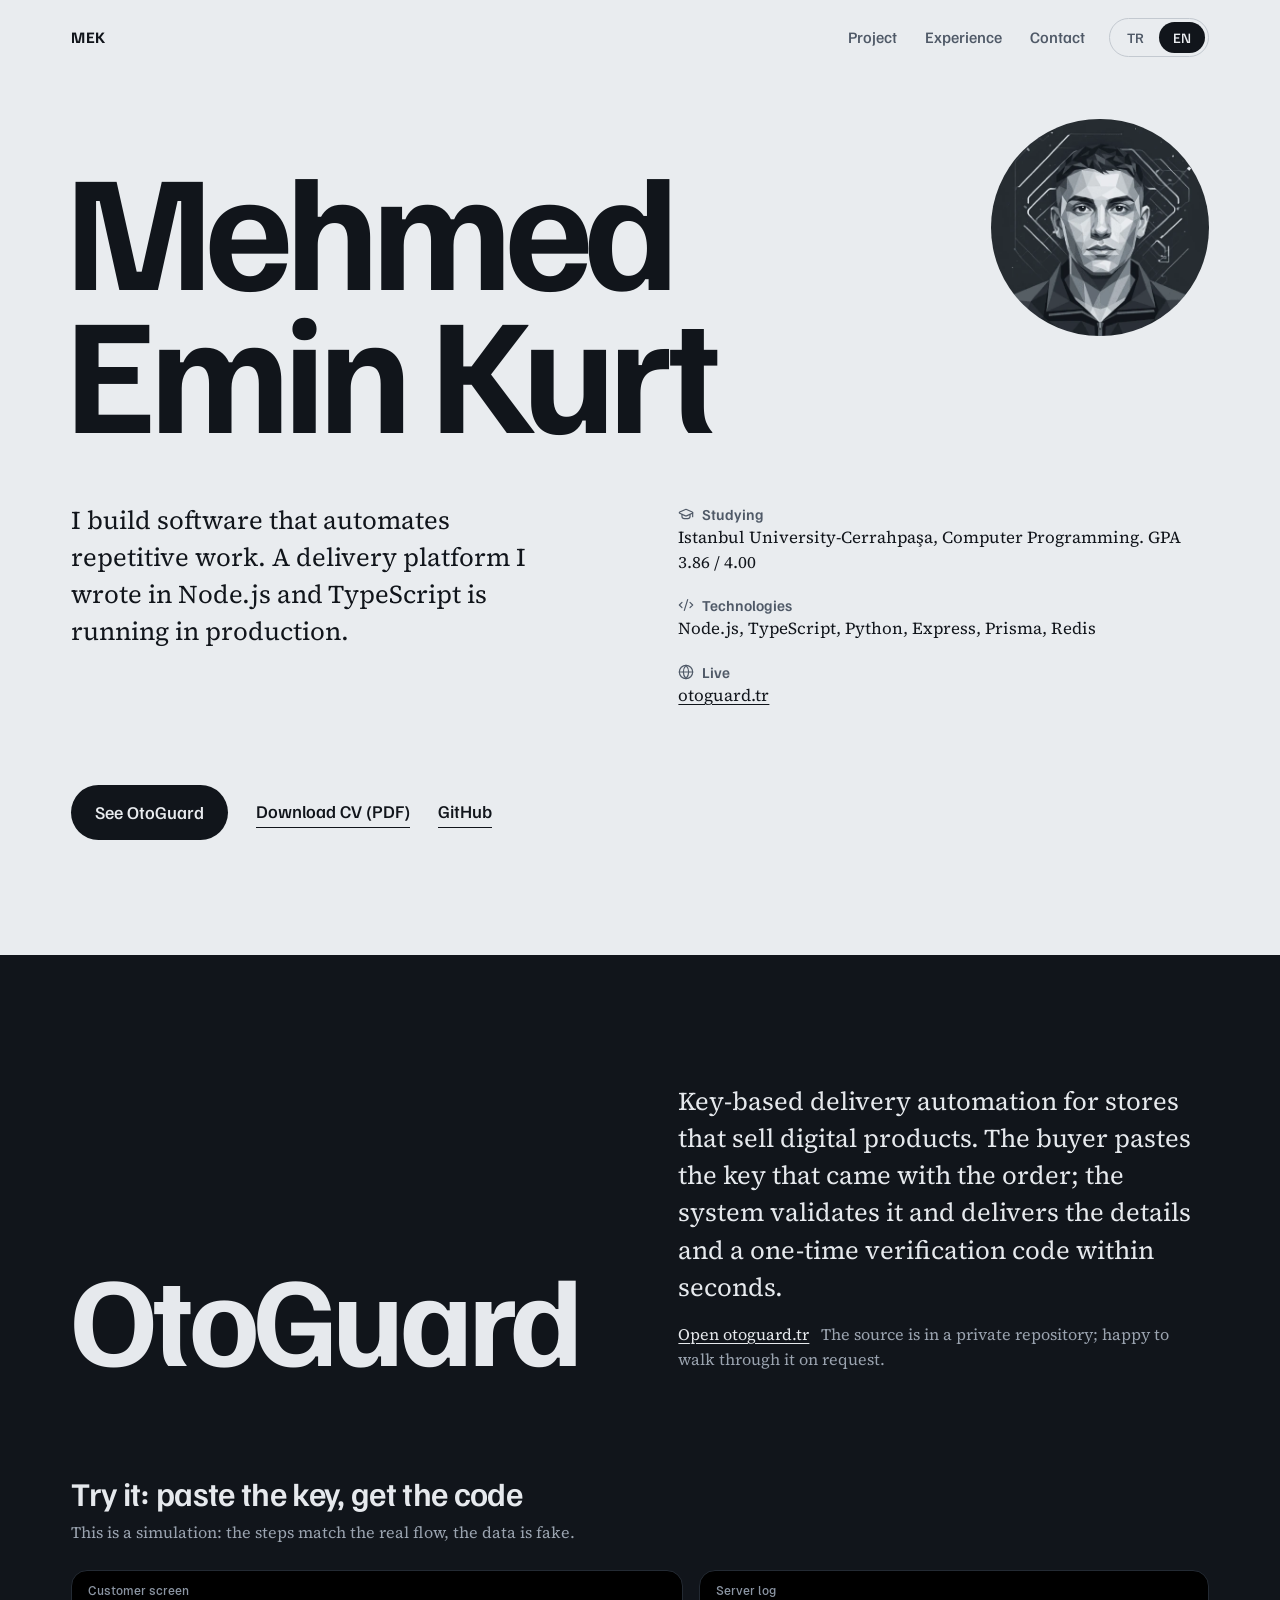
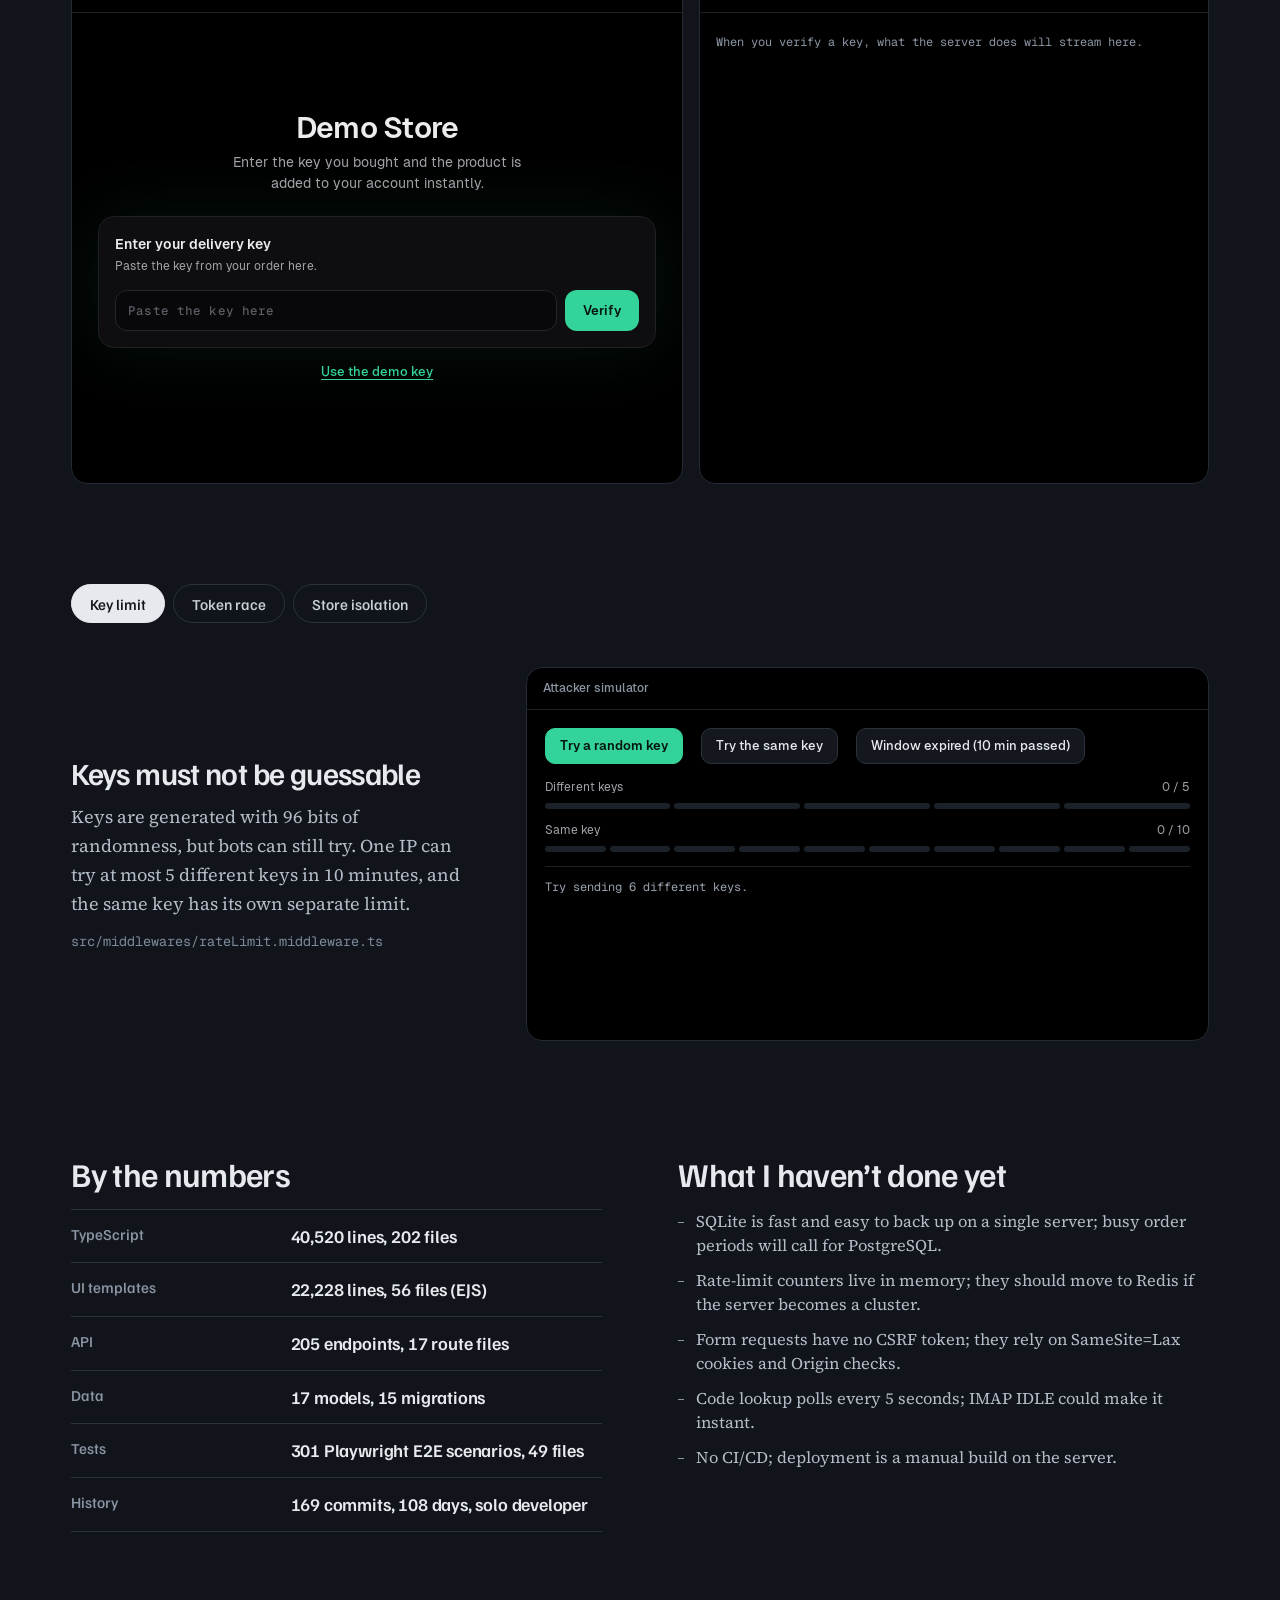
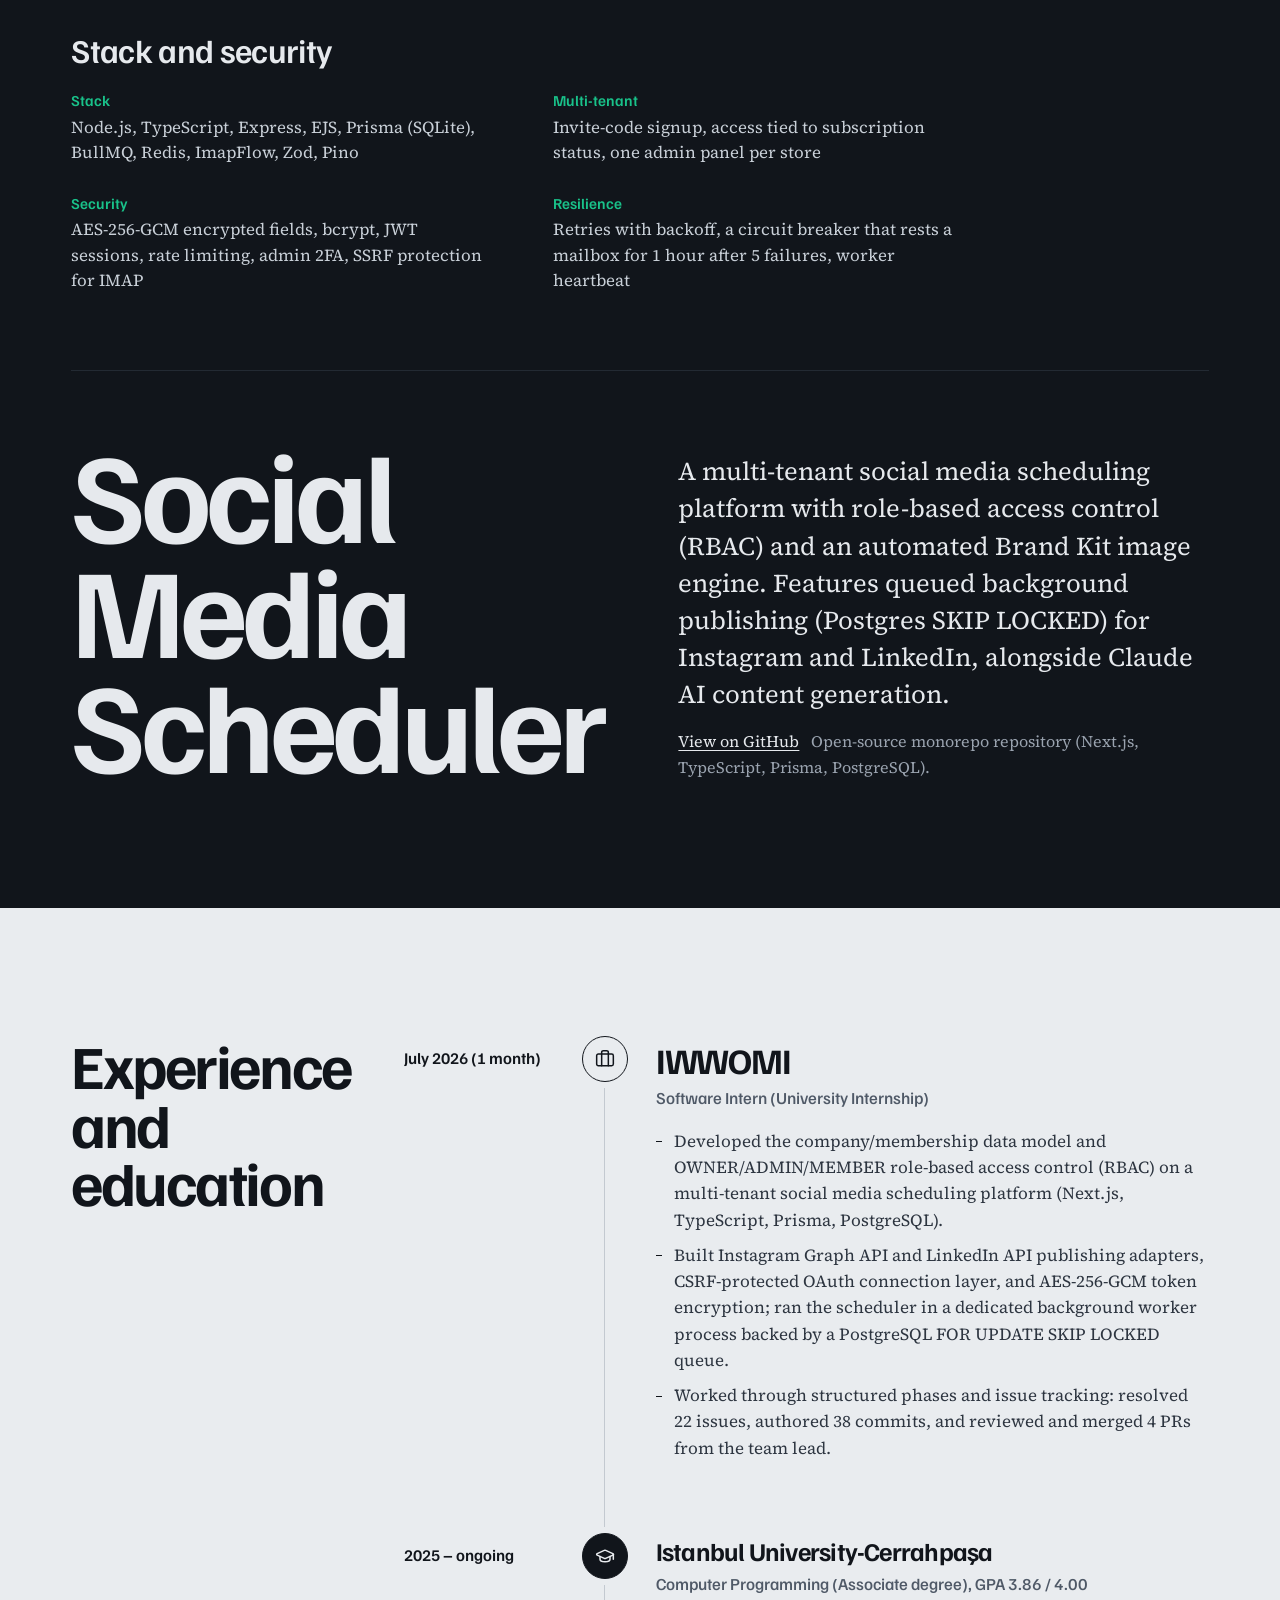
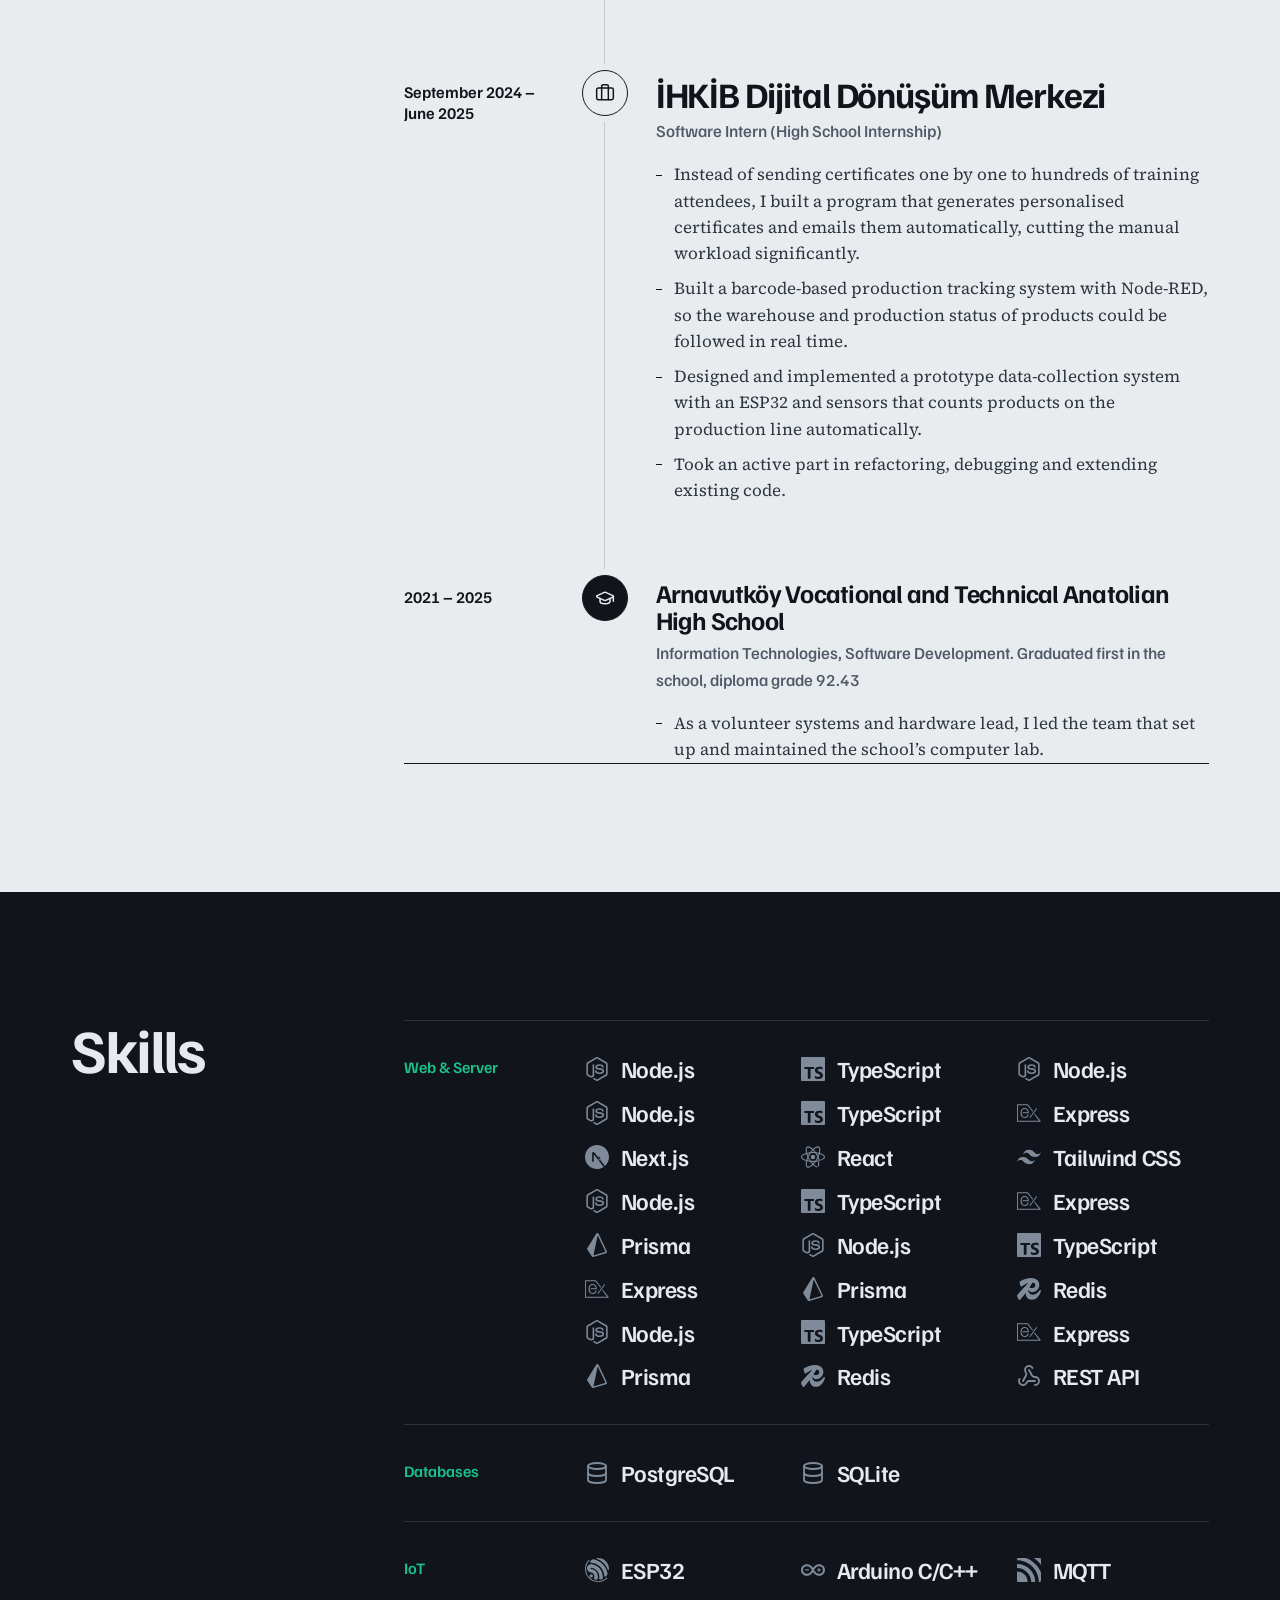
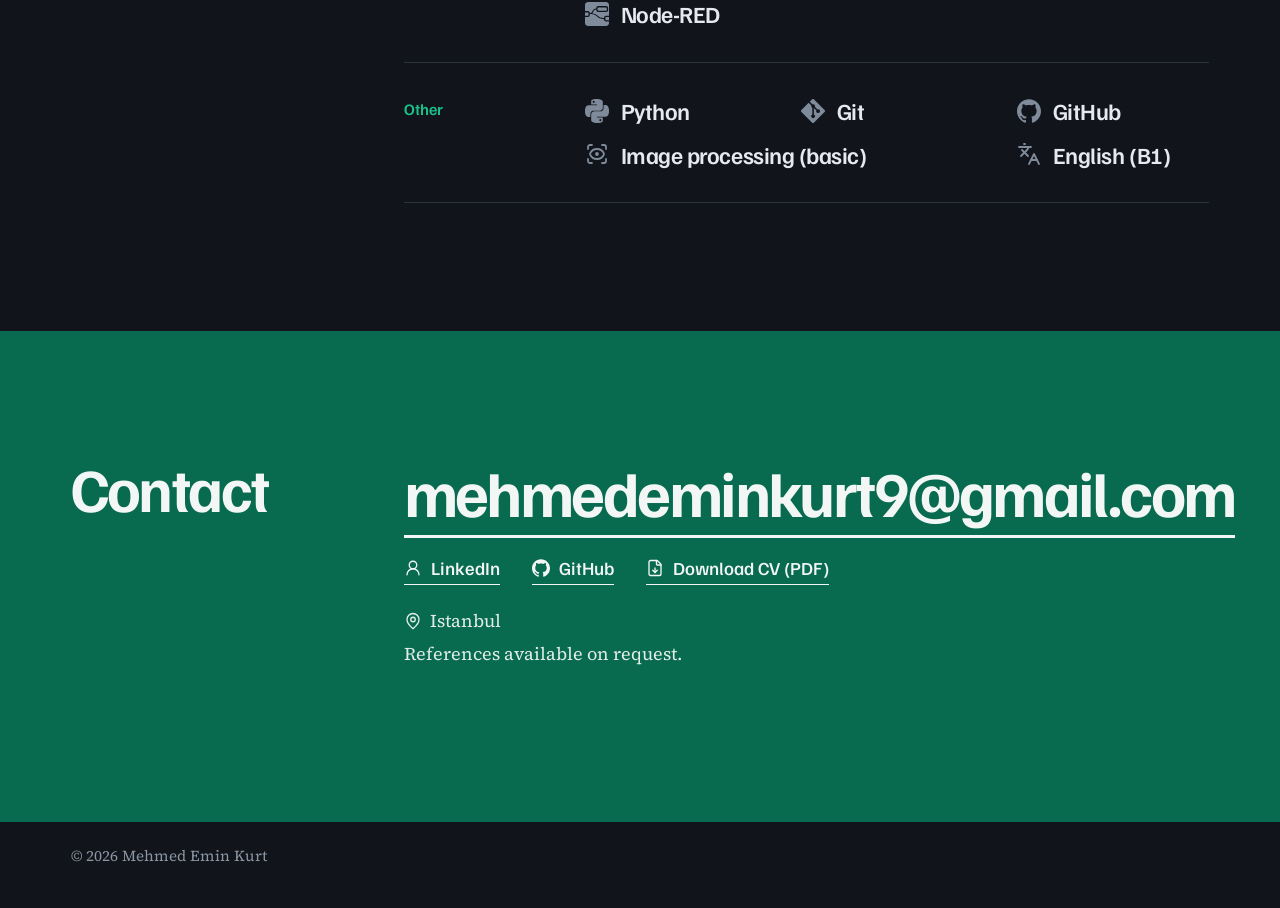
==== index.html @ 951eb812 "feat: rename Backend to Web & Sunucu/Server, add Next.js+React+Tailwind, remove empty DB item" ====
<!doctype html>
<html lang="tr">
<head>
<meta charset="utf-8">
<meta name="viewport" content="width=device-width, initial-scale=1">
<title>Mehmed Emin Kurt | Yazılım Geliştirici</title>
<meta name="description" content="Node.js ve TypeScript ile üretim ortamında çalışan otomasyon ve platform yazılımları geliştiriyorum.">
<meta name="author" content="Mehmed Emin Kurt">
<meta name="google-site-verification" content="Hq9BTtdU9_inUqrQPmL8y7gX9nxxVddWx8DEYEbTq4Q">
<meta name="robots" content="index, follow, max-image-preview:large">
<link rel="canonical" href="https://mehmedeminkurt.github.io/">
<meta property="og:site_name" content="Mehmed Emin Kurt">
<meta property="og:locale" content="tr_TR">
<meta property="og:locale:alternate" content="en_US">
<meta property="og:title" content="Mehmed Emin Kurt | Yazılım Geliştirici">
<meta property="og:description" content="Node.js ve TypeScript ile üretim ortamında çalışan otomasyon ve platform yazılımları geliştiriyorum.">
<meta property="og:type" content="website">
<meta property="og:url" content="https://mehmedeminkurt.github.io/">
<meta property="og:image" content="https://mehmedeminkurt.github.io/assets/og.png">
<meta property="og:image:width" content="1200">
<meta property="og:image:height" content="630">
<meta property="og:image:alt" content="Mehmed Emin Kurt, Bilgisayar Programcılığı öğrencisi">
<meta name="twitter:card" content="summary_large_image">
<meta name="twitter:title" content="Mehmed Emin Kurt | Yazılım Geliştirici">
<meta name="twitter:description" content="Node.js ve TypeScript ile üretim ortamında çalışan otomasyon ve platform yazılımları geliştiriyorum.">
<meta name="twitter:image" content="https://mehmedeminkurt.github.io/assets/og.png">
<meta name="theme-color" content="#e9ecef">
<script type="application/ld+json">{"@context": "https://schema.org", "@graph": [{"@type": "Person", "@id": "https://mehmedeminkurt.github.io/#kisi", "name": "Mehmed Emin Kurt", "url": "https://mehmedeminkurt.github.io/", "image": "https://mehmedeminkurt.github.io/assets/profil-ai.webp", "jobTitle": "Bilgisayar Programcılığı öğrencisi", "description": "Tekrar eden işleri otomatikleştiren yazılımlar geliştiriyor. Node.js ve TypeScript ile yazdığı OtoGuard teslimat platformu canlıda çalışıyor.", "address": {"@type": "PostalAddress", "addressLocality": "İstanbul", "addressCountry": "TR"}, "alumniOf": {"@type": "CollegeOrUniversity", "name": "İstanbul Üniversitesi-Cerrahpaşa"}, "knowsAbout": ["Node.js", "TypeScript", "Python", "Express", "Prisma", "Redis", "REST API", "ESP32", "MQTT", "Node-RED"], "sameAs": ["https://github.com/mehmedeminkurt", "https://www.linkedin.com/in/mehmedeminkurt/"]}, {"@type": "WebSite", "@id": "https://mehmedeminkurt.github.io/#site", "url": "https://mehmedeminkurt.github.io/", "name": "Mehmed Emin Kurt", "inLanguage": ["tr", "en"], "publisher": {"@id": "https://mehmedeminkurt.github.io/#kisi"}}]}</script>
<link rel="preload" href="fonts/familjen-grotesk-latin-700-normal.woff2" as="font" type="font/woff2" crossorigin>
<link rel="icon" href="favicon.svg" type="image/svg+xml">
<link rel="preload" href="fonts.css?v=9" as="style">
<link rel="preload" href="style.css?v=9" as="style">
<link rel="stylesheet" href="fonts.css?v=9">
<link rel="stylesheet" href="style.css?v=9">
</head>
<body>
<a class="skip" href="#icerik" data-i18n="skip">İçeriğe geç</a>

<header class="top">
  <a class="mark" href="#ust" aria-label="MEK – Mehmed Emin Kurt">MEK</a>
  <nav aria-label="Ana menü">
    <a href="#proje" data-i18n="nav_project">Proje</a>
    <a href="#deneyim" data-i18n="nav_exp">Deneyim</a>
    <a href="#iletisim" data-i18n="nav_contact">İletişim</a>
  </nav>
  <div class="lang" role="group" aria-label="Dil / Language">
    <span class="lang-pill" aria-hidden="true"></span>
    <button type="button" data-lang="tr" aria-pressed="true">TR</button>
    <button type="button" data-lang="en" aria-pressed="false">EN</button>
  </div>
</header>

<main id="icerik">
<section class="hero" id="ust">
  <img class="hero-avatar" src="assets/profil-ai.webp" width="240" height="240" alt="Mehmed Emin Kurt, illüstrasyon" fetchpriority="high">
  <h1 aria-label="Mehmed Emin Kurt">
    <span class="line" aria-hidden="true"><span>Mehmed</span></span>
    <span class="line" aria-hidden="true"><span>Emin Kurt</span></span>
  </h1>
  <div class="hero-body">
    <p class="lead" data-i18n="lead">Tekrar eden işleri otomatikleştiren yazılımlar geliştiriyorum. Node.js ve TypeScript ile yazdığım bir teslimat platformu canlıda çalışıyor.</p>
    <dl class="facts">
      <div><dt><svg class="ic" viewBox="0 0 24 24" fill="none" stroke="currentColor" stroke-width="1.8" stroke-linecap="round" stroke-linejoin="round" aria-hidden="true"><path d="M21.42 10.922a1 1 0 0 0-.019-1.838L12.83 5.18a2 2 0 0 0-1.66 0L2.6 9.08a1 1 0 0 0 0 1.832l8.57 3.908a2 2 0 0 0 1.66 0z" /> <path d="M22 10v6" /> <path d="M6 12.5V16a6 3 0 0 0 12 0v-3.5" /></svg><span data-i18n="f1_t">Okuyor</span></dt><dd data-i18n="f1_d">İstanbul Üniversitesi-Cerrahpaşa, Bilgisayar Programcılığı. AGNO 3.86 / 4.00</dd></div>
      <div><dt><svg class="ic" viewBox="0 0 24 24" fill="none" stroke="currentColor" stroke-width="1.8" stroke-linecap="round" stroke-linejoin="round" aria-hidden="true"><path d="m18 16 4-4-4-4" /> <path d="m6 8-4 4 4 4" /> <path d="m14.5 4-5 16" /></svg><span data-i18n="f2_t">Teknolojiler</span></dt><dd>Node.js, TypeScript, Python, Express, Prisma, Redis</dd></div>
      <div><dt><svg class="ic" viewBox="0 0 24 24" fill="none" stroke="currentColor" stroke-width="1.8" stroke-linecap="round" stroke-linejoin="round" aria-hidden="true"><circle cx="12" cy="12" r="10" /> <path d="M12 2a14.5 14.5 0 0 0 0 20 14.5 14.5 0 0 0 0-20" /> <path d="M2 12h20" /></svg><span data-i18n="f3_t">Yayında</span></dt><dd><a href="https://otoguard.tr" rel="noopener">otoguard.tr</a></dd></div>
    </dl>
    <p class="hero-links">
      <a class="btn" href="#proje" data-i18n="cta_project">OtoGuard'ı incele</a>
      <a class="tl" href="assets/Mehmed-Emin-Kurt-CV.pdf" download data-i18n="cta_cv">CV'yi indir (PDF)</a>
      <a class="tl" href="https://github.com/mehmedeminkurt" rel="noopener">GitHub</a>
    </p>
  </div>
</section>

<section class="project" id="proje">
  <div class="wrap">
    <div class="project-head">
      <h2>OtoGuard</h2>
      <div>
        <p class="lead" data-i18n="p_lead">Dijital ürün satan mağazalar için anahtar tabanlı teslimat otomasyonu. Alıcı siparişle gelen anahtarı yapıştırır; sistem anahtarı doğrular, teslimat bilgilerini ve tek kullanımlık doğrulama kodunu birkaç saniye içinde iletir.</p>
        <p class="note"><a href="https://otoguard.tr" rel="noopener" data-i18n="p_open">otoguard.tr'yi aç</a> <span data-i18n="p_private">Kaynak kod özel depoda; istenirse birlikte inceleyebiliriz.</span></p>
      </div>
    </div>

    <div class="lab" id="deneme">
      <div class="lab-head">
        <h3 data-i18n="d_h">Dene: anahtarı yapıştır, kod gelsin</h3>
        <p data-i18n="d_note">Bu bir simülasyon: adımlar gerçek akışın sırasıyla aynı, veriler sahte.</p>
      </div>
      <div class="demo" id="demo-delivery">
        <div class="win">
          <div class="win-bar"><span data-i18n="cust_label">Müşteri ekranı</span></div>
          <div class="cust-body" aria-live="polite"></div>
        </div>
        <div class="win">
          <div class="win-bar"><span data-i18n="trace_label">Sunucu günlüğü</span></div>
          <div class="trace-body" role="log" aria-label="Sunucu günlüğü"></div>
        </div>
      </div>
    </div>

    

    <div class="sims" id="sims">
      <div class="sim-tabs" role="tablist" aria-label="Simülasyonlar" data-i18n-alabel="sim_a">
        <button class="sim-tab" role="tab" type="button" aria-selected="true" data-sim="0" data-i18n="tb1">Anahtar sınırı</button>
        <button class="sim-tab" role="tab" type="button" aria-selected="false" data-sim="1" data-i18n="tb2">Token yarışı</button>
        <button class="sim-tab" role="tab" type="button" aria-selected="false" data-sim="2" data-i18n="tb3">Mağaza izolasyonu</button>
      </div>
      <div class="scene sim" data-sim="0">
      <div class="scene-text">
        <h4 data-i18n="sc1_t">Anahtarlar tahmin edilemesin</h4>
        <p data-i18n="sc1_p">Anahtarlar 96 bit rastgelelikte üretiliyor, ama botlar yine de deneyebilir. Tek bir IP 10 dakikada en fazla 5 farklı anahtar deneyebilir; aynı anahtarın da ayrı bir sınırı var.</p>
        <p class="file">src/middlewares/rateLimit.middleware.ts</p>
      </div>
      <div class="win widget" id="w-limit"><div class="win-bar"><span data-i18n="w1_label">Saldırgan simülatörü</span></div><div class="w-body"></div></div>
    </div>
      <div class="scene sim" data-sim="1" hidden>
      <div class="scene-text">
        <h4 data-i18n="sc2_t">İki iş aynı anda gelirse</h4>
        <p data-i18n="sc2_p">Microsoft her yenilemede refresh token'ı değiştirir. İki iş eski token'la aynı anda giderse ikincisi reddedilir ve hesabın bağlantısı bozulur. Worker, aynı hesap için süren yenilemeyi tek bir promise olarak paylaştırıyor.</p>
        <p class="file">src/worker.ts</p>
      </div>
      <div class="win widget" id="w-race"><div class="win-bar"><span data-i18n="w2_label">Token yenileme yarışı</span></div><div class="w-body"></div></div>
    </div>
      <div class="scene sim" data-sim="2" hidden>
      <div class="scene-text">
        <h4 data-i18n="sc3_t">Filtreyi unutmak mümkün olmasın</h4>
        <p data-i18n="sc3_p">Her sorguya store_id koşulunu elle yazmak yerine Prisma Client Extension bunu otomatik ekliyor. Bir mağaza diğerinin verisini göremiyor.</p>
        <p class="file">src/lib/prisma.ts</p>
      </div>
      <div class="win widget" id="w-tenant"><div class="win-bar"><span data-i18n="w3_label">Mağaza izolasyonu</span></div><div class="w-body"></div></div>
    </div>
    </div>

    

    

    

    <div class="facts2">
      <div class="ledger">
        <h3 data-i18n="n_h">Sayılarla</h3>
        <dl>
          <div><dt data-i18n="n1_k">TypeScript</dt><dd data-i18n="n1_v">40.520 satır, 202 dosya</dd></div>
          <div><dt data-i18n="n2_k">Arayüz şablonları</dt><dd data-i18n="n2_v">22.228 satır, 56 dosya (EJS)</dd></div>
          <div><dt data-i18n="n3_k">API</dt><dd data-i18n="n3_v">205 endpoint, 17 rota dosyası</dd></div>
          <div><dt data-i18n="n4_k">Veri</dt><dd data-i18n="n4_v">17 model, 15 migration</dd></div>
          <div><dt data-i18n="n5_k">Test</dt><dd data-i18n="n5_v">301 Playwright E2E senaryosu, 49 dosya</dd></div>
          <div><dt data-i18n="n6_k">Geçmiş</dt><dd data-i18n="n6_v">169 commit, 108 gün, tek geliştirici</dd></div>
        </dl>
      </div>
      <div class="limits">
        <h3 data-i18n="l_h">Henüz yapmadıklarım</h3>
        <ul>
          <li data-i18n="l1">SQLite tek sunucuda hızlı ve yedeklemesi kolay; yoğun sipariş anlarında PostgreSQL'e geçmek gerekecek.</li>
          <li data-i18n="l2">Rate limit sayaçları bellekte; sunucu kümesi kurulursa Redis'e taşınmalı.</li>
          <li data-i18n="l3">Form isteklerinde CSRF token yok; SameSite=Lax çerezine ve Origin kontrolüne dayanıyor.</li>
          <li data-i18n="l4">Kod arama 5 saniyede bir polling; IMAP IDLE ile anlık hale getirilebilir.</li>
          <li data-i18n="l5">CI/CD yok; dağıtım sunucuda elle derlenerek yapılıyor.</li>
        </ul>
      </div>
    </div>

    <div class="tech"><h3 data-i18n="sp_h">Yığın ve güvenlik</h3><dl class="spec">
        <div><dt data-i18n="sp1_t">Yığın</dt><dd>Node.js, TypeScript, Express, EJS, Prisma (SQLite), BullMQ, Redis, ImapFlow, Zod, Pino</dd></div>
        <div><dt data-i18n="sp2_t">Çok mağazalı yapı</dt><dd data-i18n="sp2_d">Davet kodlu kayıt, abonelik durumuna bağlı erişim, mağaza başına yönetim paneli</dd></div>
        <div><dt data-i18n="sp3_t">Güvenlik</dt><dd data-i18n="sp3_d">AES-256-GCM ile şifreli alanlar, bcrypt, JWT oturumları, rate limiting, yönetici 2FA, IMAP için SSRF koruması</dd></div>
        <div><dt data-i18n="sp4_t">Dayanıklılık</dt><dd data-i18n="sp4_d">Tekrar deneme ve geri çekilme, 5 hatada posta kutusunu 1 saat dinlendiren devre kesici, worker kalp atışı</dd></div>
      </dl></div>

    <div class="project-head" style="margin-top:clamp(48px,6vw,84px);padding-top:clamp(40px,5vw,64px);border-top:1px solid #232a33">
      <h2>Social Media<br>Scheduler</h2>
      <div>
        <p class="lead" data-i18n="p2_lead">Çok kiracılı (multi-tenant), rol tabanlı erişim kontrollü ve otomatik Brand Kit motoruna sahip sosyal medya zamanlama platformu. Instagram ve LinkedIn için kuyruk tabanlı (Postgres SKIP LOCKED) arka plan yayını ve Claude ile yapay zekâ içerik desteği sunar.</p>
        <p class="note"><a href="https://github.com/mehmedeminkurt/social-media-scheduler" rel="noopener" target="_blank" data-i18n="p2_open">GitHub'da incele</a> <span data-i18n="p2_public">Açık kaynak kodlu monorepo deposu (Next.js, TypeScript, Prisma, PostgreSQL).</span></p>
      </div>
    </div>
  </div>
</section>

<section class="block" id="deneyim">
  <div class="wrap side">
    <h2 data-i18n="h_exp">Deneyim ve eğitim</h2>
    <ol class="tl">
      <li class="tl-item work">
        <p class="tl-date" data-i18n="e1_w">Temmuz 2026 (1 ay)</p>
        <span class="node"><svg class="nic" viewBox="0 0 24 24" fill="none" stroke="currentColor" stroke-width="1.8" stroke-linecap="round" stroke-linejoin="round" aria-hidden="true"><path d="M16 20V4a2 2 0 0 0-2-2h-4a2 2 0 0 0-2 2v16" /> <rect width="20" height="14" x="2" y="6" rx="2" /></svg></span>
        <div class="tl-body">
          <h3><a href="https://iwwomi.com/tr/" rel="noopener">IWWOMI</a></h3>
          <p class="role" data-i18n="e1_r">Yazılım Stajyeri (Üniversite Stajı)</p>
          <ul><li data-i18n="e1_g">Çok kiracılı bir sosyal medya zamanlama platformunda (Next.js, TypeScript, Prisma, PostgreSQL) şirket/üyelik veri modelini ve OWNER/ADMIN/MEMBER rol tabanlı erişim kontrolünü geliştirdim.</li><li data-i18n="e1_2">Instagram Graph API ve LinkedIn API yayın adaptörlerini, CSRF korumalı OAuth bağlantı katmanını ve AES-256-GCM token şifrelemesini yazdım; zamanlayıcıyı PostgreSQL FOR UPDATE SKIP LOCKED kuyruğuyla ayrı bir worker sürecinde çalıştırdım.</li><li data-i18n="e1_3">Faz planı ve issue takibiyle çalıştım: 22 issue kapattım, 38 commit attım; ekip liderinin 4 PR'ını review edip merge ettim.</li></ul>
        </div>
      </li>
      <li class="tl-item edu">
        <p class="tl-date" data-i18n="d1_w">2025 – devam ediyor</p>
        <span class="node"><svg class="nic" viewBox="0 0 24 24" fill="none" stroke="currentColor" stroke-width="1.8" stroke-linecap="round" stroke-linejoin="round" aria-hidden="true"><path d="M21.42 10.922a1 1 0 0 0-.019-1.838L12.83 5.18a2 2 0 0 0-1.66 0L2.6 9.08a1 1 0 0 0 0 1.832l8.57 3.908a2 2 0 0 0 1.66 0z" /> <path d="M22 10v6" /> <path d="M6 12.5V16a6 3 0 0 0 12 0v-3.5" /></svg></span>
        <div class="tl-body">
          <h3><span data-i18n="d1_t">İstanbul Üniversitesi-Cerrahpaşa</span></h3>
          <p class="role" data-i18n="d1_r">Bilgisayar Programcılığı (Ön Lisans), genel not ortalaması 3.86 / 4.00</p>
          
        </div>
      </li>
      <li class="tl-item work">
        <p class="tl-date" data-i18n="e2_w">Eylül 2024 – Haziran 2025</p>
        <span class="node"><svg class="nic" viewBox="0 0 24 24" fill="none" stroke="currentColor" stroke-width="1.8" stroke-linecap="round" stroke-linejoin="round" aria-hidden="true"><path d="M16 20V4a2 2 0 0 0-2-2h-4a2 2 0 0 0-2 2v16" /> <rect width="20" height="14" x="2" y="6" rx="2" /></svg></span>
        <div class="tl-body">
          <!-- NOT: https://www.ddmturkiye.org/ adresi 401 Basic Auth dönebilir; tarayıcıda kontrol edilecek -->
          <h3><a href="https://www.ddmturkiye.org/" rel="noopener">İHKİB Dijital Dönüşüm Merkezi</a></h3>
          <p class="role" data-i18n="e2_r">Yazılım Stajyeri (Lise Stajı)</p>
          <ul><li data-i18n="e2_1">Eğitimlere katılan yüzlerce kişiye tek tek sertifika göndermek yerine, isimlere özel sertifika oluşturan ve otomatik e-posta gönderen bir program geliştirdim; manuel iş yükü önemli ölçüde azaldı.</li><li data-i18n="e2_2">Node-RED ile barkod tabanlı bir üretim takip sistemi geliştirdim; ürünlerin depo ve üretim durumu gerçek zamanlı izlenebildi.</li><li data-i18n="e2_3">ESP32 ve sensör entegrasyonuyla, üretim hattındaki ürün sayısını otomatik izleyen bir prototip veri toplama sistemi tasarladım ve uyguladım.</li><li data-i18n="e2_4">Mevcut kodları düzenleme, hata ayıklama ve ihtiyaçlara göre geliştirme süreçlerinde aktif görev aldım.</li></ul>
        </div>
      </li>
      <li class="tl-item edu">
        <p class="tl-date">2021 – 2025</p>
        <span class="node"><svg class="nic" viewBox="0 0 24 24" fill="none" stroke="currentColor" stroke-width="1.8" stroke-linecap="round" stroke-linejoin="round" aria-hidden="true"><path d="M21.42 10.922a1 1 0 0 0-.019-1.838L12.83 5.18a2 2 0 0 0-1.66 0L2.6 9.08a1 1 0 0 0 0 1.832l8.57 3.908a2 2 0 0 0 1.66 0z" /> <path d="M22 10v6" /> <path d="M6 12.5V16a6 3 0 0 0 12 0v-3.5" /></svg></span>
        <div class="tl-body">
          <h3><span data-i18n="d2_t">Arnavutköy Mesleki ve Teknik Anadolu Lisesi</span></h3>
          <p class="role" data-i18n="d2_r">Bilişim Teknolojileri, Yazılım Geliştirme. Okul birincisi, diploma notu 92,43</p>
          <ul><li data-i18n="d2_e">Gönüllü sistem ve donanım sorumlusu olarak okul bilgisayar laboratuvarının kurulum ve bakım süreçlerinde ekibe liderlik ettim.</li></ul>
        </div>
      </li>
    </ol>
  </div>
</section>

<section class="block dark" id="beceriler">
  <div class="wrap side">
    <h2 data-i18n="h_skills">Beceriler</h2>
    <dl class="skills">
      <div><dt data-i18n="k1_t">Web &amp; Sunucu</dt><dd><ul><li><svg class="ic" viewBox="0 0 24 24" aria-hidden="true"><path fill="currentColor" d="M11.998,24c-0.321,0-0.641-0.084-0.922-0.247l-2.936-1.737c-0.438-0.245-0.224-0.332-0.08-0.383 c0.585-0.203,0.703-0.25,1.328-0.604c0.065-0.037,0.151-0.023,0.218,0.017l2.256,1.339c0.082,0.045,0.197,0.045,0.272,0l8.795-5.076 c0.082-0.047,0.134-0.141,0.134-0.238V6.921c0-0.099-0.053-0.192-0.137-0.242l-8.791-5.072c-0.081-0.047-0.189-0.047-0.271,0 L3.075,6.68C2.99,6.729,2.936,6.825,2.936,6.921v10.15c0,0.097,0.054,0.189,0.139,0.235l2.409,1.392 c1.307,0.654,2.108-0.116,2.108-0.89V7.787c0-0.142,0.114-0.253,0.256-0.253h1.115c0.139,0,0.255,0.112,0.255,0.253v10.021 c0,1.745-0.95,2.745-2.604,2.745c-0.508,0-0.909,0-2.026-0.551L2.28,18.675c-0.57-0.329-0.922-0.945-0.922-1.604V6.921 c0-0.659,0.353-1.275,0.922-1.603l8.795-5.082c0.557-0.315,1.296-0.315,1.848,0l8.794,5.082c0.57,0.329,0.924,0.944,0.924,1.603 v10.15c0,0.659-0.354,1.273-0.924,1.604l-8.794,5.078C12.643,23.916,12.324,24,11.998,24z M19.099,13.993 c0-1.9-1.284-2.406-3.987-2.763c-2.731-0.361-3.009-0.548-3.009-1.187c0-0.528,0.235-1.233,2.258-1.233 c1.807,0,2.473,0.389,2.747,1.607c0.024,0.115,0.129,0.199,0.247,0.199h1.141c0.071,0,0.138-0.031,0.186-0.081 c0.048-0.054,0.074-0.123,0.067-0.196c-0.177-2.098-1.571-3.076-4.388-3.076c-2.508,0-4.004,1.058-4.004,2.833 c0,1.925,1.488,2.457,3.895,2.695c2.88,0.282,3.103,0.703,3.103,1.269c0,0.983-0.789,1.402-2.642,1.402 c-2.327,0-2.839-0.584-3.011-1.742c-0.02-0.124-0.126-0.215-0.253-0.215h-1.137c-0.141,0-0.254,0.112-0.254,0.253 c0,1.482,0.806,3.248,4.655,3.248C17.501,17.007,19.099,15.91,19.099,13.993z"/></svg><span>Node.js</span></li><li><svg class="ic" viewBox="0 0 24 24" aria-hidden="true"><path fill="currentColor" d="M1.125 0C.502 0 0 .502 0 1.125v21.75C0 23.498.502 24 1.125 24h21.75c.623 0 1.125-.502 1.125-1.125V1.125C24 .502 23.498 0 22.875 0zm17.363 9.75c.612 0 1.154.037 1.627.111a6.38 6.38 0 0 1 1.306.34v2.458a3.95 3.95 0 0 0-.643-.361 5.093 5.093 0 0 0-.717-.26 5.453 5.453 0 0 0-1.426-.2c-.3 0-.573.028-.819.086a2.1 2.1 0 0 0-.623.242c-.17.104-.3.229-.393.374a.888.888 0 0 0-.14.49c0 .196.053.373.156.529.104.156.252.304.443.444s.423.276.696.41c.273.135.582.274.926.416.47.197.892.407 1.266.628.374.222.695.473.963.753.268.279.472.598.614.957.142.359.214.776.214 1.253 0 .657-.125 1.21-.373 1.656a3.033 3.033 0 0 1-1.012 1.085 4.38 4.38 0 0 1-1.487.596c-.566.12-1.163.18-1.79.18a9.916 9.916 0 0 1-1.84-.164 5.544 5.544 0 0 1-1.512-.493v-2.63a5.033 5.033 0 0 0 3.237 1.2c.333 0 .624-.03.872-.09.249-.06.456-.144.623-.25.166-.108.29-.234.373-.38a1.023 1.023 0 0 0-.074-1.089 2.12 2.12 0 0 0-.537-.5 5.597 5.597 0 0 0-.807-.444 27.72 27.72 0 0 0-1.007-.436c-.918-.383-1.602-.852-2.053-1.405-.45-.553-.676-1.222-.676-2.005 0-.614.123-1.141.369-1.582.246-.441.58-.804 1.004-1.089a4.494 4.494 0 0 1 1.47-.629 7.536 7.536 0 0 1 1.77-.201zm-15.113.188h9.563v2.166H9.506v9.646H6.789v-9.646H3.375z"/></svg><span>TypeScript</span></li><li><svg class="ic" viewBox="0 0 24 24" aria-hidden="true"><path fill="currentColor" d="M11.998,24c-0.321,0-0.641-0.084-0.922-0.247l-2.936-1.737c-0.438-0.245-0.224-0.332-0.08-0.383 c0.585-0.203,0.703-0.25,1.328-0.604c0.065-0.037,0.151-0.023,0.218,0.017l2.256,1.339c0.082,0.045,0.197,0.045,0.272,0l8.795-5.076 c0.082-0.047,0.134-0.141,0.134-0.238V6.921c0-0.099-0.053-0.192-0.137-0.242l-8.791-5.072c-0.081-0.047-0.189-0.047-0.271,0 L3.075,6.68C2.99,6.729,2.936,6.825,2.936,6.921v10.15c0,0.097,0.054,0.189,0.139,0.235l2.409,1.392 c1.307,0.654,2.108-0.116,2.108-0.89V7.787c0-0.142,0.114-0.253,0.256-0.253h1.115c0.139,0,0.255,0.112,0.255,0.253v10.021 c0,1.745-0.95,2.745-2.604,2.745c-0.508,0-0.909,0-2.026-0.551L2.28,18.675c-0.57-0.329-0.922-0.945-0.922-1.604V6.921 c0-0.659,0.353-1.275,0.922-1.603l8.795-5.082c0.557-0.315,1.296-0.315,1.848,0l8.794,5.082c0.57,0.329,0.924,0.944,0.924,1.603 v10.15c0,0.659-0.354,1.273-0.924,1.604l-8.794,5.078C12.643,23.916,12.324,24,11.998,24z M19.099,13.993 c0-1.9-1.284-2.406-3.987-2.763c-2.731-0.361-3.009-0.548-3.009-1.187c0-0.528,0.235-1.233,2.258-1.233 c1.807,0,2.473,0.389,2.747,1.607c0.024,0.115,0.129,0.199,0.247,0.199h1.141c0.071,0,0.138-0.031,0.186-0.081 c0.048-0.054,0.074-0.123,0.067-0.196c-0.177-2.098-1.571-3.076-4.388-3.076c-2.508,0-4.004,1.058-4.004,2.833 c0,1.925,1.488,2.457,3.895,2.695c2.88,0.282,3.103,0.703,3.103,1.269c0,0.983-0.789,1.402-2.642,1.402 c-2.327,0-2.839-0.584-3.011-1.742c-0.02-0.124-0.126-0.215-0.253-0.215h-1.137c-0.141,0-0.254,0.112-0.254,0.253 c0,1.482,0.806,3.248,4.655,3.248C17.501,17.007,19.099,15.91,19.099,13.993z"/></svg><span>Node.js</span></li><li><svg class="ic" viewBox="0 0 24 24" aria-hidden="true"><path fill="currentColor" d="M11.998,24c-0.321,0-0.641-0.084-0.922-0.247l-2.936-1.737c-0.438-0.245-0.224-0.332-0.08-0.383 c0.585-0.203,0.703-0.25,1.328-0.604c0.065-0.037,0.151-0.023,0.218,0.017l2.256,1.339c0.082,0.045,0.197,0.045,0.272,0l8.795-5.076 c0.082-0.047,0.134-0.141,0.134-0.238V6.921c0-0.099-0.053-0.192-0.137-0.242l-8.791-5.072c-0.081-0.047-0.189-0.047-0.271,0 L3.075,6.68C2.99,6.729,2.936,6.825,2.936,6.921v10.15c0,0.097,0.054,0.189,0.139,0.235l2.409,1.392 c1.307,0.654,2.108-0.116,2.108-0.89V7.787c0-0.142,0.114-0.253,0.256-0.253h1.115c0.139,0,0.255,0.112,0.255,0.253v10.021 c0,1.745-0.95,2.745-2.604,2.745c-0.508,0-0.909,0-2.026-0.551L2.28,18.675c-0.57-0.329-0.922-0.945-0.922-1.604V6.921 c0-0.659,0.353-1.275,0.922-1.603l8.795-5.082c0.557-0.315,1.296-0.315,1.848,0l8.794,5.082c0.57,0.329,0.924,0.944,0.924,1.603 v10.15c0,0.659-0.354,1.273-0.924,1.604l-8.794,5.078C12.643,23.916,12.324,24,11.998,24z M19.099,13.993 c0-1.9-1.284-2.406-3.987-2.763c-2.731-0.361-3.009-0.548-3.009-1.187c0-0.528,0.235-1.233,2.258-1.233 c1.807,0,2.473,0.389,2.747,1.607c0.024,0.115,0.129,0.199,0.247,0.199h1.141c0.071,0,0.138-0.031,0.186-0.081 c0.048-0.054,0.074-0.123,0.067-0.196c-0.177-2.098-1.571-3.076-4.388-3.076c-2.508,0-4.004,1.058-4.004,2.833 c0,1.925,1.488,2.457,3.895,2.695c2.88,0.282,3.103,0.703,3.103,1.269c0,0.983-0.789,1.402-2.642,1.402 c-2.327,0-2.839-0.584-3.011-1.742c-0.02-0.124-0.126-0.215-0.253-0.215h-1.137c-0.141,0-0.254,0.112-0.254,0.253 c0,1.482,0.806,3.248,4.655,3.248C17.501,17.007,19.099,15.91,19.099,13.993z"/></svg><span>Node.js</span></li><li><svg class="ic" viewBox="0 0 24 24" aria-hidden="true"><path fill="currentColor" d="M1.125 0C.502 0 0 .502 0 1.125v21.75C0 23.498.502 24 1.125 24h21.75c.623 0 1.125-.502 1.125-1.125V1.125C24 .502 23.498 0 22.875 0zm17.363 9.75c.612 0 1.154.037 1.627.111a6.38 6.38 0 0 1 1.306.34v2.458a3.95 3.95 0 0 0-.643-.361 5.093 5.093 0 0 0-.717-.26 5.453 5.453 0 0 0-1.426-.2c-.3 0-.573.028-.819.086a2.1 2.1 0 0 0-.623.242c-.17.104-.3.229-.393.374a.888.888 0 0 0-.14.49c0 .196.053.373.156.529.104.156.252.304.443.444s.423.276.696.41c.273.135.582.274.926.416.47.197.892.407 1.266.628.374.222.695.473.963.753.268.279.472.598.614.957.142.359.214.776.214 1.253 0 .657-.125 1.21-.373 1.656a3.033 3.033 0 0 1-1.012 1.085 4.38 4.38 0 0 1-1.487.596c-.566.12-1.163.18-1.79.18a9.916 9.916 0 0 1-1.84-.164 5.544 5.544 0 0 1-1.512-.493v-2.63a5.033 5.033 0 0 0 3.237 1.2c.333 0 .624-.03.872-.09.249-.06.456-.144.623-.25.166-.108.29-.234.373-.38a1.023 1.023 0 0 0-.074-1.089 2.12 2.12 0 0 0-.537-.5 5.597 5.597 0 0 0-.807-.444 27.72 27.72 0 0 0-1.007-.436c-.918-.383-1.602-.852-2.053-1.405-.45-.553-.676-1.222-.676-2.005 0-.614.123-1.141.369-1.582.246-.441.58-.804 1.004-1.089a4.494 4.494 0 0 1 1.47-.629 7.536 7.536 0 0 1 1.77-.201zm-15.113.188h9.563v2.166H9.506v9.646H6.789v-9.646H3.375z"/></svg><span>TypeScript</span></li><li><svg class="ic" viewBox="0 0 24 24" aria-hidden="true"><path fill="currentColor" d="M12.262 16.666h1.146l6.975-9.325H19.22zm9.778 1.441v.004l-4.334-5.706-.557.74 4.873 6.682H.945V4.173h9.505l5.026 6.7.574-.772-4.374-5.928h.003l-.719-.945H0v17.544h24zM10.917 8.705a3.8 3.8 0 0 0-1.292-1.183q-.796-.45-1.916-.45c-.746 0-1.37.14-1.906.424a3.76 3.76 0 0 0-1.31 1.12 4.9 4.9 0 0 0-.75 1.581 7.17 7.17 0 0 0 0 3.696c.148.567.402 1.101.75 1.573a3.5 3.5 0 0 0 1.31 1.066q.803.39 1.906.389 1.77 0 2.739-.868.966-.867 1.328-2.457h-1.139q-.271 1.084-.977 1.734-.704.651-1.952.65-.812 0-1.392-.342a3.1 3.1 0 0 1-.957-.869 3.5 3.5 0 0 1-.551-1.182 5 5 0 0 1-.17-1.133 9 9 0 0 0-.015-.286 4.5 4.5 0 0 1 .015-.829c.047-.418.147-.83.296-1.223A3.7 3.7 0 0 1 5.54 9.05a2.9 2.9 0 0 1 .922-.742q.541-.28 1.246-.28c.47 0 .869.093 1.23.28q.541.281.922.742.379.461.587 1.057t.225 1.246H5.625l.004.957h6.182a7.3 7.3 0 0 0-.18-1.924 4.9 4.9 0 0 0-.715-1.68z"/></svg><span>Express</span></li><li><svg class="ic" viewBox="0 0 24 24" aria-hidden="true"><path fill="currentColor" d="M18.665 21.978C16.758 23.255 14.465 24 12 24 5.377 24 0 18.623 0 12S5.377 0 12 0s12 5.377 12 12c0 3.583-1.574 6.801-4.067 9.001L9.219 7.2H7.2v9.596h1.615V9.251l9.85 12.727zm-3.332-8.818l-1.595-2.054v5.015l1.595-2.054v.093z"/></svg><span>Next.js</span></li><li><svg class="ic" viewBox="0 0 24 24" aria-hidden="true"><path fill="currentColor" d="M14.23 12.004a2.236 2.236 0 0 1-2.235 2.236 2.236 2.236 0 0 1-2.236-2.236 2.236 2.236 0 0 1 2.235-2.236 2.236 2.236 0 0 1 2.236 2.236zm2.648-10.69c-1.346 0-3.107.96-4.888 2.622-1.78-1.653-3.542-2.602-4.887-2.602-.41 0-.783.093-1.106.278-1.375.793-1.683 3.264-.973 6.365C1.98 8.917 0 10.42 0 12.004c0 1.59 1.99 3.097 5.043 4.03-.704 3.113-.39 5.588.988 6.38.32.187.69.275 1.102.275 1.345 0 3.107-.96 4.888-2.624 1.78 1.654 3.542 2.603 4.887 2.603-.41 0-.783-.09-1.106-.275 1.374-.792 1.683-3.263.973-6.365C22.02 15.096 24 13.59 24 12.004c0-1.59-1.99-3.097-5.043-4.032.704-3.11.39-5.587-.988-6.38-.318-.184-.688-.277-1.092-.278zm-.005 1.09c.225 0 .406.044.558.127.666.382.955 1.835.73 3.704-.054.46-.142.945-.25 1.44-.96-.236-2.006-.417-3.107-.534-.66-.905-1.345-1.727-2.035-2.447 1.592-1.48 3.087-2.292 4.105-2.292zm-9.77.02c1.012 0 2.514.808 4.11 2.28-.686.72-1.37 1.537-2.02 2.442-1.107.117-2.154.298-3.113.538-.112-.49-.195-.964-.254-1.42-.23-1.868.054-3.32.714-3.707.19-.09.4-.127.563-.132zm4.882 3.05c.455.468.91.992 1.36 1.564-.44-.02-.89-.034-1.345-.034-.46 0-.915.01-1.36.034.44-.572.895-1.096 1.345-1.565zM12 8.1c.74 0 1.477.034 2.202.093.406.582.802 1.203 1.183 1.86.372.64.71 1.29 1.018 1.946-.308.655-.646 1.31-1.013 1.95-.38.66-.773 1.288-1.18 1.87-.728.063-1.466.098-2.21.098-.74 0-1.477-.035-2.202-.093-.406-.582-.802-1.204-1.183-1.86-.372-.64-.71-1.29-1.018-1.946.303-.657.646-1.313 1.013-1.954.38-.66.773-1.286 1.18-1.868.728-.064 1.466-.098 2.21-.098zm-3.635.254c-.24.377-.48.763-.704 1.16-.225.39-.435.782-.635 1.174-.265-.656-.49-1.31-.676-1.947.64-.15 1.315-.283 2.015-.386zm7.26 0c.695.103 1.365.23 2.006.387-.18.632-.405 1.282-.66 1.933-.2-.39-.41-.783-.64-1.174-.225-.392-.465-.774-.705-1.146zm3.063.675c.484.15.944.317 1.375.498 1.732.74 2.852 1.708 2.852 2.476-.005.768-1.125 1.74-2.857 2.475-.42.18-.88.342-1.355.493-.28-.958-.646-1.956-1.1-2.98.45-1.017.81-2.01 1.085-2.964zm-13.395.004c.278.96.645 1.957 1.1 2.98-.45 1.017-.812 2.01-1.086 2.964-.484-.15-.944-.318-1.37-.5-1.732-.737-2.852-1.706-2.852-2.474 0-.768 1.12-1.742 2.852-2.476.42-.18.88-.342 1.356-.494zm11.678 4.28c.265.657.49 1.312.676 1.948-.64.157-1.316.29-2.016.39.24-.375.48-.762.705-1.158.225-.39.435-.788.636-1.18zm-9.945.02c.2.392.41.783.64 1.175.23.39.465.772.705 1.143-.695-.102-1.365-.23-2.006-.386.18-.63.406-1.282.66-1.933zM17.92 16.32c.112.493.2.968.254 1.423.23 1.868-.054 3.32-.714 3.708-.147.09-.338.128-.563.128-1.012 0-2.514-.807-4.11-2.28.686-.72 1.37-1.536 2.02-2.44 1.107-.118 2.154-.3 3.113-.54zm-11.83.01c.96.234 2.006.415 3.107.532.66.905 1.345 1.727 2.035 2.446-1.595 1.483-3.092 2.295-4.11 2.295-.22-.005-.406-.05-.553-.132-.666-.38-.955-1.834-.73-3.703.054-.46.142-.944.25-1.438zm4.56.64c.44.02.89.034 1.345.034.46 0 .915-.01 1.36-.034-.44.572-.895 1.095-1.345 1.565-.455-.47-.91-.993-1.36-1.565z"/></svg><span>React</span></li><li><svg class="ic" viewBox="0 0 24 24" aria-hidden="true"><path fill="currentColor" d="M12.001 4.8c-3.2 0-5.2 1.6-6 4.8 1.2-1.6 2.6-2.2 4.2-1.8.913.228 1.565.89 2.288 1.624C13.666 10.618 15.027 12 18.001 12c3.2 0 5.2-1.6 6-4.8-1.2 1.6-2.6 2.2-4.2 1.8-.913-.228-1.565-.89-2.288-1.624C16.337 6.182 14.976 4.8 12.001 4.8zm-6 7.2c-3.2 0-5.2 1.6-6 4.8 1.2-1.6 2.6-2.2 4.2-1.8.913.228 1.565.89 2.288 1.624 1.177 1.194 2.538 2.576 5.512 2.576 3.2 0 5.2-1.6 6-4.8-1.2 1.6-2.6 2.2-4.2 1.8-.913-.228-1.565-.89-2.288-1.624C10.337 13.382 8.976 12 6.001 12z"/></svg><span>Tailwind CSS</span></li><li><svg class="ic" viewBox="0 0 24 24" aria-hidden="true"><path fill="currentColor" d="M11.998,24c-0.321,0-0.641-0.084-0.922-0.247l-2.936-1.737c-0.438-0.245-0.224-0.332-0.08-0.383 c0.585-0.203,0.703-0.25,1.328-0.604c0.065-0.037,0.151-0.023,0.218,0.017l2.256,1.339c0.082,0.045,0.197,0.045,0.272,0l8.795-5.076 c0.082-0.047,0.134-0.141,0.134-0.238V6.921c0-0.099-0.053-0.192-0.137-0.242l-8.791-5.072c-0.081-0.047-0.189-0.047-0.271,0 L3.075,6.68C2.99,6.729,2.936,6.825,2.936,6.921v10.15c0,0.097,0.054,0.189,0.139,0.235l2.409,1.392 c1.307,0.654,2.108-0.116,2.108-0.89V7.787c0-0.142,0.114-0.253,0.256-0.253h1.115c0.139,0,0.255,0.112,0.255,0.253v10.021 c0,1.745-0.95,2.745-2.604,2.745c-0.508,0-0.909,0-2.026-0.551L2.28,18.675c-0.57-0.329-0.922-0.945-0.922-1.604V6.921 c0-0.659,0.353-1.275,0.922-1.603l8.795-5.082c0.557-0.315,1.296-0.315,1.848,0l8.794,5.082c0.57,0.329,0.924,0.944,0.924,1.603 v10.15c0,0.659-0.354,1.273-0.924,1.604l-8.794,5.078C12.643,23.916,12.324,24,11.998,24z M19.099,13.993 c0-1.9-1.284-2.406-3.987-2.763c-2.731-0.361-3.009-0.548-3.009-1.187c0-0.528,0.235-1.233,2.258-1.233 c1.807,0,2.473,0.389,2.747,1.607c0.024,0.115,0.129,0.199,0.247,0.199h1.141c0.071,0,0.138-0.031,0.186-0.081 c0.048-0.054,0.074-0.123,0.067-0.196c-0.177-2.098-1.571-3.076-4.388-3.076c-2.508,0-4.004,1.058-4.004,2.833 c0,1.925,1.488,2.457,3.895,2.695c2.88,0.282,3.103,0.703,3.103,1.269c0,0.983-0.789,1.402-2.642,1.402 c-2.327,0-2.839-0.584-3.011-1.742c-0.02-0.124-0.126-0.215-0.253-0.215h-1.137c-0.141,0-0.254,0.112-0.254,0.253 c0,1.482,0.806,3.248,4.655,3.248C17.501,17.007,19.099,15.91,19.099,13.993z"/></svg><span>Node.js</span></li><li><svg class="ic" viewBox="0 0 24 24" aria-hidden="true"><path fill="currentColor" d="M1.125 0C.502 0 0 .502 0 1.125v21.75C0 23.498.502 24 1.125 24h21.75c.623 0 1.125-.502 1.125-1.125V1.125C24 .502 23.498 0 22.875 0zm17.363 9.75c.612 0 1.154.037 1.627.111a6.38 6.38 0 0 1 1.306.34v2.458a3.95 3.95 0 0 0-.643-.361 5.093 5.093 0 0 0-.717-.26 5.453 5.453 0 0 0-1.426-.2c-.3 0-.573.028-.819.086a2.1 2.1 0 0 0-.623.242c-.17.104-.3.229-.393.374a.888.888 0 0 0-.14.49c0 .196.053.373.156.529.104.156.252.304.443.444s.423.276.696.41c.273.135.582.274.926.416.47.197.892.407 1.266.628.374.222.695.473.963.753.268.279.472.598.614.957.142.359.214.776.214 1.253 0 .657-.125 1.21-.373 1.656a3.033 3.033 0 0 1-1.012 1.085 4.38 4.38 0 0 1-1.487.596c-.566.12-1.163.18-1.79.18a9.916 9.916 0 0 1-1.84-.164 5.544 5.544 0 0 1-1.512-.493v-2.63a5.033 5.033 0 0 0 3.237 1.2c.333 0 .624-.03.872-.09.249-.06.456-.144.623-.25.166-.108.29-.234.373-.38a1.023 1.023 0 0 0-.074-1.089 2.12 2.12 0 0 0-.537-.5 5.597 5.597 0 0 0-.807-.444 27.72 27.72 0 0 0-1.007-.436c-.918-.383-1.602-.852-2.053-1.405-.45-.553-.676-1.222-.676-2.005 0-.614.123-1.141.369-1.582.246-.441.58-.804 1.004-1.089a4.494 4.494 0 0 1 1.47-.629 7.536 7.536 0 0 1 1.77-.201zm-15.113.188h9.563v2.166H9.506v9.646H6.789v-9.646H3.375z"/></svg><span>TypeScript</span></li><li><svg class="ic" viewBox="0 0 24 24" aria-hidden="true"><path fill="currentColor" d="M12.262 16.666h1.146l6.975-9.325H19.22zm9.778 1.441v.004l-4.334-5.706-.557.74 4.873 6.682H.945V4.173h9.505l5.026 6.7.574-.772-4.374-5.928h.003l-.719-.945H0v17.544h24zM10.917 8.705a3.8 3.8 0 0 0-1.292-1.183q-.796-.45-1.916-.45c-.746 0-1.37.14-1.906.424a3.76 3.76 0 0 0-1.31 1.12 4.9 4.9 0 0 0-.75 1.581 7.17 7.17 0 0 0 0 3.696c.148.567.402 1.101.75 1.573a3.5 3.5 0 0 0 1.31 1.066q.803.39 1.906.389 1.77 0 2.739-.868.966-.867 1.328-2.457h-1.139q-.271 1.084-.977 1.734-.704.651-1.952.65-.812 0-1.392-.342a3.1 3.1 0 0 1-.957-.869 3.5 3.5 0 0 1-.551-1.182 5 5 0 0 1-.17-1.133 9 9 0 0 0-.015-.286 4.5 4.5 0 0 1 .015-.829c.047-.418.147-.83.296-1.223A3.7 3.7 0 0 1 5.54 9.05a2.9 2.9 0 0 1 .922-.742q.541-.28 1.246-.28c.47 0 .869.093 1.23.28q.541.281.922.742.379.461.587 1.057t.225 1.246H5.625l.004.957h6.182a7.3 7.3 0 0 0-.18-1.924 4.9 4.9 0 0 0-.715-1.68z"/></svg><span>Express</span></li><li><svg class="ic" viewBox="0 0 24 24" aria-hidden="true"><path fill="currentColor" d="M21.8068 18.2848L13.5528.7565c-.207-.4382-.639-.7273-1.1286-.7541-.5023-.0293-.9523.213-1.2062.6253L2.266 15.1271c-.2773.4518-.2718 1.0091.0158 1.4555l4.3759 6.7786c.2608.4046.7127.6388 1.1823.6388.1332 0 .267-.0188.3987-.0577l12.7019-3.7568c.3891-.1151.7072-.3904.8737-.7553s.1633-.7828-.0075-1.1454zm-1.8481.7519L9.1814 22.2242c-.3292.0975-.6448-.1873-.5756-.5194l3.8501-18.4386c.072-.3448.5486-.3996.699-.0803l7.1288 15.138c.1344.2856-.019.6224-.325.7128z"/></svg><span>Prisma</span></li><li><svg class="ic" viewBox="0 0 24 24" aria-hidden="true"><path fill="currentColor" d="M11.998,24c-0.321,0-0.641-0.084-0.922-0.247l-2.936-1.737c-0.438-0.245-0.224-0.332-0.08-0.383 c0.585-0.203,0.703-0.25,1.328-0.604c0.065-0.037,0.151-0.023,0.218,0.017l2.256,1.339c0.082,0.045,0.197,0.045,0.272,0l8.795-5.076 c0.082-0.047,0.134-0.141,0.134-0.238V6.921c0-0.099-0.053-0.192-0.137-0.242l-8.791-5.072c-0.081-0.047-0.189-0.047-0.271,0 L3.075,6.68C2.99,6.729,2.936,6.825,2.936,6.921v10.15c0,0.097,0.054,0.189,0.139,0.235l2.409,1.392 c1.307,0.654,2.108-0.116,2.108-0.89V7.787c0-0.142,0.114-0.253,0.256-0.253h1.115c0.139,0,0.255,0.112,0.255,0.253v10.021 c0,1.745-0.95,2.745-2.604,2.745c-0.508,0-0.909,0-2.026-0.551L2.28,18.675c-0.57-0.329-0.922-0.945-0.922-1.604V6.921 c0-0.659,0.353-1.275,0.922-1.603l8.795-5.082c0.557-0.315,1.296-0.315,1.848,0l8.794,5.082c0.57,0.329,0.924,0.944,0.924,1.603 v10.15c0,0.659-0.354,1.273-0.924,1.604l-8.794,5.078C12.643,23.916,12.324,24,11.998,24z M19.099,13.993 c0-1.9-1.284-2.406-3.987-2.763c-2.731-0.361-3.009-0.548-3.009-1.187c0-0.528,0.235-1.233,2.258-1.233 c1.807,0,2.473,0.389,2.747,1.607c0.024,0.115,0.129,0.199,0.247,0.199h1.141c0.071,0,0.138-0.031,0.186-0.081 c0.048-0.054,0.074-0.123,0.067-0.196c-0.177-2.098-1.571-3.076-4.388-3.076c-2.508,0-4.004,1.058-4.004,2.833 c0,1.925,1.488,2.457,3.895,2.695c2.88,0.282,3.103,0.703,3.103,1.269c0,0.983-0.789,1.402-2.642,1.402 c-2.327,0-2.839-0.584-3.011-1.742c-0.02-0.124-0.126-0.215-0.253-0.215h-1.137c-0.141,0-0.254,0.112-0.254,0.253 c0,1.482,0.806,3.248,4.655,3.248C17.501,17.007,19.099,15.91,19.099,13.993z"/></svg><span>Node.js</span></li><li><svg class="ic" viewBox="0 0 24 24" aria-hidden="true"><path fill="currentColor" d="M1.125 0C.502 0 0 .502 0 1.125v21.75C0 23.498.502 24 1.125 24h21.75c.623 0 1.125-.502 1.125-1.125V1.125C24 .502 23.498 0 22.875 0zm17.363 9.75c.612 0 1.154.037 1.627.111a6.38 6.38 0 0 1 1.306.34v2.458a3.95 3.95 0 0 0-.643-.361 5.093 5.093 0 0 0-.717-.26 5.453 5.453 0 0 0-1.426-.2c-.3 0-.573.028-.819.086a2.1 2.1 0 0 0-.623.242c-.17.104-.3.229-.393.374a.888.888 0 0 0-.14.49c0 .196.053.373.156.529.104.156.252.304.443.444s.423.276.696.41c.273.135.582.274.926.416.47.197.892.407 1.266.628.374.222.695.473.963.753.268.279.472.598.614.957.142.359.214.776.214 1.253 0 .657-.125 1.21-.373 1.656a3.033 3.033 0 0 1-1.012 1.085 4.38 4.38 0 0 1-1.487.596c-.566.12-1.163.18-1.79.18a9.916 9.916 0 0 1-1.84-.164 5.544 5.544 0 0 1-1.512-.493v-2.63a5.033 5.033 0 0 0 3.237 1.2c.333 0 .624-.03.872-.09.249-.06.456-.144.623-.25.166-.108.29-.234.373-.38a1.023 1.023 0 0 0-.074-1.089 2.12 2.12 0 0 0-.537-.5 5.597 5.597 0 0 0-.807-.444 27.72 27.72 0 0 0-1.007-.436c-.918-.383-1.602-.852-2.053-1.405-.45-.553-.676-1.222-.676-2.005 0-.614.123-1.141.369-1.582.246-.441.58-.804 1.004-1.089a4.494 4.494 0 0 1 1.47-.629 7.536 7.536 0 0 1 1.77-.201zm-15.113.188h9.563v2.166H9.506v9.646H6.789v-9.646H3.375z"/></svg><span>TypeScript</span></li><li><svg class="ic" viewBox="0 0 24 24" aria-hidden="true"><path fill="currentColor" d="M12.262 16.666h1.146l6.975-9.325H19.22zm9.778 1.441v.004l-4.334-5.706-.557.74 4.873 6.682H.945V4.173h9.505l5.026 6.7.574-.772-4.374-5.928h.003l-.719-.945H0v17.544h24zM10.917 8.705a3.8 3.8 0 0 0-1.292-1.183q-.796-.45-1.916-.45c-.746 0-1.37.14-1.906.424a3.76 3.76 0 0 0-1.31 1.12 4.9 4.9 0 0 0-.75 1.581 7.17 7.17 0 0 0 0 3.696c.148.567.402 1.101.75 1.573a3.5 3.5 0 0 0 1.31 1.066q.803.39 1.906.389 1.77 0 2.739-.868.966-.867 1.328-2.457h-1.139q-.271 1.084-.977 1.734-.704.651-1.952.65-.812 0-1.392-.342a3.1 3.1 0 0 1-.957-.869 3.5 3.5 0 0 1-.551-1.182 5 5 0 0 1-.17-1.133 9 9 0 0 0-.015-.286 4.5 4.5 0 0 1 .015-.829c.047-.418.147-.83.296-1.223A3.7 3.7 0 0 1 5.54 9.05a2.9 2.9 0 0 1 .922-.742q.541-.28 1.246-.28c.47 0 .869.093 1.23.28q.541.281.922.742.379.461.587 1.057t.225 1.246H5.625l.004.957h6.182a7.3 7.3 0 0 0-.18-1.924 4.9 4.9 0 0 0-.715-1.68z"/></svg><span>Express</span></li><li><svg class="ic" viewBox="0 0 24 24" aria-hidden="true"><path fill="currentColor" d="M21.8068 18.2848L13.5528.7565c-.207-.4382-.639-.7273-1.1286-.7541-.5023-.0293-.9523.213-1.2062.6253L2.266 15.1271c-.2773.4518-.2718 1.0091.0158 1.4555l4.3759 6.7786c.2608.4046.7127.6388 1.1823.6388.1332 0 .267-.0188.3987-.0577l12.7019-3.7568c.3891-.1151.7072-.3904.8737-.7553s.1633-.7828-.0075-1.1454zm-1.8481.7519L9.1814 22.2242c-.3292.0975-.6448-.1873-.5756-.5194l3.8501-18.4386c.072-.3448.5486-.3996.699-.0803l7.1288 15.138c.1344.2856-.019.6224-.325.7128z"/></svg><span>Prisma</span></li><li><svg class="ic" viewBox="0 0 24 24" aria-hidden="true"><path fill="currentColor" d="M22.71 13.145c-1.66 2.092-3.452 4.483-7.038 4.483-3.203 0-4.397-2.825-4.48-5.12.701 1.484 2.073 2.685 4.214 2.63 4.117-.133 6.94-3.852 6.94-7.239 0-4.05-3.022-6.972-8.268-6.972-3.752 0-8.4 1.428-11.455 3.685C2.59 6.937 3.885 9.958 4.35 9.626c2.648-1.904 4.748-3.13 6.784-3.744C8.12 9.244.886 17.05 0 18.425c.1 1.261 1.66 4.648 2.424 4.648.232 0 .431-.133.664-.365a100.49 100.49 0 0 0 5.54-6.765c.222 3.104 1.748 6.898 6.014 6.898 3.819 0 7.604-2.756 9.33-8.965.2-.764-.73-1.361-1.261-.73zm-4.349-5.013c0 1.959-1.926 2.922-3.685 2.922-.941 0-1.664-.247-2.235-.568 1.051-1.592 2.092-3.225 3.21-4.973 1.972.334 2.71 1.43 2.71 2.619z"/></svg><span>Redis</span></li><li><svg class="ic" viewBox="0 0 24 24" aria-hidden="true"><path fill="currentColor" d="M11.998,24c-0.321,0-0.641-0.084-0.922-0.247l-2.936-1.737c-0.438-0.245-0.224-0.332-0.08-0.383 c0.585-0.203,0.703-0.25,1.328-0.604c0.065-0.037,0.151-0.023,0.218,0.017l2.256,1.339c0.082,0.045,0.197,0.045,0.272,0l8.795-5.076 c0.082-0.047,0.134-0.141,0.134-0.238V6.921c0-0.099-0.053-0.192-0.137-0.242l-8.791-5.072c-0.081-0.047-0.189-0.047-0.271,0 L3.075,6.68C2.99,6.729,2.936,6.825,2.936,6.921v10.15c0,0.097,0.054,0.189,0.139,0.235l2.409,1.392 c1.307,0.654,2.108-0.116,2.108-0.89V7.787c0-0.142,0.114-0.253,0.256-0.253h1.115c0.139,0,0.255,0.112,0.255,0.253v10.021 c0,1.745-0.95,2.745-2.604,2.745c-0.508,0-0.909,0-2.026-0.551L2.28,18.675c-0.57-0.329-0.922-0.945-0.922-1.604V6.921 c0-0.659,0.353-1.275,0.922-1.603l8.795-5.082c0.557-0.315,1.296-0.315,1.848,0l8.794,5.082c0.57,0.329,0.924,0.944,0.924,1.603 v10.15c0,0.659-0.354,1.273-0.924,1.604l-8.794,5.078C12.643,23.916,12.324,24,11.998,24z M19.099,13.993 c0-1.9-1.284-2.406-3.987-2.763c-2.731-0.361-3.009-0.548-3.009-1.187c0-0.528,0.235-1.233,2.258-1.233 c1.807,0,2.473,0.389,2.747,1.607c0.024,0.115,0.129,0.199,0.247,0.199h1.141c0.071,0,0.138-0.031,0.186-0.081 c0.048-0.054,0.074-0.123,0.067-0.196c-0.177-2.098-1.571-3.076-4.388-3.076c-2.508,0-4.004,1.058-4.004,2.833 c0,1.925,1.488,2.457,3.895,2.695c2.88,0.282,3.103,0.703,3.103,1.269c0,0.983-0.789,1.402-2.642,1.402 c-2.327,0-2.839-0.584-3.011-1.742c-0.02-0.124-0.126-0.215-0.253-0.215h-1.137c-0.141,0-0.254,0.112-0.254,0.253 c0,1.482,0.806,3.248,4.655,3.248C17.501,17.007,19.099,15.91,19.099,13.993z"/></svg><span>Node.js</span></li><li><svg class="ic" viewBox="0 0 24 24" aria-hidden="true"><path fill="currentColor" d="M1.125 0C.502 0 0 .502 0 1.125v21.75C0 23.498.502 24 1.125 24h21.75c.623 0 1.125-.502 1.125-1.125V1.125C24 .502 23.498 0 22.875 0zm17.363 9.75c.612 0 1.154.037 1.627.111a6.38 6.38 0 0 1 1.306.34v2.458a3.95 3.95 0 0 0-.643-.361 5.093 5.093 0 0 0-.717-.26 5.453 5.453 0 0 0-1.426-.2c-.3 0-.573.028-.819.086a2.1 2.1 0 0 0-.623.242c-.17.104-.3.229-.393.374a.888.888 0 0 0-.14.49c0 .196.053.373.156.529.104.156.252.304.443.444s.423.276.696.41c.273.135.582.274.926.416.47.197.892.407 1.266.628.374.222.695.473.963.753.268.279.472.598.614.957.142.359.214.776.214 1.253 0 .657-.125 1.21-.373 1.656a3.033 3.033 0 0 1-1.012 1.085 4.38 4.38 0 0 1-1.487.596c-.566.12-1.163.18-1.79.18a9.916 9.916 0 0 1-1.84-.164 5.544 5.544 0 0 1-1.512-.493v-2.63a5.033 5.033 0 0 0 3.237 1.2c.333 0 .624-.03.872-.09.249-.06.456-.144.623-.25.166-.108.29-.234.373-.38a1.023 1.023 0 0 0-.074-1.089 2.12 2.12 0 0 0-.537-.5 5.597 5.597 0 0 0-.807-.444 27.72 27.72 0 0 0-1.007-.436c-.918-.383-1.602-.852-2.053-1.405-.45-.553-.676-1.222-.676-2.005 0-.614.123-1.141.369-1.582.246-.441.58-.804 1.004-1.089a4.494 4.494 0 0 1 1.47-.629 7.536 7.536 0 0 1 1.77-.201zm-15.113.188h9.563v2.166H9.506v9.646H6.789v-9.646H3.375z"/></svg><span>TypeScript</span></li><li><svg class="ic" viewBox="0 0 24 24" aria-hidden="true"><path fill="currentColor" d="M12.262 16.666h1.146l6.975-9.325H19.22zm9.778 1.441v.004l-4.334-5.706-.557.74 4.873 6.682H.945V4.173h9.505l5.026 6.7.574-.772-4.374-5.928h.003l-.719-.945H0v17.544h24zM10.917 8.705a3.8 3.8 0 0 0-1.292-1.183q-.796-.45-1.916-.45c-.746 0-1.37.14-1.906.424a3.76 3.76 0 0 0-1.31 1.12 4.9 4.9 0 0 0-.75 1.581 7.17 7.17 0 0 0 0 3.696c.148.567.402 1.101.75 1.573a3.5 3.5 0 0 0 1.31 1.066q.803.39 1.906.389 1.77 0 2.739-.868.966-.867 1.328-2.457h-1.139q-.271 1.084-.977 1.734-.704.651-1.952.65-.812 0-1.392-.342a3.1 3.1 0 0 1-.957-.869 3.5 3.5 0 0 1-.551-1.182 5 5 0 0 1-.17-1.133 9 9 0 0 0-.015-.286 4.5 4.5 0 0 1 .015-.829c.047-.418.147-.83.296-1.223A3.7 3.7 0 0 1 5.54 9.05a2.9 2.9 0 0 1 .922-.742q.541-.28 1.246-.28c.47 0 .869.093 1.23.28q.541.281.922.742.379.461.587 1.057t.225 1.246H5.625l.004.957h6.182a7.3 7.3 0 0 0-.18-1.924 4.9 4.9 0 0 0-.715-1.68z"/></svg><span>Express</span></li><li><svg class="ic" viewBox="0 0 24 24" aria-hidden="true"><path fill="currentColor" d="M21.8068 18.2848L13.5528.7565c-.207-.4382-.639-.7273-1.1286-.7541-.5023-.0293-.9523.213-1.2062.6253L2.266 15.1271c-.2773.4518-.2718 1.0091.0158 1.4555l4.3759 6.7786c.2608.4046.7127.6388 1.1823.6388.1332 0 .267-.0188.3987-.0577l12.7019-3.7568c.3891-.1151.7072-.3904.8737-.7553s.1633-.7828-.0075-1.1454zm-1.8481.7519L9.1814 22.2242c-.3292.0975-.6448-.1873-.5756-.5194l3.8501-18.4386c.072-.3448.5486-.3996.699-.0803l7.1288 15.138c.1344.2856-.019.6224-.325.7128z"/></svg><span>Prisma</span></li><li><svg class="ic" viewBox="0 0 24 24" aria-hidden="true"><path fill="currentColor" d="M22.71 13.145c-1.66 2.092-3.452 4.483-7.038 4.483-3.203 0-4.397-2.825-4.48-5.12.701 1.484 2.073 2.685 4.214 2.63 4.117-.133 6.94-3.852 6.94-7.239 0-4.05-3.022-6.972-8.268-6.972-3.752 0-8.4 1.428-11.455 3.685C2.59 6.937 3.885 9.958 4.35 9.626c2.648-1.904 4.748-3.13 6.784-3.744C8.12 9.244.886 17.05 0 18.425c.1 1.261 1.66 4.648 2.424 4.648.232 0 .431-.133.664-.365a100.49 100.49 0 0 0 5.54-6.765c.222 3.104 1.748 6.898 6.014 6.898 3.819 0 7.604-2.756 9.33-8.965.2-.764-.73-1.361-1.261-.73zm-4.349-5.013c0 1.959-1.926 2.922-3.685 2.922-.941 0-1.664-.247-2.235-.568 1.051-1.592 2.092-3.225 3.21-4.973 1.972.334 2.71 1.43 2.71 2.619z"/></svg><span>Redis</span></li><li><svg class="ic" viewBox="0 0 24 24" fill="none" stroke="currentColor" stroke-width="1.8" stroke-linecap="round" stroke-linejoin="round" aria-hidden="true"><path d="M18 16.98h-5.99c-1.1 0-1.95.94-2.48 1.9A4 4 0 0 1 2 17c.01-.7.2-1.4.57-2" />
  <path d="m6 17 3.13-5.78c.53-.97.1-2.18-.5-3.1a4 4 0 1 1 6.89-4.06" />
  <path d="m12 6 3.13 5.73C15.66 12.7 16.9 13 18 13a4 4 0 0 1 0 8" /></svg><span>REST API</span></li></ul></dd></div>
      <div><dt data-i18n="k2_t">Veritabanı</dt><dd><ul><li><svg class="ic" viewBox="0 0 24 24" fill="none" stroke="currentColor" stroke-width="1.8" stroke-linecap="round" stroke-linejoin="round" aria-hidden="true"><ellipse cx="12" cy="5" rx="9" ry="3" />
  <path d="M3 5V19A9 3 0 0 0 21 19V5" />
  <path d="M3 12A9 3 0 0 0 21 12" /></svg><span>PostgreSQL</span></li><li><svg class="ic" viewBox="0 0 24 24" fill="none" stroke="currentColor" stroke-width="1.8" stroke-linecap="round" stroke-linejoin="round" aria-hidden="true"><ellipse cx="12" cy="5" rx="9" ry="3" />
  <path d="M3 5V19A9 3 0 0 0 21 19V5" />
  <path d="M3 12A9 3 0 0 0 21 12" /></svg><span>SQLite</span></li></ul></dd></div>
      <div><dt>IoT</dt><dd><ul><li><svg class="ic" viewBox="0 0 24 24" aria-hidden="true"><path fill="currentColor" d="M12.926 19.324a7.6 7.6 0 00-2.983-6.754 7.44 7.44 0 00-3.828-1.554.697.697 0 01-.606-.731.674.674 0 01.743-.617 8.97 8.97 0 018 9.805 7.828 7.828 0 01-.298 1.542l1.989.56a11.039 11.039 0 001.714-.651 12.159 12.159 0 00.217-2.343A12.57 12.57 0 007.212 6.171a5.53 5.53 0 00-2 0 4.354 4.354 0 00-2.16 1.337 4.274 4.274 0 001.909 6.856 9.896 9.896 0 001.074.195 4.011 4.011 0 013.337 3.954 3.965 3.965 0 01-.64 2.16l1.371.88a10.182 10.182 0 002.057.342 7.52 7.52 0 00.754-2.628m.16 4.73A13.073 13.073 0 01.001 10.983 12.982 12.982 0 013.83 1.737l.743.697a12.067 12.067 0 000 17.141 12.067 12.067 0 0017.141 0l.697.697a12.97 12.97 0 01-9.336 3.726M24 10.993A10.993 10.993 0 0012.949 0c-.389 0-.766 0-1.143.057l-.252.732a18.912 18.912 0 0111.588 11.576l.731-.263c0-.366.069-.732.069-1.143m-1.269 5.165A17.53 17.53 0 007.818 1.27a11.119 11.119 0 00-2.457 1.77v1.635A13.919 13.919 0 0119.268 18.57h1.634a11.713 11.713 0 001.771-2.446M7.92 17.884a1.691 1.691 0 11-1.69-1.691 1.691 1.691 0 011.69 1.691"/></svg><span>ESP32</span></li><li><svg class="ic" viewBox="0 0 24 24" aria-hidden="true"><path fill="currentColor" d="M18.087 6.146c-.3 0-.607.017-.907.069-2.532.367-4.23 2.239-5.18 3.674-.95-1.435-2.648-3.307-5.18-3.674a6.49 6.49 0 0 0-.907-.069C2.648 6.146 0 8.77 0 12s2.656 5.854 5.913 5.854c.3 0 .607-.017.916-.069 2.531-.376 4.23-2.247 5.18-3.683.949 1.436 2.647 3.307 5.18 3.683.299.043.607.069.915.069C21.344 17.854 24 15.23 24 12s-2.656-5.854-5.913-5.854zM6.53 15.734a3.837 3.837 0 0 1-.625.043c-2.148 0-3.889-1.7-3.889-3.777 0-2.085 1.749-3.777 3.898-3.777.208 0 .416.017.624.043 2.39.35 3.847 2.768 4.347 3.734-.508.974-1.974 3.384-4.355 3.734zm11.558.043c-.208 0-.416-.017-.624-.043-2.39-.35-3.856-2.768-4.347-3.734.491-.966 1.957-3.384 4.347-3.734.208-.026.416-.043.624-.043 2.149 0 3.89 1.7 3.89 3.777 0 2.085-1.75 3.777-3.89 3.777zm1.65-4.404v1.134h-1.205v1.182h-1.156v-1.182H16.17v-1.134h1.206V10.19h1.156v1.183h1.206zM4.246 12.498H7.82v-1.125H4.245v1.125z"/></svg><span>Arduino C/C++</span></li><li><svg class="ic" viewBox="0 0 24 24" aria-hidden="true"><path fill="currentColor" d="M10.657 23.994h-9.45A1.212 1.212 0 0 1 0 22.788v-9.18h.071c5.784 0 10.504 4.65 10.586 10.386Zm7.606 0h-4.045C14.135 16.246 7.795 9.977 0 9.942V6.038h.071c9.983 0 18.121 8.044 18.192 17.956Zm4.53 0h-.97C21.754 12.071 11.995 2.407 0 2.372v-1.16C0 .55.544.006 1.207.006h7.64C15.733 2.49 21.257 7.789 24 14.508v8.291c0 .663-.544 1.195-1.207 1.195ZM16.713.006h6.092A1.19 1.19 0 0 1 24 1.2v5.914c-.91-1.242-2.046-2.65-3.158-3.762C19.588 2.11 18.122.987 16.714.005Z"/></svg><span>MQTT</span></li><li><svg class="ic" viewBox="0 0 24 24" aria-hidden="true"><path fill="currentColor" d="M3 0C1.338 0 0 1.338 0 3v6.107h2.858c1.092 0 1.97.868 1.964 1.96v.021c.812-.095 1.312-.352 1.674-.683.416-.382.69-.91 1.016-1.499.325-.59.71-1.244 1.408-1.723.575-.395 1.355-.644 2.384-.686v-.45c0-1.092.88-1.976 1.972-1.976h7.893c1.091 0 1.974.884 1.974 1.976v1.942c0 1.091-.883 2.029-1.974 2.029h-7.893c-1.092 0-1.972-.938-1.972-2.03v-.453c-.853.037-1.408.236-1.798.504-.48.33-.774.802-1.086 1.368-.312.565-.63 1.22-1.222 1.763l-.077.069c3.071.415 4.465 1.555 5.651 2.593 1.39 1.215 2.476 2.275 6.3 2.288v-.46c0-1.092.894-1.946 1.986-1.946H24V3c0-1.662-1.338-3-3-3zm10.276 5.41c-.369 0-.687.268-.687.637v1.942c0 .368.318.636.687.636h7.892a.614.614 0 0 0 .635-.636V6.047a.614.614 0 0 0-.635-.636zM0 10.448v3.267h2.858a.696.696 0 0 0 .678-.69v-1.942c0-.368-.31-.635-.678-.635zm4.821 1.67v.907A1.965 1.965 0 0 1 2.858 15H0v6c0 1.662 1.338 3 3 3h18c1.662 0 3-1.338 3-3v-1.393h-2.942c-1.092 0-1.986-.913-1.986-2.005v-.445c-4.046-.032-5.598-1.333-6.983-2.544-1.437-1.257-2.751-2.431-7.268-2.496zM21.058 15a.644.644 0 0 0-.647.66v1.942c0 .368.278.612.647.612H24V15z"/></svg><span>Node-RED</span></li></ul></dd></div>
      <div><dt data-i18n="k4_t">Diğer</dt><dd><ul><li><svg class="ic" viewBox="0 0 24 24" aria-hidden="true"><path fill="currentColor" d="M14.25.18l.9.2.73.26.59.3.45.32.34.34.25.34.16.33.1.3.04.26.02.2-.01.13V8.5l-.05.63-.13.55-.21.46-.26.38-.3.31-.33.25-.35.19-.35.14-.33.1-.3.07-.26.04-.21.02H8.77l-.69.05-.59.14-.5.22-.41.27-.33.32-.27.35-.2.36-.15.37-.1.35-.07.32-.04.27-.02.21v3.06H3.17l-.21-.03-.28-.07-.32-.12-.35-.18-.36-.26-.36-.36-.35-.46-.32-.59-.28-.73-.21-.88-.14-1.05-.05-1.23.06-1.22.16-1.04.24-.87.32-.71.36-.57.4-.44.42-.33.42-.24.4-.16.36-.1.32-.05.24-.01h.16l.06.01h8.16v-.83H6.18l-.01-2.75-.02-.37.05-.34.11-.31.17-.28.25-.26.31-.23.38-.2.44-.18.51-.15.58-.12.64-.1.71-.06.77-.04.84-.02 1.27.05zm-6.3 1.98l-.23.33-.08.41.08.41.23.34.33.22.41.09.41-.09.33-.22.23-.34.08-.41-.08-.41-.23-.33-.33-.22-.41-.09-.41.09zm13.09 3.95l.28.06.32.12.35.18.36.27.36.35.35.47.32.59.28.73.21.88.14 1.04.05 1.23-.06 1.23-.16 1.04-.24.86-.32.71-.36.57-.4.45-.42.33-.42.24-.4.16-.36.09-.32.05-.24.02-.16-.01h-8.22v.82h5.84l.01 2.76.02.36-.05.34-.11.31-.17.29-.25.25-.31.24-.38.2-.44.17-.51.15-.58.13-.64.09-.71.07-.77.04-.84.01-1.27-.04-1.07-.14-.9-.2-.73-.25-.59-.3-.45-.33-.34-.34-.25-.34-.16-.33-.1-.3-.04-.25-.02-.2.01-.13v-5.34l.05-.64.13-.54.21-.46.26-.38.3-.32.33-.24.35-.2.35-.14.33-.1.3-.06.26-.04.21-.02.13-.01h5.84l.69-.05.59-.14.5-.21.41-.28.33-.32.27-.35.2-.36.15-.36.1-.35.07-.32.04-.28.02-.21V6.07h2.09l.14.01zm-6.47 14.25l-.23.33-.08.41.08.41.23.33.33.23.41.08.41-.08.33-.23.23-.33.08-.41-.08-.41-.23-.33-.33-.23-.41-.08-.41.08z"/></svg><span>Python</span></li><li><svg class="ic" viewBox="0 0 24 24" aria-hidden="true"><path fill="currentColor" d="M13.09 23.549a1.54 1.54 0 0 1-2.18 0L.451 13.089a1.54 1.54 0 0 1 0-2.179l7.191-7.19 2.733 2.733a1.85 1.85 0 0 0 .964 2.326v6.66a1.849 1.849 0 1 0 1.54 0V8.957l2.508 2.508a1.85 1.85 0 1 0 1.09-1.09l-2.634-2.634a1.85 1.85 0 0 0-2.378-2.377L8.73 2.63 10.91.451a1.54 1.54 0 0 1 2.179 0l10.459 10.46a1.54 1.54 0 0 1 0 2.179z"/></svg><span>Git</span></li><li><svg class="ic" viewBox="0 0 24 24" aria-hidden="true"><path fill="currentColor" d="M12 .297c-6.63 0-12 5.373-12 12 0 5.303 3.438 9.8 8.205 11.385.6.113.82-.258.82-.577 0-.285-.01-1.04-.015-2.04-3.338.724-4.042-1.61-4.042-1.61C4.422 18.07 3.633 17.7 3.633 17.7c-1.087-.744.084-.729.084-.729 1.205.084 1.838 1.236 1.838 1.236 1.07 1.835 2.809 1.305 3.495.998.108-.776.417-1.305.76-1.605-2.665-.3-5.466-1.332-5.466-5.93 0-1.31.465-2.38 1.235-3.22-.135-.303-.54-1.523.105-3.176 0 0 1.005-.322 3.3 1.23.96-.267 1.98-.399 3-.405 1.02.006 2.04.138 3 .405 2.28-1.552 3.285-1.23 3.285-1.23.645 1.653.24 2.873.12 3.176.765.84 1.23 1.91 1.23 3.22 0 4.61-2.805 5.625-5.475 5.92.42.36.81 1.096.81 2.22 0 1.606-.015 2.896-.015 3.286 0 .315.21.69.825.57C20.565 22.092 24 17.592 24 12.297c0-6.627-5.373-12-12-12"/></svg><span>GitHub</span></li><li class="wide"><svg class="ic" viewBox="0 0 24 24" fill="none" stroke="currentColor" stroke-width="1.8" stroke-linecap="round" stroke-linejoin="round" aria-hidden="true"><path d="M3 7V5a2 2 0 0 1 2-2h2" />
  <path d="M17 3h2a2 2 0 0 1 2 2v2" />
  <path d="M21 17v2a2 2 0 0 1-2 2h-2" />
  <path d="M7 21H5a2 2 0 0 1-2-2v-2" />
  <circle cx="12" cy="12" r="1" />
  <path d="M18.944 12.33a1 1 0 0 0 0-.66 7.5 7.5 0 0 0-13.888 0 1 1 0 0 0 0 .66 7.5 7.5 0 0 0 13.888 0" /></svg><span data-i18n="k4c">Görüntü işleme (temel)</span></li><li><svg class="ic" viewBox="0 0 24 24" fill="none" stroke="currentColor" stroke-width="1.8" stroke-linecap="round" stroke-linejoin="round" aria-hidden="true"><path d="m5 8 6 6" />
  <path d="m4 14 6-6 2-3" />
  <path d="M2 5h12" />
  <path d="M7 2h1" />
  <path d="m22 22-5-10-5 10" />
  <path d="M14 18h6" /></svg><span data-i18n="k4d">İngilizce (B1)</span></li></ul></dd></div>
    </dl>
  </div>
</section>

<section class="block contact" id="iletisim">
  <div class="wrap side">
    <h2 data-i18n="h_contact">İletişim</h2>
    <div>
      <p class="mail"><a href="mailto:mehmedeminkurt9@gmail.com">mehmedeminkurt9@gmail.com</a></p>
      <ul class="links">
        <li><a href="https://www.linkedin.com/in/mehmedeminkurt/" rel="noopener"><svg class="ic" viewBox="0 0 24 24" fill="none" stroke="currentColor" stroke-width="1.8" stroke-linecap="round" stroke-linejoin="round" aria-hidden="true"><circle cx="12" cy="8" r="5" /> <path d="M20 21a8 8 0 0 0-16 0" /></svg><span>LinkedIn</span></a></li>
        <li><a href="https://github.com/mehmedeminkurt" rel="noopener"><svg class="ic" viewBox="0 0 24 24" aria-hidden="true"><path fill="currentColor" d="M12 .297c-6.63 0-12 5.373-12 12 0 5.303 3.438 9.8 8.205 11.385.6.113.82-.258.82-.577 0-.285-.01-1.04-.015-2.04-3.338.724-4.042-1.61-4.042-1.61C4.422 18.07 3.633 17.7 3.633 17.7c-1.087-.744.084-.729.084-.729 1.205.084 1.838 1.236 1.838 1.236 1.07 1.835 2.809 1.305 3.495.998.108-.776.417-1.305.76-1.605-2.665-.3-5.466-1.332-5.466-5.93 0-1.31.465-2.38 1.235-3.22-.135-.303-.54-1.523.105-3.176 0 0 1.005-.322 3.3 1.23.96-.267 1.98-.399 3-.405 1.02.006 2.04.138 3 .405 2.28-1.552 3.285-1.23 3.285-1.23.645 1.653.24 2.873.12 3.176.765.84 1.23 1.91 1.23 3.22 0 4.61-2.805 5.625-5.475 5.92.42.36.81 1.096.81 2.22 0 1.606-.015 2.896-.015 3.286 0 .315.21.69.825.57C20.565 22.092 24 17.592 24 12.297c0-6.627-5.373-12-12-12"/></svg><span>GitHub</span></a></li>
        <li><a href="assets/Mehmed-Emin-Kurt-CV.pdf" download><svg class="ic" viewBox="0 0 24 24" fill="none" stroke="currentColor" stroke-width="1.8" stroke-linecap="round" stroke-linejoin="round" aria-hidden="true"><path d="M6 22a2 2 0 0 1-2-2V4a2 2 0 0 1 2-2h8a2.4 2.4 0 0 1 1.704.706l3.588 3.588A2.4 2.4 0 0 1 20 8v12a2 2 0 0 1-2 2z" /> <path d="M14 2v5a1 1 0 0 0 1 1h5" /> <path d="M12 18v-6" /> <path d="m9 15 3 3 3-3" /></svg><span data-i18n="cta_cv">CV'yi indir (PDF)</span></a></li>
      </ul>
      <p class="sub place"><svg class="ic" viewBox="0 0 24 24" fill="none" stroke="currentColor" stroke-width="1.8" stroke-linecap="round" stroke-linejoin="round" aria-hidden="true"><path d="M20 10c0 4.993-5.539 10.193-7.399 11.799a1 1 0 0 1-1.202 0C9.539 20.193 4 14.993 4 10a8 8 0 0 1 16 0" />
  <circle cx="12" cy="10" r="3" /></svg><span data-i18n="c_loc">İstanbul</span></p>
      <p class="sub" data-i18n="c_note">Referanslar talep üzerine paylaşılır.</p>
    </div>
  </div>
</section>
</main>

<footer class="foot">
  <div class="wrap">
    <p>© 2026 Mehmed Emin Kurt</p>
  </div>
</footer>
<script src="main.js?v=9"></script>
<script src="demos.js?v=9"></script>
</body>
</html>
---- fonts.css ----
@font-face{font-family:'Familjen Grotesk';font-style:normal;font-weight:500;font-display:swap;src:url(fonts/familjen-grotesk-latin-ext-500-normal.woff2) format('woff2');unicode-range:U+0100-02BA,U+02BD-02C5,U+02C7-02CC,U+02CE-02D7,U+02DD-02FF,U+0304,U+0308,U+0329,U+1D00-1DBF,U+1E00-1E9F,U+1EF2-1EFF,U+2020,U+20A0-20AB,U+20AD-20C0,U+2113,U+2C60-2C7F,U+A720-A7FF}
@font-face{font-family:'Familjen Grotesk';font-style:normal;font-weight:500;font-display:swap;src:url(fonts/familjen-grotesk-latin-500-normal.woff2) format('woff2');unicode-range:U+0000-00FF,U+0131,U+0152-0153,U+02BB-02BC,U+02C6,U+02DA,U+02DC,U+0304,U+0308,U+0329,U+2000-206F,U+20AC,U+2122,U+2191,U+2193,U+2212,U+2215,U+FEFF,U+FFFD}
@font-face{font-family:'Familjen Grotesk';font-style:normal;font-weight:600;font-display:swap;src:url(fonts/familjen-grotesk-latin-ext-600-normal.woff2) format('woff2');unicode-range:U+0100-02BA,U+02BD-02C5,U+02C7-02CC,U+02CE-02D7,U+02DD-02FF,U+0304,U+0308,U+0329,U+1D00-1DBF,U+1E00-1E9F,U+1EF2-1EFF,U+2020,U+20A0-20AB,U+20AD-20C0,U+2113,U+2C60-2C7F,U+A720-A7FF}
@font-face{font-family:'Familjen Grotesk';font-style:normal;font-weight:600;font-display:swap;src:url(fonts/familjen-grotesk-latin-600-normal.woff2) format('woff2');unicode-range:U+0000-00FF,U+0131,U+0152-0153,U+02BB-02BC,U+02C6,U+02DA,U+02DC,U+0304,U+0308,U+0329,U+2000-206F,U+20AC,U+2122,U+2191,U+2193,U+2212,U+2215,U+FEFF,U+FFFD}
@font-face{font-family:'Familjen Grotesk';font-style:normal;font-weight:700;font-display:swap;src:url(fonts/familjen-grotesk-latin-ext-700-normal.woff2) format('woff2');unicode-range:U+0100-02BA,U+02BD-02C5,U+02C7-02CC,U+02CE-02D7,U+02DD-02FF,U+0304,U+0308,U+0329,U+1D00-1DBF,U+1E00-1E9F,U+1EF2-1EFF,U+2020,U+20A0-20AB,U+20AD-20C0,U+2113,U+2C60-2C7F,U+A720-A7FF}
@font-face{font-family:'Familjen Grotesk';font-style:normal;font-weight:700;font-display:swap;src:url(fonts/familjen-grotesk-latin-700-normal.woff2) format('woff2');unicode-range:U+0000-00FF,U+0131,U+0152-0153,U+02BB-02BC,U+02C6,U+02DA,U+02DC,U+0304,U+0308,U+0329,U+2000-206F,U+20AC,U+2122,U+2191,U+2193,U+2212,U+2215,U+FEFF,U+FFFD}
@font-face{font-family:'Source Serif 4';font-style:normal;font-weight:400;font-display:swap;src:url(fonts/source-serif-4-latin-ext-400-normal.woff2) format('woff2');unicode-range:U+0100-02BA,U+02BD-02C5,U+02C7-02CC,U+02CE-02D7,U+02DD-02FF,U+0304,U+0308,U+0329,U+1D00-1DBF,U+1E00-1E9F,U+1EF2-1EFF,U+2020,U+20A0-20AB,U+20AD-20C4,U+2113,U+2C60-2C7F,U+A720-A7FF}
@font-face{font-family:'Source Serif 4';font-style:normal;font-weight:400;font-display:swap;src:url(fonts/source-serif-4-latin-400-normal.woff2) format('woff2');unicode-range:U+0000-00FF,U+0131,U+0152-0153,U+02BB-02BC,U+02C6,U+02DA,U+02DC,U+0304,U+0308,U+0329,U+2000-206F,U+20AC,U+2122,U+2191,U+2193,U+2212,U+2215,U+FEFF,U+FFFD}
@font-face{font-family:'Source Serif 4';font-style:italic;font-weight:400;font-display:swap;src:url(fonts/source-serif-4-latin-ext-400-italic.woff2) format('woff2');unicode-range:U+0100-02BA,U+02BD-02C5,U+02C7-02CC,U+02CE-02D7,U+02DD-02FF,U+0304,U+0308,U+0329,U+1D00-1DBF,U+1E00-1E9F,U+1EF2-1EFF,U+2020,U+20A0-20AB,U+20AD-20C4,U+2113,U+2C60-2C7F,U+A720-A7FF}
@font-face{font-family:'Source Serif 4';font-style:italic;font-weight:400;font-display:swap;src:url(fonts/source-serif-4-latin-400-italic.woff2) format('woff2');unicode-range:U+0000-00FF,U+0131,U+0152-0153,U+02BB-02BC,U+02C6,U+02DA,U+02DC,U+0304,U+0308,U+0329,U+2000-206F,U+20AC,U+2122,U+2191,U+2193,U+2212,U+2215,U+FEFF,U+FFFD}
@font-face{font-family:'Source Serif 4';font-style:normal;font-weight:600;font-display:swap;src:url(fonts/source-serif-4-latin-ext-600-normal.woff2) format('woff2');unicode-range:U+0100-02BA,U+02BD-02C5,U+02C7-02CC,U+02CE-02D7,U+02DD-02FF,U+0304,U+0308,U+0329,U+1D00-1DBF,U+1E00-1E9F,U+1EF2-1EFF,U+2020,U+20A0-20AB,U+20AD-20C4,U+2113,U+2C60-2C7F,U+A720-A7FF}
@font-face{font-family:'Source Serif 4';font-style:normal;font-weight:600;font-display:swap;src:url(fonts/source-serif-4-latin-600-normal.woff2) format('woff2');unicode-range:U+0000-00FF,U+0131,U+0152-0153,U+02BB-02BC,U+02C6,U+02DA,U+02DC,U+0304,U+0308,U+0329,U+2000-206F,U+20AC,U+2122,U+2191,U+2193,U+2212,U+2215,U+FEFF,U+FFFD}
@font-face{font-family:'Geist';font-style:normal;font-weight:400;font-display:swap;src:url(fonts/geist-sans-latin-400-normal.woff2) format('woff2')}
@font-face{font-family:'Geist';font-style:normal;font-weight:500;font-display:swap;src:url(fonts/geist-sans-latin-500-normal.woff2) format('woff2')}
@font-face{font-family:'Geist';font-style:normal;font-weight:600;font-display:swap;src:url(fonts/geist-sans-latin-600-normal.woff2) format('woff2')}
@font-face{font-family:'Geist Mono';font-style:normal;font-weight:400;font-display:swap;src:url(fonts/geist-mono-latin-400-normal.woff2) format('woff2');unicode-range:U+0000-00FF,U+0131,U+0152-0153,U+02BB-02BC,U+02C6,U+02DA,U+02DC,U+2000-206F,U+2074,U+20AC,U+2122,U+2191,U+2193,U+2212,U+2215,U+FEFF,U+FFFD}
@font-face{font-family:'Geist Mono';font-style:normal;font-weight:400;font-display:swap;src:url(fonts/geist-mono-latin-ext-400-normal.woff2) format('woff2');unicode-range:U+0100-02BA,U+02BD-02C5,U+02C7-02CC,U+02CE-02D7,U+02DD-02FF,U+0304,U+0308,U+0329,U+1D00-1DBF,U+1E00-1E9F,U+1EF2-1EFF,U+2020,U+20A0-20AB,U+20AD-20C0,U+2113,U+2C60-2C7F,U+A720-A7FF}
@font-face{font-family:'Geist Mono';font-style:normal;font-weight:500;font-display:swap;src:url(fonts/geist-mono-latin-500-normal.woff2) format('woff2');unicode-range:U+0000-00FF,U+0131,U+0152-0153,U+02BB-02BC,U+02C6,U+02DA,U+02DC,U+2000-206F,U+2074,U+20AC,U+2122,U+2191,U+2193,U+2212,U+2215,U+FEFF,U+FFFD}
@font-face{font-family:'Geist Mono';font-style:normal;font-weight:500;font-display:swap;src:url(fonts/geist-mono-latin-ext-500-normal.woff2) format('woff2');unicode-range:U+0100-02BA,U+02BD-02C5,U+02C7-02CC,U+02CE-02D7,U+02DD-02FF,U+0304,U+0308,U+0329,U+1D00-1DBF,U+1E00-1E9F,U+1EF2-1EFF,U+2020,U+20A0-20AB,U+20AD-20C0,U+2113,U+2C60-2C7F,U+A720-A7FF}
---- style.css ----
:root{
  --paper:#e9ecef; --surface:#f7f8f9; --ink:#11151b; --muted:#4f5967; --line:#c3c9d0; --accent:#086b50;
  --display:'Familjen Grotesk',system-ui,sans-serif; --text:'Source Serif 4',Georgia,serif;
  --dur:.45s; --ease:cubic-bezier(.2,.7,.2,1);
  --pad:clamp(20px,4vw,56px);
}
*{box-sizing:border-box;margin:0;padding:0}
html{scroll-behavior:smooth;scroll-padding-top:72px;-webkit-text-size-adjust:100%}
body{background:var(--paper);color:var(--ink);font-family:var(--text);font-size:1.125rem;line-height:1.6;-webkit-font-smoothing:antialiased}
a{color:inherit}
img{display:block;max-width:100%;height:auto}
ul,ol{list-style:none}
:focus-visible{outline:2px solid var(--accent);outline-offset:3px;border-radius:2px}
.skip{position:absolute;left:12px;top:-60px;background:var(--ink);color:var(--paper);padding:8px 14px;font-family:var(--display);z-index:20;border-radius:6px}
.skip:focus{top:12px}
.wrap{max-width:1240px;margin:0 auto;padding-inline:var(--pad)}

/* header */
.top{display:flex;align-items:center;gap:24px;max-width:1240px;margin:0 auto;padding:18px var(--pad);font-family:var(--display);font-weight:500;font-size:1rem}
.mark{font-weight:700;letter-spacing:.02em;text-decoration:none;margin-right:auto}
.top nav{display:flex;gap:28px}
.top nav a{text-decoration:none;color:var(--muted);transition:color .2s}
.top nav a:hover{color:var(--ink)}
.lang{position:relative;display:grid;grid-template-columns:1fr 1fr;border:1px solid var(--line);border-radius:999px;padding:3px}
.lang button{position:relative;z-index:1;background:none;border:0;font:inherit;font-size:.9rem;padding:4px 14px;border-radius:999px;color:var(--muted);cursor:pointer;transition:color .25s}
.lang button[aria-pressed="true"]{color:var(--paper)}
.lang-pill{position:absolute;top:3px;bottom:3px;left:3px;width:calc(50% - 3px);background:var(--ink);border-radius:999px;transition:transform .35s var(--ease)}
.lang[data-active="en"] .lang-pill{transform:translateX(100%)}

/* hero */
.hero{max-width:1240px;margin:0 auto;padding:clamp(32px,6vw,80px) var(--pad) clamp(64px,9vw,130px)}
h1{font-family:var(--display);font-weight:700;font-size:clamp(3.6rem,13vw,11.5rem);line-height:.86;letter-spacing:-.045em;margin-left:-.04em}
.line{display:block;overflow:hidden;padding-bottom:.08em;margin-bottom:-.08em}
.line>span{display:block;transform:translateY(105%)}
.is-ready .line>span{transform:none;transition:transform .9s var(--ease)}
.is-ready .line:nth-child(2)>span{transition-delay:.12s}
.hero-body{display:grid;grid-template-columns:minmax(0,5fr) minmax(0,5fr);gap:clamp(32px,6vw,96px);margin-top:clamp(36px,5vw,72px);opacity:0}
.is-ready .hero-body{opacity:1;transition:opacity .8s .5s var(--ease)}
.lead{font-size:clamp(1.25rem,2.1vw,1.6rem);line-height:1.45;max-width:34ch}
.facts{display:grid;gap:18px;align-content:start}
.facts dt{font-family:var(--display);font-weight:600;font-size:.95rem;color:var(--muted)}
.facts dd{font-size:1.05rem;line-height:1.45}
.hero-links{grid-column:1/-1;display:flex;flex-wrap:wrap;align-items:center;gap:14px 28px;font-family:var(--display);font-weight:500}
.btn{background:var(--ink);color:var(--paper);text-decoration:none;padding:13px 24px;border-radius:999px;transition:background .25s,transform .25s var(--ease)}
.btn:hover{background:var(--accent)}
.btn:active{transform:scale(.97)}
.tl{text-decoration:none;background:linear-gradient(currentColor,currentColor) 0 100%/100% 1px no-repeat;padding-bottom:2px;transition:background-size .3s var(--ease)}
.tl:hover{background-size:0 1px;background-position:100% 100%}
.facts a,.note a,.entry h3 a{text-decoration-thickness:1px;text-underline-offset:3px}

/* project */
.project{background:var(--ink);color:#e6e9ed;padding:clamp(72px,10vw,150px) 0}
.project ::selection{background:#19c28a;color:#06140f}
.project-head{display:grid;grid-template-columns:minmax(0,5fr) minmax(0,5fr);gap:clamp(24px,6vw,96px);align-items:end}
.project h2{font-family:var(--display);font-weight:700;font-size:clamp(3rem,10vw,8.5rem);line-height:.9;letter-spacing:-.04em}
.project .lead{color:#e6e9ed;max-width:40ch}
.note{margin-top:16px;font-size:1rem;color:#9aa3af}
.note a{color:#e6e9ed;margin-right:8px}
.story{display:grid;grid-template-columns:minmax(0,5fr) minmax(0,7fr);gap:clamp(24px,6vw,96px);margin-top:clamp(56px,8vw,110px)}
.steps{counter-reset:s}
.step{min-height:78vh;display:flex;flex-direction:column;justify-content:center;opacity:.32;transition:opacity var(--dur) var(--ease)}
.step.is-active{opacity:1}
.step-n{font-family:var(--display);font-weight:600;font-size:1rem;color:#19c28a;margin-bottom:10px}
.step h3{font-family:var(--display);font-weight:600;font-size:clamp(1.6rem,2.6vw,2.2rem);line-height:1.1;letter-spacing:-.02em;margin-bottom:12px}
.step p{color:#b4bcc7;max-width:36ch}
.step-fig{display:none}
.stage-col{position:sticky;top:11vh;align-self:start}
.stage{position:relative;aspect-ratio:1.3/1;background:#000;border:1px solid #232a33;border-radius:14px;overflow:hidden}
.shot{position:absolute;inset:0;width:100%;height:100%;object-fit:contain;opacity:0;transform:translateY(22px);transition:opacity var(--dur) var(--ease),transform var(--dur) var(--ease)}
.shot.is-active{opacity:1;transform:none}
.shot.is-past{transform:translateY(-22px)}
.owner{display:grid;grid-template-columns:minmax(0,5fr) minmax(0,7fr);gap:clamp(24px,6vw,96px);margin-top:clamp(64px,9vw,130px);align-items:center}
.owner h3,.tech h3{font-family:var(--display);font-weight:600;font-size:clamp(1.6rem,2.6vw,2.2rem);line-height:1.1;letter-spacing:-.02em;margin-bottom:12px}
.owner p{color:#b4bcc7;max-width:40ch}
.frame{background:#000;border:1px solid #232a33;border-radius:14px;overflow:hidden}
.tech{margin-top:clamp(64px,9vw,130px)}
.flow{display:flex;flex-wrap:wrap;gap:0;margin:20px 0 40px;font-family:var(--display);font-weight:500;font-size:1.05rem}
.flow li{position:relative;padding:12px 22px 12px 0;margin-right:22px}
.flow li:not(:last-child)::after{content:"";position:absolute;right:0;top:50%;width:14px;height:1px;background:#5a6572}
.flow li:not(:last-child)::before{content:"";position:absolute;right:0;top:calc(50% - 3px);width:6px;height:6px;border-top:1px solid #5a6572;border-right:1px solid #5a6572;transform:rotate(45deg) translate(-1px,1px)}
.spec{display:grid;grid-template-columns:repeat(2,minmax(0,1fr));gap:26px clamp(24px,5vw,80px);max-width:900px}
.spec dt{font-family:var(--display);font-weight:600;font-size:.95rem;color:#19c28a;margin-bottom:2px}
.spec dd{color:#c9d0d8;font-size:1.05rem;line-height:1.5}

/* blocks */
.block{padding:clamp(72px,10vw,140px) 0}
.side{display:grid;grid-template-columns:minmax(0,3fr) minmax(0,9fr);gap:clamp(20px,5vw,72px)}
.side>h2{position:sticky;top:84px;align-self:start;font-family:var(--display);font-weight:700;font-size:clamp(2.2rem,4.8vw,4rem);line-height:.95;letter-spacing:-.04em}
.entries{display:grid;gap:clamp(48px,7vw,96px)}
.entry{display:grid;grid-template-columns:minmax(0,3fr) minmax(0,8fr);gap:clamp(16px,4vw,48px);border-top:1px solid var(--ink);padding-top:22px}
.when{font-family:var(--display);font-weight:500;color:var(--muted);font-size:1rem;padding-top:.45em}
.entry h3{font-family:var(--display);font-weight:700;font-size:clamp(1.9rem,3.6vw,3rem);line-height:1.02;letter-spacing:-.035em}
.entry h3 a{text-decoration:none;background:linear-gradient(var(--accent),var(--accent)) 0 100%/0 2px no-repeat;padding-bottom:.06em;transition:background-size .3s var(--ease)}
.entry h3 a:hover{background-size:100% 2px}
.role{font-family:var(--display);font-weight:500;color:var(--muted);font-size:1.1rem;margin-top:8px}
.gist{font-size:clamp(1.3rem,2.2vw,1.7rem);line-height:1.35;max-width:36ch;margin-top:22px}
.entry ul{margin-top:20px}
.entry li{position:relative;padding-left:1.1em;margin-top:9px;max-width:62ch;color:var(--muted);font-size:1.05rem;line-height:1.55}
.entry li::before{content:"";position:absolute;left:0;top:.8em;width:6px;height:1px;background:var(--ink)}
.sub{color:var(--muted);max-width:60ch;margin-top:4px}

.dark{background:var(--ink);color:#e6e9ed}
.dark ::selection{background:#19c28a;color:#06140f}
.skills{display:grid;border-top:1px solid #2a323c}
.skills>div{display:grid;grid-template-columns:minmax(0,1.6fr) minmax(0,7fr);gap:clamp(12px,3vw,40px);padding:clamp(22px,3vw,34px) 0;border-bottom:1px solid #2a323c;align-items:start}
.skills dt{font-family:var(--display);font-weight:600;font-size:1rem;color:#19c28a}
.skills dd ul{display:grid;grid-template-columns:repeat(auto-fill,minmax(176px,1fr));gap:16px 24px}
.skills li{display:flex;align-items:center;gap:12px;font-family:var(--display);font-weight:600;font-size:clamp(1.15rem,1.9vw,1.45rem);letter-spacing:-.02em;line-height:1.2}
.skills .wide{grid-column:span 2}
.skills .ic{width:24px;height:24px;flex:none;color:#7f8b9a}

.contact{background:var(--accent);color:#f2f6f4;padding-bottom:clamp(88px,12vw,170px)}
.contact ::selection{background:#06140f;color:#e9ecef}
.contact :focus-visible{outline-color:#f2f6f4}
.contact .side>h2{color:#f2f6f4}
.mail{font-family:var(--display);font-weight:700;letter-spacing:-.04em;line-height:1;font-size:clamp(1.3rem,5vw,4.2rem)}
.mail a{text-decoration:none;background:linear-gradient(#f2f6f4,#f2f6f4) 0 100%/100% 3px no-repeat;padding-bottom:.1em;transition:background-size .35s var(--ease)}
.mail a:hover{background-size:0 3px;background-position:100% 100%}
.links{display:flex;flex-wrap:wrap;gap:12px 32px;margin:30px 0 22px;font-family:var(--display);font-weight:500;font-size:1.15rem}
.contact .sub{color:#e2ede8}
.place{display:flex;align-items:center;gap:8px;margin-top:0}
.place .ic{width:18px;height:18px;flex:none}
.foot{background:var(--ink);padding:22px 0 40px;font-size:.95rem;color:#8b95a3}
.foot .wrap{display:flex;flex-wrap:wrap;justify-content:space-between;gap:8px}

/* responsive */
@media (max-width:900px){
  .top nav{display:none}
  .hero-body,.project-head,.owner,.story,.side,.entry,.skills>div{grid-template-columns:1fr}
  .side>h2{position:static}
  .stage-col{position:static}
  .stage{display:none}
  .step{min-height:0;opacity:1;padding:0 0 56px}
  .step-fig{display:block;margin-top:20px;background:#000;border:1px solid #232a33;border-radius:12px;overflow:hidden}
  .spec{grid-template-columns:1fr}
  .skills dd ul{grid-template-columns:repeat(2,minmax(0,1fr))}
  .skills .wide{grid-column:1/-1}
  .flow{flex-direction:column}
  .flow li{padding:10px 0 10px 0;margin:0}
  .flow li::after,.flow li::before{display:none}
  .flow li:not(:last-child){border-left:1px solid #5a6572;padding-left:16px;margin-left:4px}
  .flow li:last-child{padding-left:17px;margin-left:4px;border-left:1px solid transparent}
  h1{font-size:clamp(3.4rem,19vw,8rem)}
}
@media (prefers-reduced-motion:reduce){
  html{scroll-behavior:auto}
  *,*::before,*::after{transition:none!important;animation:none!important}
  .line>span{transform:none}
  .hero-body{opacity:1}
}

/* ---------- lab: live demos ---------- */
.lab{margin-top:clamp(56px,8vw,110px)}
.lab-head h3,.under h3,.ledger h3,.limits h3{font-family:var(--display);font-weight:600;font-size:clamp(1.6rem,2.6vw,2.2rem);line-height:1.1;letter-spacing:-.02em}
.lab-head p{color:#9aa3af;font-size:1rem;margin-top:8px}
.demo{display:grid;grid-template-columns:minmax(0,6fr) minmax(0,5fr);gap:16px;margin-top:24px;align-items:stretch}
.win{background:#000;border:1px solid #232a33;border-radius:16px;overflow:hidden;font-family:'Geist',system-ui,sans-serif;color:#ececef;display:flex;flex-direction:column;min-width:0}
.win-bar{padding:11px 16px;border-bottom:1px solid #1b2128;font-size:12px;color:#8b95a3;font-weight:500}
.cust-body{padding:30px 26px;flex:1;display:flex;flex-direction:column;justify-content:center;min-height:470px}
.shop{text-align:center}
.shop-name{font-size:30px;font-weight:600;letter-spacing:-.025em;line-height:1.1}
.shop-sub{color:#a1a1a8;font-size:14px;margin:8px auto 22px;max-width:34ch;line-height:1.5}
.keybox{background:#0e0e10;border:1px solid #1f1f24;border-radius:16px;padding:16px;text-align:left;box-shadow:0 0 70px rgba(52,211,153,.09)}
.keybox-h{font-size:14px;font-weight:600}
.keybox small{display:block;color:#a1a1a8;font-size:12px;font-weight:400;margin-top:2px}
.krow{display:flex;gap:8px;margin-top:14px}
.inp{flex:1;min-width:0;background:#08080a;border:1px solid #26262c;border-radius:12px;color:#ececef;padding:11px 12px;font:500 12.5px 'Geist Mono',ui-monospace,monospace;letter-spacing:.01em}
.inp::placeholder{color:#5d5d66}
.inp:focus{outline:none;border-color:#34d399}
.pbtn{background:#34d399;color:#04150e;border:0;border-radius:12px;padding:0 18px;font:600 13px 'Geist',sans-serif;cursor:pointer;white-space:nowrap;transition:transform .2s var(--ease),opacity .2s}
.pbtn:active{transform:scale(.97)}
.pbtn:disabled{opacity:.55;cursor:default}
.err{color:#fb7185;font-size:13px;margin-top:10px}
.win .lnk{background:none;border:0;color:#34d399;font:500 13px 'Geist',sans-serif;cursor:pointer;margin-top:16px;padding:0;text-decoration:underline;text-underline-offset:3px;align-self:center}
.prod{text-align:left}
.prod-h{display:flex;gap:12px;align-items:center;margin-bottom:12px}
.cover{width:48px;height:50px;border-radius:8px;background:linear-gradient(160deg,#243449,#0f1722);border:1px solid #2b3a4f;display:flex;align-items:center;justify-content:center;font:500 8px 'Geist Mono',monospace;letter-spacing:1.5px;color:#6b819c;flex:none}
.prod-h b{display:block;font-size:16px;font-weight:600}
.badge{display:inline-block;margin-top:4px;background:#1d1d21;border:1px solid #2a2a30;color:#c4c4cc;font-size:11px;font-weight:600;padding:2px 8px;border-radius:6px}
.field{display:flex;justify-content:space-between;align-items:center;gap:12px;background:#0b0b0d;border:1px solid #1d1d22;border-radius:12px;padding:11px 14px;margin-top:8px}
.field span{display:block;font-size:11px;color:#a1a1a8}
.field code{font:600 14px 'Geist Mono',monospace;display:block;margin-top:2px}
.cbtn{background:#1b1b1f;border:1px solid #2a2a30;color:#ececef;border-radius:8px;padding:5px 10px;font:500 11px 'Geist',sans-serif;cursor:pointer}
.codebox{margin-top:10px;background:#0b0b0d;border:1px solid #1d1d22;border-radius:12px;padding:14px}
.cb-h{display:flex;justify-content:space-between;gap:8px;font-size:13px}
.cb-h b{font-weight:600}
.okc{color:#34d399;font-size:12px;font-weight:500}
.mut{color:#a1a1a8;font-size:12px;margin:6px 0 10px}
.gbtn{width:100%;background:#172331;border:1px solid #1f3146;color:#ececef;border-radius:10px;padding:11px;font:600 13px 'Geist',sans-serif;cursor:pointer;transition:background .2s}
.gbtn:hover{background:#1c2b3d}
.fsteps{display:grid;gap:9px;margin-top:4px}
.fsteps li{display:flex;align-items:center;gap:10px;font-size:13px;color:#6f7782;transition:color .25s}
.fsteps li::before{content:"";width:14px;height:14px;border-radius:50%;border:1.5px solid #3a4048;flex:none;transition:background .25s,border-color .25s}
.fsteps li.now{color:#fbbf24}
.fsteps li.now::before{border-color:#3a3320;border-top-color:#fbbf24;animation:spin .8s linear infinite}
.fsteps li.done{color:#ececef}
.fsteps li.done::before{background:#34d399;border-color:#34d399}
@keyframes spin{to{transform:rotate(360deg)}}
.code-out{font:600 36px 'Geist Mono',monospace;letter-spacing:.16em;text-align:center;color:#34d399;padding:8px 0 2px}
.cool{font-size:12px;color:#fbbf24;text-align:center;margin-top:4px}
.trace-body{padding:14px 16px;font:400 12px/1.8 'Geist Mono',ui-monospace,monospace;overflow:auto;max-height:540px;min-height:470px;flex:1}
.trace-empty{color:#8c96a5;line-height:1.6;padding:6px 0}
.ln{display:grid;grid-template-columns:50px 54px 1fr;gap:8px;opacity:0;transition:opacity .25s}
.ln.in{opacity:1}
.ts{color:#5d6672}
.tg{font-weight:500}
.tg.http{color:#ececef}.tg.db{color:#38bdf8}.tg.queue{color:#fbbf24}.tg.worker{color:#34d399}.tg.imap{color:#fb923c}.tg.sec{color:#fb7185}.tg.rate{color:#fbbf24}
.ms{color:#c9cfd6;overflow-wrap:anywhere}
.ms .bad{color:#fb7185}.ms .good{color:#34d399}

.under{margin-top:clamp(72px,10vw,140px)}
.under p{color:#9aa3af;margin-top:8px}
.scene{display:grid;grid-template-columns:minmax(0,4fr) minmax(0,7fr);gap:clamp(24px,5vw,72px);align-items:center;margin-top:clamp(36px,5vw,64px)}
.scene-text h4{font-family:var(--display);font-weight:600;font-size:clamp(1.5rem,2.4vw,2rem);line-height:1.1;letter-spacing:-.02em;margin-bottom:12px}
.scene-text p{color:#b4bcc7;max-width:40ch}
.scene-text .file{font:400 .85rem 'Geist Mono',ui-monospace,monospace;color:#7f8b9a;margin-top:14px}
.w-body{padding:18px;display:grid;gap:14px;align-content:start;min-height:330px}
.ctrl{display:flex;flex-wrap:wrap;gap:10px 18px;align-items:center}
.wbtn{background:#14181e;border:1px solid #2a323c;color:#e6e9ed;border-radius:10px;padding:9px 14px;font:500 13px 'Geist',sans-serif;cursor:pointer;transition:background .2s,transform .2s var(--ease)}
.wbtn:hover{background:#1b2129}
.wbtn:active{transform:scale(.97)}
.wbtn.primary{background:#34d399;border-color:#34d399;color:#04150e;font-weight:600}
.wbtn.primary:hover{background:#4be0ac}
.meters{display:grid;gap:12px}
.meter-h{display:flex;justify-content:space-between;font-size:12px;color:#a1a1a8;margin-bottom:6px}
.segs{display:flex;gap:4px}
.seg{flex:1;height:6px;border-radius:3px;background:#1b2128;transition:background .25s}
.seg.on{background:#34d399}.seg.hot{background:#fbbf24}.seg.over{background:#fb7185}
.attempts{font:400 12px/1.75 'Geist Mono',ui-monospace,monospace;max-height:170px;overflow:auto;border-top:1px solid #1b2128;padding-top:10px;color:#9aa3af}
.att{display:grid;grid-template-columns:26px minmax(0,1fr) auto;gap:8px}
.att .st.b{color:#fb7185}
.att .st.n{color:#8b95a3}
.sw{display:inline-flex;align-items:center;gap:10px;font:500 13px 'Geist',sans-serif;color:#c9cfd6;cursor:pointer;background:none;border:0;padding:0}
.sw i{width:34px;height:20px;border-radius:999px;background:#2a323c;position:relative;transition:background .25s;flex:none}
.sw i::after{content:"";position:absolute;left:3px;top:3px;width:14px;height:14px;border-radius:50%;background:#e6e9ed;transition:transform .25s var(--ease),background .25s}
.sw[aria-checked="true"] i{background:#34d399}
.sw[aria-checked="true"] i::after{transform:translateX(14px);background:#04150e}
.lanes{display:grid;grid-template-columns:repeat(3,minmax(0,1fr));gap:8px}
.lane-h{font-size:12px;color:#8b95a3;text-align:center;padding-bottom:6px;border-bottom:1px solid #1b2128}
.evs{display:grid;gap:8px;min-height:215px;align-content:start}
.ev{display:grid;grid-template-columns:repeat(3,minmax(0,1fr));gap:8px;opacity:0;transform:translateY(6px);transition:opacity .3s,transform .3s var(--ease)}
.ev.in{opacity:1;transform:none}
.pill{font-size:12px;line-height:1.35;border:1px solid #232a33;background:#0d1117;border-radius:10px;padding:8px 10px}
.pill.ok{border-color:#1d4d3c;color:#8be8c3}
.pill.bad{border-color:#5a2230;color:#fda4b4;background:#1a0d12}
.result{font-size:13px;padding:10px 12px;border-radius:10px;opacity:0;transition:opacity .3s;min-height:42px}
.result.in{opacity:1}
.result.ok{background:#0b1f18;color:#8be8c3}
.result.bad{background:#1f0d13;color:#fda4b4}
.code{font:400 12px/1.65 'Geist Mono',ui-monospace,monospace;background:#0b0b0d;border:1px solid #1d1d22;border-radius:10px;padding:10px 12px;overflow:auto;white-space:pre;color:#c9cfd6}
.code .cm{color:#6b7480}
.code mark{background:rgba(52,211,153,.18);color:#6ee7b7;border-radius:3px;padding:0 3px}
.rows{display:grid;gap:6px}
.rw{display:flex;justify-content:space-between;gap:10px;font-size:13px;background:#0b0b0d;border:1px solid #1d1d22;border-radius:10px;padding:8px 12px}
.rw.leak{border-color:#5a2230;color:#fda4b4}
.rw small{color:#8b95a3}
.rw.leak small{color:#fda4b4}
.sel{background:#0e0e10;color:#ececef;border:1px solid #26262c;border-radius:10px;padding:8px 10px;font:500 13px 'Geist',sans-serif}

.facts2{display:grid;grid-template-columns:minmax(0,1fr) minmax(0,1fr);gap:clamp(32px,6vw,96px);margin-top:clamp(64px,9vw,130px)}
.ledger dl{margin-top:16px;border-top:1px solid #2a323c}
.ledger dl>div{display:grid;grid-template-columns:minmax(0,2fr) minmax(0,3fr);gap:12px;padding:12px 0;border-bottom:1px solid #2a323c}
.ledger dt{color:#8b95a3;font-family:var(--display);font-weight:500;font-size:.95rem}
.ledger dd{font-family:var(--display);font-weight:600;font-size:1.12rem;letter-spacing:-.01em}
.limits ul{margin-top:16px}
.limits li{position:relative;padding-left:1.1em;margin-top:10px;color:#b4bcc7;font-size:1.02rem;line-height:1.5}
.limits li::before{content:"";position:absolute;left:0;top:.8em;width:6px;height:1px;background:#8b95a3}
@media (max-width:900px){
  .demo,.scene,.facts2{grid-template-columns:1fr}
  .cust-body,.trace-body{min-height:0}
  .trace-body{max-height:300px;min-height:220px}
  .cust-body{padding:24px 16px}
  .krow{flex-direction:column}.pbtn{padding:11px}
  .ln{grid-template-columns:44px 48px 1fr}
  .evs{min-height:0}
  .w-body{min-height:0}
}

/* ---------- timeline ---------- */
.tl{--dw:150px;--gap:clamp(40px,6vw,72px);display:grid;gap:var(--gap);min-width:0}
.tl-item{position:relative;display:grid;grid-template-columns:var(--dw) 46px minmax(0,1fr);gap:0 clamp(16px,2.4vw,28px);align-items:start}
.tl-item:not(:last-child)::after{content:"";position:absolute;left:calc(var(--dw) + clamp(16px,2.4vw,28px) + 22.5px);top:52px;bottom:calc(var(--gap) * -1 + 6px);width:1px;background:var(--line)}
.tl-date{grid-area:auto;font-family:var(--display);font-weight:600;font-size:1.02rem;color:var(--ink);padding-top:11px;line-height:1.3}
.node{width:46px;height:46px;border-radius:50%;border:1.5px solid var(--ink);display:grid;place-items:center;background:var(--paper);position:relative;z-index:1}
.nic{width:20px;height:20px}
.tl-item.edu .node{background:var(--ink);color:var(--paper)}
.tl-body h3{font-family:var(--display);font-weight:700;font-size:clamp(1.6rem,2.8vw,2.3rem);line-height:1.05;letter-spacing:-.03em;padding-top:5px}
.tl-item.edu h3{font-size:clamp(1.3rem,2vw,1.6rem)}
.tl-body h3 a{text-decoration:none;background:linear-gradient(var(--accent),var(--accent)) 0 100%/0 2px no-repeat;padding-bottom:.06em;transition:background-size .3s var(--ease)}
.tl-body h3 a:hover{background-size:100% 2px}
.tl-body .role{font-family:var(--display);font-weight:500;color:var(--muted);font-size:1.05rem;margin-top:6px}
.tl-body ul{margin-top:16px}
.tl-body li{position:relative;padding-left:1.1em;margin-top:9px;max-width:64ch;color:#2d3540;font-size:1.06rem;line-height:1.55}
.tl-body li::before{content:"";position:absolute;left:0;top:.8em;width:6px;height:1px;background:var(--ink)}
.facts dt{display:flex;align-items:center;gap:8px}
.facts .ic{width:16px;height:16px;flex:none}
.links a{display:inline-flex;align-items:center;gap:9px;text-decoration:none;background:linear-gradient(currentColor,currentColor) 0 100%/100% 1px no-repeat;padding-bottom:2px;transition:background-size .3s var(--ease)}
.links a:hover{background-size:0 1px;background-position:100% 100%}
.links .ic{width:18px;height:18px;flex:none}
@media (max-width:900px){
  .tl-item{grid-template-columns:46px minmax(0,1fr);grid-template-areas:"node date" "node body"}
  .tl-item .node{grid-area:node}.tl-item .tl-date{grid-area:date;padding-top:0;align-self:center}.tl-item .tl-body{grid-area:body}
  .tl-item:not(:last-child)::after{left:22.5px;top:52px}
  .tl-item{column-gap:18px;row-gap:6px}
}


/* hero avatar: sağ üstte, isimle aynı hizada */
.hero{position:relative}
.hero-avatar{position:absolute;right:var(--pad);top:clamp(20px,3.4vw,52px);width:clamp(150px,17vw,240px);height:clamp(150px,17vw,240px);border-radius:50%;object-fit:cover;opacity:0;transform:scale(.96)}
.is-ready .hero-avatar{opacity:1;transform:none;transition:opacity .9s .25s var(--ease),transform .9s .25s var(--ease)}
@media (max-width:900px){
  .hero-avatar{position:static;display:block;width:96px;height:96px;margin-bottom:20px}
}
@media (prefers-reduced-motion:reduce){.hero-avatar{opacity:1;transform:none}}

/* ---------- simulation tabs ---------- */
.sims{margin-top:clamp(56px,8vw,100px)}
.sim-tabs{display:flex;flex-wrap:wrap;gap:8px}
.sim-tab{background:none;border:1px solid #2a323c;color:#c9d0d8;border-radius:999px;padding:9px 18px;font:500 .95rem var(--display);cursor:pointer;transition:background .2s,color .2s,border-color .2s}
.sim-tab:hover{border-color:#5a6572}
.sim-tab[aria-selected="true"]{background:#e6e9ed;color:var(--ink);border-color:#e6e9ed}
.sims .scene{margin-top:clamp(28px,4vw,44px)}
.sims .scene[hidden]{display:none}
.tech{margin-top:clamp(56px,8vw,100px)}
.tech h3{font-family:var(--display);font-weight:600;font-size:clamp(1.6rem,2.6vw,2.2rem);line-height:1.1;letter-spacing:-.02em;margin-bottom:20px}
---- fonts.css ----
@font-face{font-family:'Familjen Grotesk';font-style:normal;font-weight:500;font-display:swap;src:url(fonts/familjen-grotesk-latin-ext-500-normal.woff2) format('woff2');unicode-range:U+0100-02BA,U+02BD-02C5,U+02C7-02CC,U+02CE-02D7,U+02DD-02FF,U+0304,U+0308,U+0329,U+1D00-1DBF,U+1E00-1E9F,U+1EF2-1EFF,U+2020,U+20A0-20AB,U+20AD-20C0,U+2113,U+2C60-2C7F,U+A720-A7FF}
@font-face{font-family:'Familjen Grotesk';font-style:normal;font-weight:500;font-display:swap;src:url(fonts/familjen-grotesk-latin-500-normal.woff2) format('woff2');unicode-range:U+0000-00FF,U+0131,U+0152-0153,U+02BB-02BC,U+02C6,U+02DA,U+02DC,U+0304,U+0308,U+0329,U+2000-206F,U+20AC,U+2122,U+2191,U+2193,U+2212,U+2215,U+FEFF,U+FFFD}
@font-face{font-family:'Familjen Grotesk';font-style:normal;font-weight:600;font-display:swap;src:url(fonts/familjen-grotesk-latin-ext-600-normal.woff2) format('woff2');unicode-range:U+0100-02BA,U+02BD-02C5,U+02C7-02CC,U+02CE-02D7,U+02DD-02FF,U+0304,U+0308,U+0329,U+1D00-1DBF,U+1E00-1E9F,U+1EF2-1EFF,U+2020,U+20A0-20AB,U+20AD-20C0,U+2113,U+2C60-2C7F,U+A720-A7FF}
@font-face{font-family:'Familjen Grotesk';font-style:normal;font-weight:600;font-display:swap;src:url(fonts/familjen-grotesk-latin-600-normal.woff2) format('woff2');unicode-range:U+0000-00FF,U+0131,U+0152-0153,U+02BB-02BC,U+02C6,U+02DA,U+02DC,U+0304,U+0308,U+0329,U+2000-206F,U+20AC,U+2122,U+2191,U+2193,U+2212,U+2215,U+FEFF,U+FFFD}
@font-face{font-family:'Familjen Grotesk';font-style:normal;font-weight:700;font-display:swap;src:url(fonts/familjen-grotesk-latin-ext-700-normal.woff2) format('woff2');unicode-range:U+0100-02BA,U+02BD-02C5,U+02C7-02CC,U+02CE-02D7,U+02DD-02FF,U+0304,U+0308,U+0329,U+1D00-1DBF,U+1E00-1E9F,U+1EF2-1EFF,U+2020,U+20A0-20AB,U+20AD-20C0,U+2113,U+2C60-2C7F,U+A720-A7FF}
@font-face{font-family:'Familjen Grotesk';font-style:normal;font-weight:700;font-display:swap;src:url(fonts/familjen-grotesk-latin-700-normal.woff2) format('woff2');unicode-range:U+0000-00FF,U+0131,U+0152-0153,U+02BB-02BC,U+02C6,U+02DA,U+02DC,U+0304,U+0308,U+0329,U+2000-206F,U+20AC,U+2122,U+2191,U+2193,U+2212,U+2215,U+FEFF,U+FFFD}
@font-face{font-family:'Source Serif 4';font-style:normal;font-weight:400;font-display:swap;src:url(fonts/source-serif-4-latin-ext-400-normal.woff2) format('woff2');unicode-range:U+0100-02BA,U+02BD-02C5,U+02C7-02CC,U+02CE-02D7,U+02DD-02FF,U+0304,U+0308,U+0329,U+1D00-1DBF,U+1E00-1E9F,U+1EF2-1EFF,U+2020,U+20A0-20AB,U+20AD-20C4,U+2113,U+2C60-2C7F,U+A720-A7FF}
@font-face{font-family:'Source Serif 4';font-style:normal;font-weight:400;font-display:swap;src:url(fonts/source-serif-4-latin-400-normal.woff2) format('woff2');unicode-range:U+0000-00FF,U+0131,U+0152-0153,U+02BB-02BC,U+02C6,U+02DA,U+02DC,U+0304,U+0308,U+0329,U+2000-206F,U+20AC,U+2122,U+2191,U+2193,U+2212,U+2215,U+FEFF,U+FFFD}
@font-face{font-family:'Source Serif 4';font-style:italic;font-weight:400;font-display:swap;src:url(fonts/source-serif-4-latin-ext-400-italic.woff2) format('woff2');unicode-range:U+0100-02BA,U+02BD-02C5,U+02C7-02CC,U+02CE-02D7,U+02DD-02FF,U+0304,U+0308,U+0329,U+1D00-1DBF,U+1E00-1E9F,U+1EF2-1EFF,U+2020,U+20A0-20AB,U+20AD-20C4,U+2113,U+2C60-2C7F,U+A720-A7FF}
@font-face{font-family:'Source Serif 4';font-style:italic;font-weight:400;font-display:swap;src:url(fonts/source-serif-4-latin-400-italic.woff2) format('woff2');unicode-range:U+0000-00FF,U+0131,U+0152-0153,U+02BB-02BC,U+02C6,U+02DA,U+02DC,U+0304,U+0308,U+0329,U+2000-206F,U+20AC,U+2122,U+2191,U+2193,U+2212,U+2215,U+FEFF,U+FFFD}
@font-face{font-family:'Source Serif 4';font-style:normal;font-weight:600;font-display:swap;src:url(fonts/source-serif-4-latin-ext-600-normal.woff2) format('woff2');unicode-range:U+0100-02BA,U+02BD-02C5,U+02C7-02CC,U+02CE-02D7,U+02DD-02FF,U+0304,U+0308,U+0329,U+1D00-1DBF,U+1E00-1E9F,U+1EF2-1EFF,U+2020,U+20A0-20AB,U+20AD-20C4,U+2113,U+2C60-2C7F,U+A720-A7FF}
@font-face{font-family:'Source Serif 4';font-style:normal;font-weight:600;font-display:swap;src:url(fonts/source-serif-4-latin-600-normal.woff2) format('woff2');unicode-range:U+0000-00FF,U+0131,U+0152-0153,U+02BB-02BC,U+02C6,U+02DA,U+02DC,U+0304,U+0308,U+0329,U+2000-206F,U+20AC,U+2122,U+2191,U+2193,U+2212,U+2215,U+FEFF,U+FFFD}
@font-face{font-family:'Geist';font-style:normal;font-weight:400;font-display:swap;src:url(fonts/geist-sans-latin-400-normal.woff2) format('woff2')}
@font-face{font-family:'Geist';font-style:normal;font-weight:500;font-display:swap;src:url(fonts/geist-sans-latin-500-normal.woff2) format('woff2')}
@font-face{font-family:'Geist';font-style:normal;font-weight:600;font-display:swap;src:url(fonts/geist-sans-latin-600-normal.woff2) format('woff2')}
@font-face{font-family:'Geist Mono';font-style:normal;font-weight:400;font-display:swap;src:url(fonts/geist-mono-latin-400-normal.woff2) format('woff2');unicode-range:U+0000-00FF,U+0131,U+0152-0153,U+02BB-02BC,U+02C6,U+02DA,U+02DC,U+2000-206F,U+2074,U+20AC,U+2122,U+2191,U+2193,U+2212,U+2215,U+FEFF,U+FFFD}
@font-face{font-family:'Geist Mono';font-style:normal;font-weight:400;font-display:swap;src:url(fonts/geist-mono-latin-ext-400-normal.woff2) format('woff2');unicode-range:U+0100-02BA,U+02BD-02C5,U+02C7-02CC,U+02CE-02D7,U+02DD-02FF,U+0304,U+0308,U+0329,U+1D00-1DBF,U+1E00-1E9F,U+1EF2-1EFF,U+2020,U+20A0-20AB,U+20AD-20C0,U+2113,U+2C60-2C7F,U+A720-A7FF}
@font-face{font-family:'Geist Mono';font-style:normal;font-weight:500;font-display:swap;src:url(fonts/geist-mono-latin-500-normal.woff2) format('woff2');unicode-range:U+0000-00FF,U+0131,U+0152-0153,U+02BB-02BC,U+02C6,U+02DA,U+02DC,U+2000-206F,U+2074,U+20AC,U+2122,U+2191,U+2193,U+2212,U+2215,U+FEFF,U+FFFD}
@font-face{font-family:'Geist Mono';font-style:normal;font-weight:500;font-display:swap;src:url(fonts/geist-mono-latin-ext-500-normal.woff2) format('woff2');unicode-range:U+0100-02BA,U+02BD-02C5,U+02C7-02CC,U+02CE-02D7,U+02DD-02FF,U+0304,U+0308,U+0329,U+1D00-1DBF,U+1E00-1E9F,U+1EF2-1EFF,U+2020,U+20A0-20AB,U+20AD-20C0,U+2113,U+2C60-2C7F,U+A720-A7FF}
---- style.css ----
:root{
  --paper:#e9ecef; --surface:#f7f8f9; --ink:#11151b; --muted:#4f5967; --line:#c3c9d0; --accent:#086b50;
  --display:'Familjen Grotesk',system-ui,sans-serif; --text:'Source Serif 4',Georgia,serif;
  --dur:.45s; --ease:cubic-bezier(.2,.7,.2,1);
  --pad:clamp(20px,4vw,56px);
}
*{box-sizing:border-box;margin:0;padding:0}
html{scroll-behavior:smooth;scroll-padding-top:72px;-webkit-text-size-adjust:100%}
body{background:var(--paper);color:var(--ink);font-family:var(--text);font-size:1.125rem;line-height:1.6;-webkit-font-smoothing:antialiased}
a{color:inherit}
img{display:block;max-width:100%;height:auto}
ul,ol{list-style:none}
:focus-visible{outline:2px solid var(--accent);outline-offset:3px;border-radius:2px}
.skip{position:absolute;left:12px;top:-60px;background:var(--ink);color:var(--paper);padding:8px 14px;font-family:var(--display);z-index:20;border-radius:6px}
.skip:focus{top:12px}
.wrap{max-width:1240px;margin:0 auto;padding-inline:var(--pad)}

/* header */
.top{display:flex;align-items:center;gap:24px;max-width:1240px;margin:0 auto;padding:18px var(--pad);font-family:var(--display);font-weight:500;font-size:1rem}
.mark{font-weight:700;letter-spacing:.02em;text-decoration:none;margin-right:auto}
.top nav{display:flex;gap:28px}
.top nav a{text-decoration:none;color:var(--muted);transition:color .2s}
.top nav a:hover{color:var(--ink)}
.lang{position:relative;display:grid;grid-template-columns:1fr 1fr;border:1px solid var(--line);border-radius:999px;padding:3px}
.lang button{position:relative;z-index:1;background:none;border:0;font:inherit;font-size:.9rem;padding:4px 14px;border-radius:999px;color:var(--muted);cursor:pointer;transition:color .25s}
.lang button[aria-pressed="true"]{color:var(--paper)}
.lang-pill{position:absolute;top:3px;bottom:3px;left:3px;width:calc(50% - 3px);background:var(--ink);border-radius:999px;transition:transform .35s var(--ease)}
.lang[data-active="en"] .lang-pill{transform:translateX(100%)}

/* hero */
.hero{max-width:1240px;margin:0 auto;padding:clamp(32px,6vw,80px) var(--pad) clamp(64px,9vw,130px)}
h1{font-family:var(--display);font-weight:700;font-size:clamp(3.6rem,13vw,11.5rem);line-height:.86;letter-spacing:-.045em;margin-left:-.04em}
.line{display:block;overflow:hidden;padding-bottom:.08em;margin-bottom:-.08em}
.line>span{display:block;transform:translateY(105%)}
.is-ready .line>span{transform:none;transition:transform .9s var(--ease)}
.is-ready .line:nth-child(2)>span{transition-delay:.12s}
.hero-body{display:grid;grid-template-columns:minmax(0,5fr) minmax(0,5fr);gap:clamp(32px,6vw,96px);margin-top:clamp(36px,5vw,72px);opacity:0}
.is-ready .hero-body{opacity:1;transition:opacity .8s .5s var(--ease)}
.lead{font-size:clamp(1.25rem,2.1vw,1.6rem);line-height:1.45;max-width:34ch}
.facts{display:grid;gap:18px;align-content:start}
.facts dt{font-family:var(--display);font-weight:600;font-size:.95rem;color:var(--muted)}
.facts dd{font-size:1.05rem;line-height:1.45}
.hero-links{grid-column:1/-1;display:flex;flex-wrap:wrap;align-items:center;gap:14px 28px;font-family:var(--display);font-weight:500}
.btn{background:var(--ink);color:var(--paper);text-decoration:none;padding:13px 24px;border-radius:999px;transition:background .25s,transform .25s var(--ease)}
.btn:hover{background:var(--accent)}
.btn:active{transform:scale(.97)}
.tl{text-decoration:none;background:linear-gradient(currentColor,currentColor) 0 100%/100% 1px no-repeat;padding-bottom:2px;transition:background-size .3s var(--ease)}
.tl:hover{background-size:0 1px;background-position:100% 100%}
.facts a,.note a,.entry h3 a{text-decoration-thickness:1px;text-underline-offset:3px}

/* project */
.project{background:var(--ink);color:#e6e9ed;padding:clamp(72px,10vw,150px) 0}
.project ::selection{background:#19c28a;color:#06140f}
.project-head{display:grid;grid-template-columns:minmax(0,5fr) minmax(0,5fr);gap:clamp(24px,6vw,96px);align-items:end}
.project h2{font-family:var(--display);font-weight:700;font-size:clamp(3rem,10vw,8.5rem);line-height:.9;letter-spacing:-.04em}
.project .lead{color:#e6e9ed;max-width:40ch}
.note{margin-top:16px;font-size:1rem;color:#9aa3af}
.note a{color:#e6e9ed;margin-right:8px}
.story{display:grid;grid-template-columns:minmax(0,5fr) minmax(0,7fr);gap:clamp(24px,6vw,96px);margin-top:clamp(56px,8vw,110px)}
.steps{counter-reset:s}
.step{min-height:78vh;display:flex;flex-direction:column;justify-content:center;opacity:.32;transition:opacity var(--dur) var(--ease)}
.step.is-active{opacity:1}
.step-n{font-family:var(--display);font-weight:600;font-size:1rem;color:#19c28a;margin-bottom:10px}
.step h3{font-family:var(--display);font-weight:600;font-size:clamp(1.6rem,2.6vw,2.2rem);line-height:1.1;letter-spacing:-.02em;margin-bottom:12px}
.step p{color:#b4bcc7;max-width:36ch}
.step-fig{display:none}
.stage-col{position:sticky;top:11vh;align-self:start}
.stage{position:relative;aspect-ratio:1.3/1;background:#000;border:1px solid #232a33;border-radius:14px;overflow:hidden}
.shot{position:absolute;inset:0;width:100%;height:100%;object-fit:contain;opacity:0;transform:translateY(22px);transition:opacity var(--dur) var(--ease),transform var(--dur) var(--ease)}
.shot.is-active{opacity:1;transform:none}
.shot.is-past{transform:translateY(-22px)}
.owner{display:grid;grid-template-columns:minmax(0,5fr) minmax(0,7fr);gap:clamp(24px,6vw,96px);margin-top:clamp(64px,9vw,130px);align-items:center}
.owner h3,.tech h3{font-family:var(--display);font-weight:600;font-size:clamp(1.6rem,2.6vw,2.2rem);line-height:1.1;letter-spacing:-.02em;margin-bottom:12px}
.owner p{color:#b4bcc7;max-width:40ch}
.frame{background:#000;border:1px solid #232a33;border-radius:14px;overflow:hidden}
.tech{margin-top:clamp(64px,9vw,130px)}
.flow{display:flex;flex-wrap:wrap;gap:0;margin:20px 0 40px;font-family:var(--display);font-weight:500;font-size:1.05rem}
.flow li{position:relative;padding:12px 22px 12px 0;margin-right:22px}
.flow li:not(:last-child)::after{content:"";position:absolute;right:0;top:50%;width:14px;height:1px;background:#5a6572}
.flow li:not(:last-child)::before{content:"";position:absolute;right:0;top:calc(50% - 3px);width:6px;height:6px;border-top:1px solid #5a6572;border-right:1px solid #5a6572;transform:rotate(45deg) translate(-1px,1px)}
.spec{display:grid;grid-template-columns:repeat(2,minmax(0,1fr));gap:26px clamp(24px,5vw,80px);max-width:900px}
.spec dt{font-family:var(--display);font-weight:600;font-size:.95rem;color:#19c28a;margin-bottom:2px}
.spec dd{color:#c9d0d8;font-size:1.05rem;line-height:1.5}

/* blocks */
.block{padding:clamp(72px,10vw,140px) 0}
.side{display:grid;grid-template-columns:minmax(0,3fr) minmax(0,9fr);gap:clamp(20px,5vw,72px)}
.side>h2{position:sticky;top:84px;align-self:start;font-family:var(--display);font-weight:700;font-size:clamp(2.2rem,4.8vw,4rem);line-height:.95;letter-spacing:-.04em}
.entries{display:grid;gap:clamp(48px,7vw,96px)}
.entry{display:grid;grid-template-columns:minmax(0,3fr) minmax(0,8fr);gap:clamp(16px,4vw,48px);border-top:1px solid var(--ink);padding-top:22px}
.when{font-family:var(--display);font-weight:500;color:var(--muted);font-size:1rem;padding-top:.45em}
.entry h3{font-family:var(--display);font-weight:700;font-size:clamp(1.9rem,3.6vw,3rem);line-height:1.02;letter-spacing:-.035em}
.entry h3 a{text-decoration:none;background:linear-gradient(var(--accent),var(--accent)) 0 100%/0 2px no-repeat;padding-bottom:.06em;transition:background-size .3s var(--ease)}
.entry h3 a:hover{background-size:100% 2px}
.role{font-family:var(--display);font-weight:500;color:var(--muted);font-size:1.1rem;margin-top:8px}
.gist{font-size:clamp(1.3rem,2.2vw,1.7rem);line-height:1.35;max-width:36ch;margin-top:22px}
.entry ul{margin-top:20px}
.entry li{position:relative;padding-left:1.1em;margin-top:9px;max-width:62ch;color:var(--muted);font-size:1.05rem;line-height:1.55}
.entry li::before{content:"";position:absolute;left:0;top:.8em;width:6px;height:1px;background:var(--ink)}
.sub{color:var(--muted);max-width:60ch;margin-top:4px}

.dark{background:var(--ink);color:#e6e9ed}
.dark ::selection{background:#19c28a;color:#06140f}
.skills{display:grid;border-top:1px solid #2a323c}
.skills>div{display:grid;grid-template-columns:minmax(0,1.6fr) minmax(0,7fr);gap:clamp(12px,3vw,40px);padding:clamp(22px,3vw,34px) 0;border-bottom:1px solid #2a323c;align-items:start}
.skills dt{font-family:var(--display);font-weight:600;font-size:1rem;color:#19c28a}
.skills dd ul{display:grid;grid-template-columns:repeat(auto-fill,minmax(176px,1fr));gap:16px 24px}
.skills li{display:flex;align-items:center;gap:12px;font-family:var(--display);font-weight:600;font-size:clamp(1.15rem,1.9vw,1.45rem);letter-spacing:-.02em;line-height:1.2}
.skills .wide{grid-column:span 2}
.skills .ic{width:24px;height:24px;flex:none;color:#7f8b9a}

.contact{background:var(--accent);color:#f2f6f4;padding-bottom:clamp(88px,12vw,170px)}
.contact ::selection{background:#06140f;color:#e9ecef}
.contact :focus-visible{outline-color:#f2f6f4}
.contact .side>h2{color:#f2f6f4}
.mail{font-family:var(--display);font-weight:700;letter-spacing:-.04em;line-height:1;font-size:clamp(1.3rem,5vw,4.2rem)}
.mail a{text-decoration:none;background:linear-gradient(#f2f6f4,#f2f6f4) 0 100%/100% 3px no-repeat;padding-bottom:.1em;transition:background-size .35s var(--ease)}
.mail a:hover{background-size:0 3px;background-position:100% 100%}
.links{display:flex;flex-wrap:wrap;gap:12px 32px;margin:30px 0 22px;font-family:var(--display);font-weight:500;font-size:1.15rem}
.contact .sub{color:#e2ede8}
.place{display:flex;align-items:center;gap:8px;margin-top:0}
.place .ic{width:18px;height:18px;flex:none}
.foot{background:var(--ink);padding:22px 0 40px;font-size:.95rem;color:#8b95a3}
.foot .wrap{display:flex;flex-wrap:wrap;justify-content:space-between;gap:8px}

/* responsive */
@media (max-width:900px){
  .top nav{display:none}
  .hero-body,.project-head,.owner,.story,.side,.entry,.skills>div{grid-template-columns:1fr}
  .side>h2{position:static}
  .stage-col{position:static}
  .stage{display:none}
  .step{min-height:0;opacity:1;padding:0 0 56px}
  .step-fig{display:block;margin-top:20px;background:#000;border:1px solid #232a33;border-radius:12px;overflow:hidden}
  .spec{grid-template-columns:1fr}
  .skills dd ul{grid-template-columns:repeat(2,minmax(0,1fr))}
  .skills .wide{grid-column:1/-1}
  .flow{flex-direction:column}
  .flow li{padding:10px 0 10px 0;margin:0}
  .flow li::after,.flow li::before{display:none}
  .flow li:not(:last-child){border-left:1px solid #5a6572;padding-left:16px;margin-left:4px}
  .flow li:last-child{padding-left:17px;margin-left:4px;border-left:1px solid transparent}
  h1{font-size:clamp(3.4rem,19vw,8rem)}
}
@media (prefers-reduced-motion:reduce){
  html{scroll-behavior:auto}
  *,*::before,*::after{transition:none!important;animation:none!important}
  .line>span{transform:none}
  .hero-body{opacity:1}
}

/* ---------- lab: live demos ---------- */
.lab{margin-top:clamp(56px,8vw,110px)}
.lab-head h3,.under h3,.ledger h3,.limits h3{font-family:var(--display);font-weight:600;font-size:clamp(1.6rem,2.6vw,2.2rem);line-height:1.1;letter-spacing:-.02em}
.lab-head p{color:#9aa3af;font-size:1rem;margin-top:8px}
.demo{display:grid;grid-template-columns:minmax(0,6fr) minmax(0,5fr);gap:16px;margin-top:24px;align-items:stretch}
.win{background:#000;border:1px solid #232a33;border-radius:16px;overflow:hidden;font-family:'Geist',system-ui,sans-serif;color:#ececef;display:flex;flex-direction:column;min-width:0}
.win-bar{padding:11px 16px;border-bottom:1px solid #1b2128;font-size:12px;color:#8b95a3;font-weight:500}
.cust-body{padding:30px 26px;flex:1;display:flex;flex-direction:column;justify-content:center;min-height:470px}
.shop{text-align:center}
.shop-name{font-size:30px;font-weight:600;letter-spacing:-.025em;line-height:1.1}
.shop-sub{color:#a1a1a8;font-size:14px;margin:8px auto 22px;max-width:34ch;line-height:1.5}
.keybox{background:#0e0e10;border:1px solid #1f1f24;border-radius:16px;padding:16px;text-align:left;box-shadow:0 0 70px rgba(52,211,153,.09)}
.keybox-h{font-size:14px;font-weight:600}
.keybox small{display:block;color:#a1a1a8;font-size:12px;font-weight:400;margin-top:2px}
.krow{display:flex;gap:8px;margin-top:14px}
.inp{flex:1;min-width:0;background:#08080a;border:1px solid #26262c;border-radius:12px;color:#ececef;padding:11px 12px;font:500 12.5px 'Geist Mono',ui-monospace,monospace;letter-spacing:.01em}
.inp::placeholder{color:#5d5d66}
.inp:focus{outline:none;border-color:#34d399}
.pbtn{background:#34d399;color:#04150e;border:0;border-radius:12px;padding:0 18px;font:600 13px 'Geist',sans-serif;cursor:pointer;white-space:nowrap;transition:transform .2s var(--ease),opacity .2s}
.pbtn:active{transform:scale(.97)}
.pbtn:disabled{opacity:.55;cursor:default}
.err{color:#fb7185;font-size:13px;margin-top:10px}
.win .lnk{background:none;border:0;color:#34d399;font:500 13px 'Geist',sans-serif;cursor:pointer;margin-top:16px;padding:0;text-decoration:underline;text-underline-offset:3px;align-self:center}
.prod{text-align:left}
.prod-h{display:flex;gap:12px;align-items:center;margin-bottom:12px}
.cover{width:48px;height:50px;border-radius:8px;background:linear-gradient(160deg,#243449,#0f1722);border:1px solid #2b3a4f;display:flex;align-items:center;justify-content:center;font:500 8px 'Geist Mono',monospace;letter-spacing:1.5px;color:#6b819c;flex:none}
.prod-h b{display:block;font-size:16px;font-weight:600}
.badge{display:inline-block;margin-top:4px;background:#1d1d21;border:1px solid #2a2a30;color:#c4c4cc;font-size:11px;font-weight:600;padding:2px 8px;border-radius:6px}
.field{display:flex;justify-content:space-between;align-items:center;gap:12px;background:#0b0b0d;border:1px solid #1d1d22;border-radius:12px;padding:11px 14px;margin-top:8px}
.field span{display:block;font-size:11px;color:#a1a1a8}
.field code{font:600 14px 'Geist Mono',monospace;display:block;margin-top:2px}
.cbtn{background:#1b1b1f;border:1px solid #2a2a30;color:#ececef;border-radius:8px;padding:5px 10px;font:500 11px 'Geist',sans-serif;cursor:pointer}
.codebox{margin-top:10px;background:#0b0b0d;border:1px solid #1d1d22;border-radius:12px;padding:14px}
.cb-h{display:flex;justify-content:space-between;gap:8px;font-size:13px}
.cb-h b{font-weight:600}
.okc{color:#34d399;font-size:12px;font-weight:500}
.mut{color:#a1a1a8;font-size:12px;margin:6px 0 10px}
.gbtn{width:100%;background:#172331;border:1px solid #1f3146;color:#ececef;border-radius:10px;padding:11px;font:600 13px 'Geist',sans-serif;cursor:pointer;transition:background .2s}
.gbtn:hover{background:#1c2b3d}
.fsteps{display:grid;gap:9px;margin-top:4px}
.fsteps li{display:flex;align-items:center;gap:10px;font-size:13px;color:#6f7782;transition:color .25s}
.fsteps li::before{content:"";width:14px;height:14px;border-radius:50%;border:1.5px solid #3a4048;flex:none;transition:background .25s,border-color .25s}
.fsteps li.now{color:#fbbf24}
.fsteps li.now::before{border-color:#3a3320;border-top-color:#fbbf24;animation:spin .8s linear infinite}
.fsteps li.done{color:#ececef}
.fsteps li.done::before{background:#34d399;border-color:#34d399}
@keyframes spin{to{transform:rotate(360deg)}}
.code-out{font:600 36px 'Geist Mono',monospace;letter-spacing:.16em;text-align:center;color:#34d399;padding:8px 0 2px}
.cool{font-size:12px;color:#fbbf24;text-align:center;margin-top:4px}
.trace-body{padding:14px 16px;font:400 12px/1.8 'Geist Mono',ui-monospace,monospace;overflow:auto;max-height:540px;min-height:470px;flex:1}
.trace-empty{color:#8c96a5;line-height:1.6;padding:6px 0}
.ln{display:grid;grid-template-columns:50px 54px 1fr;gap:8px;opacity:0;transition:opacity .25s}
.ln.in{opacity:1}
.ts{color:#5d6672}
.tg{font-weight:500}
.tg.http{color:#ececef}.tg.db{color:#38bdf8}.tg.queue{color:#fbbf24}.tg.worker{color:#34d399}.tg.imap{color:#fb923c}.tg.sec{color:#fb7185}.tg.rate{color:#fbbf24}
.ms{color:#c9cfd6;overflow-wrap:anywhere}
.ms .bad{color:#fb7185}.ms .good{color:#34d399}

.under{margin-top:clamp(72px,10vw,140px)}
.under p{color:#9aa3af;margin-top:8px}
.scene{display:grid;grid-template-columns:minmax(0,4fr) minmax(0,7fr);gap:clamp(24px,5vw,72px);align-items:center;margin-top:clamp(36px,5vw,64px)}
.scene-text h4{font-family:var(--display);font-weight:600;font-size:clamp(1.5rem,2.4vw,2rem);line-height:1.1;letter-spacing:-.02em;margin-bottom:12px}
.scene-text p{color:#b4bcc7;max-width:40ch}
.scene-text .file{font:400 .85rem 'Geist Mono',ui-monospace,monospace;color:#7f8b9a;margin-top:14px}
.w-body{padding:18px;display:grid;gap:14px;align-content:start;min-height:330px}
.ctrl{display:flex;flex-wrap:wrap;gap:10px 18px;align-items:center}
.wbtn{background:#14181e;border:1px solid #2a323c;color:#e6e9ed;border-radius:10px;padding:9px 14px;font:500 13px 'Geist',sans-serif;cursor:pointer;transition:background .2s,transform .2s var(--ease)}
.wbtn:hover{background:#1b2129}
.wbtn:active{transform:scale(.97)}
.wbtn.primary{background:#34d399;border-color:#34d399;color:#04150e;font-weight:600}
.wbtn.primary:hover{background:#4be0ac}
.meters{display:grid;gap:12px}
.meter-h{display:flex;justify-content:space-between;font-size:12px;color:#a1a1a8;margin-bottom:6px}
.segs{display:flex;gap:4px}
.seg{flex:1;height:6px;border-radius:3px;background:#1b2128;transition:background .25s}
.seg.on{background:#34d399}.seg.hot{background:#fbbf24}.seg.over{background:#fb7185}
.attempts{font:400 12px/1.75 'Geist Mono',ui-monospace,monospace;max-height:170px;overflow:auto;border-top:1px solid #1b2128;padding-top:10px;color:#9aa3af}
.att{display:grid;grid-template-columns:26px minmax(0,1fr) auto;gap:8px}
.att .st.b{color:#fb7185}
.att .st.n{color:#8b95a3}
.sw{display:inline-flex;align-items:center;gap:10px;font:500 13px 'Geist',sans-serif;color:#c9cfd6;cursor:pointer;background:none;border:0;padding:0}
.sw i{width:34px;height:20px;border-radius:999px;background:#2a323c;position:relative;transition:background .25s;flex:none}
.sw i::after{content:"";position:absolute;left:3px;top:3px;width:14px;height:14px;border-radius:50%;background:#e6e9ed;transition:transform .25s var(--ease),background .25s}
.sw[aria-checked="true"] i{background:#34d399}
.sw[aria-checked="true"] i::after{transform:translateX(14px);background:#04150e}
.lanes{display:grid;grid-template-columns:repeat(3,minmax(0,1fr));gap:8px}
.lane-h{font-size:12px;color:#8b95a3;text-align:center;padding-bottom:6px;border-bottom:1px solid #1b2128}
.evs{display:grid;gap:8px;min-height:215px;align-content:start}
.ev{display:grid;grid-template-columns:repeat(3,minmax(0,1fr));gap:8px;opacity:0;transform:translateY(6px);transition:opacity .3s,transform .3s var(--ease)}
.ev.in{opacity:1;transform:none}
.pill{font-size:12px;line-height:1.35;border:1px solid #232a33;background:#0d1117;border-radius:10px;padding:8px 10px}
.pill.ok{border-color:#1d4d3c;color:#8be8c3}
.pill.bad{border-color:#5a2230;color:#fda4b4;background:#1a0d12}
.result{font-size:13px;padding:10px 12px;border-radius:10px;opacity:0;transition:opacity .3s;min-height:42px}
.result.in{opacity:1}
.result.ok{background:#0b1f18;color:#8be8c3}
.result.bad{background:#1f0d13;color:#fda4b4}
.code{font:400 12px/1.65 'Geist Mono',ui-monospace,monospace;background:#0b0b0d;border:1px solid #1d1d22;border-radius:10px;padding:10px 12px;overflow:auto;white-space:pre;color:#c9cfd6}
.code .cm{color:#6b7480}
.code mark{background:rgba(52,211,153,.18);color:#6ee7b7;border-radius:3px;padding:0 3px}
.rows{display:grid;gap:6px}
.rw{display:flex;justify-content:space-between;gap:10px;font-size:13px;background:#0b0b0d;border:1px solid #1d1d22;border-radius:10px;padding:8px 12px}
.rw.leak{border-color:#5a2230;color:#fda4b4}
.rw small{color:#8b95a3}
.rw.leak small{color:#fda4b4}
.sel{background:#0e0e10;color:#ececef;border:1px solid #26262c;border-radius:10px;padding:8px 10px;font:500 13px 'Geist',sans-serif}

.facts2{display:grid;grid-template-columns:minmax(0,1fr) minmax(0,1fr);gap:clamp(32px,6vw,96px);margin-top:clamp(64px,9vw,130px)}
.ledger dl{margin-top:16px;border-top:1px solid #2a323c}
.ledger dl>div{display:grid;grid-template-columns:minmax(0,2fr) minmax(0,3fr);gap:12px;padding:12px 0;border-bottom:1px solid #2a323c}
.ledger dt{color:#8b95a3;font-family:var(--display);font-weight:500;font-size:.95rem}
.ledger dd{font-family:var(--display);font-weight:600;font-size:1.12rem;letter-spacing:-.01em}
.limits ul{margin-top:16px}
.limits li{position:relative;padding-left:1.1em;margin-top:10px;color:#b4bcc7;font-size:1.02rem;line-height:1.5}
.limits li::before{content:"";position:absolute;left:0;top:.8em;width:6px;height:1px;background:#8b95a3}
@media (max-width:900px){
  .demo,.scene,.facts2{grid-template-columns:1fr}
  .cust-body,.trace-body{min-height:0}
  .trace-body{max-height:300px;min-height:220px}
  .cust-body{padding:24px 16px}
  .krow{flex-direction:column}.pbtn{padding:11px}
  .ln{grid-template-columns:44px 48px 1fr}
  .evs{min-height:0}
  .w-body{min-height:0}
}

/* ---------- timeline ---------- */
.tl{--dw:150px;--gap:clamp(40px,6vw,72px);display:grid;gap:var(--gap);min-width:0}
.tl-item{position:relative;display:grid;grid-template-columns:var(--dw) 46px minmax(0,1fr);gap:0 clamp(16px,2.4vw,28px);align-items:start}
.tl-item:not(:last-child)::after{content:"";position:absolute;left:calc(var(--dw) + clamp(16px,2.4vw,28px) + 22.5px);top:52px;bottom:calc(var(--gap) * -1 + 6px);width:1px;background:var(--line)}
.tl-date{grid-area:auto;font-family:var(--display);font-weight:600;font-size:1.02rem;color:var(--ink);padding-top:11px;line-height:1.3}
.node{width:46px;height:46px;border-radius:50%;border:1.5px solid var(--ink);display:grid;place-items:center;background:var(--paper);position:relative;z-index:1}
.nic{width:20px;height:20px}
.tl-item.edu .node{background:var(--ink);color:var(--paper)}
.tl-body h3{font-family:var(--display);font-weight:700;font-size:clamp(1.6rem,2.8vw,2.3rem);line-height:1.05;letter-spacing:-.03em;padding-top:5px}
.tl-item.edu h3{font-size:clamp(1.3rem,2vw,1.6rem)}
.tl-body h3 a{text-decoration:none;background:linear-gradient(var(--accent),var(--accent)) 0 100%/0 2px no-repeat;padding-bottom:.06em;transition:background-size .3s var(--ease)}
.tl-body h3 a:hover{background-size:100% 2px}
.tl-body .role{font-family:var(--display);font-weight:500;color:var(--muted);font-size:1.05rem;margin-top:6px}
.tl-body ul{margin-top:16px}
.tl-body li{position:relative;padding-left:1.1em;margin-top:9px;max-width:64ch;color:#2d3540;font-size:1.06rem;line-height:1.55}
.tl-body li::before{content:"";position:absolute;left:0;top:.8em;width:6px;height:1px;background:var(--ink)}
.facts dt{display:flex;align-items:center;gap:8px}
.facts .ic{width:16px;height:16px;flex:none}
.links a{display:inline-flex;align-items:center;gap:9px;text-decoration:none;background:linear-gradient(currentColor,currentColor) 0 100%/100% 1px no-repeat;padding-bottom:2px;transition:background-size .3s var(--ease)}
.links a:hover{background-size:0 1px;background-position:100% 100%}
.links .ic{width:18px;height:18px;flex:none}
@media (max-width:900px){
  .tl-item{grid-template-columns:46px minmax(0,1fr);grid-template-areas:"node date" "node body"}
  .tl-item .node{grid-area:node}.tl-item .tl-date{grid-area:date;padding-top:0;align-self:center}.tl-item .tl-body{grid-area:body}
  .tl-item:not(:last-child)::after{left:22.5px;top:52px}
  .tl-item{column-gap:18px;row-gap:6px}
}


/* hero avatar: sağ üstte, isimle aynı hizada */
.hero{position:relative}
.hero-avatar{position:absolute;right:var(--pad);top:clamp(20px,3.4vw,52px);width:clamp(150px,17vw,240px);height:clamp(150px,17vw,240px);border-radius:50%;object-fit:cover;opacity:0;transform:scale(.96)}
.is-ready .hero-avatar{opacity:1;transform:none;transition:opacity .9s .25s var(--ease),transform .9s .25s var(--ease)}
@media (max-width:900px){
  .hero-avatar{position:static;display:block;width:96px;height:96px;margin-bottom:20px}
}
@media (prefers-reduced-motion:reduce){.hero-avatar{opacity:1;transform:none}}

/* ---------- simulation tabs ---------- */
.sims{margin-top:clamp(56px,8vw,100px)}
.sim-tabs{display:flex;flex-wrap:wrap;gap:8px}
.sim-tab{background:none;border:1px solid #2a323c;color:#c9d0d8;border-radius:999px;padding:9px 18px;font:500 .95rem var(--display);cursor:pointer;transition:background .2s,color .2s,border-color .2s}
.sim-tab:hover{border-color:#5a6572}
.sim-tab[aria-selected="true"]{background:#e6e9ed;color:var(--ink);border-color:#e6e9ed}
.sims .scene{margin-top:clamp(28px,4vw,44px)}
.sims .scene[hidden]{display:none}
.tech{margin-top:clamp(56px,8vw,100px)}
.tech h3{font-family:var(--display);font-weight:600;font-size:clamp(1.6rem,2.6vw,2.2rem);line-height:1.1;letter-spacing:-.02em;margin-bottom:20px}
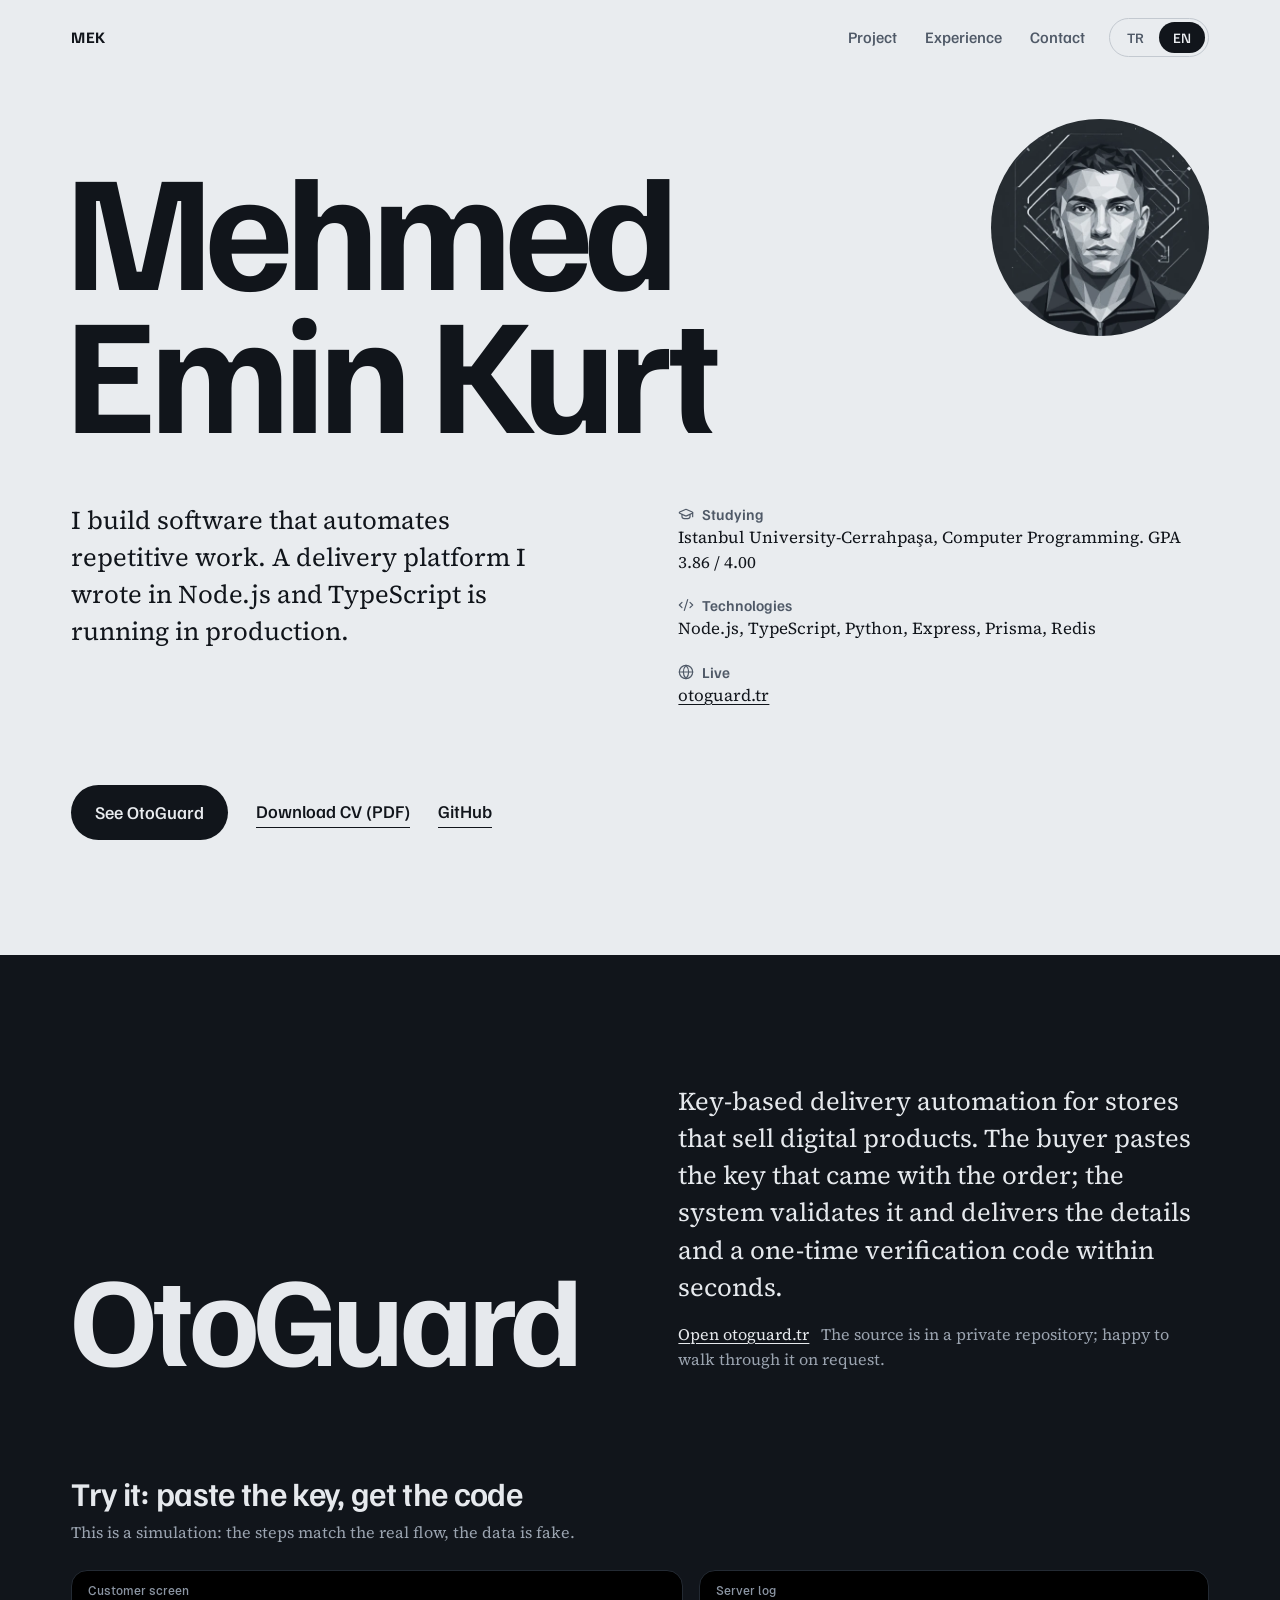
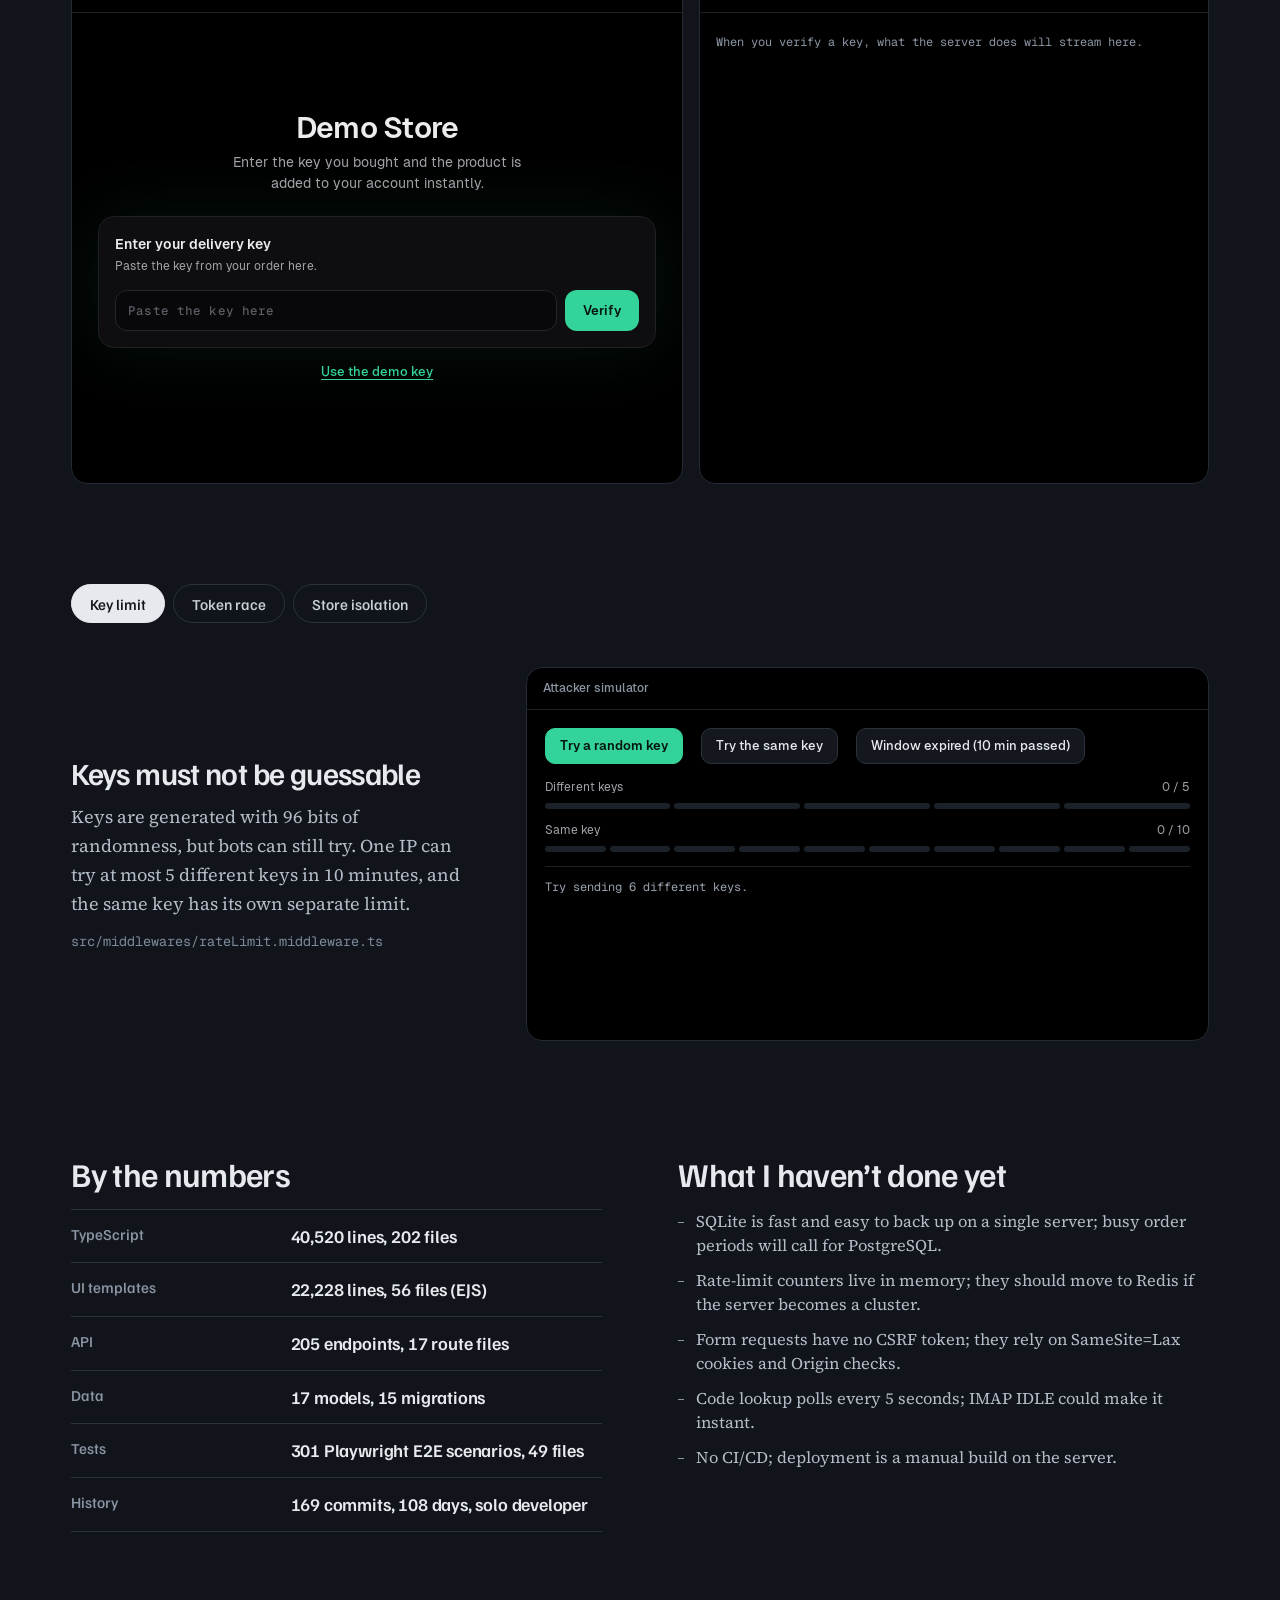
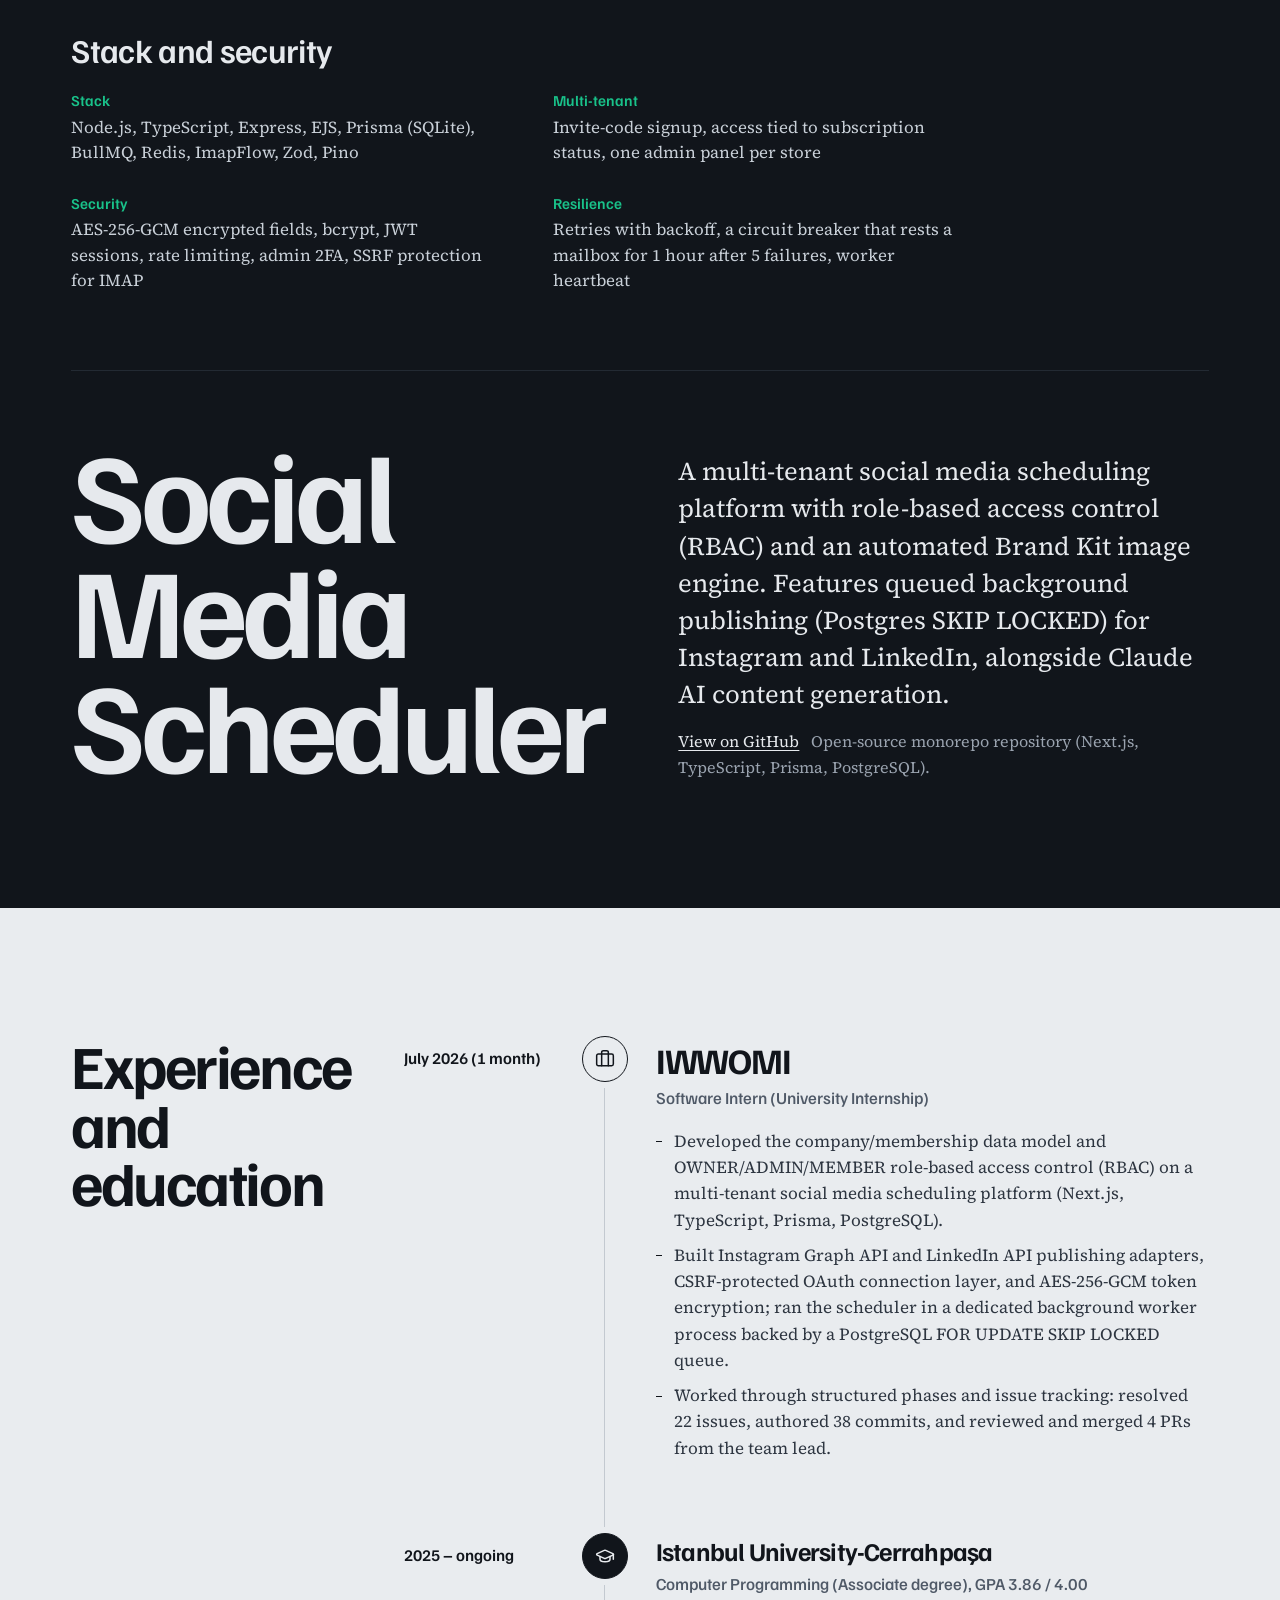
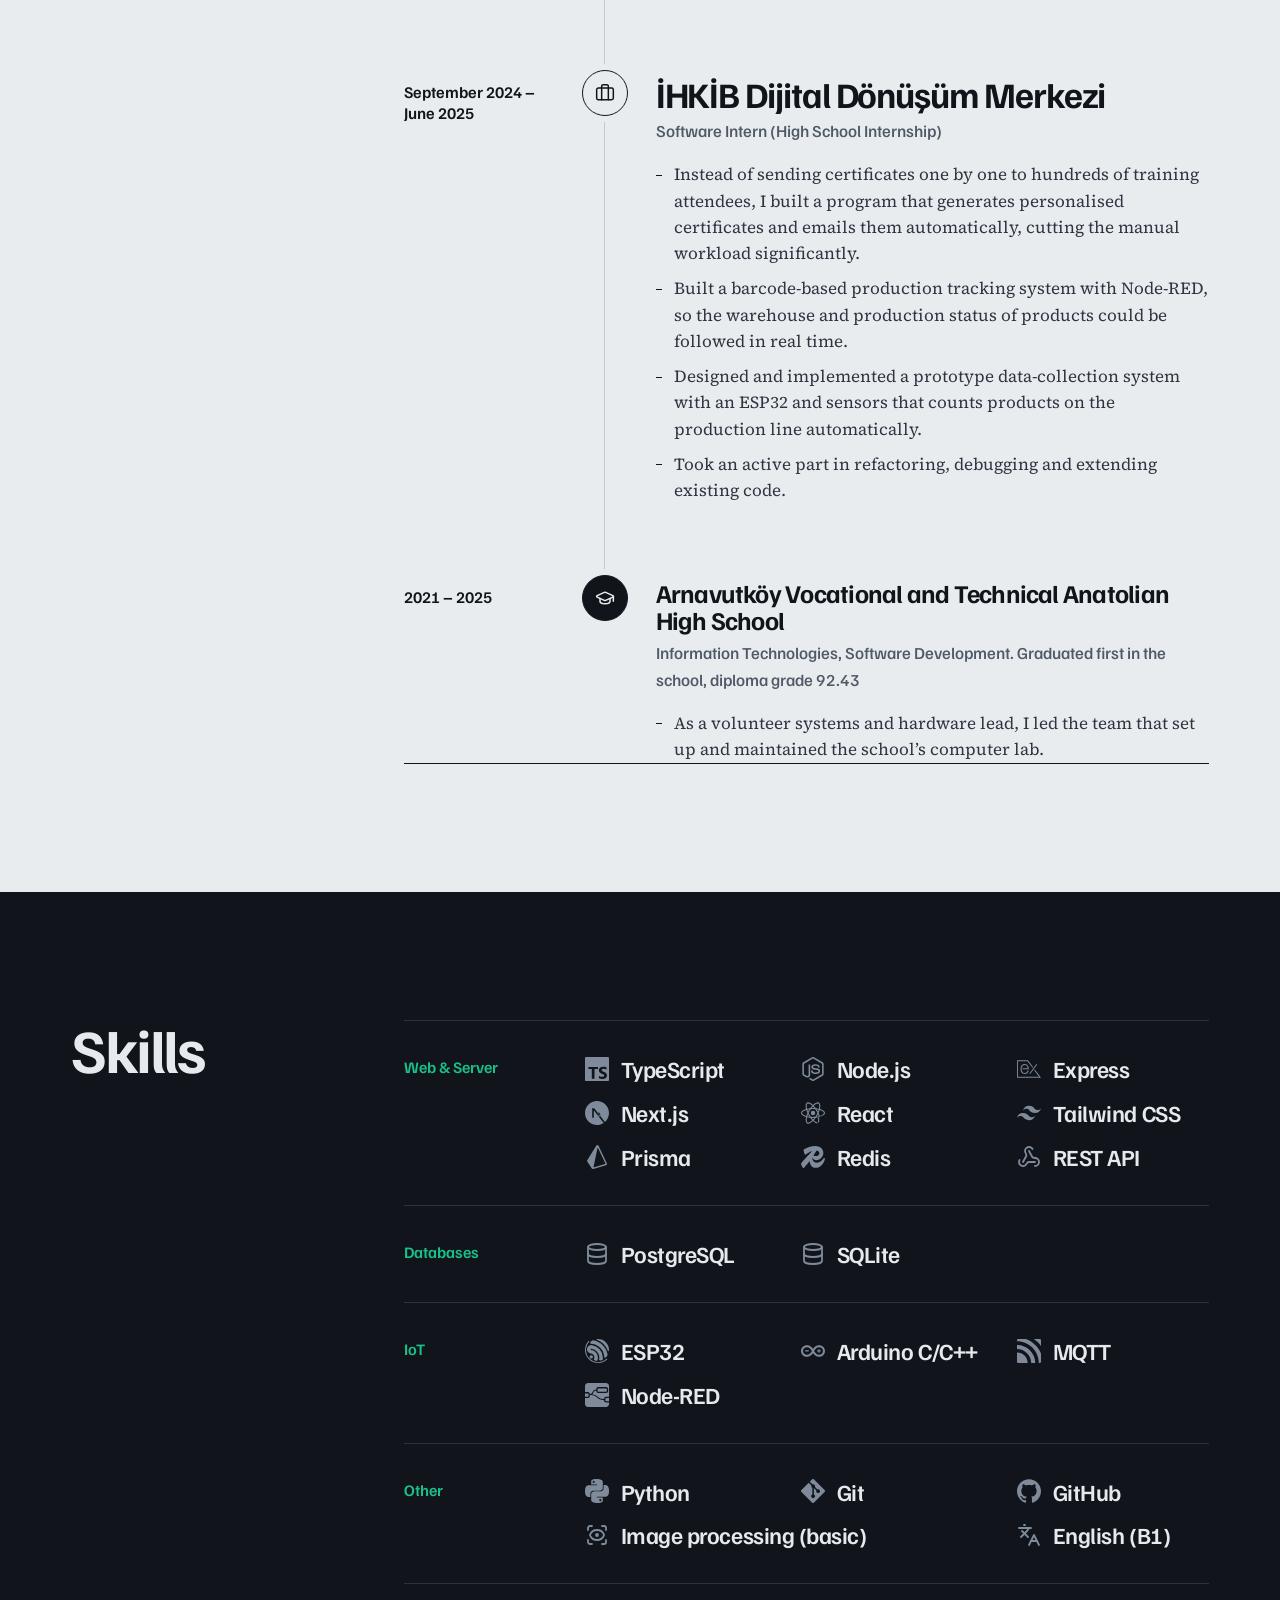
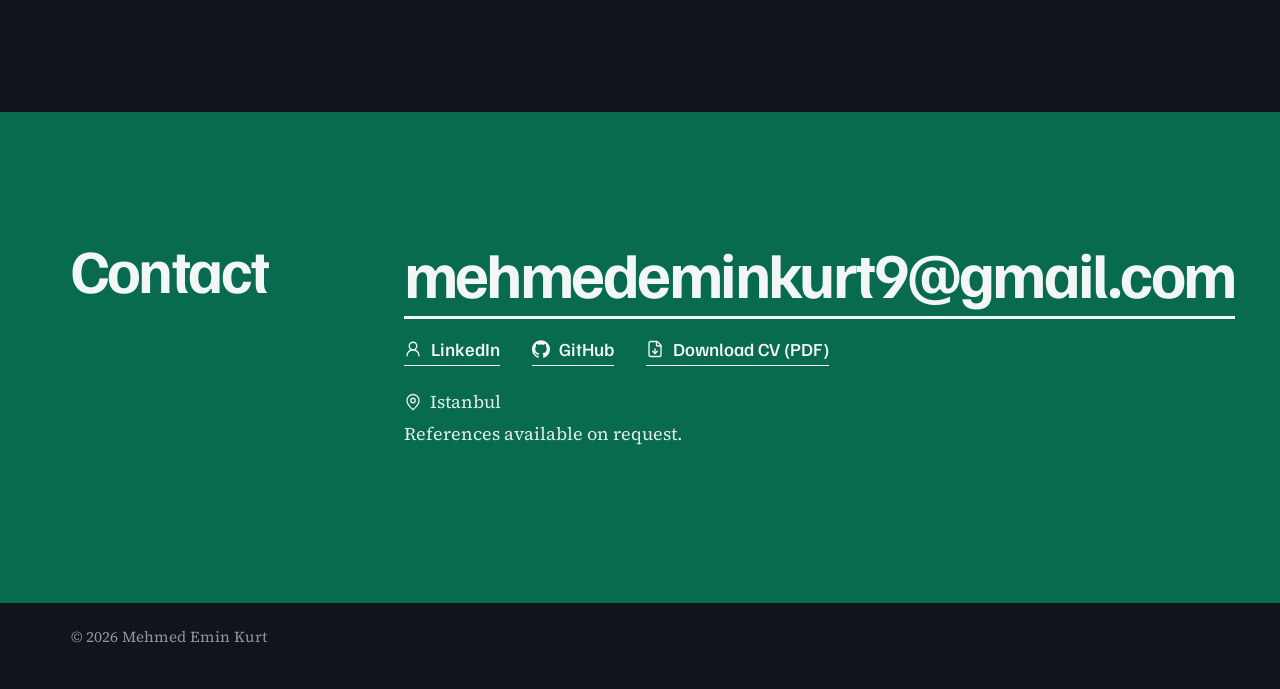
==== commit 2d6ed6c0: "fix: clean skills ordering and remove duplicate items" ====
--- a/index.html
+++ b/index.html
@@ -229,9 +229,7 @@
   <div class="wrap side">
     <h2 data-i18n="h_skills">Beceriler</h2>
     <dl class="skills">
-      <div><dt data-i18n="k1_t">Web &amp; Sunucu</dt><dd><ul><li><svg class="ic" viewBox="0 0 24 24" aria-hidden="true"><path fill="currentColor" d="M11.998,24c-0.321,0-0.641-0.084-0.922-0.247l-2.936-1.737c-0.438-0.245-0.224-0.332-0.08-0.383 c0.585-0.203,0.703-0.25,1.328-0.604c0.065-0.037,0.151-0.023,0.218,0.017l2.256,1.339c0.082,0.045,0.197,0.045,0.272,0l8.795-5.076 c0.082-0.047,0.134-0.141,0.134-0.238V6.921c0-0.099-0.053-0.192-0.137-0.242l-8.791-5.072c-0.081-0.047-0.189-0.047-0.271,0 L3.075,6.68C2.99,6.729,2.936,6.825,2.936,6.921v10.15c0,0.097,0.054,0.189,0.139,0.235l2.409,1.392 c1.307,0.654,2.108-0.116,2.108-0.89V7.787c0-0.142,0.114-0.253,0.256-0.253h1.115c0.139,0,0.255,0.112,0.255,0.253v10.021 c0,1.745-0.95,2.745-2.604,2.745c-0.508,0-0.909,0-2.026-0.551L2.28,18.675c-0.57-0.329-0.922-0.945-0.922-1.604V6.921 c0-0.659,0.353-1.275,0.922-1.603l8.795-5.082c0.557-0.315,1.296-0.315,1.848,0l8.794,5.082c0.57,0.329,0.924,0.944,0.924,1.603 v10.15c0,0.659-0.354,1.273-0.924,1.604l-8.794,5.078C12.643,23.916,12.324,24,11.998,24z M19.099,13.993 c0-1.9-1.284-2.406-3.987-2.763c-2.731-0.361-3.009-0.548-3.009-1.187c0-0.528,0.235-1.233,2.258-1.233 c1.807,0,2.473,0.389,2.747,1.607c0.024,0.115,0.129,0.199,0.247,0.199h1.141c0.071,0,0.138-0.031,0.186-0.081 c0.048-0.054,0.074-0.123,0.067-0.196c-0.177-2.098-1.571-3.076-4.388-3.076c-2.508,0-4.004,1.058-4.004,2.833 c0,1.925,1.488,2.457,3.895,2.695c2.88,0.282,3.103,0.703,3.103,1.269c0,0.983-0.789,1.402-2.642,1.402 c-2.327,0-2.839-0.584-3.011-1.742c-0.02-0.124-0.126-0.215-0.253-0.215h-1.137c-0.141,0-0.254,0.112-0.254,0.253 c0,1.482,0.806,3.248,4.655,3.248C17.501,17.007,19.099,15.91,19.099,13.993z"/></svg><span>Node.js</span></li><li><svg class="ic" viewBox="0 0 24 24" aria-hidden="true"><path fill="currentColor" d="M1.125 0C.502 0 0 .502 0 1.125v21.75C0 23.498.502 24 1.125 24h21.75c.623 0 1.125-.502 1.125-1.125V1.125C24 .502 23.498 0 22.875 0zm17.363 9.75c.612 0 1.154.037 1.627.111a6.38 6.38 0 0 1 1.306.34v2.458a3.95 3.95 0 0 0-.643-.361 5.093 5.093 0 0 0-.717-.26 5.453 5.453 0 0 0-1.426-.2c-.3 0-.573.028-.819.086a2.1 2.1 0 0 0-.623.242c-.17.104-.3.229-.393.374a.888.888 0 0 0-.14.49c0 .196.053.373.156.529.104.156.252.304.443.444s.423.276.696.41c.273.135.582.274.926.416.47.197.892.407 1.266.628.374.222.695.473.963.753.268.279.472.598.614.957.142.359.214.776.214 1.253 0 .657-.125 1.21-.373 1.656a3.033 3.033 0 0 1-1.012 1.085 4.38 4.38 0 0 1-1.487.596c-.566.12-1.163.18-1.79.18a9.916 9.916 0 0 1-1.84-.164 5.544 5.544 0 0 1-1.512-.493v-2.63a5.033 5.033 0 0 0 3.237 1.2c.333 0 .624-.03.872-.09.249-.06.456-.144.623-.25.166-.108.29-.234.373-.38a1.023 1.023 0 0 0-.074-1.089 2.12 2.12 0 0 0-.537-.5 5.597 5.597 0 0 0-.807-.444 27.72 27.72 0 0 0-1.007-.436c-.918-.383-1.602-.852-2.053-1.405-.45-.553-.676-1.222-.676-2.005 0-.614.123-1.141.369-1.582.246-.441.58-.804 1.004-1.089a4.494 4.494 0 0 1 1.47-.629 7.536 7.536 0 0 1 1.77-.201zm-15.113.188h9.563v2.166H9.506v9.646H6.789v-9.646H3.375z"/></svg><span>TypeScript</span></li><li><svg class="ic" viewBox="0 0 24 24" aria-hidden="true"><path fill="currentColor" d="M11.998,24c-0.321,0-0.641-0.084-0.922-0.247l-2.936-1.737c-0.438-0.245-0.224-0.332-0.08-0.383 c0.585-0.203,0.703-0.25,1.328-0.604c0.065-0.037,0.151-0.023,0.218,0.017l2.256,1.339c0.082,0.045,0.197,0.045,0.272,0l8.795-5.076 c0.082-0.047,0.134-0.141,0.134-0.238V6.921c0-0.099-0.053-0.192-0.137-0.242l-8.791-5.072c-0.081-0.047-0.189-0.047-0.271,0 L3.075,6.68C2.99,6.729,2.936,6.825,2.936,6.921v10.15c0,0.097,0.054,0.189,0.139,0.235l2.409,1.392 c1.307,0.654,2.108-0.116,2.108-0.89V7.787c0-0.142,0.114-0.253,0.256-0.253h1.115c0.139,0,0.255,0.112,0.255,0.253v10.021 c0,1.745-0.95,2.745-2.604,2.745c-0.508,0-0.909,0-2.026-0.551L2.28,18.675c-0.57-0.329-0.922-0.945-0.922-1.604V6.921 c0-0.659,0.353-1.275,0.922-1.603l8.795-5.082c0.557-0.315,1.296-0.315,1.848,0l8.794,5.082c0.57,0.329,0.924,0.944,0.924,1.603 v10.15c0,0.659-0.354,1.273-0.924,1.604l-8.794,5.078C12.643,23.916,12.324,24,11.998,24z M19.099,13.993 c0-1.9-1.284-2.406-3.987-2.763c-2.731-0.361-3.009-0.548-3.009-1.187c0-0.528,0.235-1.233,2.258-1.233 c1.807,0,2.473,0.389,2.747,1.607c0.024,0.115,0.129,0.199,0.247,0.199h1.141c0.071,0,0.138-0.031,0.186-0.081 c0.048-0.054,0.074-0.123,0.067-0.196c-0.177-2.098-1.571-3.076-4.388-3.076c-2.508,0-4.004,1.058-4.004,2.833 c0,1.925,1.488,2.457,3.895,2.695c2.88,0.282,3.103,0.703,3.103,1.269c0,0.983-0.789,1.402-2.642,1.402 c-2.327,0-2.839-0.584-3.011-1.742c-0.02-0.124-0.126-0.215-0.253-0.215h-1.137c-0.141,0-0.254,0.112-0.254,0.253 c0,1.482,0.806,3.248,4.655,3.248C17.501,17.007,19.099,15.91,19.099,13.993z"/></svg><span>Node.js</span></li><li><svg class="ic" viewBox="0 0 24 24" aria-hidden="true"><path fill="currentColor" d="M11.998,24c-0.321,0-0.641-0.084-0.922-0.247l-2.936-1.737c-0.438-0.245-0.224-0.332-0.08-0.383 c0.585-0.203,0.703-0.25,1.328-0.604c0.065-0.037,0.151-0.023,0.218,0.017l2.256,1.339c0.082,0.045,0.197,0.045,0.272,0l8.795-5.076 c0.082-0.047,0.134-0.141,0.134-0.238V6.921c0-0.099-0.053-0.192-0.137-0.242l-8.791-5.072c-0.081-0.047-0.189-0.047-0.271,0 L3.075,6.68C2.99,6.729,2.936,6.825,2.936,6.921v10.15c0,0.097,0.054,0.189,0.139,0.235l2.409,1.392 c1.307,0.654,2.108-0.116,2.108-0.89V7.787c0-0.142,0.114-0.253,0.256-0.253h1.115c0.139,0,0.255,0.112,0.255,0.253v10.021 c0,1.745-0.95,2.745-2.604,2.745c-0.508,0-0.909,0-2.026-0.551L2.28,18.675c-0.57-0.329-0.922-0.945-0.922-1.604V6.921 c0-0.659,0.353-1.275,0.922-1.603l8.795-5.082c0.557-0.315,1.296-0.315,1.848,0l8.794,5.082c0.57,0.329,0.924,0.944,0.924,1.603 v10.15c0,0.659-0.354,1.273-0.924,1.604l-8.794,5.078C12.643,23.916,12.324,24,11.998,24z M19.099,13.993 c0-1.9-1.284-2.406-3.987-2.763c-2.731-0.361-3.009-0.548-3.009-1.187c0-0.528,0.235-1.233,2.258-1.233 c1.807,0,2.473,0.389,2.747,1.607c0.024,0.115,0.129,0.199,0.247,0.199h1.141c0.071,0,0.138-0.031,0.186-0.081 c0.048-0.054,0.074-0.123,0.067-0.196c-0.177-2.098-1.571-3.076-4.388-3.076c-2.508,0-4.004,1.058-4.004,2.833 c0,1.925,1.488,2.457,3.895,2.695c2.88,0.282,3.103,0.703,3.103,1.269c0,0.983-0.789,1.402-2.642,1.402 c-2.327,0-2.839-0.584-3.011-1.742c-0.02-0.124-0.126-0.215-0.253-0.215h-1.137c-0.141,0-0.254,0.112-0.254,0.253 c0,1.482,0.806,3.248,4.655,3.248C17.501,17.007,19.099,15.91,19.099,13.993z"/></svg><span>Node.js</span></li><li><svg class="ic" viewBox="0 0 24 24" aria-hidden="true"><path fill="currentColor" d="M1.125 0C.502 0 0 .502 0 1.125v21.75C0 23.498.502 24 1.125 24h21.75c.623 0 1.125-.502 1.125-1.125V1.125C24 .502 23.498 0 22.875 0zm17.363 9.75c.612 0 1.154.037 1.627.111a6.38 6.38 0 0 1 1.306.34v2.458a3.95 3.95 0 0 0-.643-.361 5.093 5.093 0 0 0-.717-.26 5.453 5.453 0 0 0-1.426-.2c-.3 0-.573.028-.819.086a2.1 2.1 0 0 0-.623.242c-.17.104-.3.229-.393.374a.888.888 0 0 0-.14.49c0 .196.053.373.156.529.104.156.252.304.443.444s.423.276.696.41c.273.135.582.274.926.416.47.197.892.407 1.266.628.374.222.695.473.963.753.268.279.472.598.614.957.142.359.214.776.214 1.253 0 .657-.125 1.21-.373 1.656a3.033 3.033 0 0 1-1.012 1.085 4.38 4.38 0 0 1-1.487.596c-.566.12-1.163.18-1.79.18a9.916 9.916 0 0 1-1.84-.164 5.544 5.544 0 0 1-1.512-.493v-2.63a5.033 5.033 0 0 0 3.237 1.2c.333 0 .624-.03.872-.09.249-.06.456-.144.623-.25.166-.108.29-.234.373-.38a1.023 1.023 0 0 0-.074-1.089 2.12 2.12 0 0 0-.537-.5 5.597 5.597 0 0 0-.807-.444 27.72 27.72 0 0 0-1.007-.436c-.918-.383-1.602-.852-2.053-1.405-.45-.553-.676-1.222-.676-2.005 0-.614.123-1.141.369-1.582.246-.441.58-.804 1.004-1.089a4.494 4.494 0 0 1 1.47-.629 7.536 7.536 0 0 1 1.77-.201zm-15.113.188h9.563v2.166H9.506v9.646H6.789v-9.646H3.375z"/></svg><span>TypeScript</span></li><li><svg class="ic" viewBox="0 0 24 24" aria-hidden="true"><path fill="currentColor" d="M12.262 16.666h1.146l6.975-9.325H19.22zm9.778 1.441v.004l-4.334-5.706-.557.74 4.873 6.682H.945V4.173h9.505l5.026 6.7.574-.772-4.374-5.928h.003l-.719-.945H0v17.544h24zM10.917 8.705a3.8 3.8 0 0 0-1.292-1.183q-.796-.45-1.916-.45c-.746 0-1.37.14-1.906.424a3.76 3.76 0 0 0-1.31 1.12 4.9 4.9 0 0 0-.75 1.581 7.17 7.17 0 0 0 0 3.696c.148.567.402 1.101.75 1.573a3.5 3.5 0 0 0 1.31 1.066q.803.39 1.906.389 1.77 0 2.739-.868.966-.867 1.328-2.457h-1.139q-.271 1.084-.977 1.734-.704.651-1.952.65-.812 0-1.392-.342a3.1 3.1 0 0 1-.957-.869 3.5 3.5 0 0 1-.551-1.182 5 5 0 0 1-.17-1.133 9 9 0 0 0-.015-.286 4.5 4.5 0 0 1 .015-.829c.047-.418.147-.83.296-1.223A3.7 3.7 0 0 1 5.54 9.05a2.9 2.9 0 0 1 .922-.742q.541-.28 1.246-.28c.47 0 .869.093 1.23.28q.541.281.922.742.379.461.587 1.057t.225 1.246H5.625l.004.957h6.182a7.3 7.3 0 0 0-.18-1.924 4.9 4.9 0 0 0-.715-1.68z"/></svg><span>Express</span></li><li><svg class="ic" viewBox="0 0 24 24" aria-hidden="true"><path fill="currentColor" d="M18.665 21.978C16.758 23.255 14.465 24 12 24 5.377 24 0 18.623 0 12S5.377 0 12 0s12 5.377 12 12c0 3.583-1.574 6.801-4.067 9.001L9.219 7.2H7.2v9.596h1.615V9.251l9.85 12.727zm-3.332-8.818l-1.595-2.054v5.015l1.595-2.054v.093z"/></svg><span>Next.js</span></li><li><svg class="ic" viewBox="0 0 24 24" aria-hidden="true"><path fill="currentColor" d="M14.23 12.004a2.236 2.236 0 0 1-2.235 2.236 2.236 2.236 0 0 1-2.236-2.236 2.236 2.236 0 0 1 2.235-2.236 2.236 2.236 0 0 1 2.236 2.236zm2.648-10.69c-1.346 0-3.107.96-4.888 2.622-1.78-1.653-3.542-2.602-4.887-2.602-.41 0-.783.093-1.106.278-1.375.793-1.683 3.264-.973 6.365C1.98 8.917 0 10.42 0 12.004c0 1.59 1.99 3.097 5.043 4.03-.704 3.113-.39 5.588.988 6.38.32.187.69.275 1.102.275 1.345 0 3.107-.96 4.888-2.624 1.78 1.654 3.542 2.603 4.887 2.603-.41 0-.783-.09-1.106-.275 1.374-.792 1.683-3.263.973-6.365C22.02 15.096 24 13.59 24 12.004c0-1.59-1.99-3.097-5.043-4.032.704-3.11.39-5.587-.988-6.38-.318-.184-.688-.277-1.092-.278zm-.005 1.09c.225 0 .406.044.558.127.666.382.955 1.835.73 3.704-.054.46-.142.945-.25 1.44-.96-.236-2.006-.417-3.107-.534-.66-.905-1.345-1.727-2.035-2.447 1.592-1.48 3.087-2.292 4.105-2.292zm-9.77.02c1.012 0 2.514.808 4.11 2.28-.686.72-1.37 1.537-2.02 2.442-1.107.117-2.154.298-3.113.538-.112-.49-.195-.964-.254-1.42-.23-1.868.054-3.32.714-3.707.19-.09.4-.127.563-.132zm4.882 3.05c.455.468.91.992 1.36 1.564-.44-.02-.89-.034-1.345-.034-.46 0-.915.01-1.36.034.44-.572.895-1.096 1.345-1.565zM12 8.1c.74 0 1.477.034 2.202.093.406.582.802 1.203 1.183 1.86.372.64.71 1.29 1.018 1.946-.308.655-.646 1.31-1.013 1.95-.38.66-.773 1.288-1.18 1.87-.728.063-1.466.098-2.21.098-.74 0-1.477-.035-2.202-.093-.406-.582-.802-1.204-1.183-1.86-.372-.64-.71-1.29-1.018-1.946.303-.657.646-1.313 1.013-1.954.38-.66.773-1.286 1.18-1.868.728-.064 1.466-.098 2.21-.098zm-3.635.254c-.24.377-.48.763-.704 1.16-.225.39-.435.782-.635 1.174-.265-.656-.49-1.31-.676-1.947.64-.15 1.315-.283 2.015-.386zm7.26 0c.695.103 1.365.23 2.006.387-.18.632-.405 1.282-.66 1.933-.2-.39-.41-.783-.64-1.174-.225-.392-.465-.774-.705-1.146zm3.063.675c.484.15.944.317 1.375.498 1.732.74 2.852 1.708 2.852 2.476-.005.768-1.125 1.74-2.857 2.475-.42.18-.88.342-1.355.493-.28-.958-.646-1.956-1.1-2.98.45-1.017.81-2.01 1.085-2.964zm-13.395.004c.278.96.645 1.957 1.1 2.98-.45 1.017-.812 2.01-1.086 2.964-.484-.15-.944-.318-1.37-.5-1.732-.737-2.852-1.706-2.852-2.474 0-.768 1.12-1.742 2.852-2.476.42-.18.88-.342 1.356-.494zm11.678 4.28c.265.657.49 1.312.676 1.948-.64.157-1.316.29-2.016.39.24-.375.48-.762.705-1.158.225-.39.435-.788.636-1.18zm-9.945.02c.2.392.41.783.64 1.175.23.39.465.772.705 1.143-.695-.102-1.365-.23-2.006-.386.18-.63.406-1.282.66-1.933zM17.92 16.32c.112.493.2.968.254 1.423.23 1.868-.054 3.32-.714 3.708-.147.09-.338.128-.563.128-1.012 0-2.514-.807-4.11-2.28.686-.72 1.37-1.536 2.02-2.44 1.107-.118 2.154-.3 3.113-.54zm-11.83.01c.96.234 2.006.415 3.107.532.66.905 1.345 1.727 2.035 2.446-1.595 1.483-3.092 2.295-4.11 2.295-.22-.005-.406-.05-.553-.132-.666-.38-.955-1.834-.73-3.703.054-.46.142-.944.25-1.438zm4.56.64c.44.02.89.034 1.345.034.46 0 .915-.01 1.36-.034-.44.572-.895 1.095-1.345 1.565-.455-.47-.91-.993-1.36-1.565z"/></svg><span>React</span></li><li><svg class="ic" viewBox="0 0 24 24" aria-hidden="true"><path fill="currentColor" d="M12.001 4.8c-3.2 0-5.2 1.6-6 4.8 1.2-1.6 2.6-2.2 4.2-1.8.913.228 1.565.89 2.288 1.624C13.666 10.618 15.027 12 18.001 12c3.2 0 5.2-1.6 6-4.8-1.2 1.6-2.6 2.2-4.2 1.8-.913-.228-1.565-.89-2.288-1.624C16.337 6.182 14.976 4.8 12.001 4.8zm-6 7.2c-3.2 0-5.2 1.6-6 4.8 1.2-1.6 2.6-2.2 4.2-1.8.913.228 1.565.89 2.288 1.624 1.177 1.194 2.538 2.576 5.512 2.576 3.2 0 5.2-1.6 6-4.8-1.2 1.6-2.6 2.2-4.2 1.8-.913-.228-1.565-.89-2.288-1.624C10.337 13.382 8.976 12 6.001 12z"/></svg><span>Tailwind CSS</span></li><li><svg class="ic" viewBox="0 0 24 24" aria-hidden="true"><path fill="currentColor" d="M11.998,24c-0.321,0-0.641-0.084-0.922-0.247l-2.936-1.737c-0.438-0.245-0.224-0.332-0.08-0.383 c0.585-0.203,0.703-0.25,1.328-0.604c0.065-0.037,0.151-0.023,0.218,0.017l2.256,1.339c0.082,0.045,0.197,0.045,0.272,0l8.795-5.076 c0.082-0.047,0.134-0.141,0.134-0.238V6.921c0-0.099-0.053-0.192-0.137-0.242l-8.791-5.072c-0.081-0.047-0.189-0.047-0.271,0 L3.075,6.68C2.99,6.729,2.936,6.825,2.936,6.921v10.15c0,0.097,0.054,0.189,0.139,0.235l2.409,1.392 c1.307,0.654,2.108-0.116,2.108-0.89V7.787c0-0.142,0.114-0.253,0.256-0.253h1.115c0.139,0,0.255,0.112,0.255,0.253v10.021 c0,1.745-0.95,2.745-2.604,2.745c-0.508,0-0.909,0-2.026-0.551L2.28,18.675c-0.57-0.329-0.922-0.945-0.922-1.604V6.921 c0-0.659,0.353-1.275,0.922-1.603l8.795-5.082c0.557-0.315,1.296-0.315,1.848,0l8.794,5.082c0.57,0.329,0.924,0.944,0.924,1.603 v10.15c0,0.659-0.354,1.273-0.924,1.604l-8.794,5.078C12.643,23.916,12.324,24,11.998,24z M19.099,13.993 c0-1.9-1.284-2.406-3.987-2.763c-2.731-0.361-3.009-0.548-3.009-1.187c0-0.528,0.235-1.233,2.258-1.233 c1.807,0,2.473,0.389,2.747,1.607c0.024,0.115,0.129,0.199,0.247,0.199h1.141c0.071,0,0.138-0.031,0.186-0.081 c0.048-0.054,0.074-0.123,0.067-0.196c-0.177-2.098-1.571-3.076-4.388-3.076c-2.508,0-4.004,1.058-4.004,2.833 c0,1.925,1.488,2.457,3.895,2.695c2.88,0.282,3.103,0.703,3.103,1.269c0,0.983-0.789,1.402-2.642,1.402 c-2.327,0-2.839-0.584-3.011-1.742c-0.02-0.124-0.126-0.215-0.253-0.215h-1.137c-0.141,0-0.254,0.112-0.254,0.253 c0,1.482,0.806,3.248,4.655,3.248C17.501,17.007,19.099,15.91,19.099,13.993z"/></svg><span>Node.js</span></li><li><svg class="ic" viewBox="0 0 24 24" aria-hidden="true"><path fill="currentColor" d="M1.125 0C.502 0 0 .502 0 1.125v21.75C0 23.498.502 24 1.125 24h21.75c.623 0 1.125-.502 1.125-1.125V1.125C24 .502 23.498 0 22.875 0zm17.363 9.75c.612 0 1.154.037 1.627.111a6.38 6.38 0 0 1 1.306.34v2.458a3.95 3.95 0 0 0-.643-.361 5.093 5.093 0 0 0-.717-.26 5.453 5.453 0 0 0-1.426-.2c-.3 0-.573.028-.819.086a2.1 2.1 0 0 0-.623.242c-.17.104-.3.229-.393.374a.888.888 0 0 0-.14.49c0 .196.053.373.156.529.104.156.252.304.443.444s.423.276.696.41c.273.135.582.274.926.416.47.197.892.407 1.266.628.374.222.695.473.963.753.268.279.472.598.614.957.142.359.214.776.214 1.253 0 .657-.125 1.21-.373 1.656a3.033 3.033 0 0 1-1.012 1.085 4.38 4.38 0 0 1-1.487.596c-.566.12-1.163.18-1.79.18a9.916 9.916 0 0 1-1.84-.164 5.544 5.544 0 0 1-1.512-.493v-2.63a5.033 5.033 0 0 0 3.237 1.2c.333 0 .624-.03.872-.09.249-.06.456-.144.623-.25.166-.108.29-.234.373-.38a1.023 1.023 0 0 0-.074-1.089 2.12 2.12 0 0 0-.537-.5 5.597 5.597 0 0 0-.807-.444 27.72 27.72 0 0 0-1.007-.436c-.918-.383-1.602-.852-2.053-1.405-.45-.553-.676-1.222-.676-2.005 0-.614.123-1.141.369-1.582.246-.441.58-.804 1.004-1.089a4.494 4.494 0 0 1 1.47-.629 7.536 7.536 0 0 1 1.77-.201zm-15.113.188h9.563v2.166H9.506v9.646H6.789v-9.646H3.375z"/></svg><span>TypeScript</span></li><li><svg class="ic" viewBox="0 0 24 24" aria-hidden="true"><path fill="currentColor" d="M12.262 16.666h1.146l6.975-9.325H19.22zm9.778 1.441v.004l-4.334-5.706-.557.74 4.873 6.682H.945V4.173h9.505l5.026 6.7.574-.772-4.374-5.928h.003l-.719-.945H0v17.544h24zM10.917 8.705a3.8 3.8 0 0 0-1.292-1.183q-.796-.45-1.916-.45c-.746 0-1.37.14-1.906.424a3.76 3.76 0 0 0-1.31 1.12 4.9 4.9 0 0 0-.75 1.581 7.17 7.17 0 0 0 0 3.696c.148.567.402 1.101.75 1.573a3.5 3.5 0 0 0 1.31 1.066q.803.39 1.906.389 1.77 0 2.739-.868.966-.867 1.328-2.457h-1.139q-.271 1.084-.977 1.734-.704.651-1.952.65-.812 0-1.392-.342a3.1 3.1 0 0 1-.957-.869 3.5 3.5 0 0 1-.551-1.182 5 5 0 0 1-.17-1.133 9 9 0 0 0-.015-.286 4.5 4.5 0 0 1 .015-.829c.047-.418.147-.83.296-1.223A3.7 3.7 0 0 1 5.54 9.05a2.9 2.9 0 0 1 .922-.742q.541-.28 1.246-.28c.47 0 .869.093 1.23.28q.541.281.922.742.379.461.587 1.057t.225 1.246H5.625l.004.957h6.182a7.3 7.3 0 0 0-.18-1.924 4.9 4.9 0 0 0-.715-1.68z"/></svg><span>Express</span></li><li><svg class="ic" viewBox="0 0 24 24" aria-hidden="true"><path fill="currentColor" d="M21.8068 18.2848L13.5528.7565c-.207-.4382-.639-.7273-1.1286-.7541-.5023-.0293-.9523.213-1.2062.6253L2.266 15.1271c-.2773.4518-.2718 1.0091.0158 1.4555l4.3759 6.7786c.2608.4046.7127.6388 1.1823.6388.1332 0 .267-.0188.3987-.0577l12.7019-3.7568c.3891-.1151.7072-.3904.8737-.7553s.1633-.7828-.0075-1.1454zm-1.8481.7519L9.1814 22.2242c-.3292.0975-.6448-.1873-.5756-.5194l3.8501-18.4386c.072-.3448.5486-.3996.699-.0803l7.1288 15.138c.1344.2856-.019.6224-.325.7128z"/></svg><span>Prisma</span></li><li><svg class="ic" viewBox="0 0 24 24" aria-hidden="true"><path fill="currentColor" d="M11.998,24c-0.321,0-0.641-0.084-0.922-0.247l-2.936-1.737c-0.438-0.245-0.224-0.332-0.08-0.383 c0.585-0.203,0.703-0.25,1.328-0.604c0.065-0.037,0.151-0.023,0.218,0.017l2.256,1.339c0.082,0.045,0.197,0.045,0.272,0l8.795-5.076 c0.082-0.047,0.134-0.141,0.134-0.238V6.921c0-0.099-0.053-0.192-0.137-0.242l-8.791-5.072c-0.081-0.047-0.189-0.047-0.271,0 L3.075,6.68C2.99,6.729,2.936,6.825,2.936,6.921v10.15c0,0.097,0.054,0.189,0.139,0.235l2.409,1.392 c1.307,0.654,2.108-0.116,2.108-0.89V7.787c0-0.142,0.114-0.253,0.256-0.253h1.115c0.139,0,0.255,0.112,0.255,0.253v10.021 c0,1.745-0.95,2.745-2.604,2.745c-0.508,0-0.909,0-2.026-0.551L2.28,18.675c-0.57-0.329-0.922-0.945-0.922-1.604V6.921 c0-0.659,0.353-1.275,0.922-1.603l8.795-5.082c0.557-0.315,1.296-0.315,1.848,0l8.794,5.082c0.57,0.329,0.924,0.944,0.924,1.603 v10.15c0,0.659-0.354,1.273-0.924,1.604l-8.794,5.078C12.643,23.916,12.324,24,11.998,24z M19.099,13.993 c0-1.9-1.284-2.406-3.987-2.763c-2.731-0.361-3.009-0.548-3.009-1.187c0-0.528,0.235-1.233,2.258-1.233 c1.807,0,2.473,0.389,2.747,1.607c0.024,0.115,0.129,0.199,0.247,0.199h1.141c0.071,0,0.138-0.031,0.186-0.081 c0.048-0.054,0.074-0.123,0.067-0.196c-0.177-2.098-1.571-3.076-4.388-3.076c-2.508,0-4.004,1.058-4.004,2.833 c0,1.925,1.488,2.457,3.895,2.695c2.88,0.282,3.103,0.703,3.103,1.269c0,0.983-0.789,1.402-2.642,1.402 c-2.327,0-2.839-0.584-3.011-1.742c-0.02-0.124-0.126-0.215-0.253-0.215h-1.137c-0.141,0-0.254,0.112-0.254,0.253 c0,1.482,0.806,3.248,4.655,3.248C17.501,17.007,19.099,15.91,19.099,13.993z"/></svg><span>Node.js</span></li><li><svg class="ic" viewBox="0 0 24 24" aria-hidden="true"><path fill="currentColor" d="M1.125 0C.502 0 0 .502 0 1.125v21.75C0 23.498.502 24 1.125 24h21.75c.623 0 1.125-.502 1.125-1.125V1.125C24 .502 23.498 0 22.875 0zm17.363 9.75c.612 0 1.154.037 1.627.111a6.38 6.38 0 0 1 1.306.34v2.458a3.95 3.95 0 0 0-.643-.361 5.093 5.093 0 0 0-.717-.26 5.453 5.453 0 0 0-1.426-.2c-.3 0-.573.028-.819.086a2.1 2.1 0 0 0-.623.242c-.17.104-.3.229-.393.374a.888.888 0 0 0-.14.49c0 .196.053.373.156.529.104.156.252.304.443.444s.423.276.696.41c.273.135.582.274.926.416.47.197.892.407 1.266.628.374.222.695.473.963.753.268.279.472.598.614.957.142.359.214.776.214 1.253 0 .657-.125 1.21-.373 1.656a3.033 3.033 0 0 1-1.012 1.085 4.38 4.38 0 0 1-1.487.596c-.566.12-1.163.18-1.79.18a9.916 9.916 0 0 1-1.84-.164 5.544 5.544 0 0 1-1.512-.493v-2.63a5.033 5.033 0 0 0 3.237 1.2c.333 0 .624-.03.872-.09.249-.06.456-.144.623-.25.166-.108.29-.234.373-.38a1.023 1.023 0 0 0-.074-1.089 2.12 2.12 0 0 0-.537-.5 5.597 5.597 0 0 0-.807-.444 27.72 27.72 0 0 0-1.007-.436c-.918-.383-1.602-.852-2.053-1.405-.45-.553-.676-1.222-.676-2.005 0-.614.123-1.141.369-1.582.246-.441.58-.804 1.004-1.089a4.494 4.494 0 0 1 1.47-.629 7.536 7.536 0 0 1 1.77-.201zm-15.113.188h9.563v2.166H9.506v9.646H6.789v-9.646H3.375z"/></svg><span>TypeScript</span></li><li><svg class="ic" viewBox="0 0 24 24" aria-hidden="true"><path fill="currentColor" d="M12.262 16.666h1.146l6.975-9.325H19.22zm9.778 1.441v.004l-4.334-5.706-.557.74 4.873 6.682H.945V4.173h9.505l5.026 6.7.574-.772-4.374-5.928h.003l-.719-.945H0v17.544h24zM10.917 8.705a3.8 3.8 0 0 0-1.292-1.183q-.796-.45-1.916-.45c-.746 0-1.37.14-1.906.424a3.76 3.76 0 0 0-1.31 1.12 4.9 4.9 0 0 0-.75 1.581 7.17 7.17 0 0 0 0 3.696c.148.567.402 1.101.75 1.573a3.5 3.5 0 0 0 1.31 1.066q.803.39 1.906.389 1.77 0 2.739-.868.966-.867 1.328-2.457h-1.139q-.271 1.084-.977 1.734-.704.651-1.952.65-.812 0-1.392-.342a3.1 3.1 0 0 1-.957-.869 3.5 3.5 0 0 1-.551-1.182 5 5 0 0 1-.17-1.133 9 9 0 0 0-.015-.286 4.5 4.5 0 0 1 .015-.829c.047-.418.147-.83.296-1.223A3.7 3.7 0 0 1 5.54 9.05a2.9 2.9 0 0 1 .922-.742q.541-.28 1.246-.28c.47 0 .869.093 1.23.28q.541.281.922.742.379.461.587 1.057t.225 1.246H5.625l.004.957h6.182a7.3 7.3 0 0 0-.18-1.924 4.9 4.9 0 0 0-.715-1.68z"/></svg><span>Express</span></li><li><svg class="ic" viewBox="0 0 24 24" aria-hidden="true"><path fill="currentColor" d="M21.8068 18.2848L13.5528.7565c-.207-.4382-.639-.7273-1.1286-.7541-.5023-.0293-.9523.213-1.2062.6253L2.266 15.1271c-.2773.4518-.2718 1.0091.0158 1.4555l4.3759 6.7786c.2608.4046.7127.6388 1.1823.6388.1332 0 .267-.0188.3987-.0577l12.7019-3.7568c.3891-.1151.7072-.3904.8737-.7553s.1633-.7828-.0075-1.1454zm-1.8481.7519L9.1814 22.2242c-.3292.0975-.6448-.1873-.5756-.5194l3.8501-18.4386c.072-.3448.5486-.3996.699-.0803l7.1288 15.138c.1344.2856-.019.6224-.325.7128z"/></svg><span>Prisma</span></li><li><svg class="ic" viewBox="0 0 24 24" aria-hidden="true"><path fill="currentColor" d="M22.71 13.145c-1.66 2.092-3.452 4.483-7.038 4.483-3.203 0-4.397-2.825-4.48-5.12.701 1.484 2.073 2.685 4.214 2.63 4.117-.133 6.94-3.852 6.94-7.239 0-4.05-3.022-6.972-8.268-6.972-3.752 0-8.4 1.428-11.455 3.685C2.59 6.937 3.885 9.958 4.35 9.626c2.648-1.904 4.748-3.13 6.784-3.744C8.12 9.244.886 17.05 0 18.425c.1 1.261 1.66 4.648 2.424 4.648.232 0 .431-.133.664-.365a100.49 100.49 0 0 0 5.54-6.765c.222 3.104 1.748 6.898 6.014 6.898 3.819 0 7.604-2.756 9.33-8.965.2-.764-.73-1.361-1.261-.73zm-4.349-5.013c0 1.959-1.926 2.922-3.685 2.922-.941 0-1.664-.247-2.235-.568 1.051-1.592 2.092-3.225 3.21-4.973 1.972.334 2.71 1.43 2.71 2.619z"/></svg><span>Redis</span></li><li><svg class="ic" viewBox="0 0 24 24" aria-hidden="true"><path fill="currentColor" d="M11.998,24c-0.321,0-0.641-0.084-0.922-0.247l-2.936-1.737c-0.438-0.245-0.224-0.332-0.08-0.383 c0.585-0.203,0.703-0.25,1.328-0.604c0.065-0.037,0.151-0.023,0.218,0.017l2.256,1.339c0.082,0.045,0.197,0.045,0.272,0l8.795-5.076 c0.082-0.047,0.134-0.141,0.134-0.238V6.921c0-0.099-0.053-0.192-0.137-0.242l-8.791-5.072c-0.081-0.047-0.189-0.047-0.271,0 L3.075,6.68C2.99,6.729,2.936,6.825,2.936,6.921v10.15c0,0.097,0.054,0.189,0.139,0.235l2.409,1.392 c1.307,0.654,2.108-0.116,2.108-0.89V7.787c0-0.142,0.114-0.253,0.256-0.253h1.115c0.139,0,0.255,0.112,0.255,0.253v10.021 c0,1.745-0.95,2.745-2.604,2.745c-0.508,0-0.909,0-2.026-0.551L2.28,18.675c-0.57-0.329-0.922-0.945-0.922-1.604V6.921 c0-0.659,0.353-1.275,0.922-1.603l8.795-5.082c0.557-0.315,1.296-0.315,1.848,0l8.794,5.082c0.57,0.329,0.924,0.944,0.924,1.603 v10.15c0,0.659-0.354,1.273-0.924,1.604l-8.794,5.078C12.643,23.916,12.324,24,11.998,24z M19.099,13.993 c0-1.9-1.284-2.406-3.987-2.763c-2.731-0.361-3.009-0.548-3.009-1.187c0-0.528,0.235-1.233,2.258-1.233 c1.807,0,2.473,0.389,2.747,1.607c0.024,0.115,0.129,0.199,0.247,0.199h1.141c0.071,0,0.138-0.031,0.186-0.081 c0.048-0.054,0.074-0.123,0.067-0.196c-0.177-2.098-1.571-3.076-4.388-3.076c-2.508,0-4.004,1.058-4.004,2.833 c0,1.925,1.488,2.457,3.895,2.695c2.88,0.282,3.103,0.703,3.103,1.269c0,0.983-0.789,1.402-2.642,1.402 c-2.327,0-2.839-0.584-3.011-1.742c-0.02-0.124-0.126-0.215-0.253-0.215h-1.137c-0.141,0-0.254,0.112-0.254,0.253 c0,1.482,0.806,3.248,4.655,3.248C17.501,17.007,19.099,15.91,19.099,13.993z"/></svg><span>Node.js</span></li><li><svg class="ic" viewBox="0 0 24 24" aria-hidden="true"><path fill="currentColor" d="M1.125 0C.502 0 0 .502 0 1.125v21.75C0 23.498.502 24 1.125 24h21.75c.623 0 1.125-.502 1.125-1.125V1.125C24 .502 23.498 0 22.875 0zm17.363 9.75c.612 0 1.154.037 1.627.111a6.38 6.38 0 0 1 1.306.34v2.458a3.95 3.95 0 0 0-.643-.361 5.093 5.093 0 0 0-.717-.26 5.453 5.453 0 0 0-1.426-.2c-.3 0-.573.028-.819.086a2.1 2.1 0 0 0-.623.242c-.17.104-.3.229-.393.374a.888.888 0 0 0-.14.49c0 .196.053.373.156.529.104.156.252.304.443.444s.423.276.696.41c.273.135.582.274.926.416.47.197.892.407 1.266.628.374.222.695.473.963.753.268.279.472.598.614.957.142.359.214.776.214 1.253 0 .657-.125 1.21-.373 1.656a3.033 3.033 0 0 1-1.012 1.085 4.38 4.38 0 0 1-1.487.596c-.566.12-1.163.18-1.79.18a9.916 9.916 0 0 1-1.84-.164 5.544 5.544 0 0 1-1.512-.493v-2.63a5.033 5.033 0 0 0 3.237 1.2c.333 0 .624-.03.872-.09.249-.06.456-.144.623-.25.166-.108.29-.234.373-.38a1.023 1.023 0 0 0-.074-1.089 2.12 2.12 0 0 0-.537-.5 5.597 5.597 0 0 0-.807-.444 27.72 27.72 0 0 0-1.007-.436c-.918-.383-1.602-.852-2.053-1.405-.45-.553-.676-1.222-.676-2.005 0-.614.123-1.141.369-1.582.246-.441.58-.804 1.004-1.089a4.494 4.494 0 0 1 1.47-.629 7.536 7.536 0 0 1 1.77-.201zm-15.113.188h9.563v2.166H9.506v9.646H6.789v-9.646H3.375z"/></svg><span>TypeScript</span></li><li><svg class="ic" viewBox="0 0 24 24" aria-hidden="true"><path fill="currentColor" d="M12.262 16.666h1.146l6.975-9.325H19.22zm9.778 1.441v.004l-4.334-5.706-.557.74 4.873 6.682H.945V4.173h9.505l5.026 6.7.574-.772-4.374-5.928h.003l-.719-.945H0v17.544h24zM10.917 8.705a3.8 3.8 0 0 0-1.292-1.183q-.796-.45-1.916-.45c-.746 0-1.37.14-1.906.424a3.76 3.76 0 0 0-1.31 1.12 4.9 4.9 0 0 0-.75 1.581 7.17 7.17 0 0 0 0 3.696c.148.567.402 1.101.75 1.573a3.5 3.5 0 0 0 1.31 1.066q.803.39 1.906.389 1.77 0 2.739-.868.966-.867 1.328-2.457h-1.139q-.271 1.084-.977 1.734-.704.651-1.952.65-.812 0-1.392-.342a3.1 3.1 0 0 1-.957-.869 3.5 3.5 0 0 1-.551-1.182 5 5 0 0 1-.17-1.133 9 9 0 0 0-.015-.286 4.5 4.5 0 0 1 .015-.829c.047-.418.147-.83.296-1.223A3.7 3.7 0 0 1 5.54 9.05a2.9 2.9 0 0 1 .922-.742q.541-.28 1.246-.28c.47 0 .869.093 1.23.28q.541.281.922.742.379.461.587 1.057t.225 1.246H5.625l.004.957h6.182a7.3 7.3 0 0 0-.18-1.924 4.9 4.9 0 0 0-.715-1.68z"/></svg><span>Express</span></li><li><svg class="ic" viewBox="0 0 24 24" aria-hidden="true"><path fill="currentColor" d="M21.8068 18.2848L13.5528.7565c-.207-.4382-.639-.7273-1.1286-.7541-.5023-.0293-.9523.213-1.2062.6253L2.266 15.1271c-.2773.4518-.2718 1.0091.0158 1.4555l4.3759 6.7786c.2608.4046.7127.6388 1.1823.6388.1332 0 .267-.0188.3987-.0577l12.7019-3.7568c.3891-.1151.7072-.3904.8737-.7553s.1633-.7828-.0075-1.1454zm-1.8481.7519L9.1814 22.2242c-.3292.0975-.6448-.1873-.5756-.5194l3.8501-18.4386c.072-.3448.5486-.3996.699-.0803l7.1288 15.138c.1344.2856-.019.6224-.325.7128z"/></svg><span>Prisma</span></li><li><svg class="ic" viewBox="0 0 24 24" aria-hidden="true"><path fill="currentColor" d="M22.71 13.145c-1.66 2.092-3.452 4.483-7.038 4.483-3.203 0-4.397-2.825-4.48-5.12.701 1.484 2.073 2.685 4.214 2.63 4.117-.133 6.94-3.852 6.94-7.239 0-4.05-3.022-6.972-8.268-6.972-3.752 0-8.4 1.428-11.455 3.685C2.59 6.937 3.885 9.958 4.35 9.626c2.648-1.904 4.748-3.13 6.784-3.744C8.12 9.244.886 17.05 0 18.425c.1 1.261 1.66 4.648 2.424 4.648.232 0 .431-.133.664-.365a100.49 100.49 0 0 0 5.54-6.765c.222 3.104 1.748 6.898 6.014 6.898 3.819 0 7.604-2.756 9.33-8.965.2-.764-.73-1.361-1.261-.73zm-4.349-5.013c0 1.959-1.926 2.922-3.685 2.922-.941 0-1.664-.247-2.235-.568 1.051-1.592 2.092-3.225 3.21-4.973 1.972.334 2.71 1.43 2.71 2.619z"/></svg><span>Redis</span></li><li><svg class="ic" viewBox="0 0 24 24" fill="none" stroke="currentColor" stroke-width="1.8" stroke-linecap="round" stroke-linejoin="round" aria-hidden="true"><path d="M18 16.98h-5.99c-1.1 0-1.95.94-2.48 1.9A4 4 0 0 1 2 17c.01-.7.2-1.4.57-2" />
-  <path d="m6 17 3.13-5.78c.53-.97.1-2.18-.5-3.1a4 4 0 1 1 6.89-4.06" />
-  <path d="m12 6 3.13 5.73C15.66 12.7 16.9 13 18 13a4 4 0 0 1 0 8" /></svg><span>REST API</span></li></ul></dd></div>
+      <div><dt data-i18n="k1_t">Web &amp; Sunucu</dt><dd><ul><li><svg class="ic" viewBox="0 0 24 24" aria-hidden="true"><path fill="currentColor" d="M1.125 0C.502 0 0 .502 0 1.125v21.75C0 23.498.502 24 1.125 24h21.75c.623 0 1.125-.502 1.125-1.125V1.125C24 .502 23.498 0 22.875 0zm17.363 9.75c.612 0 1.154.037 1.627.111a6.38 6.38 0 0 1 1.306.34v2.458a3.95 3.95 0 0 0-.643-.361 5.093 5.093 0 0 0-.717-.26 5.453 5.453 0 0 0-1.426-.2c-.3 0-.573.028-.819.086a2.1 2.1 0 0 0-.623.242c-.17.104-.3.229-.393.374a.888.888 0 0 0-.14.49c0 .196.053.373.156.529.104.156.252.304.443.444s.423.276.696.41c.273.135.582.274.926.416.47.197.892.407 1.266.628.374.222.695.473.963.753.268.279.472.598.614.957.142.359.214.776.214 1.253 0 .657-.125 1.21-.373 1.656a3.033 3.033 0 0 1-1.012 1.085 4.38 4.38 0 0 1-1.487.596c-.566.12-1.163.18-1.79.18a9.916 9.916 0 0 1-1.84-.164 5.544 5.544 0 0 1-1.512-.493v-2.63a5.033 5.033 0 0 0 3.237 1.2c.333 0 .624-.03.872-.09.249-.06.456-.144.623-.25.166-.108.29-.234.373-.38a1.023 1.023 0 0 0-.074-1.089 2.12 2.12 0 0 0-.537-.5 5.597 5.597 0 0 0-.807-.444 27.72 27.72 0 0 0-1.007-.436c-.918-.383-1.602-.852-2.053-1.405-.45-.553-.676-1.222-.676-2.005 0-.614.123-1.141.369-1.582.246-.441.58-.804 1.004-1.089a4.494 4.494 0 0 1 1.47-.629 7.536 7.536 0 0 1 1.77-.201zm-15.113.188h9.563v2.166H9.506v9.646H6.789v-9.646H3.375z"/></svg><span>TypeScript</span></li><li><svg class="ic" viewBox="0 0 24 24" aria-hidden="true"><path fill="currentColor" d="M11.998,24c-0.321,0-0.641-0.084-0.922-0.247l-2.936-1.737c-0.438-0.245-0.224-0.332-0.08-0.383 c0.585-0.203,0.703-0.25,1.328-0.604c0.065-0.037,0.151-0.023,0.218,0.017l2.256,1.339c0.082,0.045,0.197,0.045,0.272,0l8.795-5.076 c0.082-0.047,0.134-0.141,0.134-0.238V6.921c0-0.099-0.053-0.192-0.137-0.242l-8.791-5.072c-0.081-0.047-0.189-0.047-0.271,0 L3.075,6.68C2.99,6.729,2.936,6.825,2.936,6.921v10.15c0,0.097,0.054,0.189,0.139,0.235l2.409,1.392 c1.307,0.654,2.108-0.116,2.108-0.89V7.787c0-0.142,0.114-0.253,0.256-0.253h1.115c0.139,0,0.255,0.112,0.255,0.253v10.021 c0,1.745-0.95,2.745-2.604,2.745c-0.508,0-0.909,0-2.026-0.551L2.28,18.675c-0.57-0.329-0.922-0.945-0.922-1.604V6.921 c0-0.659,0.353-1.275,0.922-1.603l8.795-5.082c0.557-0.315,1.296-0.315,1.848,0l8.794,5.082c0.57,0.329,0.924,0.944,0.924,1.603 v10.15c0,0.659-0.354,1.273-0.924,1.604l-8.794,5.078C12.643,23.916,12.324,24,11.998,24z M19.099,13.993 c0-1.9-1.284-2.406-3.987-2.763c-2.731-0.361-3.009-0.548-3.009-1.187c0-0.528,0.235-1.233,2.258-1.233 c1.807,0,2.473,0.389,2.747,1.607c0.024,0.115,0.129,0.199,0.247,0.199h1.141c0.071,0,0.138-0.031,0.186-0.081 c0.048-0.054,0.074-0.123,0.067-0.196c-0.177-2.098-1.571-3.076-4.388-3.076c-2.508,0-4.004,1.058-4.004,2.833 c0,1.925,1.488,2.457,3.895,2.695c2.88,0.282,3.103,0.703,3.103,1.269c0,0.983-0.789,1.402-2.642,1.402 c-2.327,0-2.839-0.584-3.011-1.742c-0.02-0.124-0.126-0.215-0.253-0.215h-1.137c-0.141,0-0.254,0.112-0.254,0.253 c0,1.482,0.806,3.248,4.655,3.248C17.501,17.007,19.099,15.91,19.099,13.993z"/></svg><span>Node.js</span></li><li><svg class="ic" viewBox="0 0 24 24" aria-hidden="true"><path fill="currentColor" d="M12.262 16.666h1.146l6.975-9.325H19.22zm9.778 1.441v.004l-4.334-5.706-.557.74 4.873 6.682H.945V4.173h9.505l5.026 6.7.574-.772-4.374-5.928h.003l-.719-.945H0v17.544h24zM10.917 8.705a3.8 3.8 0 0 0-1.292-1.183q-.796-.45-1.916-.45c-.746 0-1.37.14-1.906.424a3.76 3.76 0 0 0-1.31 1.12 4.9 4.9 0 0 0-.75 1.581 7.17 7.17 0 0 0 0 3.696c.148.567.402 1.101.75 1.573a3.5 3.5 0 0 0 1.31 1.066q.803.39 1.906.389 1.77 0 2.739-.868.966-.867 1.328-2.457h-1.139q-.271 1.084-.977 1.734-.704.651-1.952.65-.812 0-1.392-.342a3.1 3.1 0 0 1-.957-.869 3.5 3.5 0 0 1-.551-1.182 5 5 0 0 1-.17-1.133 9 9 0 0 0-.015-.286 4.5 4.5 0 0 1 .015-.829c.047-.418.147-.83.296-1.223A3.7 3.7 0 0 1 5.54 9.05a2.9 2.9 0 0 1 .922-.742q.541-.28 1.246-.28c.47 0 .869.093 1.23.28q.541.281.922.742.379.461.587 1.057t.225 1.246H5.625l.004.957h6.182a7.3 7.3 0 0 0-.18-1.924 4.9 4.9 0 0 0-.715-1.68z"/></svg><span>Express</span></li><li><svg class="ic" viewBox="0 0 24 24" aria-hidden="true"><path fill="currentColor" d="M18.665 21.978C16.758 23.255 14.465 24 12 24 5.377 24 0 18.623 0 12S5.377 0 12 0s12 5.377 12 12c0 3.583-1.574 6.801-4.067 9.001L9.219 7.2H7.2v9.596h1.615V9.251l9.85 12.727zm-3.332-8.818l-1.595-2.054v5.015l1.595-2.054v.093z"/></svg><span>Next.js</span></li><li><svg class="ic" viewBox="0 0 24 24" aria-hidden="true"><path fill="currentColor" d="M14.23 12.004a2.236 2.236 0 0 1-2.235 2.236 2.236 2.236 0 0 1-2.236-2.236 2.236 2.236 0 0 1 2.235-2.236 2.236 2.236 0 0 1 2.236 2.236zm2.648-10.69c-1.346 0-3.107.96-4.888 2.622-1.78-1.653-3.542-2.602-4.887-2.602-.41 0-.783.093-1.106.278-1.375.793-1.683 3.264-.973 6.365C1.98 8.917 0 10.42 0 12.004c0 1.59 1.99 3.097 5.043 4.03-.704 3.113-.39 5.588.988 6.38.32.187.69.275 1.102.275 1.345 0 3.107-.96 4.888-2.624 1.78 1.654 3.542 2.603 4.887 2.603-.41 0-.783-.09-1.106-.275 1.374-.792 1.683-3.263.973-6.365C22.02 15.096 24 13.59 24 12.004c0-1.59-1.99-3.097-5.043-4.032.704-3.11.39-5.587-.988-6.38-.318-.184-.688-.277-1.092-.278zm-.005 1.09c.225 0 .406.044.558.127.666.382.955 1.835.73 3.704-.054.46-.142.945-.25 1.44-.96-.236-2.006-.417-3.107-.534-.66-.905-1.345-1.727-2.035-2.447 1.592-1.48 3.087-2.292 4.105-2.292zm-9.77.02c1.012 0 2.514.808 4.11 2.28-.686.72-1.37 1.537-2.02 2.442-1.107.117-2.154.298-3.113.538-.112-.49-.195-.964-.254-1.42-.23-1.868.054-3.32.714-3.707.19-.09.4-.127.563-.132zm4.882 3.05c.455.468.91.992 1.36 1.564-.44-.02-.89-.034-1.345-.034-.46 0-.915.01-1.36.034.44-.572.895-1.096 1.345-1.565zM12 8.1c.74 0 1.477.034 2.202.093.406.582.802 1.203 1.183 1.86.372.64.71 1.29 1.018 1.946-.308.655-.646 1.31-1.013 1.95-.38.66-.773 1.288-1.18 1.87-.728.063-1.466.098-2.21.098-.74 0-1.477-.035-2.202-.093-.406-.582-.802-1.204-1.183-1.86-.372-.64-.71-1.29-1.018-1.946.303-.657.646-1.313 1.013-1.954.38-.66.773-1.286 1.18-1.868.728-.064 1.466-.098 2.21-.098zm-3.635.254c-.24.377-.48.763-.704 1.16-.225.39-.435.782-.635 1.174-.265-.656-.49-1.31-.676-1.947.64-.15 1.315-.283 2.015-.386zm7.26 0c.695.103 1.365.23 2.006.387-.18.632-.405 1.282-.66 1.933-.2-.39-.41-.783-.64-1.174-.225-.392-.465-.774-.705-1.146zm3.063.675c.484.15.944.317 1.375.498 1.732.74 2.852 1.708 2.852 2.476-.005.768-1.125 1.74-2.857 2.475-.42.18-.88.342-1.355.493-.28-.958-.646-1.956-1.1-2.98.45-1.017.81-2.01 1.085-2.964zm-13.395.004c.278.96.645 1.957 1.1 2.98-.45 1.017-.812 2.01-1.086 2.964-.484-.15-.944-.318-1.37-.5-1.732-.737-2.852-1.706-2.852-2.474 0-.768 1.12-1.742 2.852-2.476.42-.18.88-.342 1.356-.494zm11.678 4.28c.265.657.49 1.312.676 1.948-.64.157-1.316.29-2.016.39.24-.375.48-.762.705-1.158.225-.39.435-.788.636-1.18zm-9.945.02c.2.392.41.783.64 1.175.23.39.465.772.705 1.143-.695-.102-1.365-.23-2.006-.386.18-.63.406-1.282.66-1.933zM17.92 16.32c.112.493.2.968.254 1.423.23 1.868-.054 3.32-.714 3.708-.147.09-.338.128-.563.128-1.012 0-2.514-.807-4.11-2.28.686-.72 1.37-1.536 2.02-2.44 1.107-.118 2.154-.3 3.113-.54zm-11.83.01c.96.234 2.006.415 3.107.532.66.905 1.345 1.727 2.035 2.446-1.595 1.483-3.092 2.295-4.11 2.295-.22-.005-.406-.05-.553-.132-.666-.38-.955-1.834-.73-3.703.054-.46.142-.944.25-1.438zm4.56.64c.44.02.89.034 1.345.034.46 0 .915-.01 1.36-.034-.44.572-.895 1.095-1.345 1.565-.455-.47-.91-.993-1.36-1.565z"/></svg><span>React</span></li><li><svg class="ic" viewBox="0 0 24 24" aria-hidden="true"><path fill="currentColor" d="M12.001 4.8c-3.2 0-5.2 1.6-6 4.8 1.2-1.6 2.6-2.2 4.2-1.8.913.228 1.565.89 2.288 1.624C13.666 10.618 15.027 12 18.001 12c3.2 0 5.2-1.6 6-4.8-1.2 1.6-2.6 2.2-4.2 1.8-.913-.228-1.565-.89-2.288-1.624C16.337 6.182 14.976 4.8 12.001 4.8zm-6 7.2c-3.2 0-5.2 1.6-6 4.8 1.2-1.6 2.6-2.2 4.2-1.8.913.228 1.565.89 2.288 1.624 1.177 1.194 2.538 2.576 5.512 2.576 3.2 0 5.2-1.6 6-4.8-1.2 1.6-2.6 2.2-4.2 1.8-.913-.228-1.565-.89-2.288-1.624C10.337 13.382 8.976 12 6.001 12z"/></svg><span>Tailwind CSS</span></li><li><svg class="ic" viewBox="0 0 24 24" aria-hidden="true"><path fill="currentColor" d="M21.8068 18.2848L13.5528.7565c-.207-.4382-.639-.7273-1.1286-.7541-.5023-.0293-.9523.213-1.2062.6253L2.266 15.1271c-.2773.4518-.2718 1.0091.0158 1.4555l4.3759 6.7786c.2608.4046.7127.6388 1.1823.6388.1332 0 .267-.0188.3987-.0577l12.7019-3.7568c.3891-.1151.7072-.3904.8737-.7553s.1633-.7828-.0075-1.1454zm-1.8481.7519L9.1814 22.2242c-.3292.0975-.6448-.1873-.5756-.5194l3.8501-18.4386c.072-.3448.5486-.3996.699-.0803l7.1288 15.138c.1344.2856-.019.6224-.325.7128z"/></svg><span>Prisma</span></li><li><svg class="ic" viewBox="0 0 24 24" aria-hidden="true"><path fill="currentColor" d="M22.71 13.145c-1.66 2.092-3.452 4.483-7.038 4.483-3.203 0-4.397-2.825-4.48-5.12.701 1.484 2.073 2.685 4.214 2.63 4.117-.133 6.94-3.852 6.94-7.239 0-4.05-3.022-6.972-8.268-6.972-3.752 0-8.4 1.428-11.455 3.685C2.59 6.937 3.885 9.958 4.35 9.626c2.648-1.904 4.748-3.13 6.784-3.744C8.12 9.244.886 17.05 0 18.425c.1 1.261 1.66 4.648 2.424 4.648.232 0 .431-.133.664-.365a100.49 100.49 0 0 0 5.54-6.765c.222 3.104 1.748 6.898 6.014 6.898 3.819 0 7.604-2.756 9.33-8.965.2-.764-.73-1.361-1.261-.73zm-4.349-5.013c0 1.959-1.926 2.922-3.685 2.922-.941 0-1.664-.247-2.235-.568 1.051-1.592 2.092-3.225 3.21-4.973 1.972.334 2.71 1.43 2.71 2.619z"/></svg><span>Redis</span></li><li><svg class="ic" viewBox="0 0 24 24" fill="none" stroke="currentColor" stroke-width="1.8" stroke-linecap="round" stroke-linejoin="round" aria-hidden="true"><path d="M18 16.98h-5.99c-1.1 0-1.95.94-2.48 1.9A4 4 0 0 1 2 17c.01-.7.2-1.4.57-2" /><path d="m6 17 3.13-5.78c.53-.97.1-2.18-.5-3.1a4 4 0 1 1 6.89-4.06" /><path d="m12 6 3.13 5.73C15.66 12.7 16.9 13 18 13a4 4 0 0 1 0 8" /></svg><span>REST API</span></li></ul></dd></div>
       <div><dt data-i18n="k2_t">Veritabanı</dt><dd><ul><li><svg class="ic" viewBox="0 0 24 24" fill="none" stroke="currentColor" stroke-width="1.8" stroke-linecap="round" stroke-linejoin="round" aria-hidden="true"><ellipse cx="12" cy="5" rx="9" ry="3" />
   <path d="M3 5V19A9 3 0 0 0 21 19V5" />
   <path d="M3 12A9 3 0 0 0 21 12" /></svg><span>PostgreSQL</span></li><li><svg class="ic" viewBox="0 0 24 24" fill="none" stroke="currentColor" stroke-width="1.8" stroke-linecap="round" stroke-linejoin="round" aria-hidden="true"><ellipse cx="12" cy="5" rx="9" ry="3" />
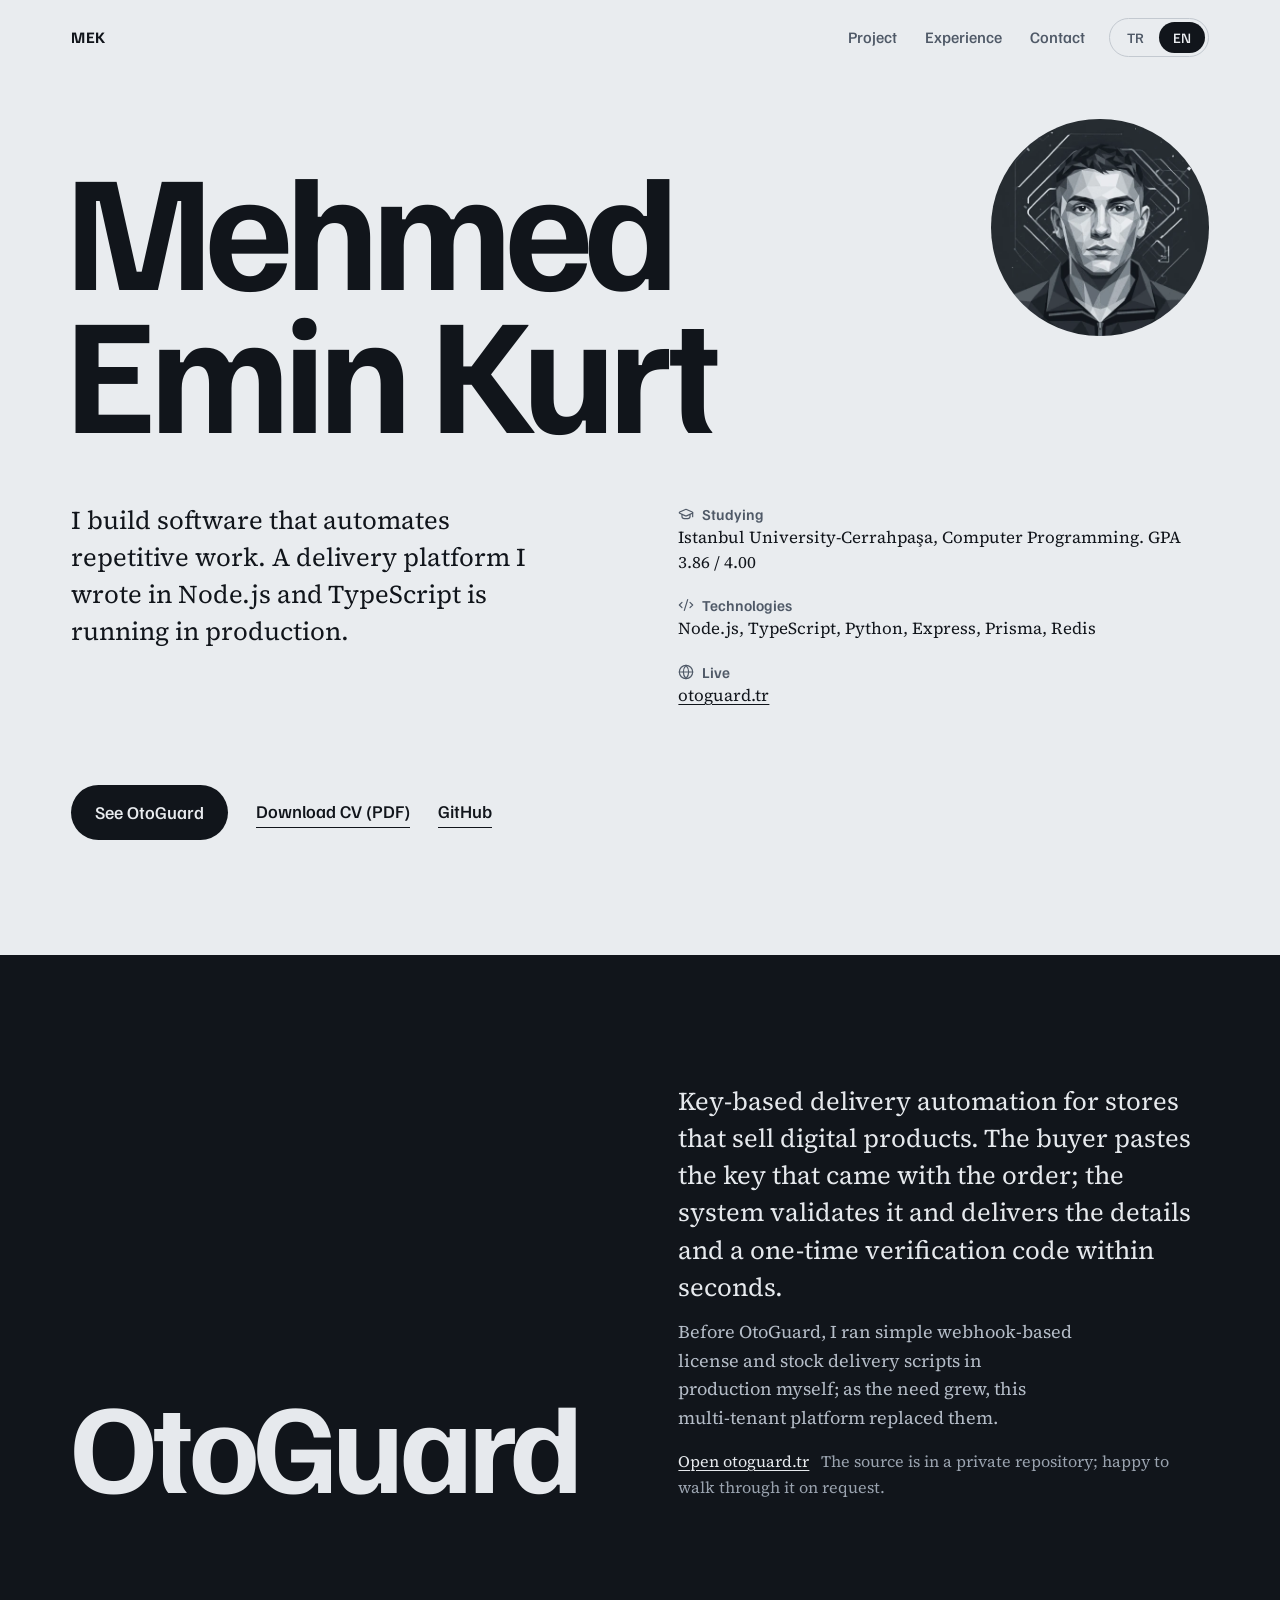
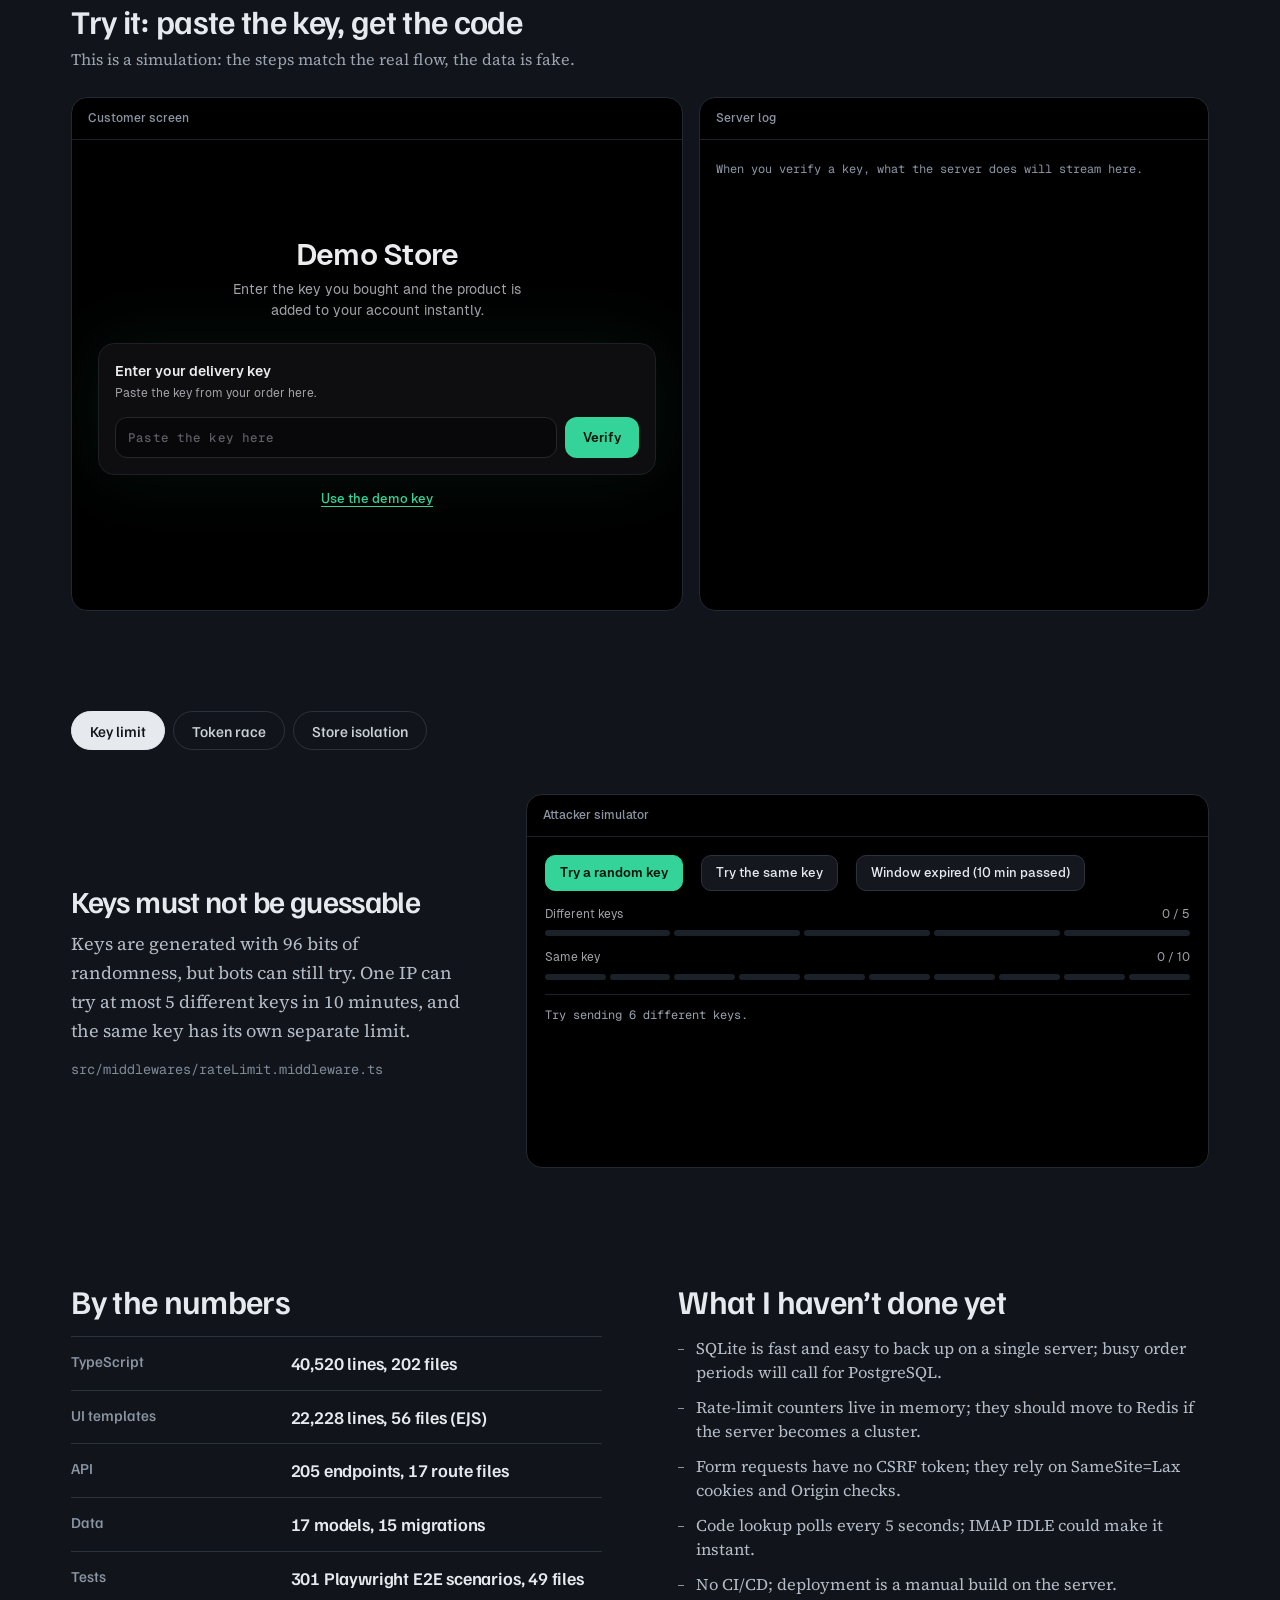
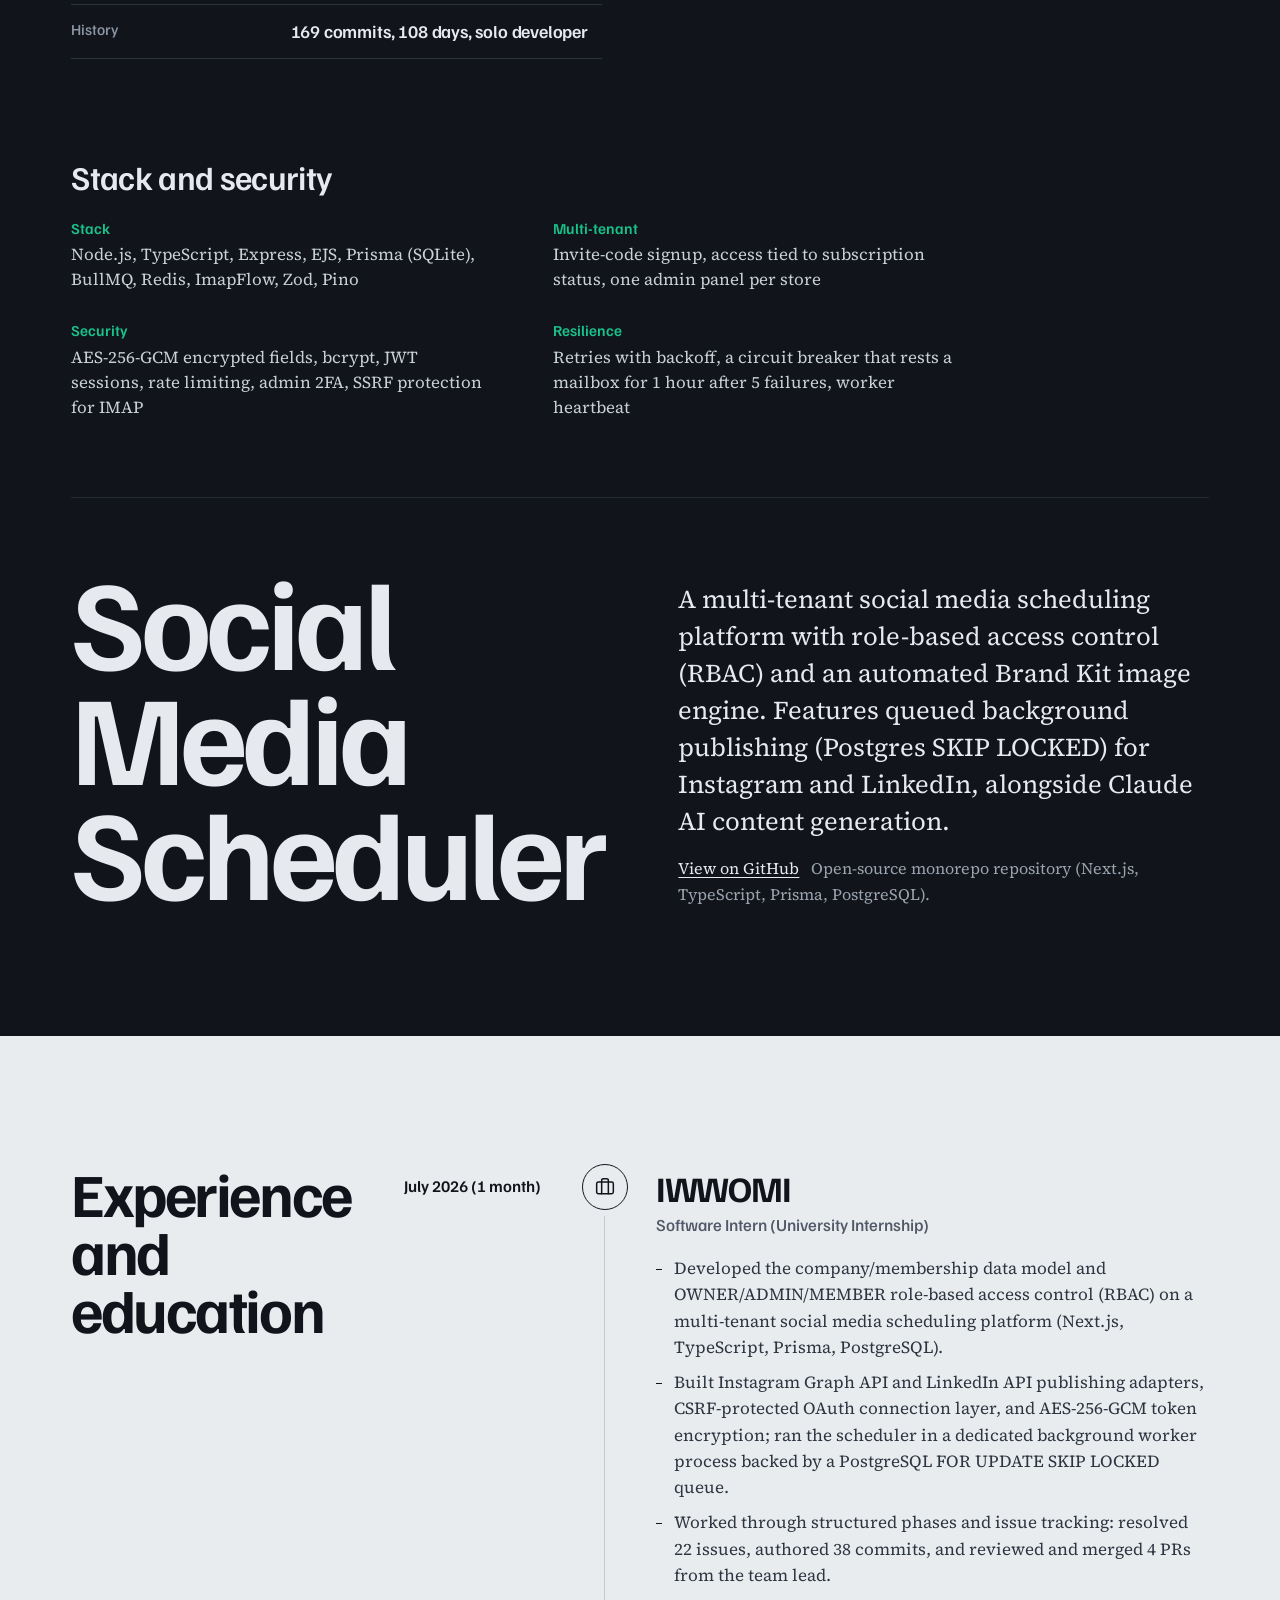
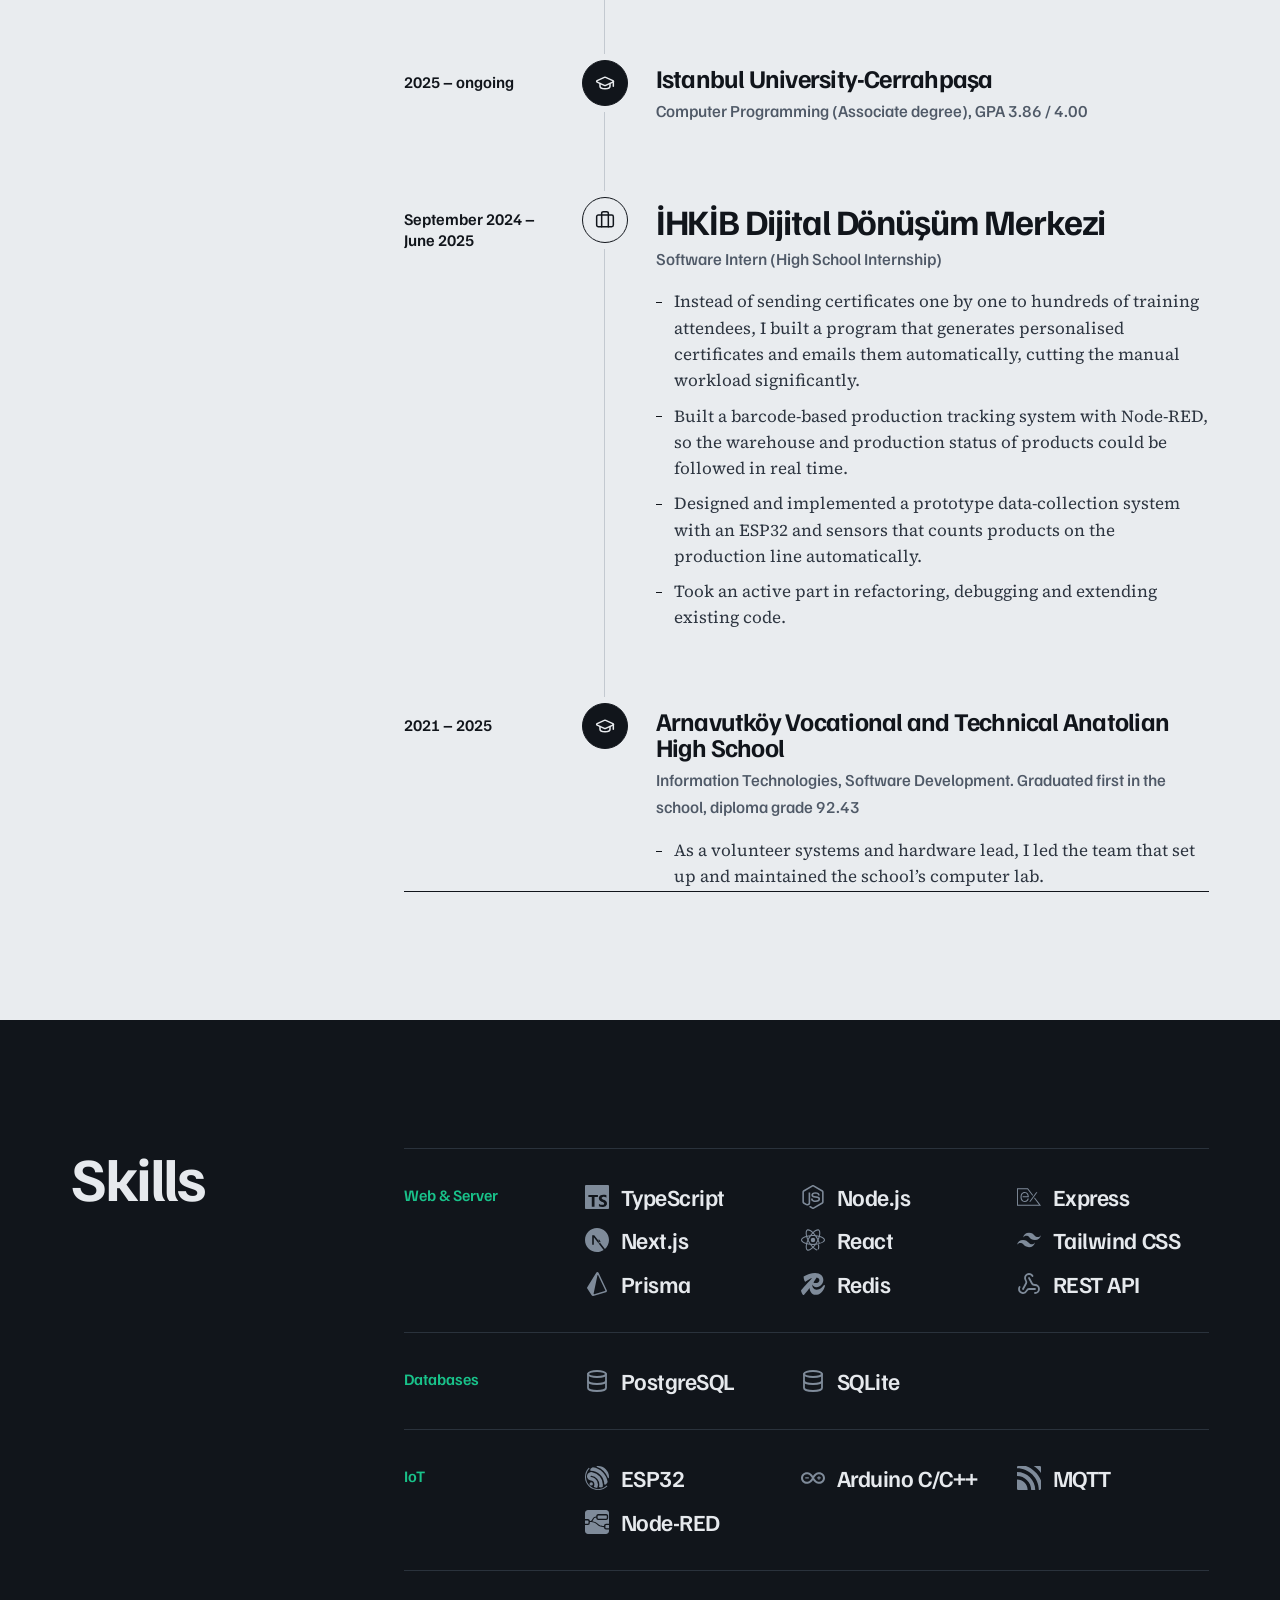
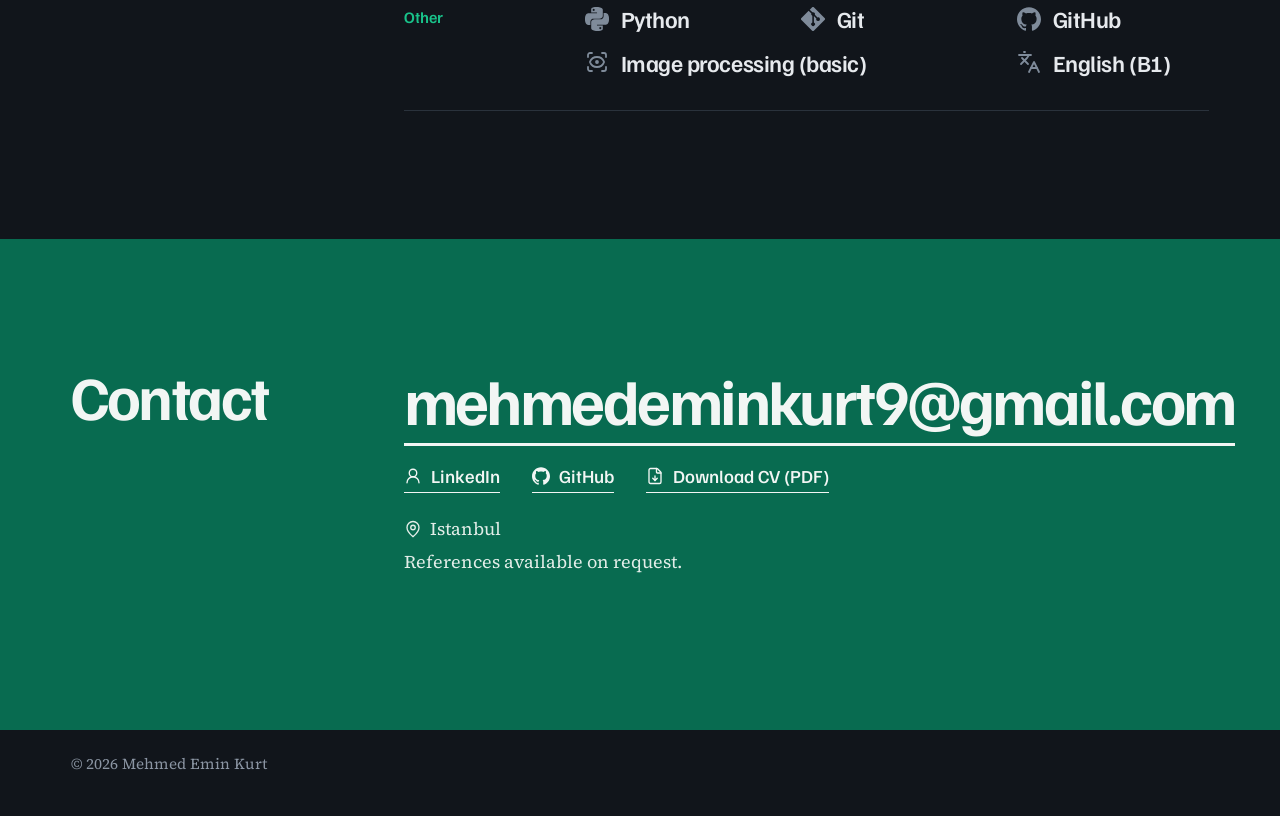
==== commit 8012356b: "feat: DDM linkini guncelle, CV dosyasini yenile, OtoGuard bolumune aciklama ekle" ====
--- a/index.html
+++ b/index.html
@@ -78,6 +78,7 @@
       <h2>OtoGuard</h2>
       <div>
         <p class="lead" data-i18n="p_lead">Dijital ürün satan mağazalar için anahtar tabanlı teslimat otomasyonu. Alıcı siparişle gelen anahtarı yapıştırır; sistem anahtarı doğrular, teslimat bilgilerini ve tek kullanımlık doğrulama kodunu birkaç saniye içinde iletir.</p>
+        <p style="margin-top:12px;color:#b4bcc7;max-width:40ch;line-height:1.6" data-i18n="p_story">OtoGuard'dan önce webhook tabanlı basit lisans ve stok teslimat programlarını canlıda kendim kullandım; ihtiyaç büyüyünce yerini çok kiracılı bu platform aldı.</p>
         <p class="note"><a href="https://otoguard.tr" rel="noopener" data-i18n="p_open">otoguard.tr'yi aç</a> <span data-i18n="p_private">Kaynak kod özel depoda; istenirse birlikte inceleyebiliriz.</span></p>
       </div>
     </div>
@@ -206,8 +207,7 @@
         <p class="tl-date" data-i18n="e2_w">Eylül 2024 – Haziran 2025</p>
         <span class="node"><svg class="nic" viewBox="0 0 24 24" fill="none" stroke="currentColor" stroke-width="1.8" stroke-linecap="round" stroke-linejoin="round" aria-hidden="true"><path d="M16 20V4a2 2 0 0 0-2-2h-4a2 2 0 0 0-2 2v16" /> <rect width="20" height="14" x="2" y="6" rx="2" /></svg></span>
         <div class="tl-body">
-          <!-- NOT: https://www.ddmturkiye.org/ adresi 401 Basic Auth dönebilir; tarayıcıda kontrol edilecek -->
-          <h3><a href="https://www.ddmturkiye.org/" rel="noopener">İHKİB Dijital Dönüşüm Merkezi</a></h3>
+          <h3><a href="https://www.ddm.org.tr/" rel="noopener">İHKİB Dijital Dönüşüm Merkezi</a></h3>
           <p class="role" data-i18n="e2_r">Yazılım Stajyeri (Lise Stajı)</p>
           <ul><li data-i18n="e2_1">Eğitimlere katılan yüzlerce kişiye tek tek sertifika göndermek yerine, isimlere özel sertifika oluşturan ve otomatik e-posta gönderen bir program geliştirdim; manuel iş yükü önemli ölçüde azaldı.</li><li data-i18n="e2_2">Node-RED ile barkod tabanlı bir üretim takip sistemi geliştirdim; ürünlerin depo ve üretim durumu gerçek zamanlı izlenebildi.</li><li data-i18n="e2_3">ESP32 ve sensör entegrasyonuyla, üretim hattındaki ürün sayısını otomatik izleyen bir prototip veri toplama sistemi tasarladım ve uyguladım.</li><li data-i18n="e2_4">Mevcut kodları düzenleme, hata ayıklama ve ihtiyaçlara göre geliştirme süreçlerinde aktif görev aldım.</li></ul>
         </div>
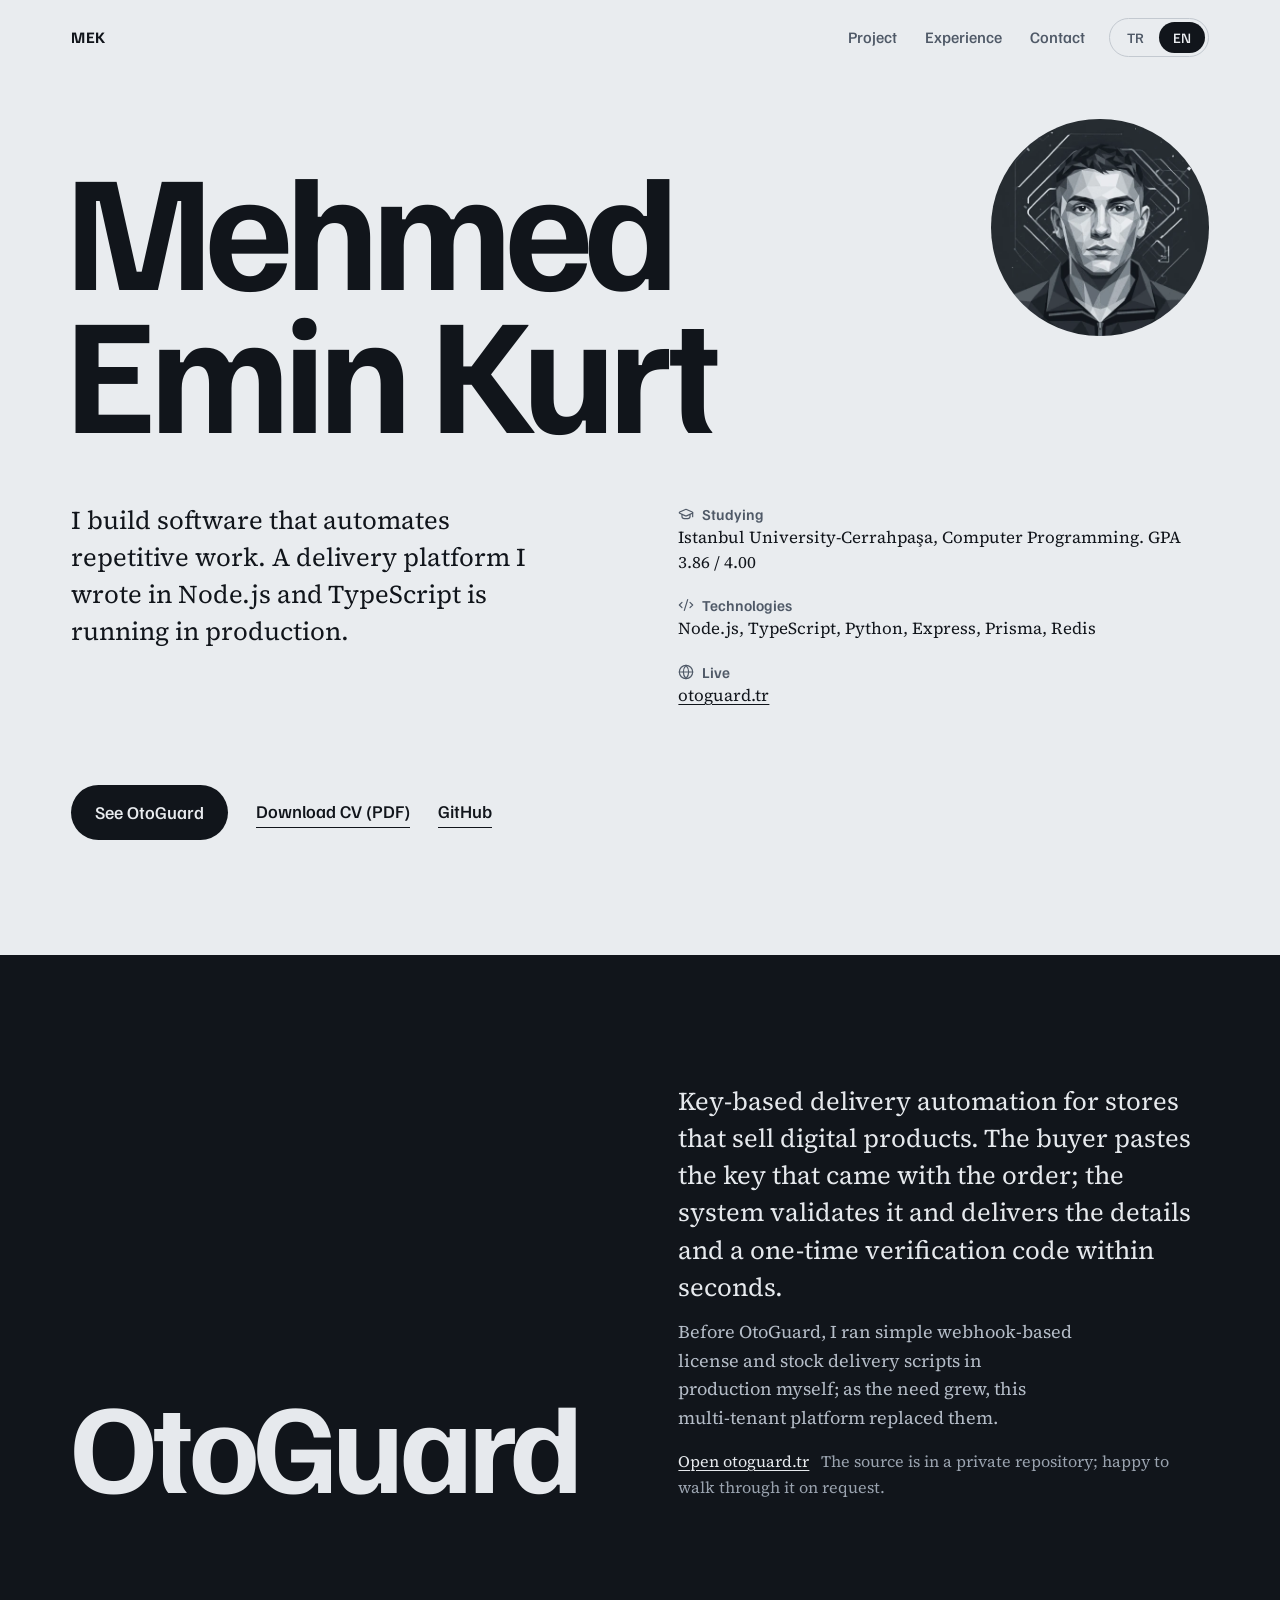
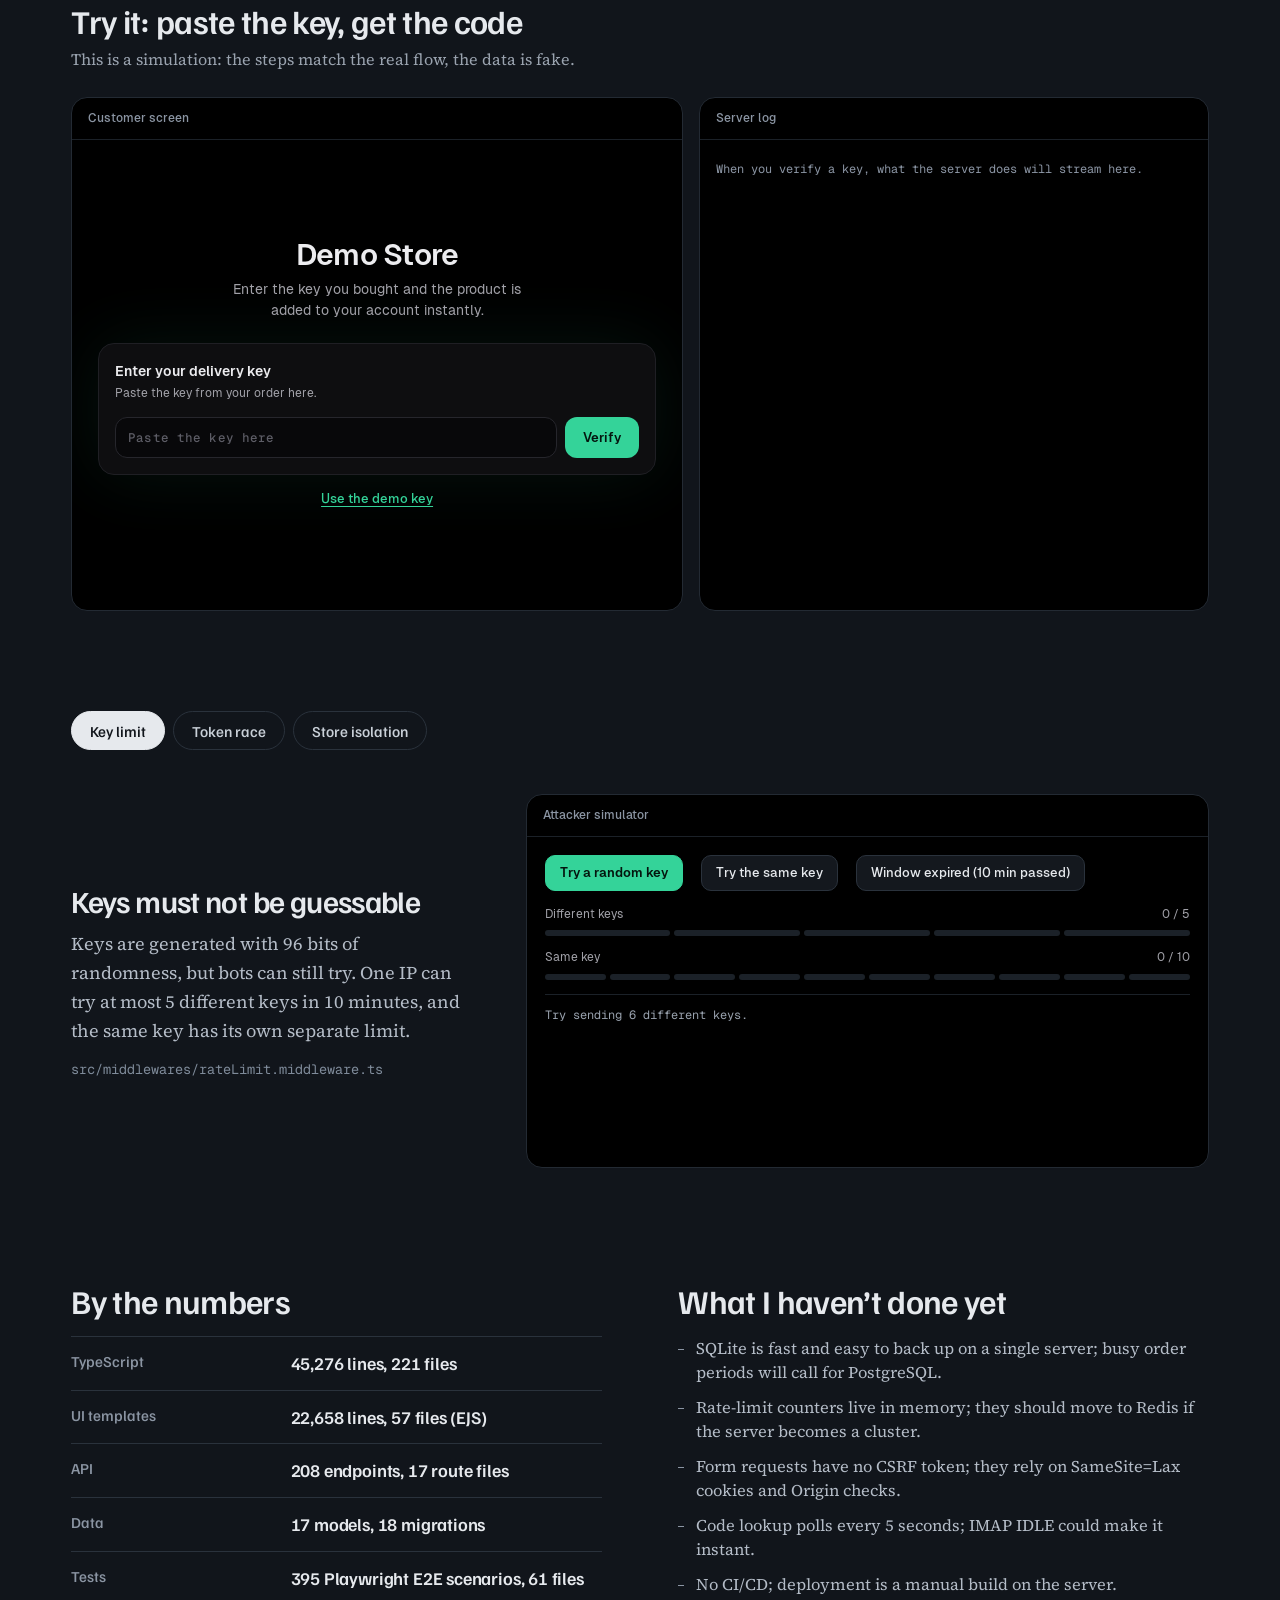
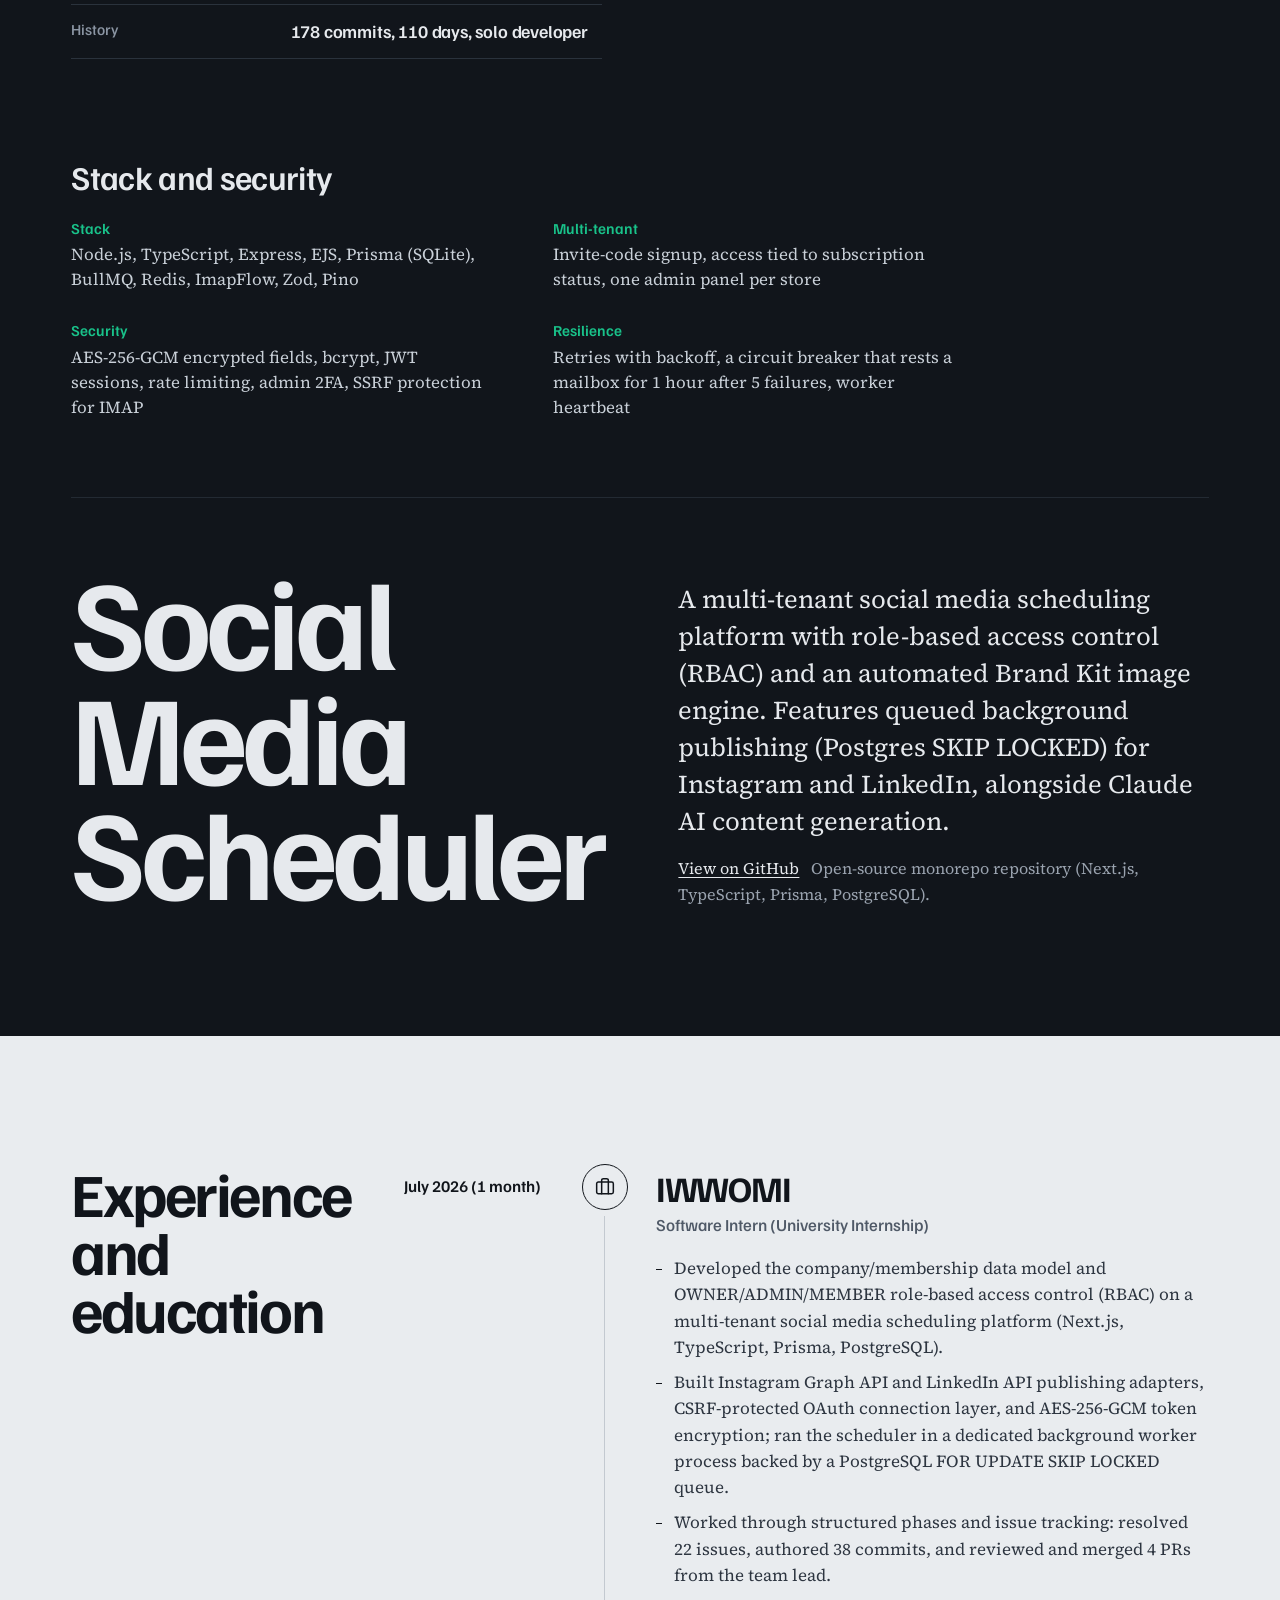
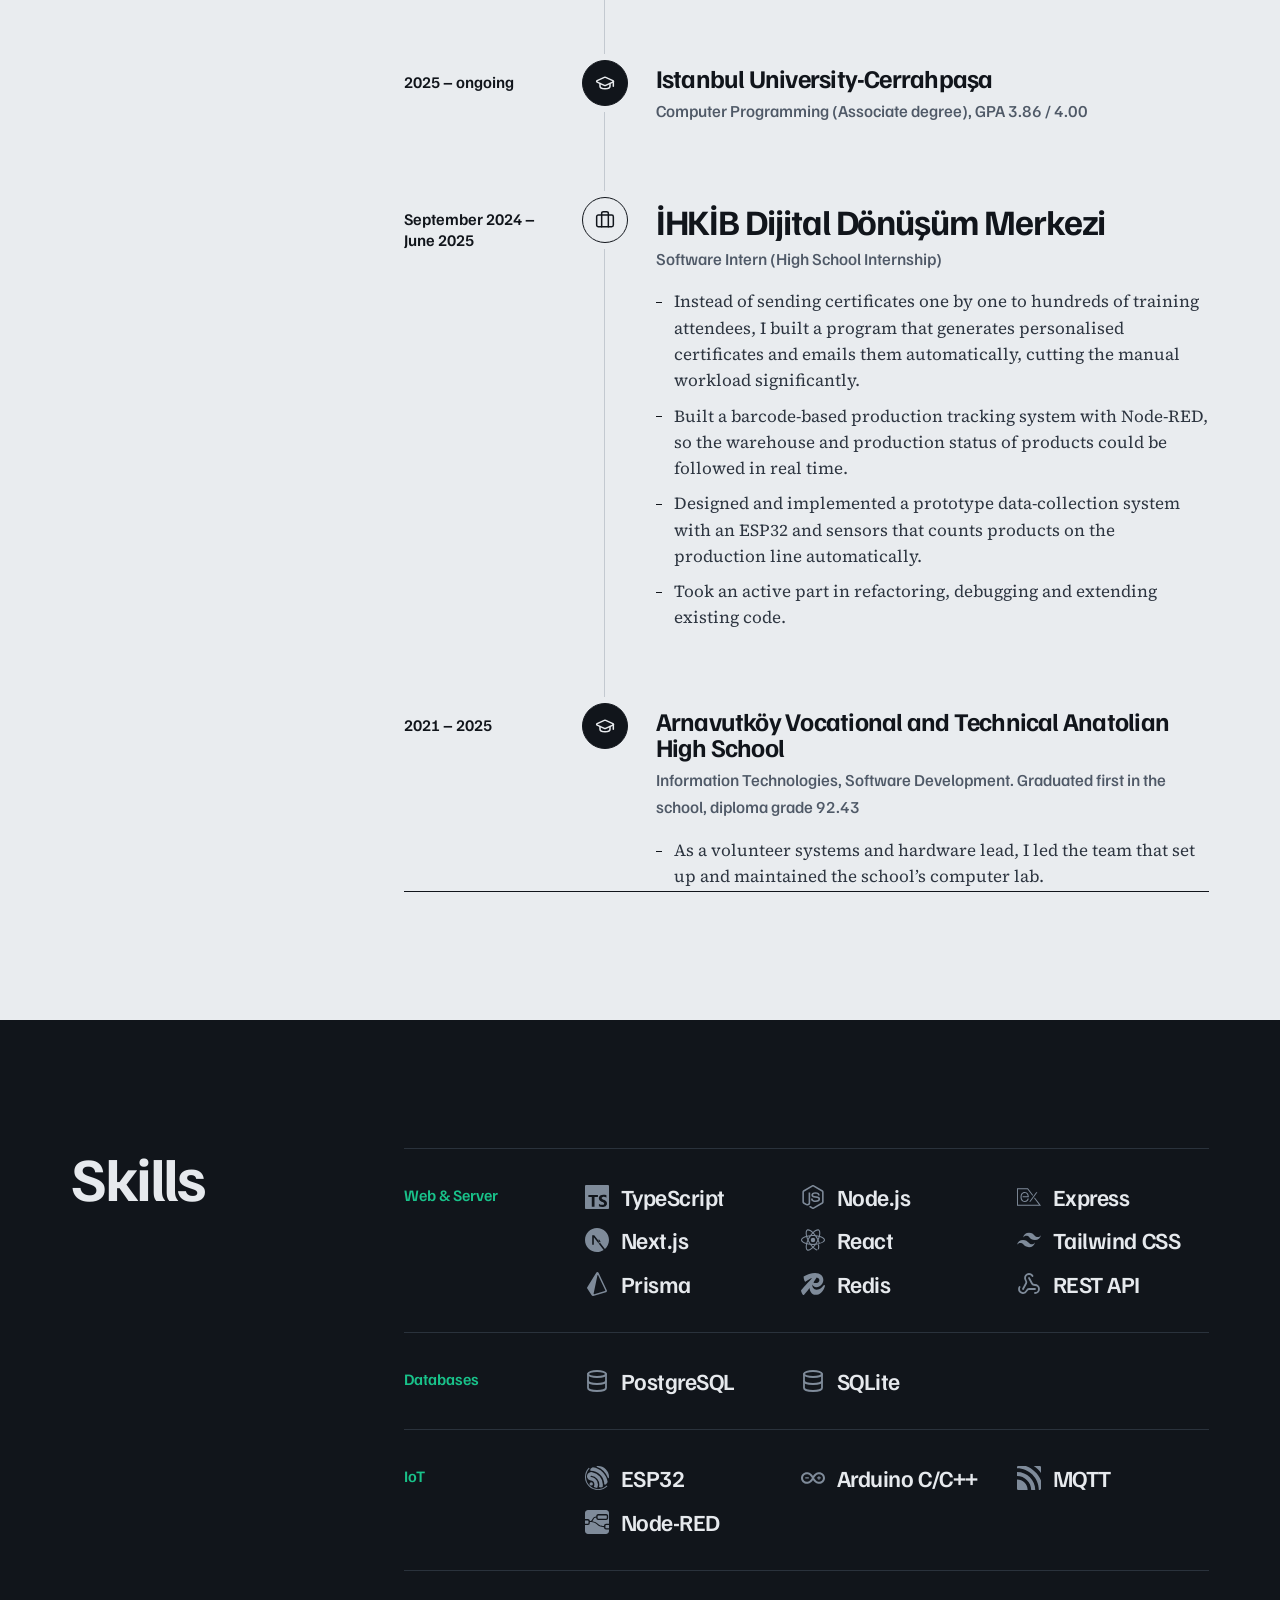
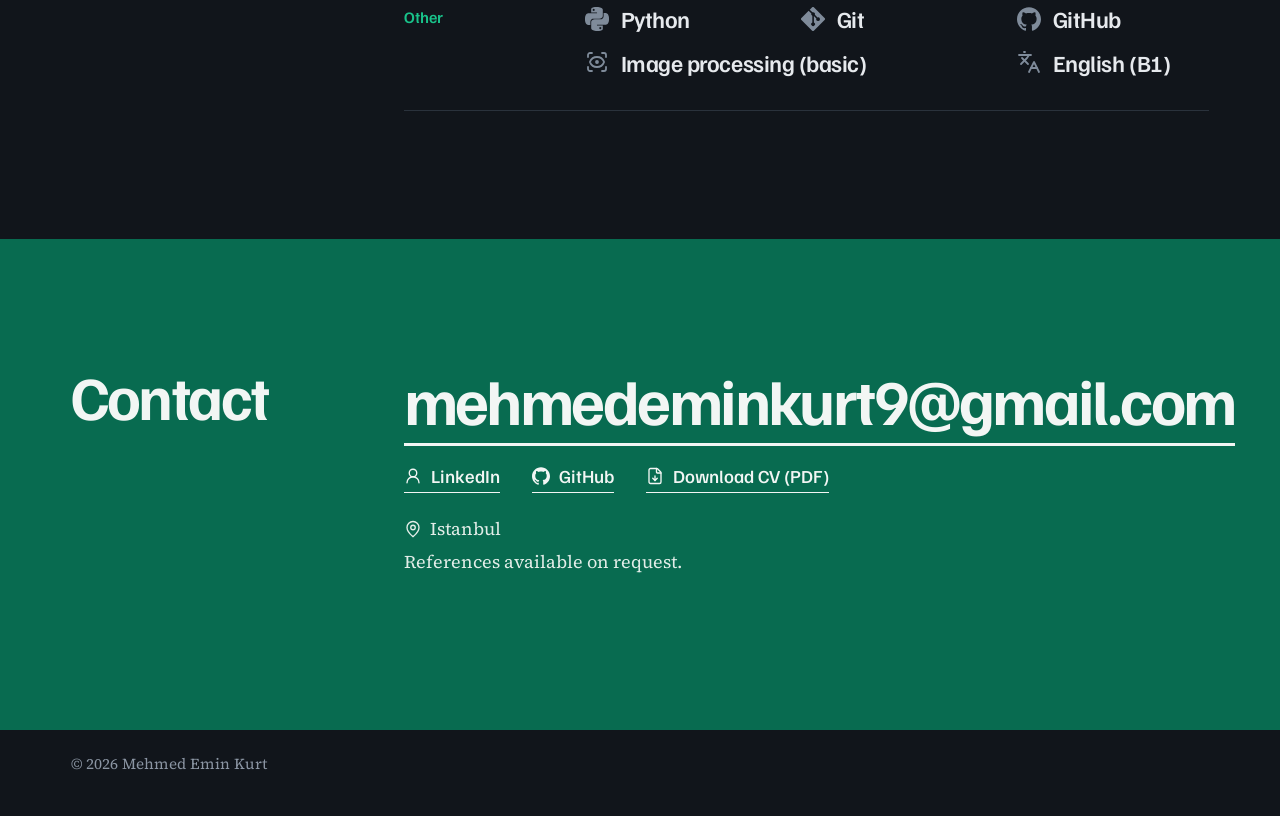
==== commit b8563282: "feat(stats): update stats to latest metrics and add cache no-cache to fetch" ====
--- a/index.html
+++ b/index.html
@@ -144,12 +144,12 @@
       <div class="ledger">
         <h3 data-i18n="n_h">Sayılarla</h3>
         <dl>
-          <div><dt data-i18n="n1_k">TypeScript</dt><dd data-i18n="n1_v">40.520 satır, 202 dosya</dd></div>
-          <div><dt data-i18n="n2_k">Arayüz şablonları</dt><dd data-i18n="n2_v">22.228 satır, 56 dosya (EJS)</dd></div>
-          <div><dt data-i18n="n3_k">API</dt><dd data-i18n="n3_v">205 endpoint, 17 rota dosyası</dd></div>
-          <div><dt data-i18n="n4_k">Veri</dt><dd data-i18n="n4_v">17 model, 15 migration</dd></div>
-          <div><dt data-i18n="n5_k">Test</dt><dd data-i18n="n5_v">301 Playwright E2E senaryosu, 49 dosya</dd></div>
-          <div><dt data-i18n="n6_k">Geçmiş</dt><dd data-i18n="n6_v">169 commit, 108 gün, tek geliştirici</dd></div>
+          <div><dt data-i18n="n1_k">TypeScript</dt><dd data-i18n="n1_v">45.276 satır, 221 dosya</dd></div>
+          <div><dt data-i18n="n2_k">Arayüz şablonları</dt><dd data-i18n="n2_v">22.658 satır, 57 dosya (EJS)</dd></div>
+          <div><dt data-i18n="n3_k">API</dt><dd data-i18n="n3_v">208 endpoint, 17 rota dosyası</dd></div>
+          <div><dt data-i18n="n4_k">Veri</dt><dd data-i18n="n4_v">17 model, 18 migration</dd></div>
+          <div><dt data-i18n="n5_k">Test</dt><dd data-i18n="n5_v">395 Playwright E2E senaryosu, 61 dosya</dd></div>
+          <div><dt data-i18n="n6_k">Geçmiş</dt><dd data-i18n="n6_v">178 commit, 110 gün, tek geliştirici</dd></div>
         </dl>
       </div>
       <div class="limits">
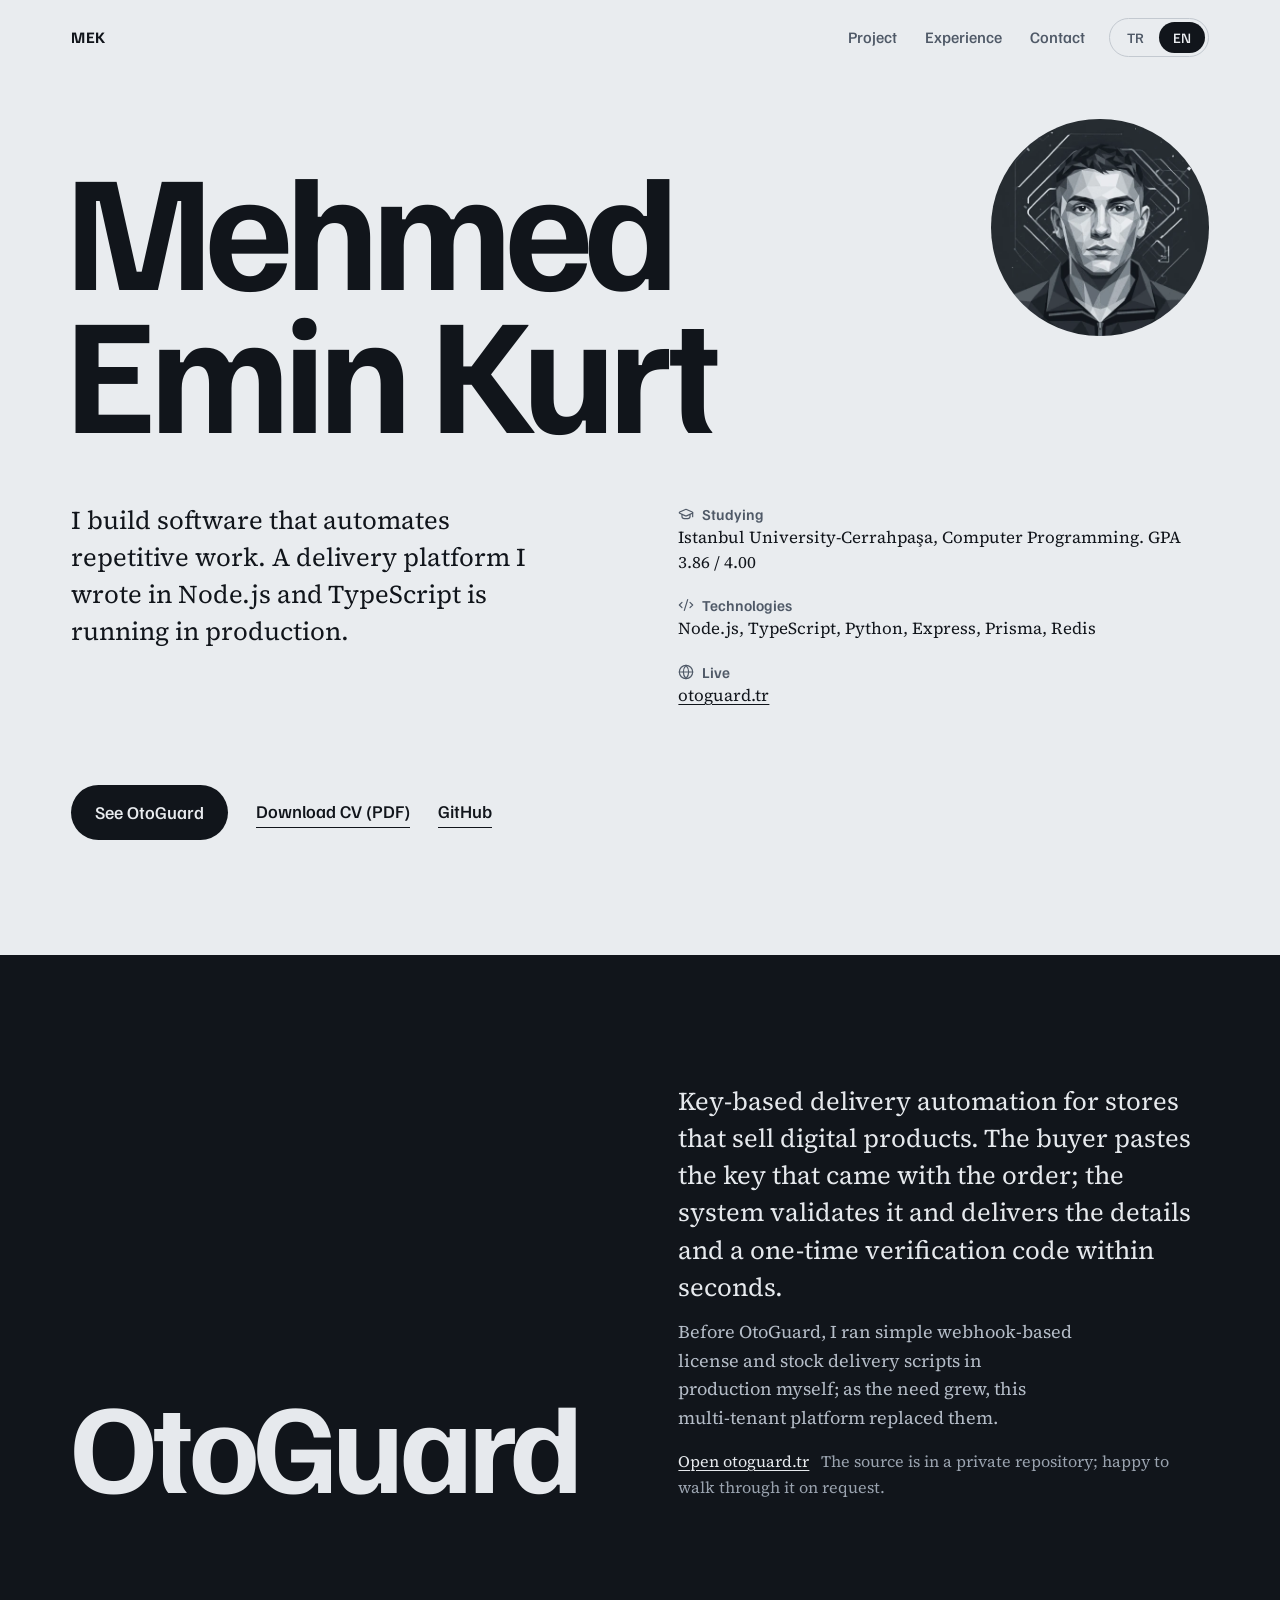
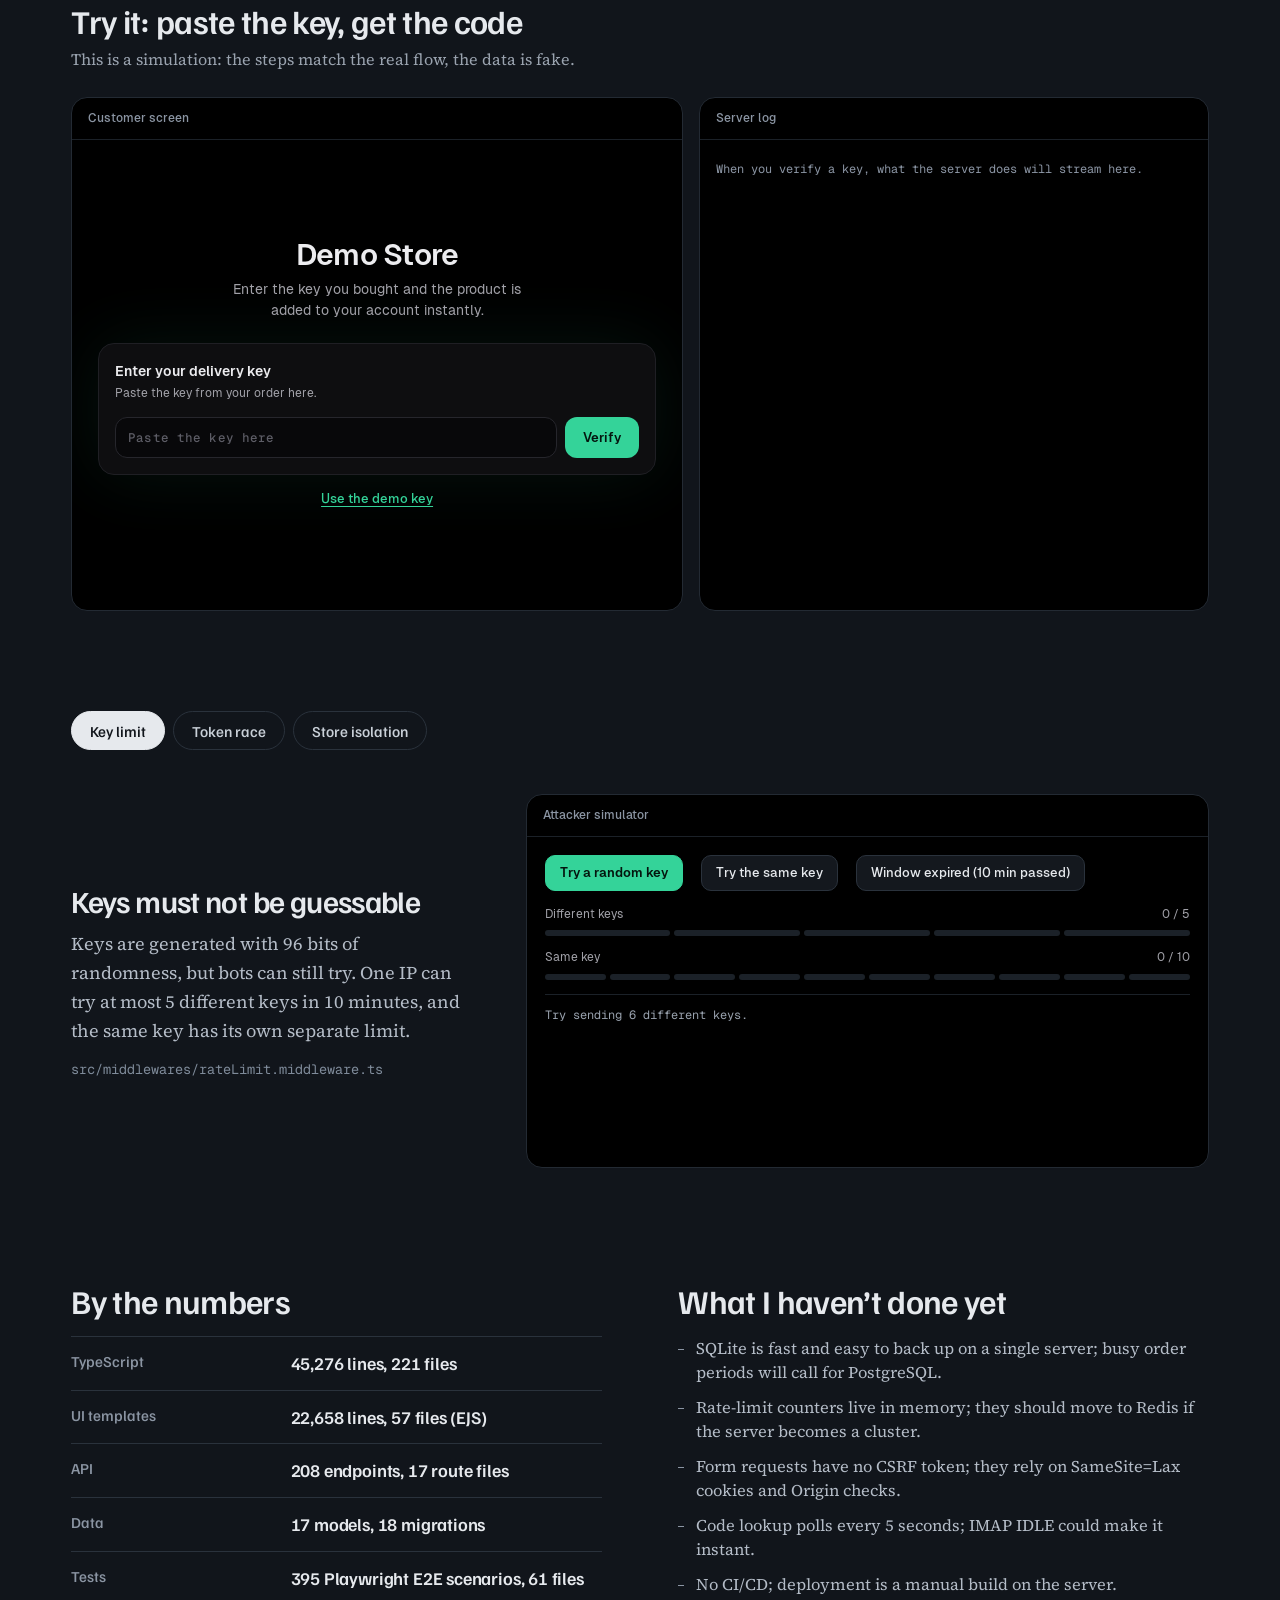
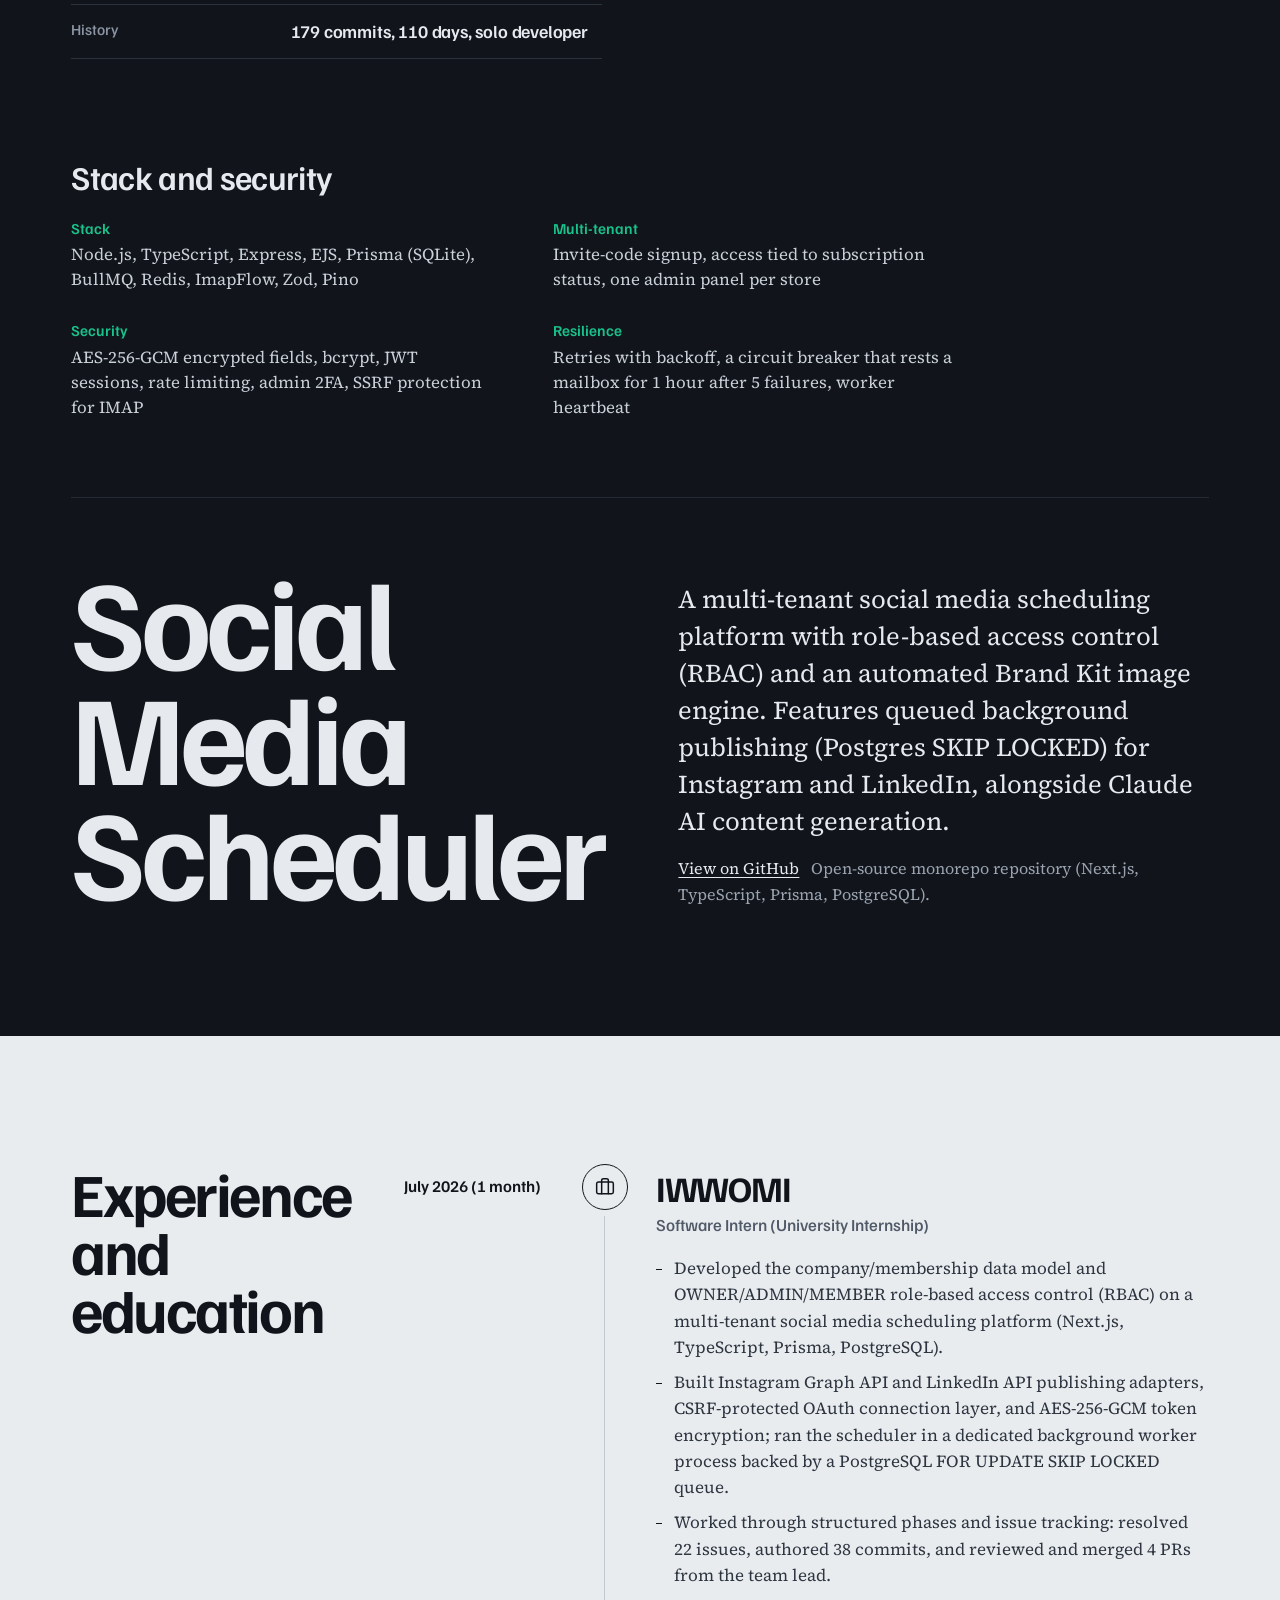
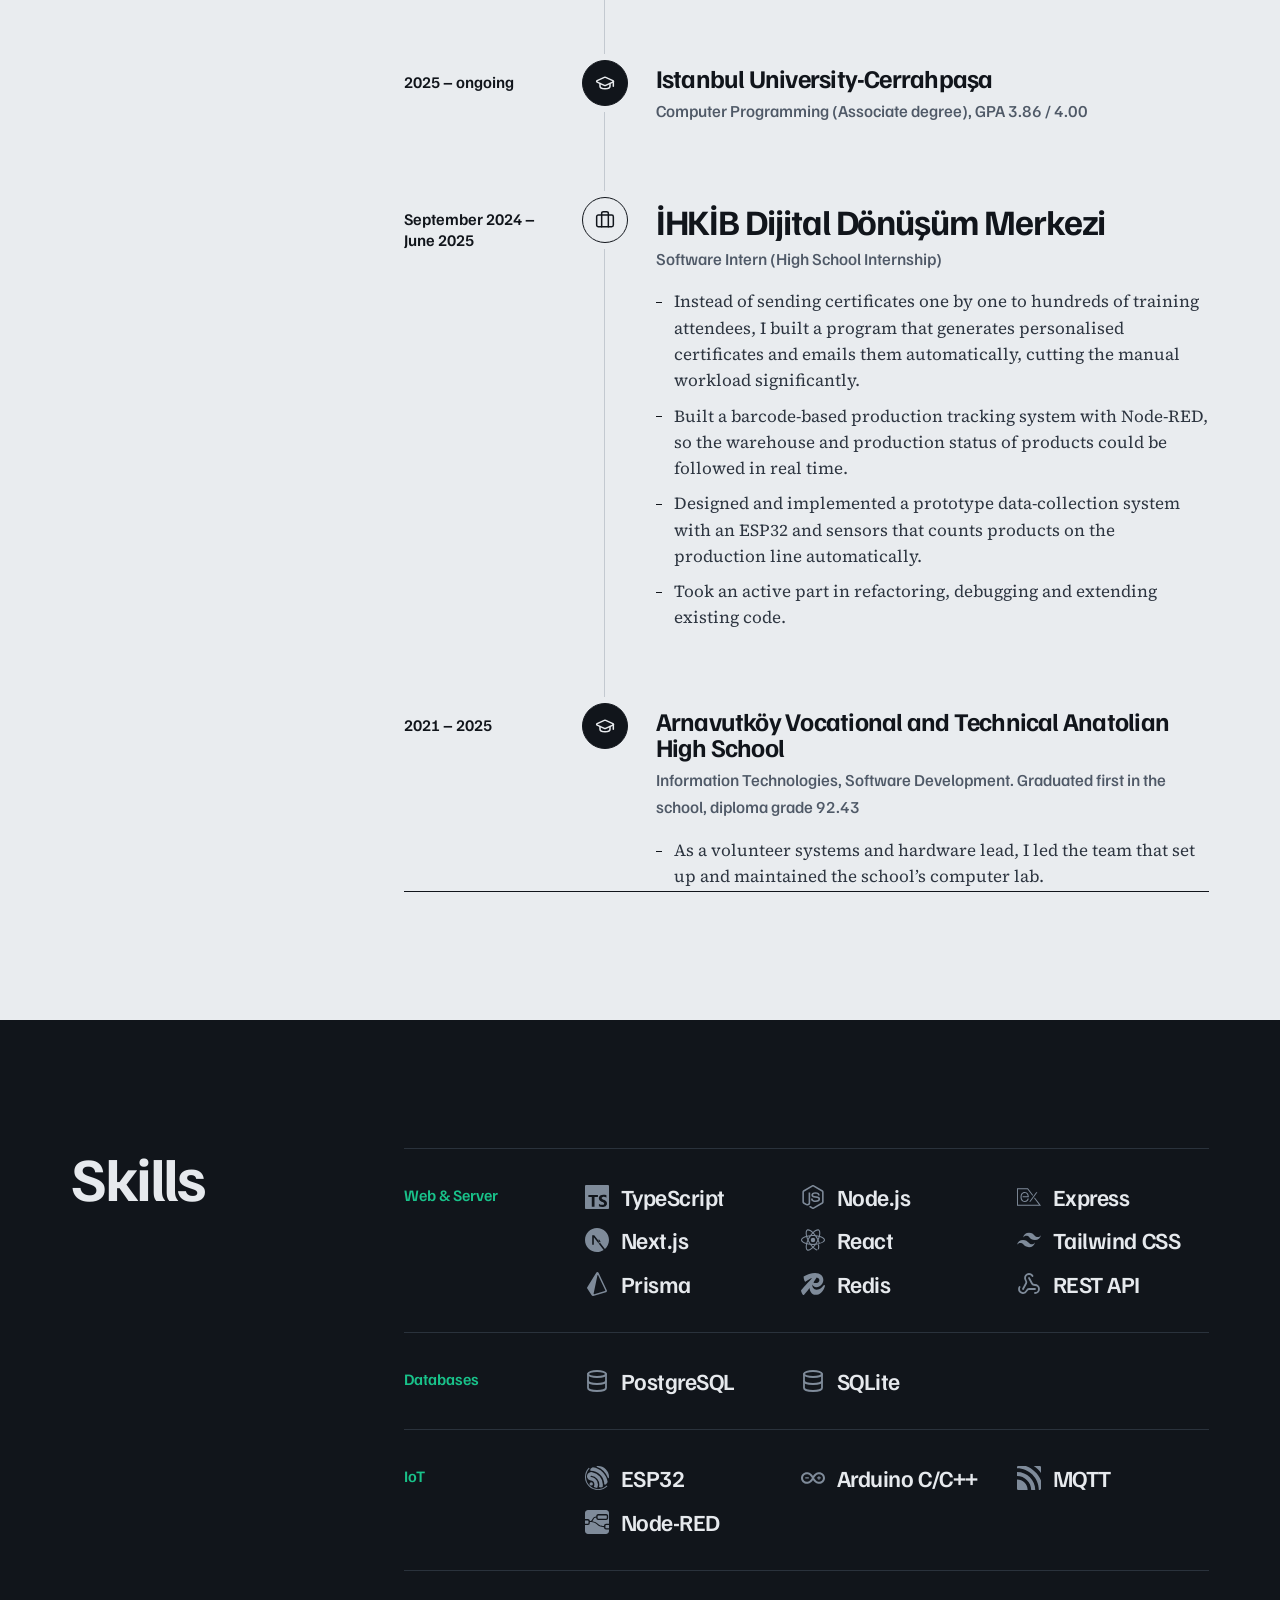
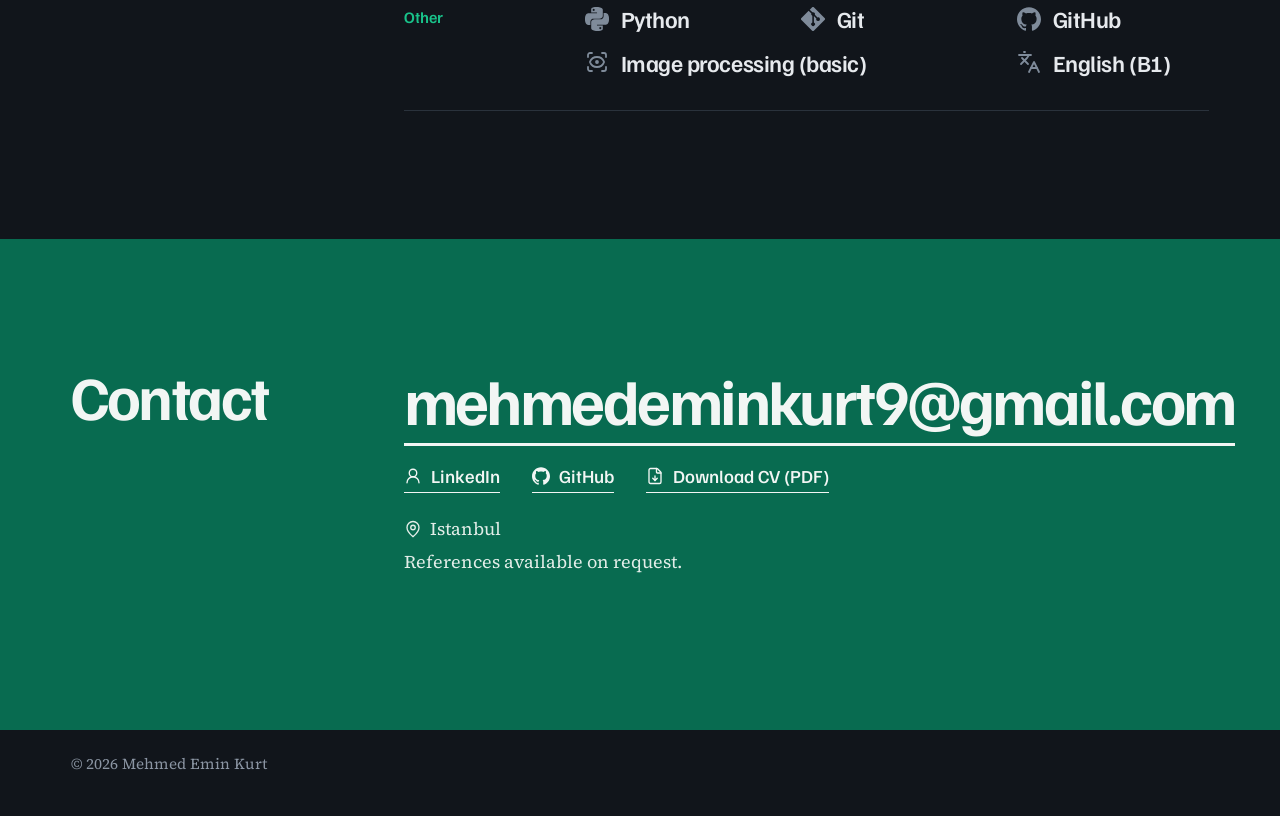
==== commit 967fae12: "fix(stats): sync commits count to 179" ====
--- a/index.html
+++ b/index.html
@@ -149,7 +149,7 @@
           <div><dt data-i18n="n3_k">API</dt><dd data-i18n="n3_v">208 endpoint, 17 rota dosyası</dd></div>
           <div><dt data-i18n="n4_k">Veri</dt><dd data-i18n="n4_v">17 model, 18 migration</dd></div>
           <div><dt data-i18n="n5_k">Test</dt><dd data-i18n="n5_v">395 Playwright E2E senaryosu, 61 dosya</dd></div>
-          <div><dt data-i18n="n6_k">Geçmiş</dt><dd data-i18n="n6_v">178 commit, 110 gün, tek geliştirici</dd></div>
+          <div><dt data-i18n="n6_k">Geçmiş</dt><dd data-i18n="n6_v">179 commit, 110 gün, tek geliştirici</dd></div>
         </dl>
       </div>
       <div class="limits">
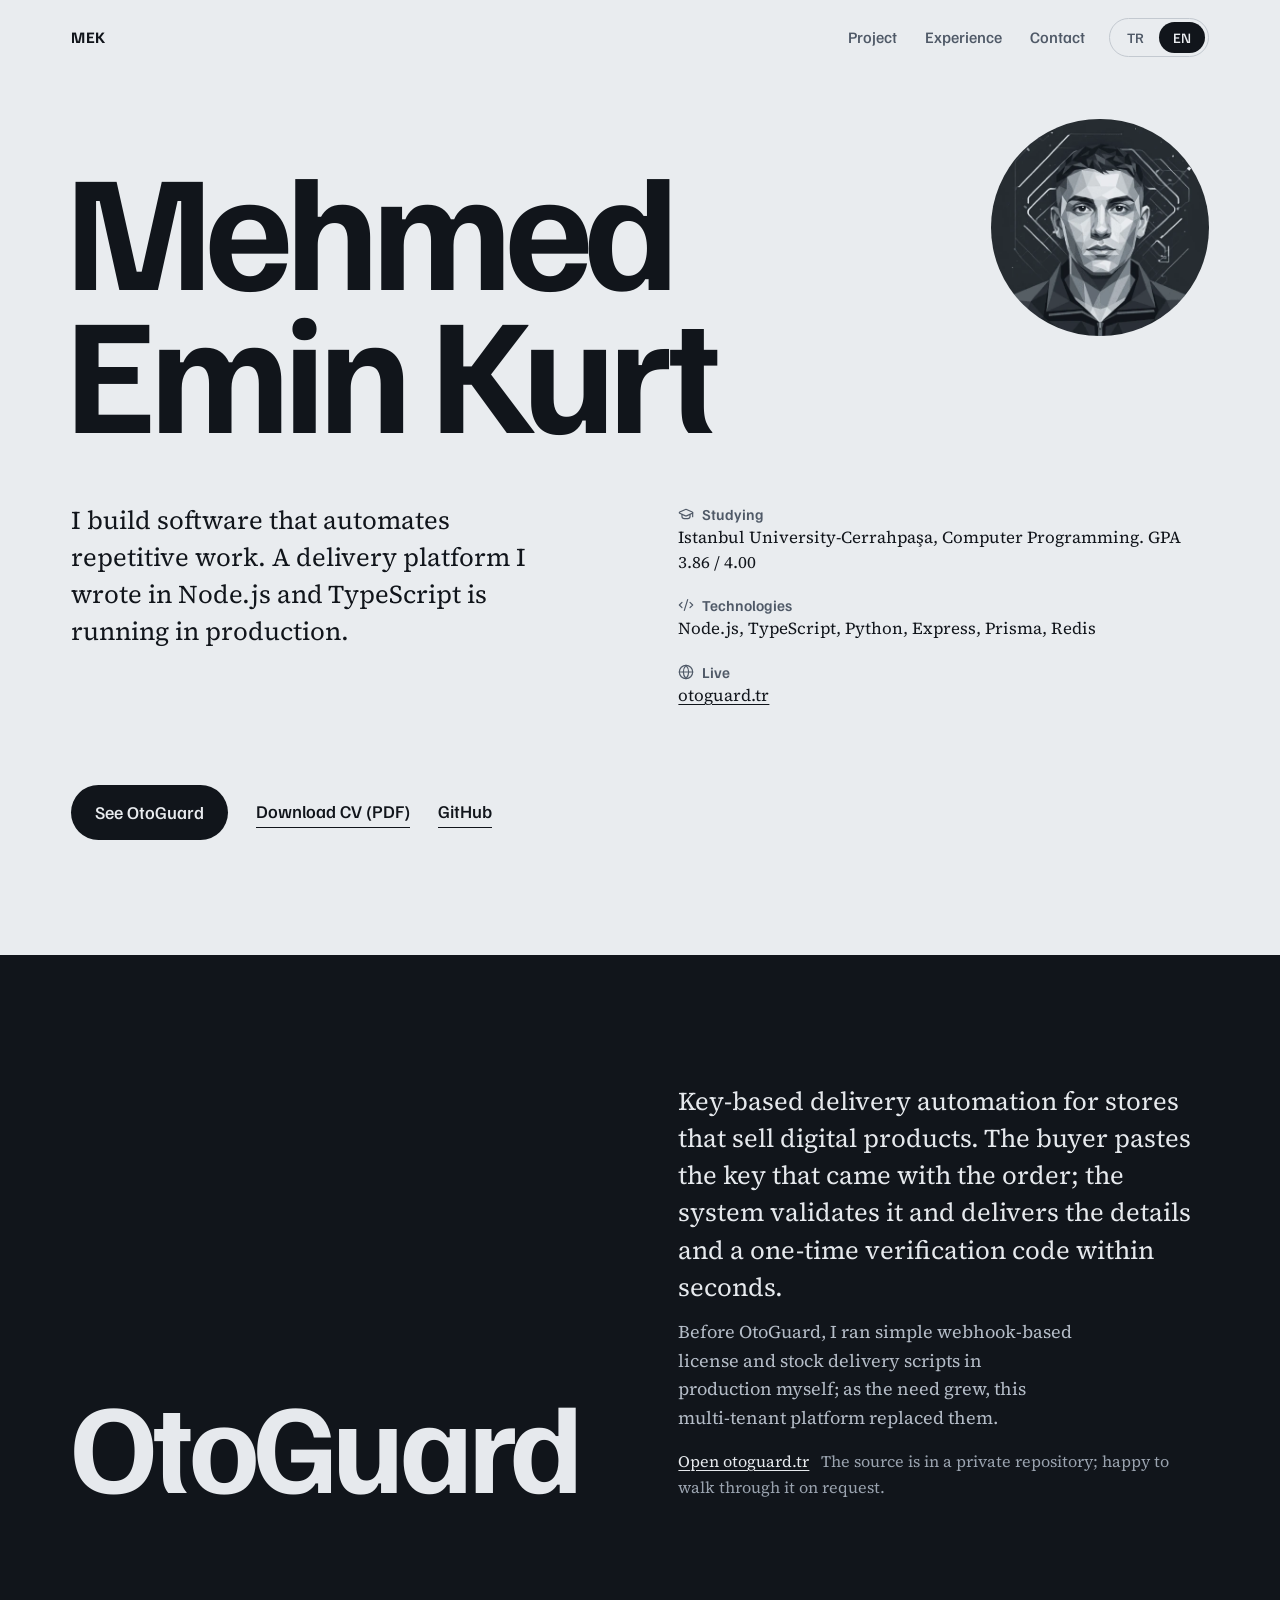
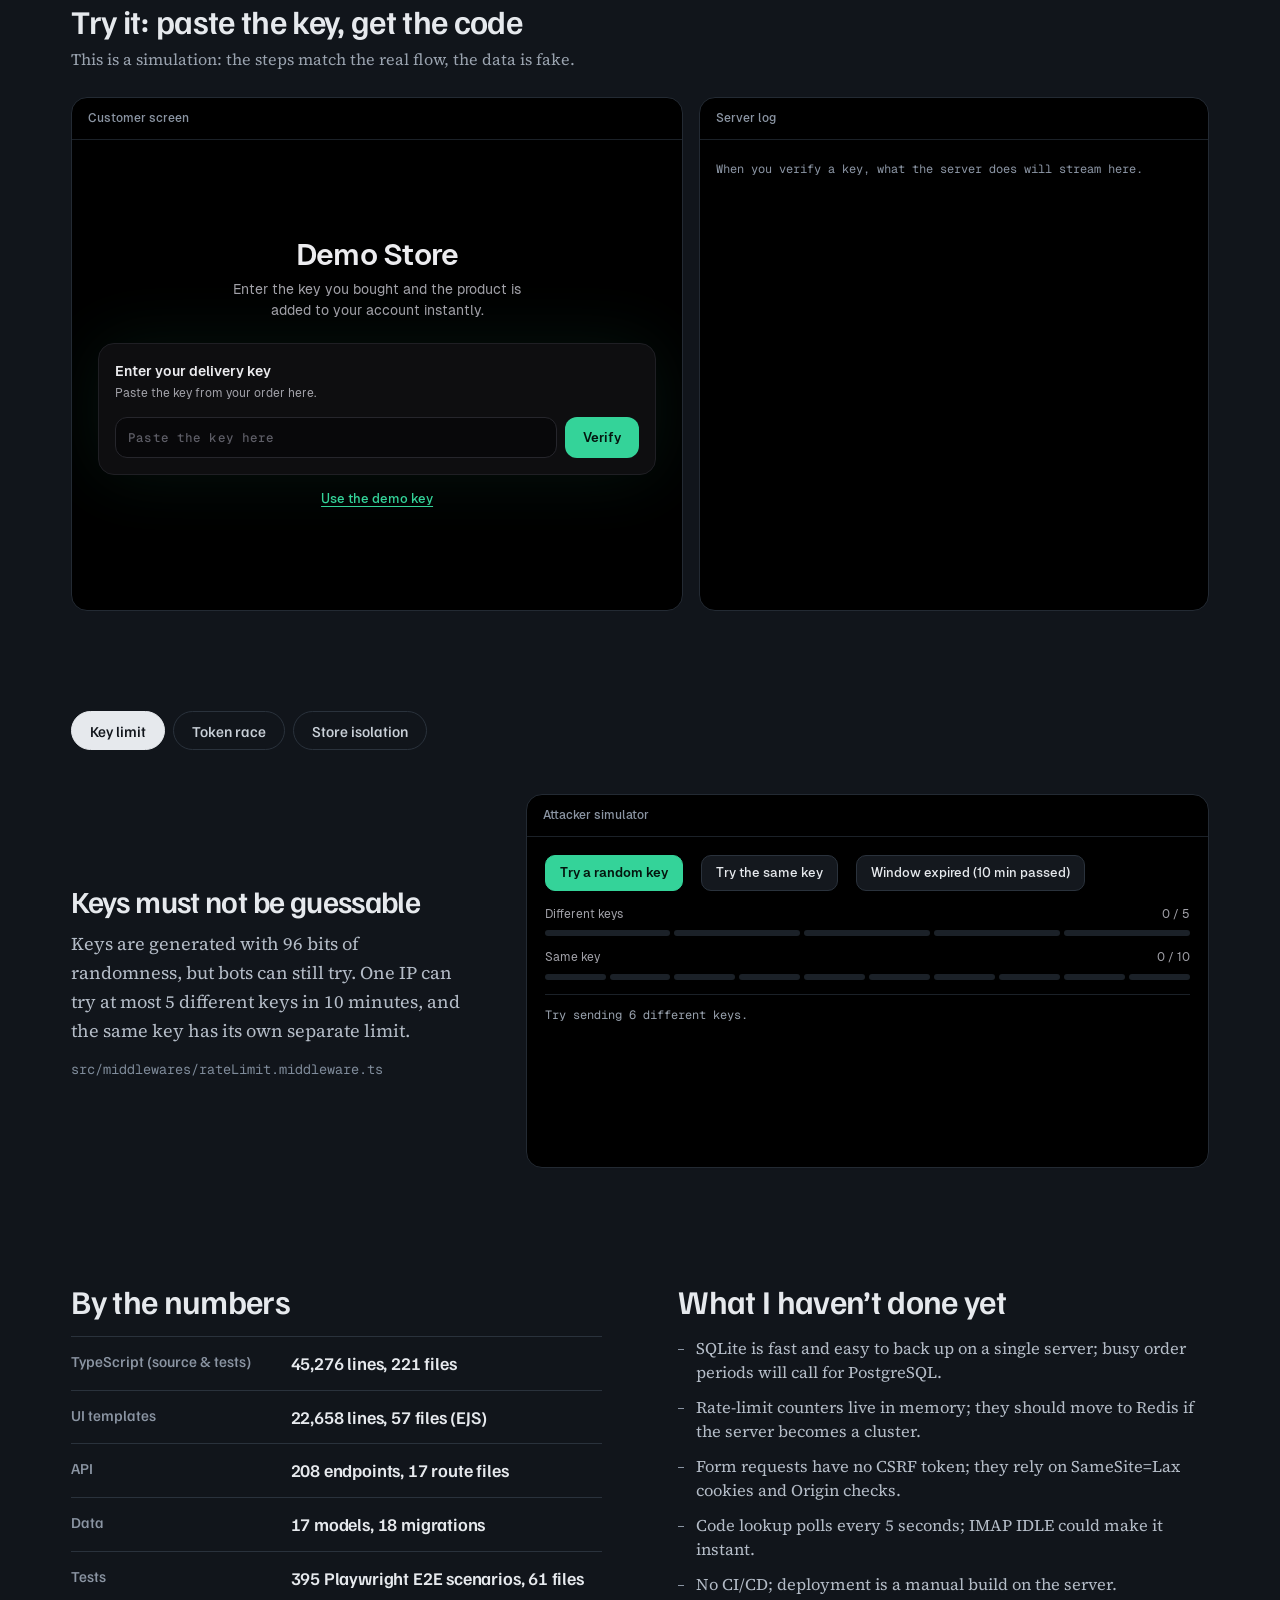
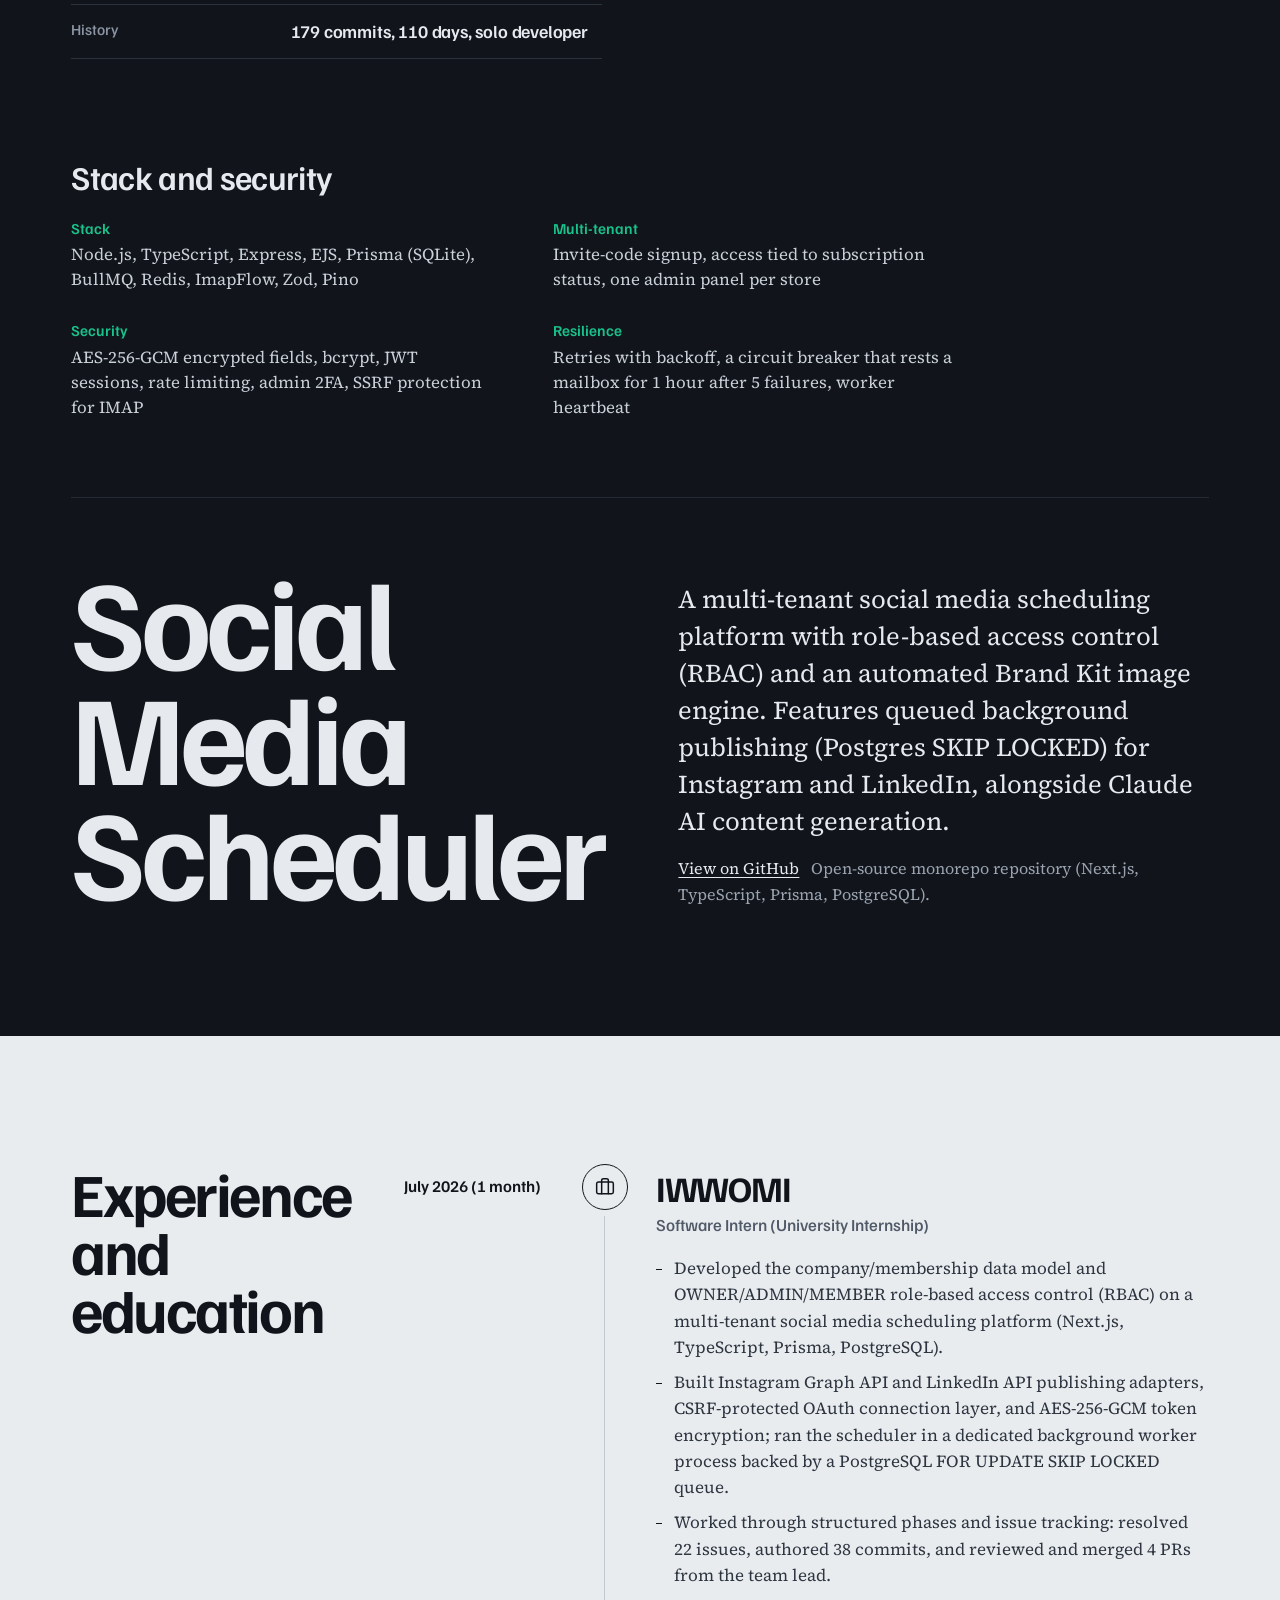
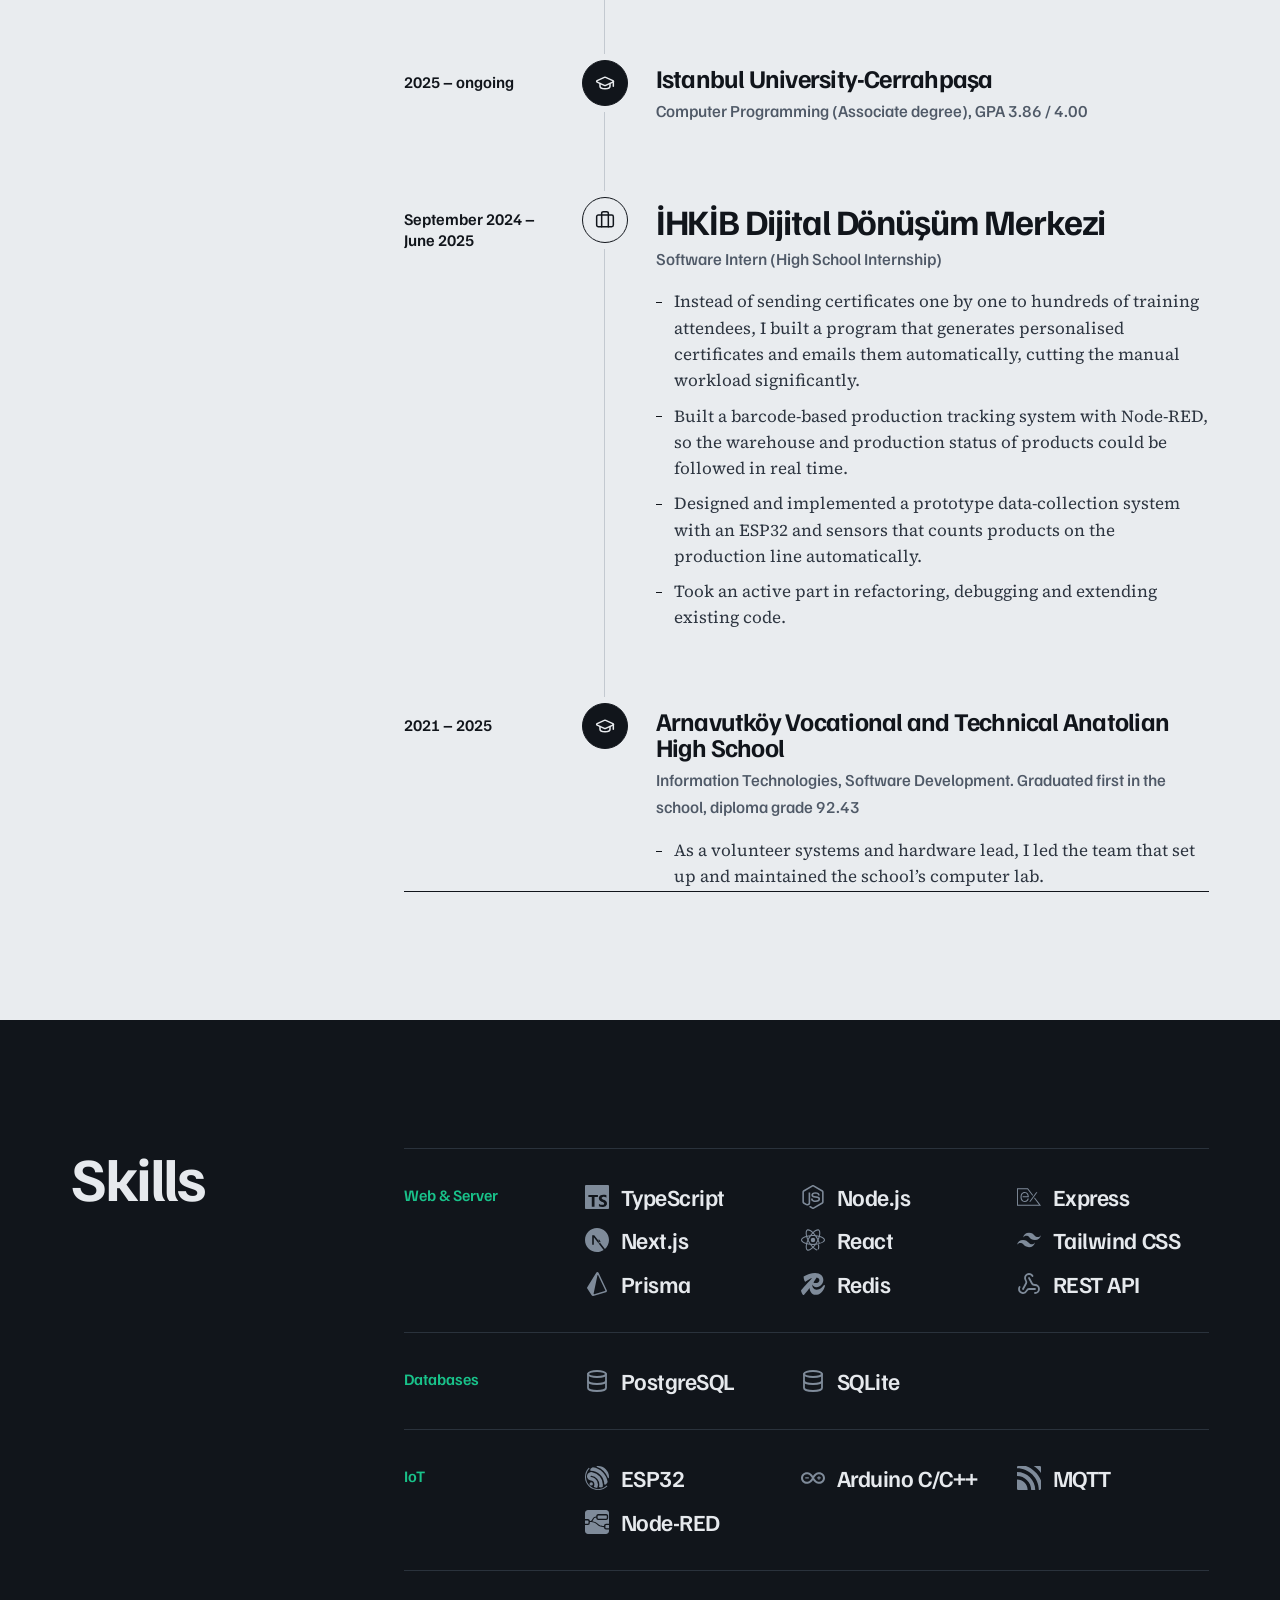
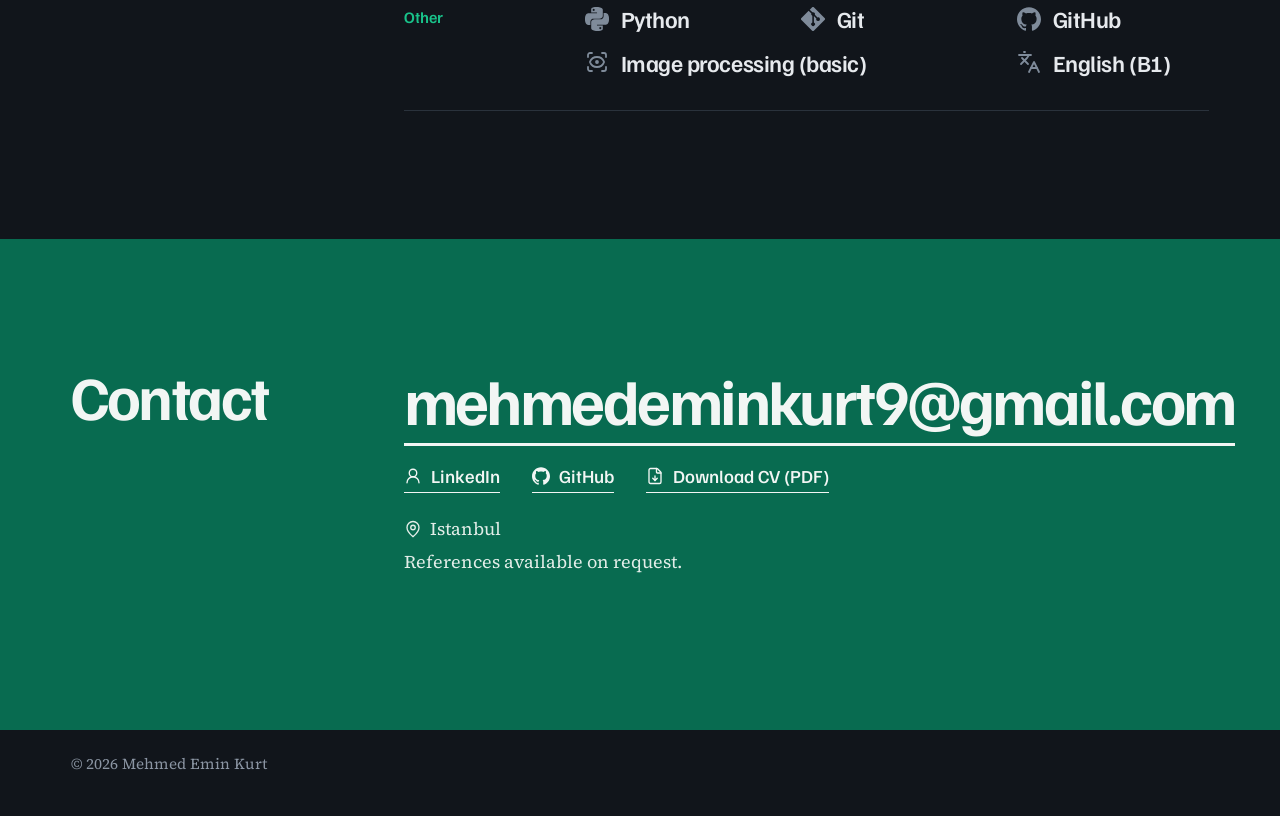
==== commit 6e39d905: "docs(stats): update TypeScript label to reflect source and tests" ====
--- a/index.html
+++ b/index.html
@@ -144,7 +144,7 @@
       <div class="ledger">
         <h3 data-i18n="n_h">Sayılarla</h3>
         <dl>
-          <div><dt data-i18n="n1_k">TypeScript</dt><dd data-i18n="n1_v">45.276 satır, 221 dosya</dd></div>
+          <div><dt data-i18n="n1_k">TypeScript (kaynak + test)</dt><dd data-i18n="n1_v">45.276 satır, 221 dosya</dd></div>
           <div><dt data-i18n="n2_k">Arayüz şablonları</dt><dd data-i18n="n2_v">22.658 satır, 57 dosya (EJS)</dd></div>
           <div><dt data-i18n="n3_k">API</dt><dd data-i18n="n3_v">208 endpoint, 17 rota dosyası</dd></div>
           <div><dt data-i18n="n4_k">Veri</dt><dd data-i18n="n4_v">17 model, 18 migration</dd></div>
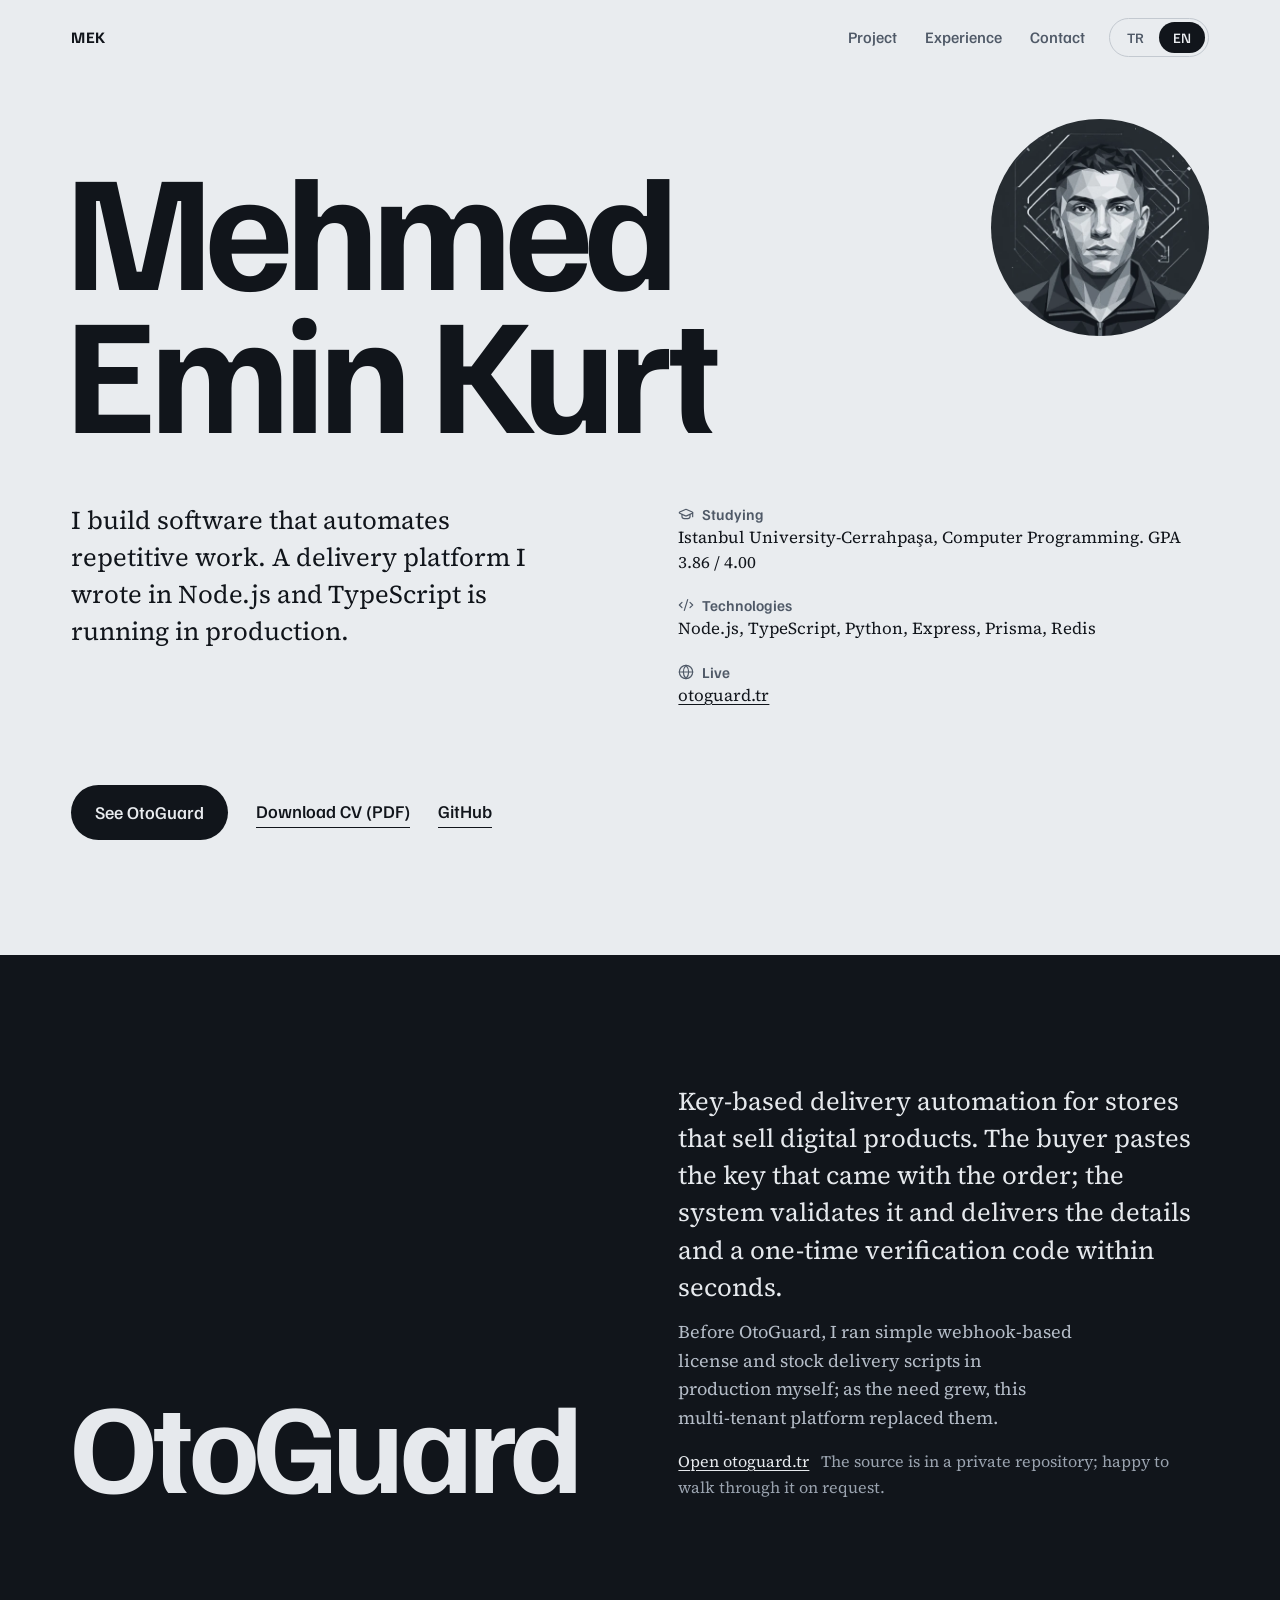
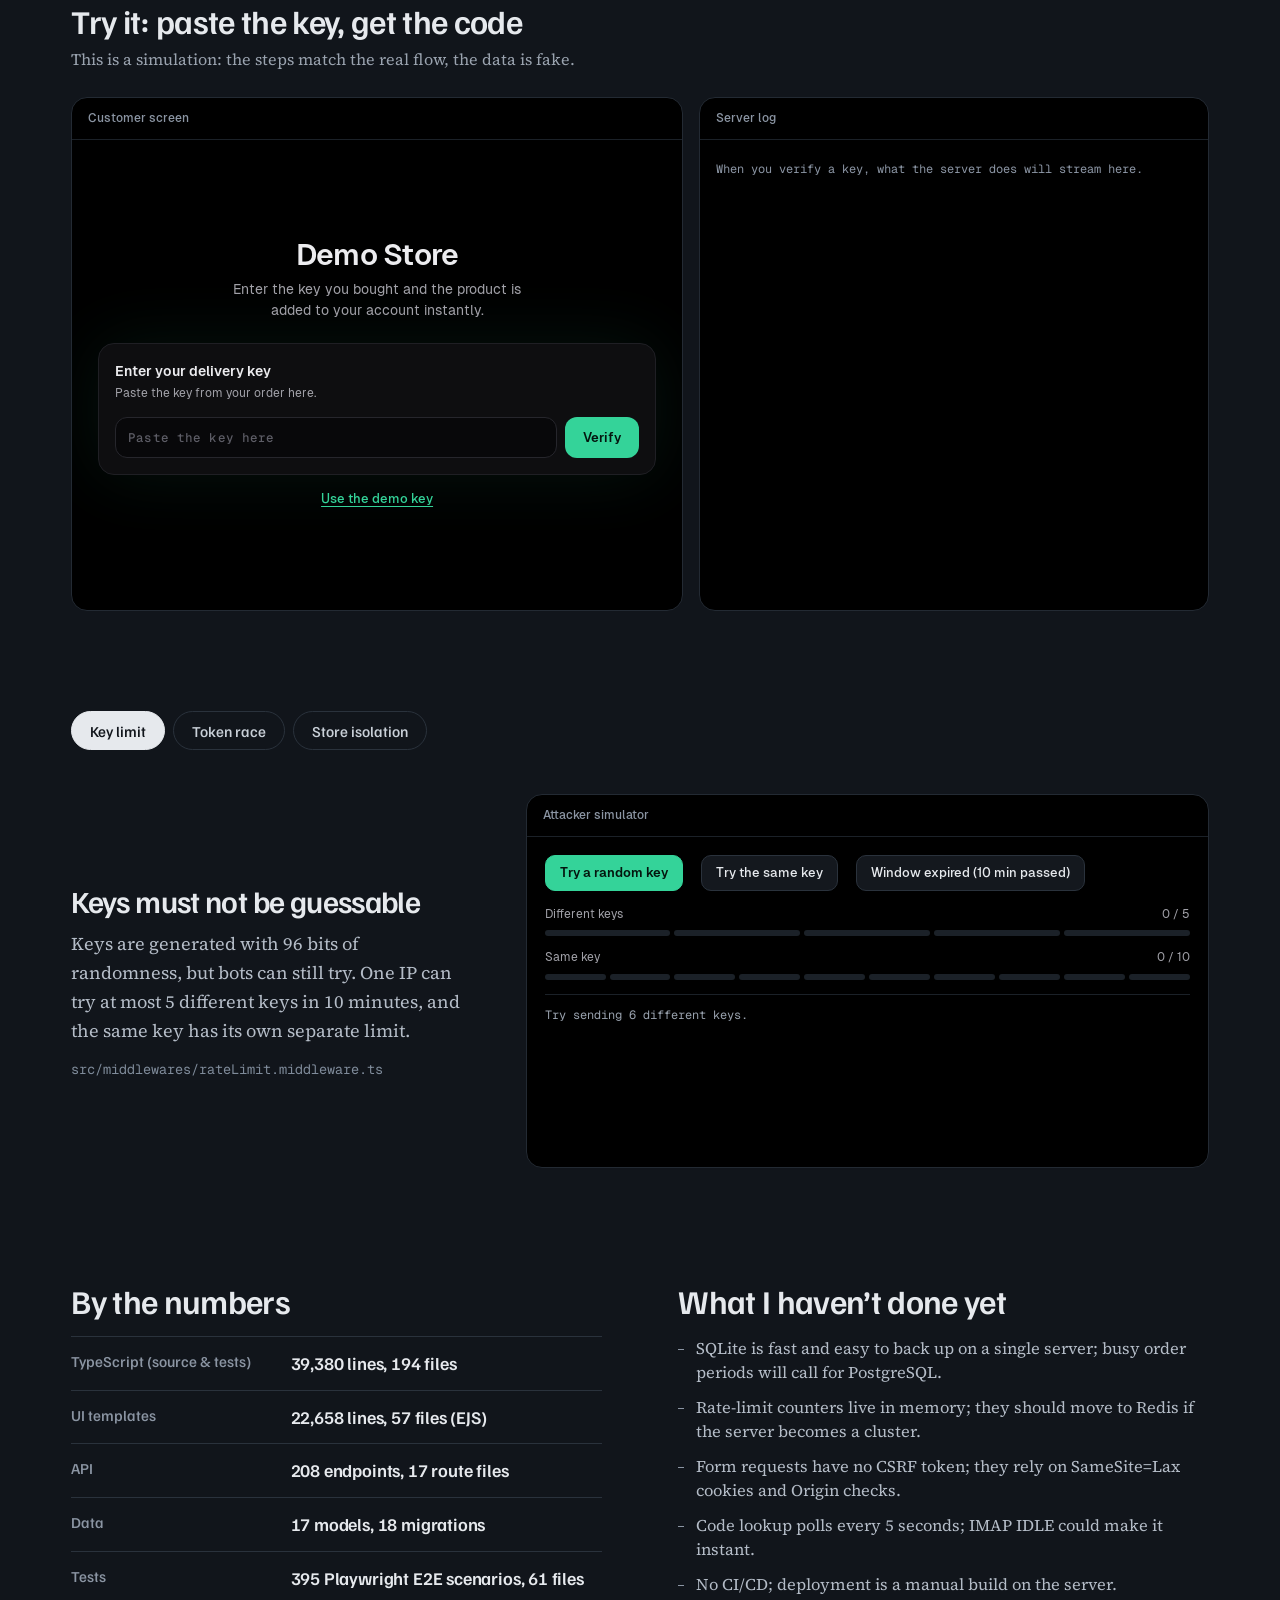
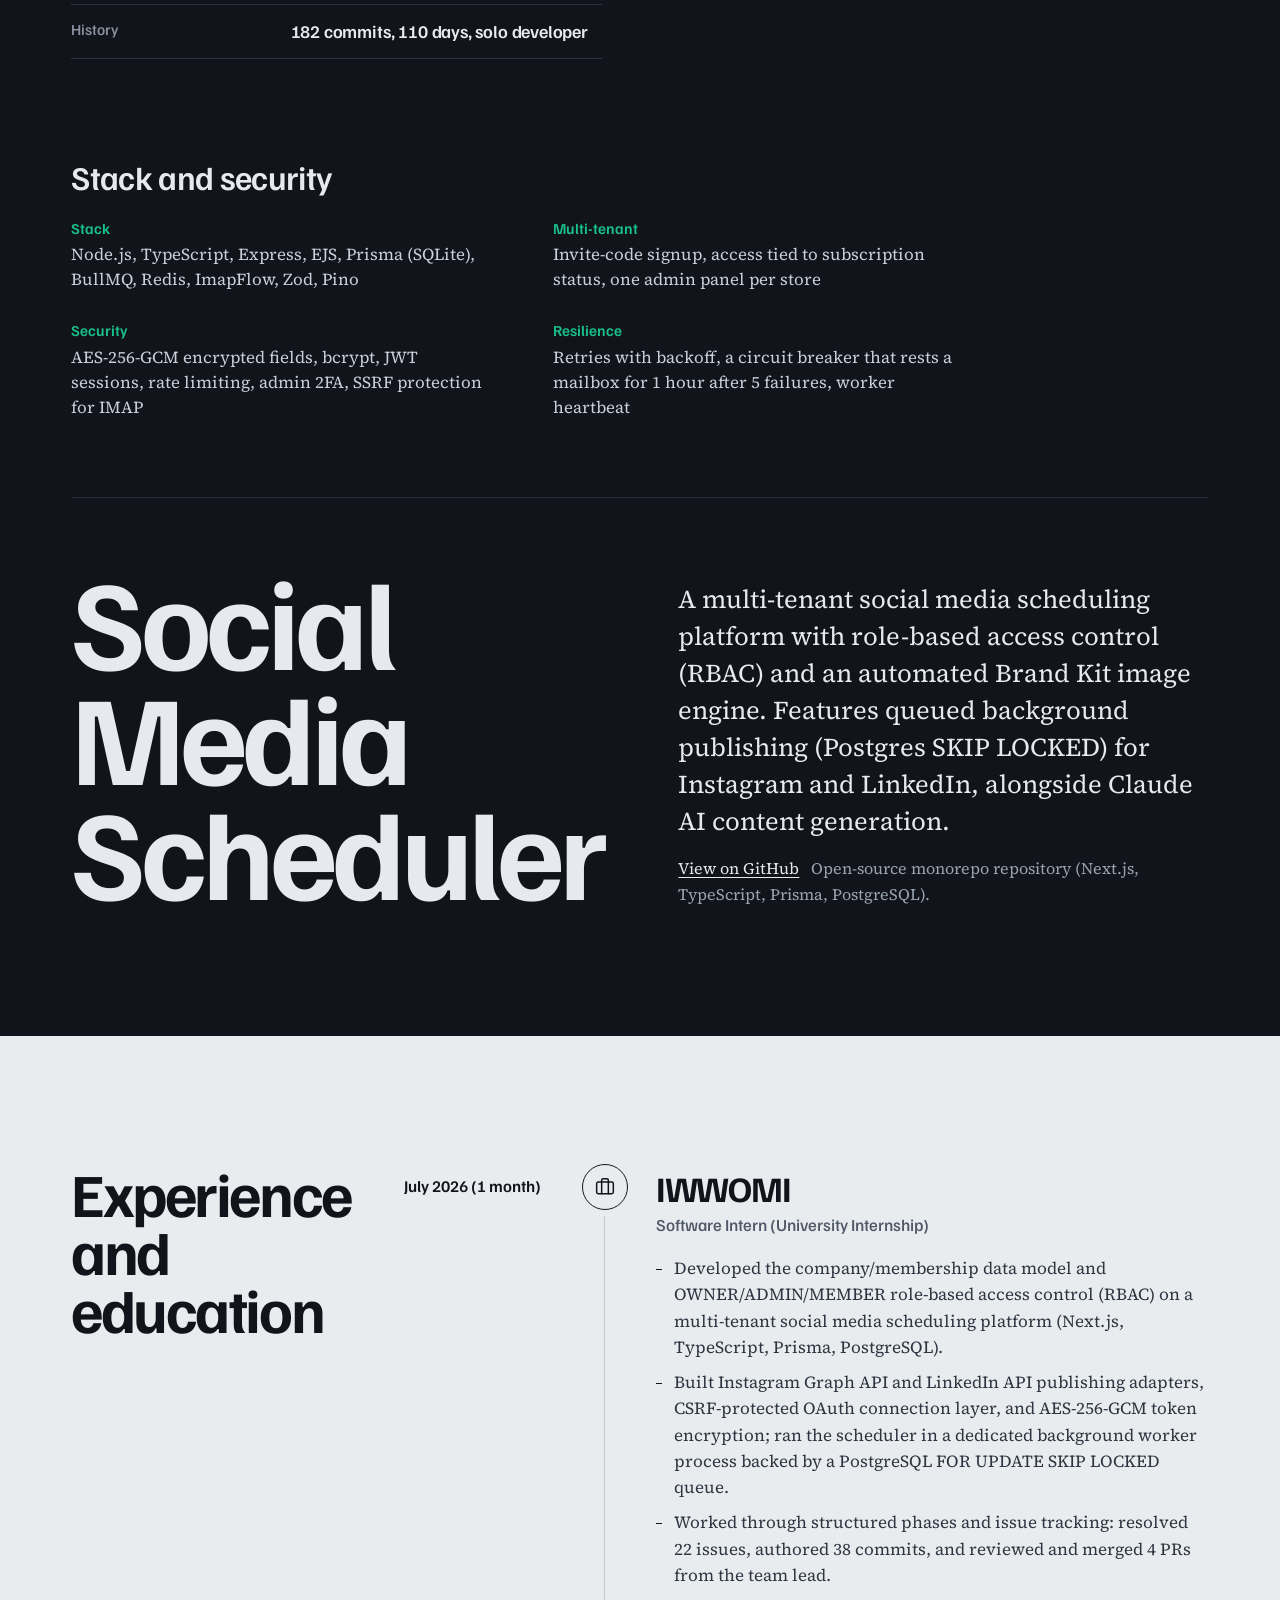
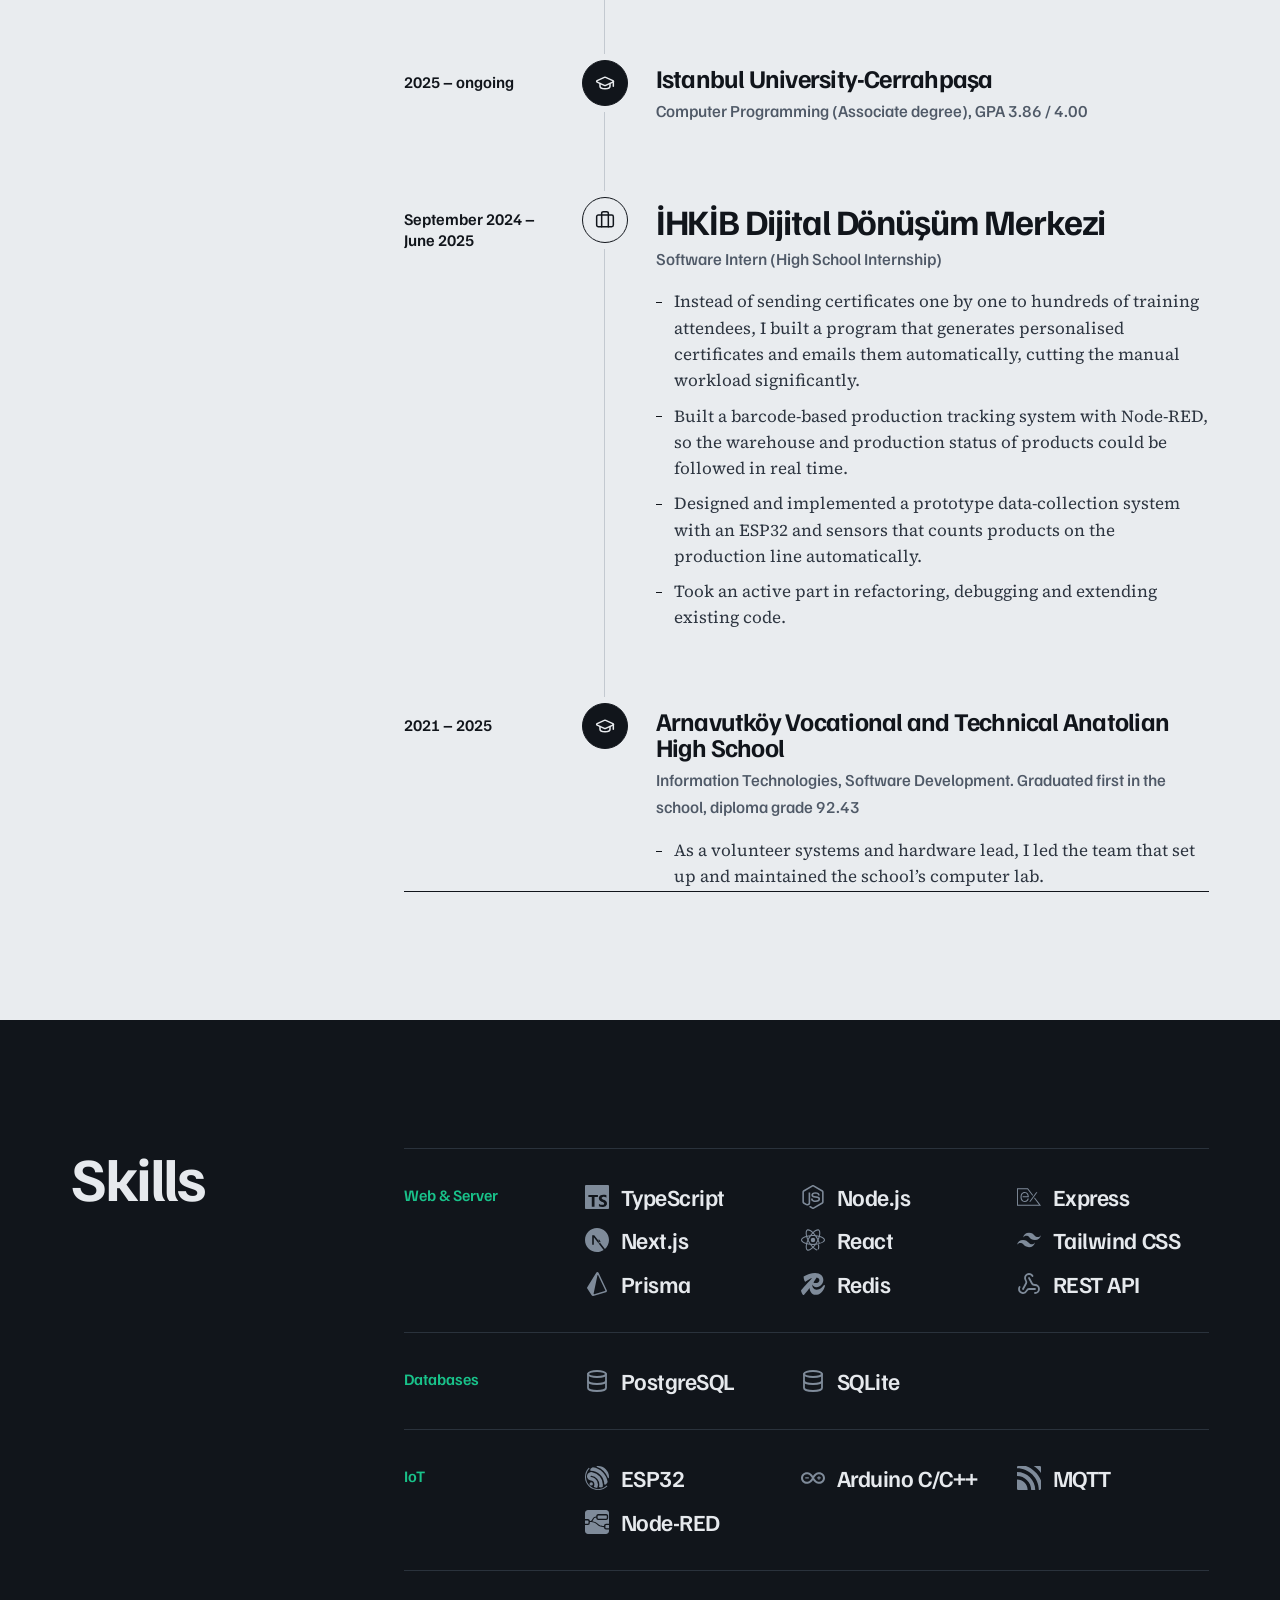
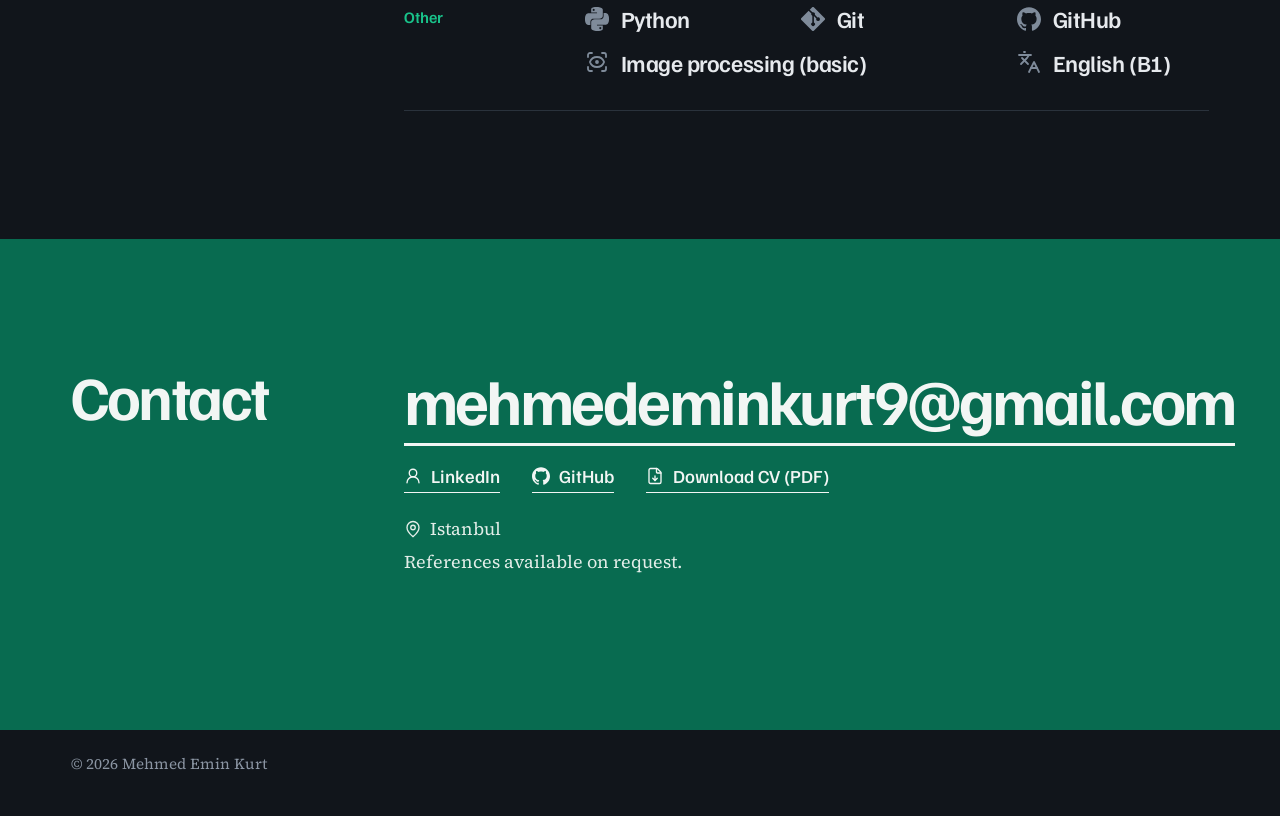
==== commit c01c354b: "fix(stats): prevent initial number flicker and add smooth count-up animation" ====
--- a/index.html
+++ b/index.html
@@ -27,11 +27,13 @@
 <meta name="theme-color" content="#e9ecef">
 <script type="application/ld+json">{"@context": "https://schema.org", "@graph": [{"@type": "Person", "@id": "https://mehmedeminkurt.github.io/#kisi", "name": "Mehmed Emin Kurt", "url": "https://mehmedeminkurt.github.io/", "image": "https://mehmedeminkurt.github.io/assets/profil-ai.webp", "jobTitle": "Bilgisayar Programcılığı öğrencisi", "description": "Tekrar eden işleri otomatikleştiren yazılımlar geliştiriyor. Node.js ve TypeScript ile yazdığı OtoGuard teslimat platformu canlıda çalışıyor.", "address": {"@type": "PostalAddress", "addressLocality": "İstanbul", "addressCountry": "TR"}, "alumniOf": {"@type": "CollegeOrUniversity", "name": "İstanbul Üniversitesi-Cerrahpaşa"}, "knowsAbout": ["Node.js", "TypeScript", "Python", "Express", "Prisma", "Redis", "REST API", "ESP32", "MQTT", "Node-RED"], "sameAs": ["https://github.com/mehmedeminkurt", "https://www.linkedin.com/in/mehmedeminkurt/"]}, {"@type": "WebSite", "@id": "https://mehmedeminkurt.github.io/#site", "url": "https://mehmedeminkurt.github.io/", "name": "Mehmed Emin Kurt", "inLanguage": ["tr", "en"], "publisher": {"@id": "https://mehmedeminkurt.github.io/#kisi"}}]}</script>
 <link rel="preload" href="fonts/familjen-grotesk-latin-700-normal.woff2" as="font" type="font/woff2" crossorigin>
+<link rel="preload" as="fetch" href="assets/stats.json" crossorigin>
 <link rel="icon" href="favicon.svg" type="image/svg+xml">
 <link rel="preload" href="fonts.css?v=9" as="style">
 <link rel="preload" href="style.css?v=9" as="style">
 <link rel="stylesheet" href="fonts.css?v=9">
 <link rel="stylesheet" href="style.css?v=9">
+<script>document.documentElement.classList.add('js-stats');setTimeout(function(){document.documentElement.classList.add('stats-ready')},2500);</script>
 </head>
 <body>
 <a class="skip" href="#icerik" data-i18n="skip">İçeriğe geç</a>
--- a/style.css
+++ b/style.css
@@ -261,7 +261,8 @@
 .ledger dl{margin-top:16px;border-top:1px solid #2a323c}
 .ledger dl>div{display:grid;grid-template-columns:minmax(0,2fr) minmax(0,3fr);gap:12px;padding:12px 0;border-bottom:1px solid #2a323c}
 .ledger dt{color:#8b95a3;font-family:var(--display);font-weight:500;font-size:.95rem}
-.ledger dd{font-family:var(--display);font-weight:600;font-size:1.12rem;letter-spacing:-.01em}
+.ledger dd{font-family:var(--display);font-weight:600;font-size:1.12rem;letter-spacing:-.01em;font-variant-numeric:tabular-nums;font-feature-settings:"tnum" 1;min-width:0}
+html.js-stats:not(.stats-ready) .ledger dd{visibility:hidden}
 .limits ul{margin-top:16px}
 .limits li{position:relative;padding-left:1.1em;margin-top:10px;color:#b4bcc7;font-size:1.02rem;line-height:1.5}
 .limits li::before{content:"";position:absolute;left:0;top:.8em;width:6px;height:1px;background:#8b95a3}
--- a/style.css
+++ b/style.css
@@ -261,7 +261,8 @@
 .ledger dl{margin-top:16px;border-top:1px solid #2a323c}
 .ledger dl>div{display:grid;grid-template-columns:minmax(0,2fr) minmax(0,3fr);gap:12px;padding:12px 0;border-bottom:1px solid #2a323c}
 .ledger dt{color:#8b95a3;font-family:var(--display);font-weight:500;font-size:.95rem}
-.ledger dd{font-family:var(--display);font-weight:600;font-size:1.12rem;letter-spacing:-.01em}
+.ledger dd{font-family:var(--display);font-weight:600;font-size:1.12rem;letter-spacing:-.01em;font-variant-numeric:tabular-nums;font-feature-settings:"tnum" 1;min-width:0}
+html.js-stats:not(.stats-ready) .ledger dd{visibility:hidden}
 .limits ul{margin-top:16px}
 .limits li{position:relative;padding-left:1.1em;margin-top:10px;color:#b4bcc7;font-size:1.02rem;line-height:1.5}
 .limits li::before{content:"";position:absolute;left:0;top:.8em;width:6px;height:1px;background:#8b95a3}
